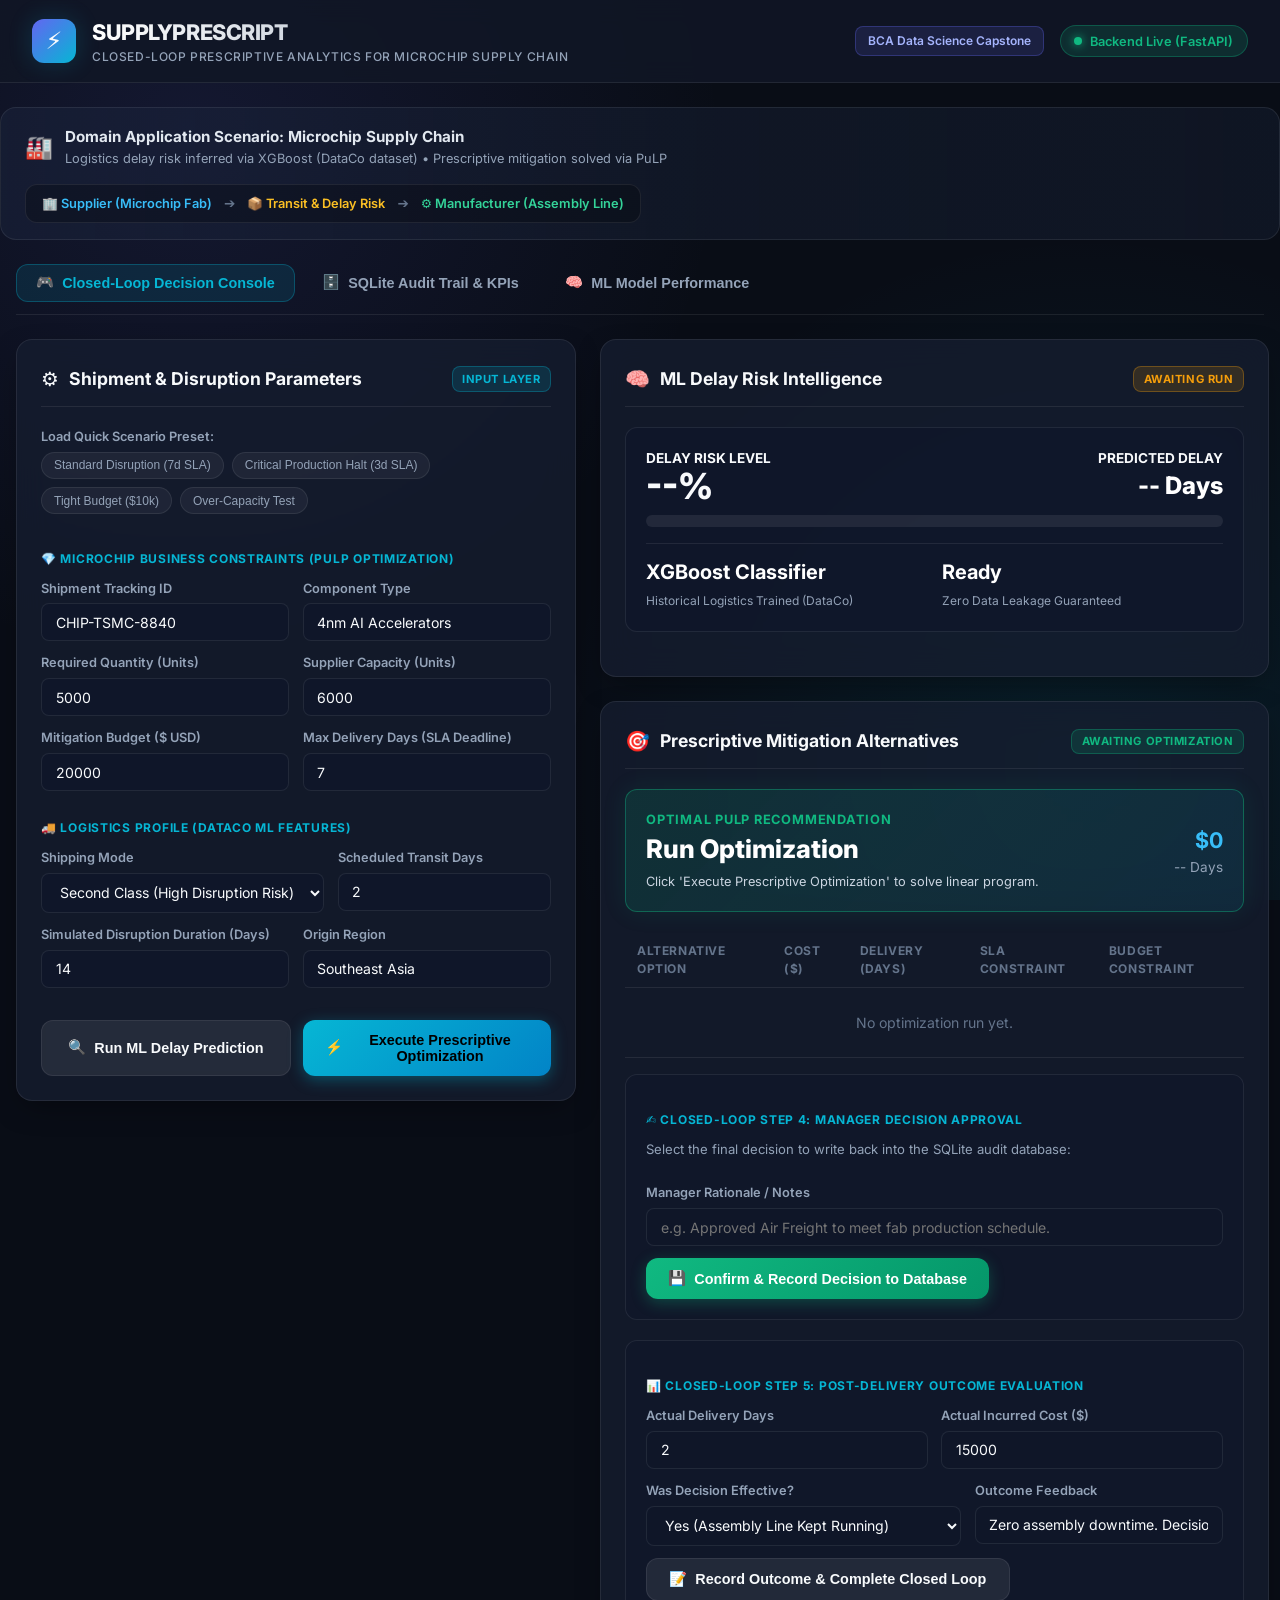
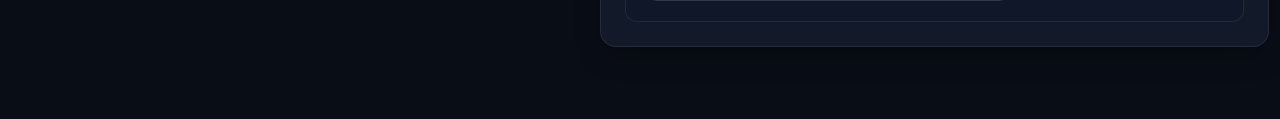
==== frontend/index.html @ 386b3d27 "feat: complete closed-loop prescriptive analytics engine and verified frontend dashboard - ML pipeli" ====
<!DOCTYPE html>
<html lang="en">
<head>
  <meta charset="UTF-8">
  <meta name="viewport" content="width=device-width, initial-scale=1.0">
  <title>SupplyPrescript | Closed-Loop Prescriptive Analytics for Supply Chain</title>
  <meta name="description" content="Closed-Loop Prescriptive Analytics for Microchip Supply Chain Decision Support. Combines XGBoost delay prediction with PuLP linear programming optimization.">
  <link rel="preconnect" href="https://fonts.googleapis.com">
  <link rel="preconnect" href="https://fonts.gstatic.com" crossorigin>
  <link href="https://fonts.googleapis.com/css2?family=Inter:wght@300;400;500;600;700;800&display=swap" rel="stylesheet">
  <link rel="stylesheet" href="style.css">
</head>
<body>

  <!-- Top Navigation Bar -->
  <header class="navbar">
    <div class="brand-wrapper">
      <div class="brand-icon">⚡</div>
      <div class="brand-info">
        <h1>SUPPLYPRESCRIPT</h1>
        <div class="brand-subtitle">Closed-Loop Prescriptive Analytics for Microchip Supply Chain</div>
      </div>
    </div>
    <div class="nav-actions">
      <span class="tag-badge">BCA Data Science Capstone</span>
      <div id="backendStatusBadge" class="status-badge">
        <span class="status-dot"></span>
        <span id="backendStatusText">Connecting...</span>
      </div>
    </div>
  </header>

  <!-- Business Context Flow Banner -->
  <section class="scenario-banner">
    <div class="scenario-title-area">
      <div class="scenario-icon">🏭</div>
      <div class="scenario-text">
        <strong>Domain Application Scenario: Microchip Supply Chain</strong>
        <p>Logistics delay risk inferred via XGBoost (DataCo dataset) &bull; Prescriptive mitigation solved via PuLP</p>
      </div>
    </div>
    <div class="scenario-chain">
      <div class="chain-node supplier">🏢 Supplier (Microchip Fab)</div>
      <div class="chain-arrow">➔</div>
      <div class="chain-node cargo">📦 Transit &amp; Delay Risk</div>
      <div class="chain-arrow">➔</div>
      <div class="chain-node manufacturer">⚙️ Manufacturer (Assembly Line)</div>
    </div>
  </section>

  <!-- Main Workspace -->
  <main class="main-container">
    
    <!-- Tab Navigation -->
    <nav class="tabs-nav" aria-label="Dashboard Views">
      <button class="tab-btn active" data-tab="tab-console" id="tabConsoleBtn">
        <span>🎮</span> Closed-Loop Decision Console
      </button>
      <button class="tab-btn" data-tab="tab-audit" id="tabAuditBtn">
        <span>🗄️</span> SQLite Audit Trail &amp; KPIs
      </button>
      <button class="tab-btn" data-tab="tab-ml" id="tabMlBtn">
        <span>🧠</span> ML Model Performance
      </button>
    </nav>

    <!-- ======================================================================
         TAB 1: CLOSED-LOOP DECISION CONSOLE
         ====================================================================== -->
    <div id="tab-console" class="tab-content">
      <div class="dashboard-grid">
        
        <!-- Left Column: Input Controls & Presets -->
        <div class="col-inputs">
          <div class="card">
            <div class="card-header">
              <div class="card-title-group">
                <span class="card-icon">⚙️</span>
                <h2 class="card-title">Shipment &amp; Disruption Parameters</h2>
              </div>
              <span class="card-badge cyan">Input Layer</span>
            </div>

            <!-- Preset Scenarios -->
            <div class="form-group">
              <label class="form-label">Load Quick Scenario Preset:</label>
              <div class="preset-bar">
                <button type="button" class="preset-chip" id="presetStandard">Standard Disruption (7d SLA)</button>
                <button type="button" class="preset-chip" id="presetCritical">Critical Production Halt (3d SLA)</button>
                <button type="button" class="preset-chip" id="presetBudget">Tight Budget ($10k)</button>
                <button type="button" class="preset-chip" id="presetInfeasible">Over-Capacity Test</button>
              </div>
            </div>

            <form id="prescriptionForm">
              <!-- Microchip Business Constraints -->
              <div class="section-label">💎 Microchip Business Constraints (PuLP Optimization)</div>
              
              <div class="form-grid-2">
                <div class="form-group">
                  <label class="form-label" for="shipmentId">Shipment Tracking ID</label>
                  <input type="text" id="shipmentId" class="form-input" value="CHIP-TSMC-8840" required>
                </div>
                <div class="form-group">
                  <label class="form-label" for="componentName">Component Type</label>
                  <input type="text" id="componentName" class="form-input" value="4nm AI Accelerators" required>
                </div>
              </div>

              <div class="form-grid-2">
                <div class="form-group">
                  <label class="form-label" for="requiredQuantity">Required Quantity (Units)</label>
                  <input type="number" id="requiredQuantity" class="form-input" value="5000" min="1" required>
                </div>
                <div class="form-group">
                  <label class="form-label" for="supplierCapacity">Supplier Capacity (Units)</label>
                  <input type="number" id="supplierCapacity" class="form-input" value="6000" min="1" required>
                </div>
              </div>

              <div class="form-grid-2">
                <div class="form-group">
                  <label class="form-label" for="budgetInput">Mitigation Budget ($ USD)</label>
                  <input type="number" id="budgetInput" class="form-input" value="20000" min="0" required>
                </div>
                <div class="form-group">
                  <label class="form-label" for="maxDeliveryDays">Max Delivery Days (SLA Deadline)</label>
                  <input type="number" id="maxDeliveryDays" class="form-input" value="7" min="1" required>
                </div>
              </div>

              <!-- Logistics Profile (DataCo Features for ML) -->
              <div class="section-label">🚚 Logistics Profile (DataCo ML Features)</div>
              
              <div class="form-grid-2">
                <div class="form-group">
                  <label class="form-label" for="shippingMode">Shipping Mode</label>
                  <select id="shippingMode" class="form-select">
                    <option value="Second Class" selected>Second Class (High Disruption Risk)</option>
                    <option value="First Class">First Class (Critical Schedule)</option>
                    <option value="Standard Class">Standard Class (Normal Route)</option>
                    <option value="Same Day">Same Day (Priority Courier)</option>
                  </select>
                </div>
                <div class="form-group">
                  <label class="form-label" for="scheduledDays">Scheduled Transit Days</label>
                  <input type="number" id="scheduledDays" class="form-input" value="2" min="0" max="10" required>
                </div>
              </div>

              <div class="form-grid-2">
                <div class="form-group">
                  <label class="form-label" for="simulatedDelay">Simulated Disruption Duration (Days)</label>
                  <input type="number" id="simulatedDelay" class="form-input" value="14" min="0" required>
                </div>
                <div class="form-group">
                  <label class="form-label" for="orderRegion">Origin Region</label>
                  <input type="text" id="orderRegion" class="form-input" value="Southeast Asia">
                </div>
              </div>

              <div class="btn-group">
                <button type="button" class="btn btn-secondary" id="btnRunPrediction">
                  <span>🔍</span> Run ML Delay Prediction
                </button>
                <button type="submit" class="btn btn-primary" id="btnRunPrescription">
                  <span>⚡</span> Execute Prescriptive Optimization
                </button>
              </div>
            </form>
          </div>
        </div>

        <!-- Right Column: Intelligence & Prescriptive Solution -->
        <div class="col-results">
          
          <!-- Step 2: ML Prediction Result -->
          <div class="card" id="predictionCard">
            <div class="card-header">
              <div class="card-title-group">
                <span class="card-icon">🧠</span>
                <h3 class="card-title">ML Delay Risk Intelligence</h3>
              </div>
              <span class="card-badge amber" id="mlStatusBadge">Awaiting Run</span>
            </div>

            <div class="risk-meter-wrapper">
              <div class="risk-header">
                <div>
                  <div class="risk-label" id="riskLevelLabel">Delay Risk Level</div>
                  <div class="risk-score" id="riskScoreText">--%</div>
                </div>
                <div style="text-align: right;">
                  <div class="risk-label">Predicted Delay</div>
                  <div style="font-size: 1.5rem; font-weight: 800; color: #fff;" id="predictedDelayText">-- Days</div>
                </div>
              </div>
              <div class="meter-track">
                <div class="meter-fill" id="meterFill" style="width: 0%;"></div>
              </div>
              <div class="risk-meta-grid">
                <div class="meta-item">
                  <strong id="metaModelName">XGBoost Classifier</strong>
                  <span>Historical Logistics Trained (DataCo)</span>
                </div>
                <div class="meta-item">
                  <strong id="metaStatus">Ready</strong>
                  <span>Zero Data Leakage Guaranteed</span>
                </div>
              </div>
            </div>
          </div>

          <!-- Step 3: Prescriptive Optimization Result -->
          <div class="card" id="optimizationCard">
            <div class="card-header">
              <div class="card-title-group">
                <span class="card-icon">🎯</span>
                <h3 class="card-title">Prescriptive Mitigation Alternatives</h3>
              </div>
              <span class="card-badge emerald" id="optStatusBadge">Awaiting Optimization</span>
            </div>

            <!-- Recommended Action Hero Banner -->
            <div class="recommendation-banner" id="recommendationBanner">
              <div class="recommendation-info">
                <h4>Optimal PuLP Recommendation</h4>
                <div class="recommendation-action" id="recommendedActionName">Run Optimization</div>
                <p id="recommendationStatusMsg" style="font-size: 0.8rem; color: #cbd5e1; margin-top: 0.25rem;">
                  Click 'Execute Prescriptive Optimization' to solve linear program.
                </p>
              </div>
              <div class="recommendation-stats">
                <div class="rec-stat-cost" id="recCostValue">$0</div>
                <div class="rec-stat-days" id="recDaysValue">-- Days</div>
              </div>
            </div>

            <!-- Alternatives Trade-Off Table -->
            <table class="options-table">
              <thead>
                <tr>
                  <th>Alternative Option</th>
                  <th>Cost ($)</th>
                  <th>Delivery (Days)</th>
                  <th>SLA Constraint</th>
                  <th>Budget Constraint</th>
                </tr>
              </thead>
              <tbody id="optionsTableBody">
                <tr>
                  <td colspan="5" style="text-align: center; color: var(--text-muted); padding: 1.5rem;">
                    No optimization run yet.
                  </td>
                </tr>
              </tbody>
            </table>

            <!-- Step 4: Manager Decision Recording -->
            <div class="closed-loop-box" id="managerDecisionBox">
              <div class="section-label">✍️ Closed-Loop Step 4: Manager Decision Approval</div>
              <p style="font-size: 0.82rem; color: var(--text-secondary); margin-bottom: 0.5rem;">
                Select the final decision to write back into the SQLite audit database:
              </p>
              
              <div class="radio-pill-group" id="decisionPillGroup">
                <!-- Dynamically populated options -->
              </div>

              <div class="form-group">
                <label class="form-label" for="managerNotes">Manager Rationale / Notes</label>
                <input type="text" id="managerNotes" class="form-input" placeholder="e.g. Approved Air Freight to meet fab production schedule.">
              </div>

              <button type="button" class="btn btn-success" id="btnRecordDecision">
                <span>💾</span> Confirm &amp; Record Decision to Database
              </button>
            </div>

            <!-- Step 5: Post-Shipment Outcome Tracking -->
            <div class="closed-loop-box" id="outcomeTrackingBox" style="margin-top: 1.25rem;">
              <div class="section-label">📊 Closed-Loop Step 5: Post-Delivery Outcome Evaluation</div>
              <div class="form-grid-2">
                <div class="form-group">
                  <label class="form-label" for="actualDays">Actual Delivery Days</label>
                  <input type="number" id="actualDays" class="form-input" value="2" min="1">
                </div>
                <div class="form-group">
                  <label class="form-label" for="actualCost">Actual Incurred Cost ($)</label>
                  <input type="number" id="actualCost" class="form-input" value="15000" min="0">
                </div>
              </div>
              <div class="form-grid-2">
                <div class="form-group">
                  <label class="form-label" for="decisionEffective">Was Decision Effective?</label>
                  <select id="decisionEffective" class="form-select">
                    <option value="1">Yes (Assembly Line Kept Running)</option>
                    <option value="0">No (Production Stoppage / Excess Cost)</option>
                  </select>
                </div>
                <div class="form-group">
                  <label class="form-label" for="feedbackNotes">Outcome Feedback</label>
                  <input type="text" id="feedbackNotes" class="form-input" value="Zero assembly downtime. Decision satisfied SLA.">
                </div>
              </div>
              <button type="button" class="btn btn-secondary" id="btnRecordOutcome">
                <span>📝</span> Record Outcome &amp; Complete Closed Loop
              </button>
            </div>

          </div>
        </div>
      </div>
    </div>

    <!-- ======================================================================
         TAB 2: SQLITE AUDIT TRAIL & KPIS
         ====================================================================== -->
    <div id="tab-audit" class="tab-content hidden">
      
      <!-- KPI Metric Cards -->
      <div class="kpi-grid">
        <div class="kpi-card">
          <div class="kpi-icon">📦</div>
          <div>
            <div class="kpi-value" id="kpiTotalShipments">0</div>
            <div class="kpi-title">Shipments Tracked</div>
          </div>
        </div>
        <div class="kpi-card">
          <div class="kpi-icon">⚠️</div>
          <div>
            <div class="kpi-value" id="kpiAvgRisk">0%</div>
            <div class="kpi-title">Avg Delay Probability</div>
          </div>
        </div>
        <div class="kpi-card">
          <div class="kpi-icon">🎯</div>
          <div>
            <div class="kpi-value" id="kpiOptimalCount">0</div>
            <div class="kpi-title">Optimal Solutions Solved</div>
          </div>
        </div>
        <div class="kpi-card">
          <div class="kpi-icon">✅</div>
          <div>
            <div class="kpi-value" id="kpiEffectiveness">100%</div>
            <div class="kpi-title">Decision Effectiveness</div>
          </div>
        </div>
      </div>

      <!-- Live Database Records -->
      <div class="card">
        <div class="card-header">
          <div class="card-title-group">
            <span class="card-icon">🗃️</span>
            <h3 class="card-title">Recent Prescriptive Decisions (SQLite Write-Back)</h3>
          </div>
          <button type="button" class="btn btn-secondary" id="btnRefreshAudit" style="padding: 0.4rem 0.9rem; font-size: 0.8rem;">
            <span>🔄</span> Refresh Database Records
          </button>
        </div>

        <div class="data-table-wrapper">
          <table class="data-table">
            <thead>
              <tr>
                <th>Shipment ID</th>
                <th>Required Qty</th>
                <th>Budget</th>
                <th>SLA Days</th>
                <th>PuLP Recommended</th>
                <th>Manager Decision</th>
                <th>Status</th>
                <th>Timestamp</th>
              </tr>
            </thead>
            <tbody id="decisionsTableBody">
              <tr>
                <td colspan="8" style="text-align: center; color: var(--text-muted); padding: 1.5rem;">
                  Loading SQLite records...
                </td>
              </tr>
            </tbody>
          </table>
        </div>
      </div>

      <!-- Outcomes Evaluation Table -->
      <div class="card">
        <div class="card-header">
          <div class="card-title-group">
            <span class="card-icon">📈</span>
            <h3 class="card-title">Closed-Loop Outcome Performance Evaluations</h3>
          </div>
        </div>

        <div class="data-table-wrapper">
          <table class="data-table">
            <thead>
              <tr>
                <th>Shipment ID</th>
                <th>Actual Days</th>
                <th>Actual Cost ($)</th>
                <th>Delay Occurred</th>
                <th>Effective?</th>
                <th>Feedback Notes</th>
                <th>Recorded At</th>
              </tr>
            </thead>
            <tbody id="outcomesTableBody">
              <tr>
                <td colspan="7" style="text-align: center; color: var(--text-muted); padding: 1.5rem;">
                  No outcomes logged yet.
                </td>
              </tr>
            </tbody>
          </table>
        </div>
      </div>

    </div>

    <!-- ======================================================================
         TAB 3: ML MODEL PERFORMANCE
         ====================================================================== -->
    <div id="tab-ml" class="tab-content hidden">
      <div class="dashboard-grid">
        <div class="card">
          <div class="card-header">
            <div class="card-title-group">
              <span class="card-icon">📊</span>
              <h3 class="card-title">XGBoost Delay Classifier Metrics</h3>
            </div>
            <span class="card-badge cyan">Evaluation Metrics</span>
          </div>

          <div class="risk-meta-grid" style="grid-template-columns: repeat(2, 1fr); margin-top: 0;">
            <div class="meta-item">
              <strong id="mlMetricAcc">69.80%</strong>
              <span>Overall Accuracy</span>
            </div>
            <div class="meta-item">
              <strong id="mlMetricPrec">84.31%</strong>
              <span>Delay Precision (Late Risk = 1)</span>
            </div>
            <div class="meta-item">
              <strong id="mlMetricF1">0.6670</strong>
              <span>F1 Score</span>
            </div>
            <div class="meta-item">
              <strong id="mlMetricAuc">0.7370</strong>
              <span>ROC-AUC Score</span>
            </div>
          </div>

          <div class="section-label" style="margin-top: 1.5rem;">Confusion Matrix (Test Set: 36,104 Samples)</div>
          <table class="options-table">
            <thead>
              <tr>
                <th>True \ Predicted</th>
                <th>Predicted On-Time (0)</th>
                <th>Predicted Delayed (1)</th>
              </tr>
            </thead>
            <tbody>
              <tr>
                <td><strong>Actual On-Time (0)</strong></td>
                <td style="color: var(--emerald);">14,276 (True Negative)</td>
                <td style="color: var(--rose);">2,032 (False Positive)</td>
              </tr>
              <tr>
                <td><strong>Actual Delayed (1)</strong></td>
                <td style="color: var(--rose);">8,873 (False Negative)</td>
                <td style="color: var(--cyan);">10,923 (True Positive)</td>
              </tr>
            </tbody>
          </table>
        </div>

        <div class="card">
          <div class="card-header">
            <div class="card-title-group">
              <span class="card-icon">🛡️</span>
              <h3 class="card-title">Data Leakage &amp; Domain Separation</h3>
            </div>
          </div>
          
          <div style="font-size: 0.88rem; color: var(--text-secondary); line-height: 1.6;">
            <p style="margin-bottom: 0.75rem;">
              <strong style="color: #fff;">Dataset Integrity:</strong> We utilize the DataCo Supply Chain dataset (180,519 rows) strictly as historical logistics training data for delay probability estimation. It is not labeled as microchip data.
            </p>
            <p style="margin-bottom: 0.75rem;">
              <strong style="color: #fff;">Data Leakage Prevention:</strong> The following post-transit attributes are strictly prohibited from model features:
            </p>
            <ul style="margin-left: 1.5rem; margin-bottom: 1rem; color: var(--rose);">
              <li><code>Days for shipping (real)</code></li>
              <li><code>Delivery Status</code></li>
              <li><code>shipping date (DateOrders)</code></li>
            </ul>
            <p>
              <strong style="color: #fff;">Prescriptive Decoupling:</strong> The microchip supply chain parameters (4nm chips, wafer fab capacity, assembly line budget, SLA delivery deadline) form the operational business layer fed into PuLP MILP optimization.
            </p>
          </div>
        </div>
      </div>
    </div>

  </main>

  <!-- Toast Notification Container -->
  <div id="toastContainer" class="toast-container"></div>

  <script src="app.js"></script>
</body>
</html>
---- frontend/style.css ----
/* ==========================================================================
   SupplyPrescript - Modern Decision Support Dashboard Design System
   Aesthetic: Sleek Dark Mode, Precision Typography, Cyan/Emerald Glass Accents
   ========================================================================== */

:root {
  --bg-dark: #090d16;
  --bg-surface: #111726;
  --bg-card: rgba(22, 30, 49, 0.75);
  --bg-card-hover: rgba(30, 41, 67, 0.9);
  --border-subtle: rgba(255, 255, 255, 0.08);
  --border-focus: #06b6d4;

  --primary: #6366f1;
  --primary-hover: #4f46e5;
  --cyan: #06b6d4;
  --emerald: #10b981;
  --amber: #f59e0b;
  --rose: #f43f5e;
  --blue: #3b82f6;

  --text-primary: #f8fafc;
  --text-secondary: #94a3b8;
  --text-muted: #64748b;

  --radius-sm: 8px;
  --radius-md: 12px;
  --radius-lg: 16px;
  --radius-xl: 20px;

  --shadow-card: 0 10px 30px -10px rgba(0, 0, 0, 0.5);
  --shadow-glow: 0 0 25px rgba(6, 182, 212, 0.2);
  --transition: all 0.2s cubic-bezier(0.4, 0, 0.2, 1);
}

* {
  box-sizing: border-box;
  margin: 0;
  padding: 0;
}

body {
  background-color: var(--bg-dark);
  color: var(--text-primary);
  font-family: 'Inter', system-ui, -apple-system, sans-serif;
  line-height: 1.5;
  min-height: 100vh;
  background-image:
    radial-gradient(circle at 15% 15%, rgba(99, 102, 241, 0.12) 0%, transparent 40%),
    radial-gradient(circle at 85% 85%, rgba(6, 182, 212, 0.10) 0%, transparent 40%);
  background-attachment: fixed;
}

/* ==========================================================================
   Header & Brand Navigation
   ========================================================================== */
.navbar {
  display: flex;
  justify-content: space-between;
  align-items: center;
  padding: 1rem 2rem;
  background: rgba(17, 23, 38, 0.85);
  backdrop-filter: blur(12px);
  border-bottom: 1px solid var(--border-subtle);
  position: sticky;
  top: 0;
  z-index: 100;
}

.brand-wrapper {
  display: flex;
  align-items: center;
  gap: 1rem;
}

.brand-icon {
  width: 44px;
  height: 44px;
  border-radius: var(--radius-md);
  background: linear-gradient(135deg, var(--primary), var(--cyan));
  display: flex;
  align-items: center;
  justify-content: center;
  font-size: 1.5rem;
  box-shadow: var(--shadow-glow);
}

.brand-info h1 {
  font-size: 1.35rem;
  font-weight: 800;
  letter-spacing: -0.02em;
  background: linear-gradient(90deg, #fff, #94a3b8);
  -webkit-background-clip: text;
  -webkit-text-fill-color: transparent;
}

.brand-subtitle {
  font-size: 0.75rem;
  color: var(--text-secondary);
  font-weight: 500;
  text-transform: uppercase;
  letter-spacing: 0.05em;
}

.nav-actions {
  display: flex;
  align-items: center;
  gap: 1rem;
}

.status-badge {
  display: flex;
  align-items: center;
  gap: 0.5rem;
  font-size: 0.8rem;
  padding: 0.35rem 0.85rem;
  background: rgba(16, 185, 129, 0.12);
  color: var(--emerald);
  border: 1px solid rgba(16, 185, 129, 0.3);
  border-radius: 9999px;
  font-weight: 600;
}

.status-dot {
  width: 8px;
  height: 8px;
  border-radius: 50%;
  background-color: var(--emerald);
  box-shadow: 0 0 10px var(--emerald);
  animation: pulse 2s infinite;
}

@keyframes pulse {

  0%,
  100% {
    opacity: 1;
    transform: scale(1);
  }

  50% {
    opacity: 0.4;
    transform: scale(0.85);
  }
}

.tag-badge {
  font-size: 0.75rem;
  padding: 0.3rem 0.75rem;
  background: rgba(99, 102, 241, 0.15);
  color: #a5b4fc;
  border: 1px solid rgba(99, 102, 241, 0.3);
  border-radius: var(--radius-sm);
  font-weight: 600;
}

/* ==========================================================================
   Scenario Flow Banner
   ========================================================================== */
.scenario-banner {
  max-width: 1400px;
  margin: 1.5rem auto 0;
  padding: 1rem 1.5rem;
  background: linear-gradient(90deg, rgba(30, 41, 67, 0.4) 0%, rgba(17, 24, 39, 0.8) 100%);
  border: 1px solid var(--border-subtle);
  border-radius: var(--radius-lg);
  display: flex;
  justify-content: space-between;
  align-items: center;
  flex-wrap: wrap;
  gap: 1rem;
}

.scenario-title-area {
  display: flex;
  align-items: center;
  gap: 0.75rem;
}

.scenario-icon {
  font-size: 1.4rem;
}

.scenario-text strong {
  color: #e2e8f0;
  font-size: 0.95rem;
}

.scenario-text p {
  color: var(--text-secondary);
  font-size: 0.8rem;
}

.scenario-chain {
  display: flex;
  align-items: center;
  gap: 0.75rem;
  background: rgba(0, 0, 0, 0.25);
  padding: 0.5rem 1rem;
  border-radius: var(--radius-md);
  border: 1px solid var(--border-subtle);
}

.chain-node {
  font-size: 0.8rem;
  font-weight: 600;
  display: flex;
  align-items: center;
  gap: 0.4rem;
}

.chain-node.supplier {
  color: #38bdf8;
}

.chain-node.cargo {
  color: #fbbf24;
}

.chain-node.manufacturer {
  color: #34d399;
}

.chain-arrow {
  color: var(--text-muted);
  font-size: 0.85rem;
}

/* ==========================================================================
   Tab Navigation & Container
   ========================================================================== */
.main-container {
  max-width: 1400px;
  margin: 1.5rem auto 3rem;
  padding: 0 1rem;
}

.tabs-nav {
  display: flex;
  gap: 0.5rem;
  margin-bottom: 1.5rem;
  border-bottom: 1px solid var(--border-subtle);
  padding-bottom: 0.75rem;
}

.tab-btn {
  background: transparent;
  border: none;
  color: var(--text-secondary);
  font-size: 0.9rem;
  font-weight: 600;
  padding: 0.6rem 1.2rem;
  border-radius: var(--radius-md);
  cursor: pointer;
  transition: var(--transition);
  display: flex;
  align-items: center;
  gap: 0.5rem;
}

.tab-btn:hover {
  color: var(--text-primary);
  background: rgba(255, 255, 255, 0.05);
}

.tab-btn.active {
  color: var(--cyan);
  background: rgba(6, 182, 212, 0.12);
  border: 1px solid rgba(6, 182, 212, 0.3);
}

/* ==========================================================================
   Dashboard Grid Layout
   ========================================================================== */
.dashboard-grid {
  display: grid;
  grid-template-columns: 1fr 1.3fr;
  gap: 1.5rem;
  align-items: start;
}

@media (max-width: 1024px) {
  .dashboard-grid {
    grid-template-columns: 1fr;
  }
}

/* Card System */
.card {
  background: var(--bg-card);
  backdrop-filter: blur(16px);
  border: 1px solid var(--border-subtle);
  border-radius: var(--radius-lg);
  padding: 1.5rem;
  box-shadow: var(--shadow-card);
  margin-bottom: 1.5rem;
  transition: var(--transition);
}

.card:hover {
  border-color: rgba(255, 255, 255, 0.14);
}

.card-header {
  display: flex;
  justify-content: space-between;
  align-items: center;
  margin-bottom: 1.25rem;
  padding-bottom: 0.75rem;
  border-bottom: 1px solid var(--border-subtle);
}

.card-title-group {
  display: flex;
  align-items: center;
  gap: 0.65rem;
}

.card-icon {
  font-size: 1.25rem;
}

.card-title {
  font-size: 1.1rem;
  font-weight: 700;
  color: var(--text-primary);
}

.card-badge {
  font-size: 0.7rem;
  font-weight: 700;
  text-transform: uppercase;
  letter-spacing: 0.05em;
  padding: 0.2rem 0.6rem;
  border-radius: var(--radius-sm);
}

.card-badge.cyan {
  background: rgba(6, 182, 212, 0.15);
  color: var(--cyan);
  border: 1px solid rgba(6, 182, 212, 0.3);
}

.card-badge.amber {
  background: rgba(245, 158, 11, 0.15);
  color: var(--amber);
  border: 1px solid rgba(245, 158, 11, 0.3);
}

.card-badge.emerald {
  background: rgba(16, 185, 129, 0.15);
  color: var(--emerald);
  border: 1px solid rgba(16, 185, 129, 0.3);
}

/* ==========================================================================
   Form Controls & Inputs
   ========================================================================== */
.preset-bar {
  display: flex;
  gap: 0.5rem;
  margin-bottom: 1.25rem;
  flex-wrap: wrap;
}

.preset-chip {
  background: rgba(255, 255, 255, 0.05);
  border: 1px solid var(--border-subtle);
  color: var(--text-secondary);
  font-size: 0.75rem;
  padding: 0.35rem 0.75rem;
  border-radius: 9999px;
  cursor: pointer;
  transition: var(--transition);
  font-weight: 500;
}

.preset-chip:hover {
  background: rgba(99, 102, 241, 0.2);
  color: #fff;
  border-color: var(--primary);
}

.section-label {
  font-size: 0.75rem;
  text-transform: uppercase;
  letter-spacing: 0.06em;
  color: var(--cyan);
  font-weight: 700;
  margin-top: 1rem;
  margin-bottom: 0.65rem;
  display: flex;
  align-items: center;
  gap: 0.4rem;
}

.form-grid-2 {
  display: grid;
  grid-template-columns: 1fr 1fr;
  gap: 0.85rem;
}

@media (max-width: 600px) {
  .form-grid-2 {
    grid-template-columns: 1fr;
  }
}

.form-group {
  display: flex;
  flex-direction: column;
  gap: 0.35rem;
  margin-bottom: 0.75rem;
}

.form-label {
  font-size: 0.8rem;
  font-weight: 600;
  color: var(--text-secondary);
}

.form-input,
.form-select,
.form-textarea {
  background: rgba(15, 23, 42, 0.8);
  border: 1px solid var(--border-subtle);
  border-radius: var(--radius-sm);
  color: var(--text-primary);
  padding: 0.6rem 0.85rem;
  font-size: 0.88rem;
  font-family: inherit;
  transition: var(--transition);
  outline: none;
}

.form-input:focus,
.form-select:focus,
.form-textarea:focus {
  border-color: var(--border-focus);
  box-shadow: 0 0 0 2px rgba(6, 182, 212, 0.2);
}

.btn-group {
  display: flex;
  gap: 0.75rem;
  margin-top: 1.25rem;
  flex-wrap: wrap;
}

.btn {
  display: inline-flex;
  align-items: center;
  justify-content: center;
  gap: 0.5rem;
  padding: 0.75rem 1.4rem;
  font-size: 0.9rem;
  font-weight: 600;
  border-radius: var(--radius-md);
  border: none;
  cursor: pointer;
  transition: var(--transition);
  flex: 1;
}

.btn-primary {
  background: linear-gradient(135deg, var(--cyan), #0284c7);
  color: #000;
  box-shadow: 0 4px 15px rgba(6, 182, 212, 0.35);
}

.btn-primary:hover {
  transform: translateY(-1px);
  box-shadow: 0 6px 20px rgba(6, 182, 212, 0.5);
}

.btn-secondary {
  background: rgba(255, 255, 255, 0.08);
  color: var(--text-primary);
  border: 1px solid var(--border-subtle);
}

.btn-secondary:hover {
  background: rgba(255, 255, 255, 0.14);
}

.btn-success {
  background: linear-gradient(135deg, var(--emerald), #059669);
  color: #fff;
  box-shadow: 0 4px 15px rgba(16, 185, 129, 0.3);
}

/* ==========================================================================
   Results & Intelligence Panels
   ========================================================================== */
.risk-meter-wrapper {
  background: rgba(15, 23, 42, 0.6);
  border: 1px solid var(--border-subtle);
  border-radius: var(--radius-md);
  padding: 1.25rem;
  margin-bottom: 1.25rem;
}

.risk-header {
  display: flex;
  justify-content: space-between;
  align-items: flex-end;
  margin-bottom: 0.65rem;
}

.risk-score {
  font-size: 2.25rem;
  font-weight: 800;
  line-height: 1;
}

.risk-score.high {
  color: var(--rose);
}

.risk-score.medium {
  color: var(--amber);
}

.risk-score.low {
  color: var(--emerald);
}

.risk-label {
  font-size: 0.85rem;
  font-weight: 700;
  text-transform: uppercase;
}

.meter-track {
  height: 12px;
  background: rgba(255, 255, 255, 0.08);
  border-radius: 9999px;
  overflow: hidden;
  position: relative;
}

.meter-fill {
  height: 100%;
  border-radius: 9999px;
  transition: width 1s cubic-bezier(0.4, 0, 0.2, 1);
}

.meter-fill.high {
  background: linear-gradient(90deg, var(--amber), var(--rose));
}

.meter-fill.medium {
  background: linear-gradient(90deg, var(--cyan), var(--amber));
}

.meter-fill.low {
  background: linear-gradient(90deg, var(--cyan), var(--emerald));
}

.risk-meta-grid {
  display: grid;
  grid-template-columns: 1fr 1fr;
  gap: 1rem;
  margin-top: 1rem;
  padding-top: 0.85rem;
  border-top: 1px solid var(--border-subtle);
}

.meta-item strong {
  display: block;
  font-size: 1.25rem;
  color: #fff;
}

.meta-item span {
  font-size: 0.75rem;
  color: var(--text-secondary);
}

/* Recommended Action Box */
.recommendation-banner {
  background: linear-gradient(135deg, rgba(16, 185, 129, 0.15) 0%, rgba(6, 182, 212, 0.1) 100%);
  border: 1px solid rgba(16, 185, 129, 0.4);
  border-radius: var(--radius-md);
  padding: 1.25rem;
  margin-bottom: 1.25rem;
  display: flex;
  justify-content: space-between;
  align-items: center;
  box-shadow: 0 0 25px rgba(16, 185, 129, 0.1);
}

.recommendation-info h4 {
  font-size: 0.8rem;
  text-transform: uppercase;
  color: var(--emerald);
  letter-spacing: 0.06em;
}

.recommendation-action {
  font-size: 1.6rem;
  font-weight: 800;
  color: #fff;
}

.recommendation-stats {
  text-align: right;
}

.rec-stat-cost {
  font-size: 1.35rem;
  font-weight: 700;
  color: #38bdf8;
}

.rec-stat-days {
  font-size: 0.85rem;
  color: var(--text-secondary);
}

/* Alternatives Table */
.options-table {
  width: 100%;
  border-collapse: collapse;
  margin-top: 0.75rem;
}

.options-table th {
  text-align: left;
  font-size: 0.75rem;
  color: var(--text-muted);
  text-transform: uppercase;
  letter-spacing: 0.05em;
  padding: 0.6rem 0.75rem;
  border-bottom: 1px solid var(--border-subtle);
}

.options-table td {
  padding: 0.75rem;
  font-size: 0.88rem;
  border-bottom: 1px solid var(--border-subtle);
}

.options-table tr.selected-row {
  background: rgba(16, 185, 129, 0.08);
  font-weight: 600;
}

.options-table tr:hover:not(.selected-row) {
  background: rgba(255, 255, 255, 0.02);
}

.tag-sla-pass {
  color: var(--emerald);
  font-weight: 600;
  font-size: 0.78rem;
  display: inline-flex;
  align-items: center;
  gap: 0.25rem;
}

.tag-sla-fail {
  color: var(--rose);
  font-weight: 600;
  font-size: 0.78rem;
  display: inline-flex;
  align-items: center;
  gap: 0.25rem;
}

/* ==========================================================================
   Manager Decision & Outcome Verification Form
   ========================================================================== */
.closed-loop-box {
  background: rgba(15, 23, 42, 0.5);
  border: 1px solid var(--border-subtle);
  border-radius: var(--radius-md);
  padding: 1.25rem;
  margin-top: 1rem;
}

.radio-pill-group {
  display: flex;
  gap: 0.5rem;
  margin: 0.5rem 0 1rem;
  flex-wrap: wrap;
}

.radio-pill-label {
  flex: 1;
  text-align: center;
  padding: 0.5rem 0.75rem;
  background: rgba(255, 255, 255, 0.05);
  border: 1px solid var(--border-subtle);
  border-radius: var(--radius-sm);
  font-size: 0.82rem;
  cursor: pointer;
  transition: var(--transition);
  font-weight: 600;
}

.radio-pill-label:hover {
  background: rgba(255, 255, 255, 0.1);
}

.radio-pill-input {
  display: none;
}

.radio-pill-input:checked+.radio-pill-label {
  background: rgba(99, 102, 241, 0.25);
  border-color: var(--primary);
  color: #c7d2fe;
}

/* ==========================================================================
   Audit Trail & Analytics
   ========================================================================== */
.kpi-grid {
  display: grid;
  grid-template-columns: repeat(auto-fit, minmax(220px, 1fr));
  gap: 1rem;
  margin-bottom: 1.5rem;
}

.kpi-card {
  background: var(--bg-card);
  border: 1px solid var(--border-subtle);
  border-radius: var(--radius-md);
  padding: 1.25rem;
  display: flex;
  align-items: center;
  gap: 1rem;
}

.kpi-icon {
  width: 48px;
  height: 48px;
  border-radius: var(--radius-md);
  background: rgba(6, 182, 212, 0.12);
  color: var(--cyan);
  display: flex;
  align-items: center;
  justify-content: center;
  font-size: 1.4rem;
}

.kpi-value {
  font-size: 1.6rem;
  font-weight: 800;
  color: #fff;
  line-height: 1.1;
}

.kpi-title {
  font-size: 0.78rem;
  color: var(--text-secondary);
  font-weight: 500;
}

.data-table-wrapper {
  overflow-x: auto;
  border-radius: var(--radius-md);
  border: 1px solid var(--border-subtle);
}

.data-table {
  width: 100%;
  border-collapse: collapse;
  font-size: 0.85rem;
}

.data-table th {
  background: rgba(15, 23, 42, 0.9);
  padding: 0.75rem 1rem;
  text-align: left;
  font-size: 0.75rem;
  text-transform: uppercase;
  color: var(--text-muted);
  letter-spacing: 0.05em;
  border-bottom: 1px solid var(--border-subtle);
}

.data-table td {
  padding: 0.75rem 1rem;
  border-bottom: 1px solid var(--border-subtle);
  color: var(--text-secondary);
}

.data-table tr:hover {
  background: rgba(255, 255, 255, 0.02);
}

.data-table tr td:first-child {
  color: #fff;
  font-weight: 600;
}

/* Toast Notifications */
.toast-container {
  position: fixed;
  bottom: 2rem;
  right: 2rem;
  z-index: 999;
  display: flex;
  flex-direction: column;
  gap: 0.75rem;
}

.toast {
  background: rgba(17, 24, 39, 0.95);
  backdrop-filter: blur(12px);
  border: 1px solid var(--border-subtle);
  border-radius: var(--radius-md);
  padding: 0.85rem 1.25rem;
  color: #fff;
  font-size: 0.88rem;
  box-shadow: var(--shadow-card);
  display: flex;
  align-items: center;
  gap: 0.75rem;
  animation: slideIn 0.3s ease;
}

.toast.success {
  border-left: 4px solid var(--emerald);
}

.toast.error {
  border-left: 4px solid var(--rose);
}

@keyframes slideIn {
  from {
    transform: translateX(100%);
    opacity: 0;
  }

  to {
    transform: translateX(0);
    opacity: 1;
  }
}

.hidden {
  display: none !important;
}
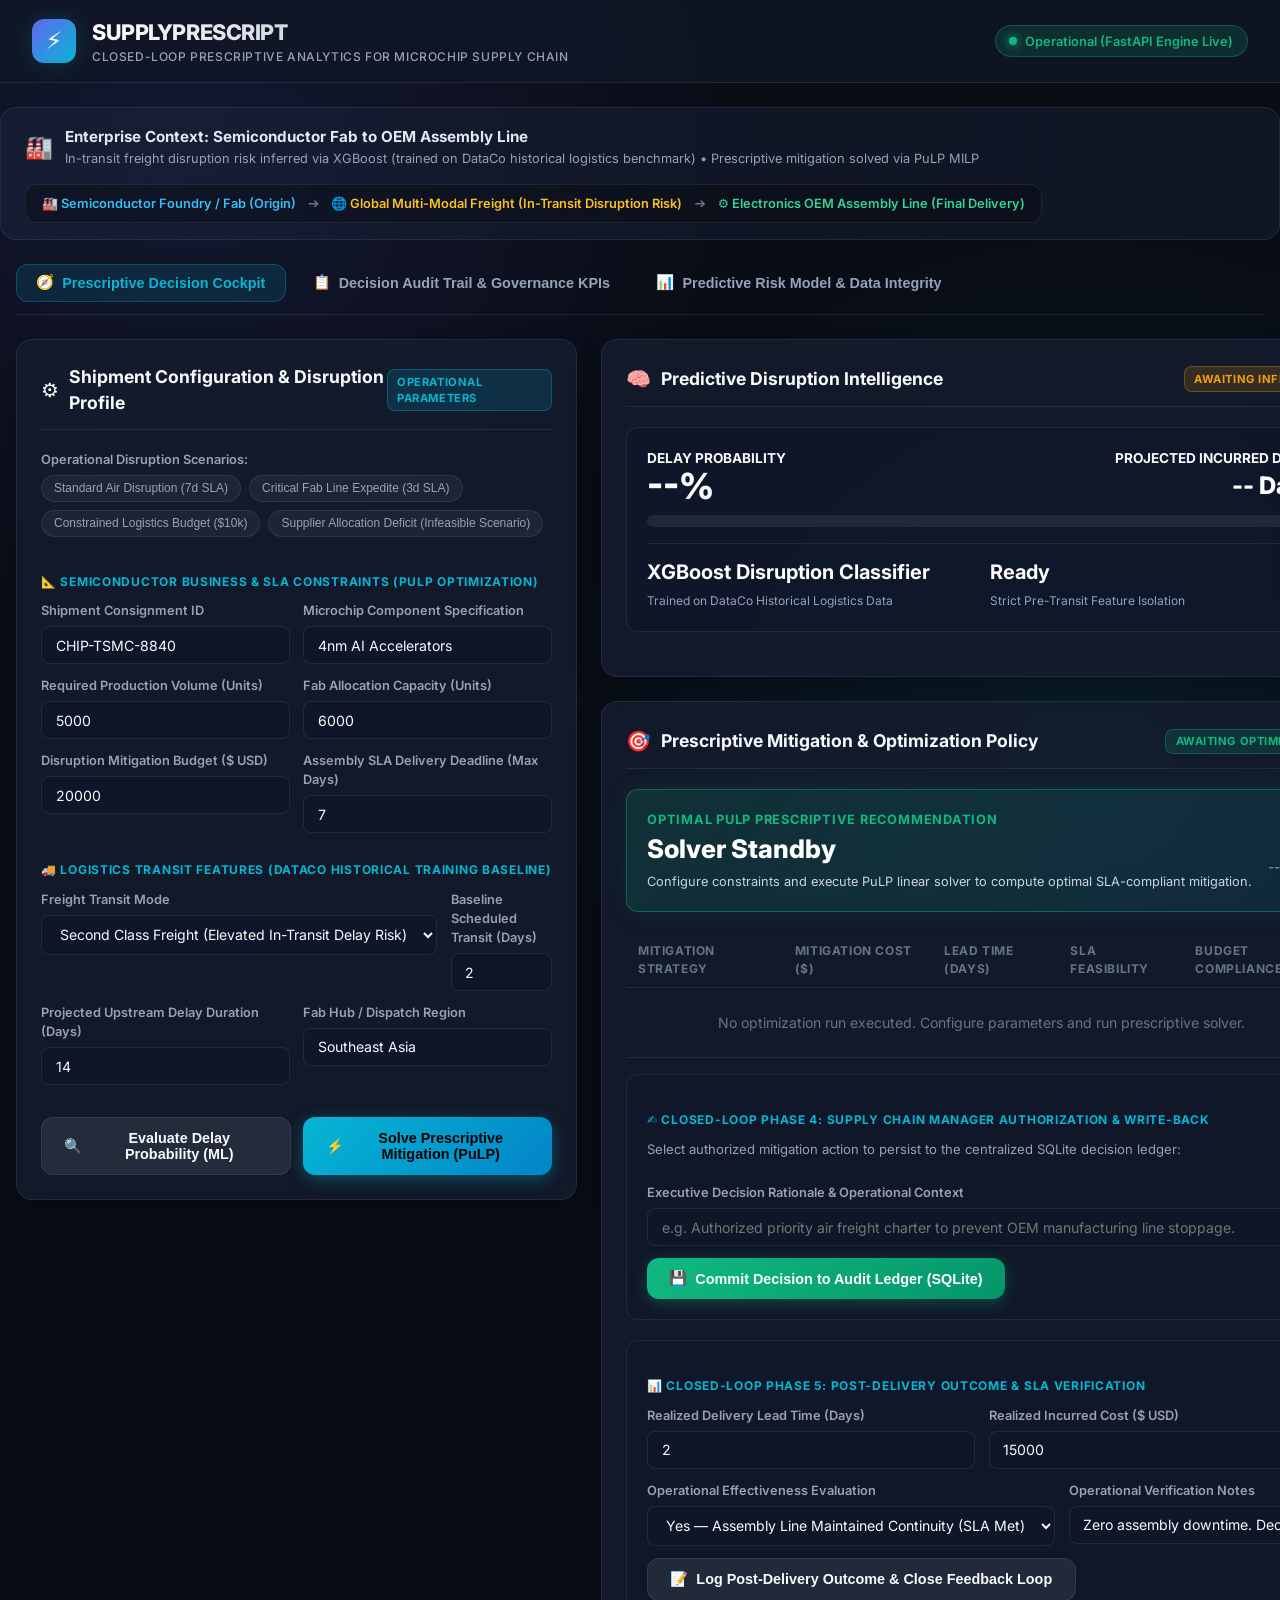
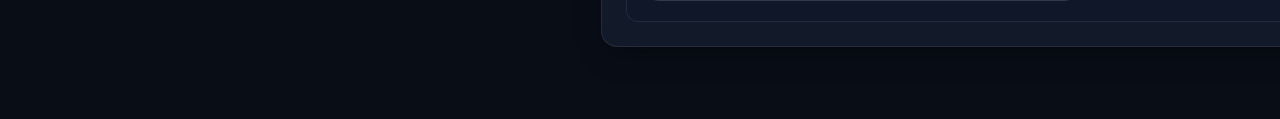
==== commit 4c59468b: "refactor(frontend): refine professional presentation and domain terminology" ====
--- a/frontend/index.html
+++ b/frontend/index.html
@@ -3,8 +3,8 @@
 <head>
   <meta charset="UTF-8">
   <meta name="viewport" content="width=device-width, initial-scale=1.0">
-  <title>SupplyPrescript | Closed-Loop Prescriptive Analytics for Supply Chain</title>
-  <meta name="description" content="Closed-Loop Prescriptive Analytics for Microchip Supply Chain Decision Support. Combines XGBoost delay prediction with PuLP linear programming optimization.">
+  <title>SUPPLYPRESCRIPT | Closed-Loop Prescriptive Analytics for Microchip Supply Chain</title>
+  <meta name="description" content="Closed-loop prescriptive analytics for microchip supply chain decision support. Combines XGBoost delay prediction trained on historical logistics data with PuLP linear programming optimization.">
   <link rel="preconnect" href="https://fonts.googleapis.com">
   <link rel="preconnect" href="https://fonts.gstatic.com" crossorigin>
   <link href="https://fonts.googleapis.com/css2?family=Inter:wght@300;400;500;600;700;800&display=swap" rel="stylesheet">
@@ -22,7 +22,6 @@
       </div>
     </div>
     <div class="nav-actions">
-      <span class="tag-badge">BCA Data Science Capstone</span>
       <div id="backendStatusBadge" class="status-badge">
         <span class="status-dot"></span>
         <span id="backendStatusText">Connecting...</span>
@@ -35,16 +34,16 @@
     <div class="scenario-title-area">
       <div class="scenario-icon">🏭</div>
       <div class="scenario-text">
-        <strong>Domain Application Scenario: Microchip Supply Chain</strong>
-        <p>Logistics delay risk inferred via XGBoost (DataCo dataset) &bull; Prescriptive mitigation solved via PuLP</p>
+        <strong>Enterprise Context: Semiconductor Fab to OEM Assembly Line</strong>
+        <p>In-transit freight disruption risk inferred via XGBoost (trained on DataCo historical logistics benchmark) &bull; Prescriptive mitigation solved via PuLP MILP</p>
       </div>
     </div>
     <div class="scenario-chain">
-      <div class="chain-node supplier">🏢 Supplier (Microchip Fab)</div>
+      <div class="chain-node supplier">🏭 Semiconductor Foundry / Fab (Origin)</div>
       <div class="chain-arrow">➔</div>
-      <div class="chain-node cargo">📦 Transit &amp; Delay Risk</div>
+      <div class="chain-node cargo">🌐 Global Multi-Modal Freight (In-Transit Disruption Risk)</div>
       <div class="chain-arrow">➔</div>
-      <div class="chain-node manufacturer">⚙️ Manufacturer (Assembly Line)</div>
+      <div class="chain-node manufacturer">⚙️ Electronics OEM Assembly Line (Final Delivery)</div>
     </div>
   </section>
 
@@ -54,13 +53,13 @@
     <!-- Tab Navigation -->
     <nav class="tabs-nav" aria-label="Dashboard Views">
       <button class="tab-btn active" data-tab="tab-console" id="tabConsoleBtn">
-        <span>🎮</span> Closed-Loop Decision Console
+        <span>🧭</span> Prescriptive Decision Cockpit
       </button>
       <button class="tab-btn" data-tab="tab-audit" id="tabAuditBtn">
-        <span>🗄️</span> SQLite Audit Trail &amp; KPIs
+        <span>📋</span> Decision Audit Trail &amp; Governance KPIs
       </button>
       <button class="tab-btn" data-tab="tab-ml" id="tabMlBtn">
-        <span>🧠</span> ML Model Performance
+        <span>📊</span> Predictive Risk Model &amp; Data Integrity
       </button>
     </nav>
 
@@ -76,95 +75,95 @@
             <div class="card-header">
               <div class="card-title-group">
                 <span class="card-icon">⚙️</span>
-                <h2 class="card-title">Shipment &amp; Disruption Parameters</h2>
-              </div>
-              <span class="card-badge cyan">Input Layer</span>
+                <h2 class="card-title">Shipment Configuration &amp; Disruption Profile</h2>
+              </div>
+              <span class="card-badge cyan">Operational Parameters</span>
             </div>
 
             <!-- Preset Scenarios -->
             <div class="form-group">
-              <label class="form-label">Load Quick Scenario Preset:</label>
+              <label class="form-label">Operational Disruption Scenarios:</label>
               <div class="preset-bar">
-                <button type="button" class="preset-chip" id="presetStandard">Standard Disruption (7d SLA)</button>
-                <button type="button" class="preset-chip" id="presetCritical">Critical Production Halt (3d SLA)</button>
-                <button type="button" class="preset-chip" id="presetBudget">Tight Budget ($10k)</button>
-                <button type="button" class="preset-chip" id="presetInfeasible">Over-Capacity Test</button>
+                <button type="button" class="preset-chip" id="presetStandard">Standard Air Disruption (7d SLA)</button>
+                <button type="button" class="preset-chip" id="presetCritical">Critical Fab Line Expedite (3d SLA)</button>
+                <button type="button" class="preset-chip" id="presetBudget">Constrained Logistics Budget ($10k)</button>
+                <button type="button" class="preset-chip" id="presetInfeasible">Supplier Allocation Deficit (Infeasible Scenario)</button>
               </div>
             </div>
 
             <form id="prescriptionForm">
               <!-- Microchip Business Constraints -->
-              <div class="section-label">💎 Microchip Business Constraints (PuLP Optimization)</div>
+              <div class="section-label">📐 Semiconductor Business &amp; SLA Constraints (PuLP Optimization)</div>
               
               <div class="form-grid-2">
                 <div class="form-group">
-                  <label class="form-label" for="shipmentId">Shipment Tracking ID</label>
+                  <label class="form-label" for="shipmentId">Shipment Consignment ID</label>
                   <input type="text" id="shipmentId" class="form-input" value="CHIP-TSMC-8840" required>
                 </div>
                 <div class="form-group">
-                  <label class="form-label" for="componentName">Component Type</label>
+                  <label class="form-label" for="componentName">Microchip Component Specification</label>
                   <input type="text" id="componentName" class="form-input" value="4nm AI Accelerators" required>
                 </div>
               </div>
 
               <div class="form-grid-2">
                 <div class="form-group">
-                  <label class="form-label" for="requiredQuantity">Required Quantity (Units)</label>
+                  <label class="form-label" for="requiredQuantity">Required Production Volume (Units)</label>
                   <input type="number" id="requiredQuantity" class="form-input" value="5000" min="1" required>
                 </div>
                 <div class="form-group">
-                  <label class="form-label" for="supplierCapacity">Supplier Capacity (Units)</label>
+                  <label class="form-label" for="supplierCapacity">Fab Allocation Capacity (Units)</label>
                   <input type="number" id="supplierCapacity" class="form-input" value="6000" min="1" required>
                 </div>
               </div>
 
               <div class="form-grid-2">
                 <div class="form-group">
-                  <label class="form-label" for="budgetInput">Mitigation Budget ($ USD)</label>
+                  <label class="form-label" for="budgetInput">Disruption Mitigation Budget ($ USD)</label>
                   <input type="number" id="budgetInput" class="form-input" value="20000" min="0" required>
                 </div>
                 <div class="form-group">
-                  <label class="form-label" for="maxDeliveryDays">Max Delivery Days (SLA Deadline)</label>
+                  <label class="form-label" for="maxDeliveryDays">Assembly SLA Delivery Deadline (Max Days)</label>
                   <input type="number" id="maxDeliveryDays" class="form-input" value="7" min="1" required>
                 </div>
               </div>
 
               <!-- Logistics Profile (DataCo Features for ML) -->
-              <div class="section-label">🚚 Logistics Profile (DataCo ML Features)</div>
+              <div class="section-label">🚚 Logistics Transit Features (DataCo Historical Training Baseline)</div>
               
               <div class="form-grid-2">
                 <div class="form-group">
-                  <label class="form-label" for="shippingMode">Shipping Mode</label>
+                  <label class="form-label" for="shippingMode">Freight Transit Mode</label>
                   <select id="shippingMode" class="form-select">
-                    <option value="Second Class" selected>Second Class (High Disruption Risk)</option>
-                    <option value="First Class">First Class (Critical Schedule)</option>
-                    <option value="Standard Class">Standard Class (Normal Route)</option>
-                    <option value="Same Day">Same Day (Priority Courier)</option>
+                    <option value="Second Class" selected>Second Class Freight (Elevated In-Transit Delay Risk)</option>
+                    <option value="First Class">First Class Air Courier (Expedited Transit)</option>
+                    <option value="Standard Class">Standard Freight (Consolidated Routing)</option>
+                    <option value="Same Day">Same-Day Dedicated Charter (Immediate Dispatch)</option>
                   </select>
                 </div>
                 <div class="form-group">
-                  <label class="form-label" for="scheduledDays">Scheduled Transit Days</label>
+                  <label class="form-label" for="scheduledDays">Baseline Scheduled Transit (Days)</label>
                   <input type="number" id="scheduledDays" class="form-input" value="2" min="0" max="10" required>
                 </div>
               </div>
 
               <div class="form-grid-2">
                 <div class="form-group">
-                  <label class="form-label" for="simulatedDelay">Simulated Disruption Duration (Days)</label>
+                  <label class="form-label" for="simulatedDelay">Projected Upstream Delay Duration (Days)</label>
                   <input type="number" id="simulatedDelay" class="form-input" value="14" min="0" required>
                 </div>
                 <div class="form-group">
-                  <label class="form-label" for="orderRegion">Origin Region</label>
+                  <label class="form-label" for="orderRegion">Fab Hub / Dispatch Region</label>
                   <input type="text" id="orderRegion" class="form-input" value="Southeast Asia">
                 </div>
               </div>
 
               <div class="btn-group">
                 <button type="button" class="btn btn-secondary" id="btnRunPrediction">
-                  <span>🔍</span> Run ML Delay Prediction
+                  <span>🔍</span> Evaluate Delay Probability (ML)
                 </button>
                 <button type="submit" class="btn btn-primary" id="btnRunPrescription">
-                  <span>⚡</span> Execute Prescriptive Optimization
+                  <span>⚡</span> Solve Prescriptive Mitigation (PuLP)
                 </button>
               </div>
             </form>
@@ -179,19 +178,19 @@
             <div class="card-header">
               <div class="card-title-group">
                 <span class="card-icon">🧠</span>
-                <h3 class="card-title">ML Delay Risk Intelligence</h3>
-              </div>
-              <span class="card-badge amber" id="mlStatusBadge">Awaiting Run</span>
+                <h3 class="card-title">Predictive Disruption Intelligence</h3>
+              </div>
+              <span class="card-badge amber" id="mlStatusBadge">Awaiting Inference</span>
             </div>
 
             <div class="risk-meter-wrapper">
               <div class="risk-header">
                 <div>
-                  <div class="risk-label" id="riskLevelLabel">Delay Risk Level</div>
+                  <div class="risk-label" id="riskLevelLabel">Delay Probability</div>
                   <div class="risk-score" id="riskScoreText">--%</div>
                 </div>
                 <div style="text-align: right;">
-                  <div class="risk-label">Predicted Delay</div>
+                  <div class="risk-label">Projected Incurred Delay</div>
                   <div style="font-size: 1.5rem; font-weight: 800; color: #fff;" id="predictedDelayText">-- Days</div>
                 </div>
               </div>
@@ -200,12 +199,12 @@
               </div>
               <div class="risk-meta-grid">
                 <div class="meta-item">
-                  <strong id="metaModelName">XGBoost Classifier</strong>
-                  <span>Historical Logistics Trained (DataCo)</span>
+                  <strong id="metaModelName">XGBoost Disruption Classifier</strong>
+                  <span>Trained on DataCo Historical Logistics Data</span>
                 </div>
                 <div class="meta-item">
                   <strong id="metaStatus">Ready</strong>
-                  <span>Zero Data Leakage Guaranteed</span>
+                  <span>Strict Pre-Transit Feature Isolation</span>
                 </div>
               </div>
             </div>
@@ -216,7 +215,7 @@
             <div class="card-header">
               <div class="card-title-group">
                 <span class="card-icon">🎯</span>
-                <h3 class="card-title">Prescriptive Mitigation Alternatives</h3>
+                <h3 class="card-title">Prescriptive Mitigation &amp; Optimization Policy</h3>
               </div>
               <span class="card-badge emerald" id="optStatusBadge">Awaiting Optimization</span>
             </div>
@@ -224,10 +223,10 @@
             <!-- Recommended Action Hero Banner -->
             <div class="recommendation-banner" id="recommendationBanner">
               <div class="recommendation-info">
-                <h4>Optimal PuLP Recommendation</h4>
-                <div class="recommendation-action" id="recommendedActionName">Run Optimization</div>
+                <h4>Optimal PuLP Prescriptive Recommendation</h4>
+                <div class="recommendation-action" id="recommendedActionName">Solver Standby</div>
                 <p id="recommendationStatusMsg" style="font-size: 0.8rem; color: #cbd5e1; margin-top: 0.25rem;">
-                  Click 'Execute Prescriptive Optimization' to solve linear program.
+                  Configure constraints and execute PuLP linear solver to compute optimal SLA-compliant mitigation.
                 </p>
               </div>
               <div class="recommendation-stats">
@@ -240,17 +239,17 @@
             <table class="options-table">
               <thead>
                 <tr>
-                  <th>Alternative Option</th>
-                  <th>Cost ($)</th>
-                  <th>Delivery (Days)</th>
-                  <th>SLA Constraint</th>
-                  <th>Budget Constraint</th>
+                  <th>Mitigation Strategy</th>
+                  <th>Mitigation Cost ($)</th>
+                  <th>Lead Time (Days)</th>
+                  <th>SLA Feasibility</th>
+                  <th>Budget Compliance</th>
                 </tr>
               </thead>
               <tbody id="optionsTableBody">
                 <tr>
                   <td colspan="5" style="text-align: center; color: var(--text-muted); padding: 1.5rem;">
-                    No optimization run yet.
+                    No optimization run executed. Configure parameters and run prescriptive solver.
                   </td>
                 </tr>
               </tbody>
@@ -258,9 +257,9 @@
 
             <!-- Step 4: Manager Decision Recording -->
             <div class="closed-loop-box" id="managerDecisionBox">
-              <div class="section-label">✍️ Closed-Loop Step 4: Manager Decision Approval</div>
+              <div class="section-label">✍️ Closed-Loop Phase 4: Supply Chain Manager Authorization &amp; Write-Back</div>
               <p style="font-size: 0.82rem; color: var(--text-secondary); margin-bottom: 0.5rem;">
-                Select the final decision to write back into the SQLite audit database:
+                Select authorized mitigation action to persist to the centralized SQLite decision ledger:
               </p>
               
               <div class="radio-pill-group" id="decisionPillGroup">
@@ -268,43 +267,43 @@
               </div>
 
               <div class="form-group">
-                <label class="form-label" for="managerNotes">Manager Rationale / Notes</label>
-                <input type="text" id="managerNotes" class="form-input" placeholder="e.g. Approved Air Freight to meet fab production schedule.">
+                <label class="form-label" for="managerNotes">Executive Decision Rationale &amp; Operational Context</label>
+                <input type="text" id="managerNotes" class="form-input" placeholder="e.g. Authorized priority air freight charter to prevent OEM manufacturing line stoppage.">
               </div>
 
               <button type="button" class="btn btn-success" id="btnRecordDecision">
-                <span>💾</span> Confirm &amp; Record Decision to Database
+                <span>💾</span> Commit Decision to Audit Ledger (SQLite)
               </button>
             </div>
 
             <!-- Step 5: Post-Shipment Outcome Tracking -->
             <div class="closed-loop-box" id="outcomeTrackingBox" style="margin-top: 1.25rem;">
-              <div class="section-label">📊 Closed-Loop Step 5: Post-Delivery Outcome Evaluation</div>
-              <div class="form-grid-2">
-                <div class="form-group">
-                  <label class="form-label" for="actualDays">Actual Delivery Days</label>
+              <div class="section-label">📊 Closed-Loop Phase 5: Post-Delivery Outcome &amp; SLA Verification</div>
+              <div class="form-grid-2">
+                <div class="form-group">
+                  <label class="form-label" for="actualDays">Realized Delivery Lead Time (Days)</label>
                   <input type="number" id="actualDays" class="form-input" value="2" min="1">
                 </div>
                 <div class="form-group">
-                  <label class="form-label" for="actualCost">Actual Incurred Cost ($)</label>
+                  <label class="form-label" for="actualCost">Realized Incurred Cost ($ USD)</label>
                   <input type="number" id="actualCost" class="form-input" value="15000" min="0">
                 </div>
               </div>
               <div class="form-grid-2">
                 <div class="form-group">
-                  <label class="form-label" for="decisionEffective">Was Decision Effective?</label>
+                  <label class="form-label" for="decisionEffective">Operational Effectiveness Evaluation</label>
                   <select id="decisionEffective" class="form-select">
-                    <option value="1">Yes (Assembly Line Kept Running)</option>
-                    <option value="0">No (Production Stoppage / Excess Cost)</option>
+                    <option value="1">Yes — Assembly Line Maintained Continuity (SLA Met)</option>
+                    <option value="0">No — Production Bottleneck or Budget Overrun</option>
                   </select>
                 </div>
                 <div class="form-group">
-                  <label class="form-label" for="feedbackNotes">Outcome Feedback</label>
+                  <label class="form-label" for="feedbackNotes">Operational Verification Notes</label>
                   <input type="text" id="feedbackNotes" class="form-input" value="Zero assembly downtime. Decision satisfied SLA.">
                 </div>
               </div>
               <button type="button" class="btn btn-secondary" id="btnRecordOutcome">
-                <span>📝</span> Record Outcome &amp; Complete Closed Loop
+                <span>📝</span> Log Post-Delivery Outcome &amp; Close Feedback Loop
               </button>
             </div>
 
@@ -324,28 +323,28 @@
           <div class="kpi-icon">📦</div>
           <div>
             <div class="kpi-value" id="kpiTotalShipments">0</div>
-            <div class="kpi-title">Shipments Tracked</div>
+            <div class="kpi-title">Consignments Monitored</div>
           </div>
         </div>
         <div class="kpi-card">
           <div class="kpi-icon">⚠️</div>
           <div>
             <div class="kpi-value" id="kpiAvgRisk">0%</div>
-            <div class="kpi-title">Avg Delay Probability</div>
+            <div class="kpi-title">Mean Predicted Disruption Probability</div>
           </div>
         </div>
         <div class="kpi-card">
           <div class="kpi-icon">🎯</div>
           <div>
             <div class="kpi-value" id="kpiOptimalCount">0</div>
-            <div class="kpi-title">Optimal Solutions Solved</div>
+            <div class="kpi-title">Optimal Prescriptions Synthesized</div>
           </div>
         </div>
         <div class="kpi-card">
           <div class="kpi-icon">✅</div>
           <div>
             <div class="kpi-value" id="kpiEffectiveness">100%</div>
-            <div class="kpi-title">Decision Effectiveness</div>
+            <div class="kpi-title">Realized Mitigation Effectiveness</div>
           </div>
         </div>
       </div>
@@ -355,10 +354,10 @@
         <div class="card-header">
           <div class="card-title-group">
             <span class="card-icon">🗃️</span>
-            <h3 class="card-title">Recent Prescriptive Decisions (SQLite Write-Back)</h3>
+            <h3 class="card-title">Persistent Prescriptive Decisions Ledger (SQLite Audit Trail)</h3>
           </div>
           <button type="button" class="btn btn-secondary" id="btnRefreshAudit" style="padding: 0.4rem 0.9rem; font-size: 0.8rem;">
-            <span>🔄</span> Refresh Database Records
+            <span>🔄</span> Refresh Audit Trail
           </button>
         </div>
 
@@ -366,14 +365,14 @@
           <table class="data-table">
             <thead>
               <tr>
-                <th>Shipment ID</th>
-                <th>Required Qty</th>
-                <th>Budget</th>
-                <th>SLA Days</th>
-                <th>PuLP Recommended</th>
+                <th>Consignment ID</th>
+                <th>Required Units</th>
+                <th>Budget ($)</th>
+                <th>SLA (Days)</th>
+                <th>Solver Recommendation</th>
                 <th>Manager Decision</th>
-                <th>Status</th>
-                <th>Timestamp</th>
+                <th>Solver Status</th>
+                <th>Logged Timestamp</th>
               </tr>
             </thead>
             <tbody id="decisionsTableBody">
@@ -392,7 +391,7 @@
         <div class="card-header">
           <div class="card-title-group">
             <span class="card-icon">📈</span>
-            <h3 class="card-title">Closed-Loop Outcome Performance Evaluations</h3>
+            <h3 class="card-title">Post-Delivery Realized Outcomes &amp; Feedback Verification</h3>
           </div>
         </div>
 
@@ -400,13 +399,13 @@
           <table class="data-table">
             <thead>
               <tr>
-                <th>Shipment ID</th>
-                <th>Actual Days</th>
-                <th>Actual Cost ($)</th>
-                <th>Delay Occurred</th>
-                <th>Effective?</th>
-                <th>Feedback Notes</th>
-                <th>Recorded At</th>
+                <th>Consignment ID</th>
+                <th>Realized Days</th>
+                <th>Realized Cost ($)</th>
+                <th>Delay Incurred</th>
+                <th>Decision Effective</th>
+                <th>Feedback &amp; Root Cause Notes</th>
+                <th>Verified Timestamp</th>
               </tr>
             </thead>
             <tbody id="outcomesTableBody">
@@ -431,7 +430,7 @@
           <div class="card-header">
             <div class="card-title-group">
               <span class="card-icon">📊</span>
-              <h3 class="card-title">XGBoost Delay Classifier Metrics</h3>
+              <h3 class="card-title">XGBoost Delay Risk Classifier — Validation Metrics</h3>
             </div>
             <span class="card-badge cyan">Evaluation Metrics</span>
           </div>
@@ -439,23 +438,23 @@
           <div class="risk-meta-grid" style="grid-template-columns: repeat(2, 1fr); margin-top: 0;">
             <div class="meta-item">
               <strong id="mlMetricAcc">69.80%</strong>
-              <span>Overall Accuracy</span>
+              <span>Overall Classification Accuracy</span>
             </div>
             <div class="meta-item">
               <strong id="mlMetricPrec">84.31%</strong>
-              <span>Delay Precision (Late Risk = 1)</span>
+              <span>Disruption Precision (Positive Class: Delay = 1)</span>
             </div>
             <div class="meta-item">
               <strong id="mlMetricF1">0.6670</strong>
-              <span>F1 Score</span>
+              <span>F1-Score (Harmonic Mean)</span>
             </div>
             <div class="meta-item">
               <strong id="mlMetricAuc">0.7370</strong>
-              <span>ROC-AUC Score</span>
-            </div>
-          </div>
-
-          <div class="section-label" style="margin-top: 1.5rem;">Confusion Matrix (Test Set: 36,104 Samples)</div>
+              <span>Area Under ROC Curve (ROC-AUC)</span>
+            </div>
+          </div>
+
+          <div class="section-label" style="margin-top: 1.5rem;">Held-Out Test Confusion Matrix (N = 36,104 Logistics Dispatches)</div>
           <table class="options-table">
             <thead>
               <tr>
@@ -483,24 +482,24 @@
           <div class="card-header">
             <div class="card-title-group">
               <span class="card-icon">🛡️</span>
-              <h3 class="card-title">Data Leakage &amp; Domain Separation</h3>
+              <h3 class="card-title">Data Governance &amp; Domain Decoupling Architecture</h3>
             </div>
           </div>
           
           <div style="font-size: 0.88rem; color: var(--text-secondary); line-height: 1.6;">
             <p style="margin-bottom: 0.75rem;">
-              <strong style="color: #fff;">Dataset Integrity:</strong> We utilize the DataCo Supply Chain dataset (180,519 rows) strictly as historical logistics training data for delay probability estimation. It is not labeled as microchip data.
+              <strong style="color: #fff;">Dataset Integrity &amp; Baseline Purpose:</strong> We utilize the DataCo Supply Chain dataset (180,519 multimodal logistics records) strictly as historical logistics training data for delay probability estimation. It is not labeled as a microchip dataset, but rather models historical freight courier transit times across geographic regions and transit modes.
             </p>
             <p style="margin-bottom: 0.75rem;">
-              <strong style="color: #fff;">Data Leakage Prevention:</strong> The following post-transit attributes are strictly prohibited from model features:
+              <strong style="color: #fff;">Zero Data Leakage Protocol:</strong> To prevent target contamination, post-transit tracking attributes are strictly excluded from predictive model training. Only pre-dispatch scheduling and transit configuration features are provided to the XGBoost inference pipeline:
             </p>
             <ul style="margin-left: 1.5rem; margin-bottom: 1rem; color: var(--rose);">
-              <li><code>Days for shipping (real)</code></li>
-              <li><code>Delivery Status</code></li>
-              <li><code>shipping date (DateOrders)</code></li>
+              <li><code>Days for shipping (real)</code> &mdash; Excluded (reveals actual arrival date)</li>
+              <li><code>Delivery Status</code> &mdash; Excluded (reveals late delivery label)</li>
+              <li><code>shipping date (DateOrders)</code> &mdash; Excluded (reveals exact transit duration)</li>
             </ul>
             <p>
-              <strong style="color: #fff;">Prescriptive Decoupling:</strong> The microchip supply chain parameters (4nm chips, wafer fab capacity, assembly line budget, SLA delivery deadline) form the operational business layer fed into PuLP MILP optimization.
+              <strong style="color: #fff;">Prescriptive Domain Decoupling:</strong> Domain-specific semiconductor operations&mdash;such as fab wafer allocation, high-priority assembly line deadlines, component BOM quantities, and expedite budgets&mdash;are isolated within the PuLP MILP optimization engine and persistent SQLite audit trail, connecting generalized logistics intelligence to microchip manufacturing decisions.
             </p>
           </div>
         </div>
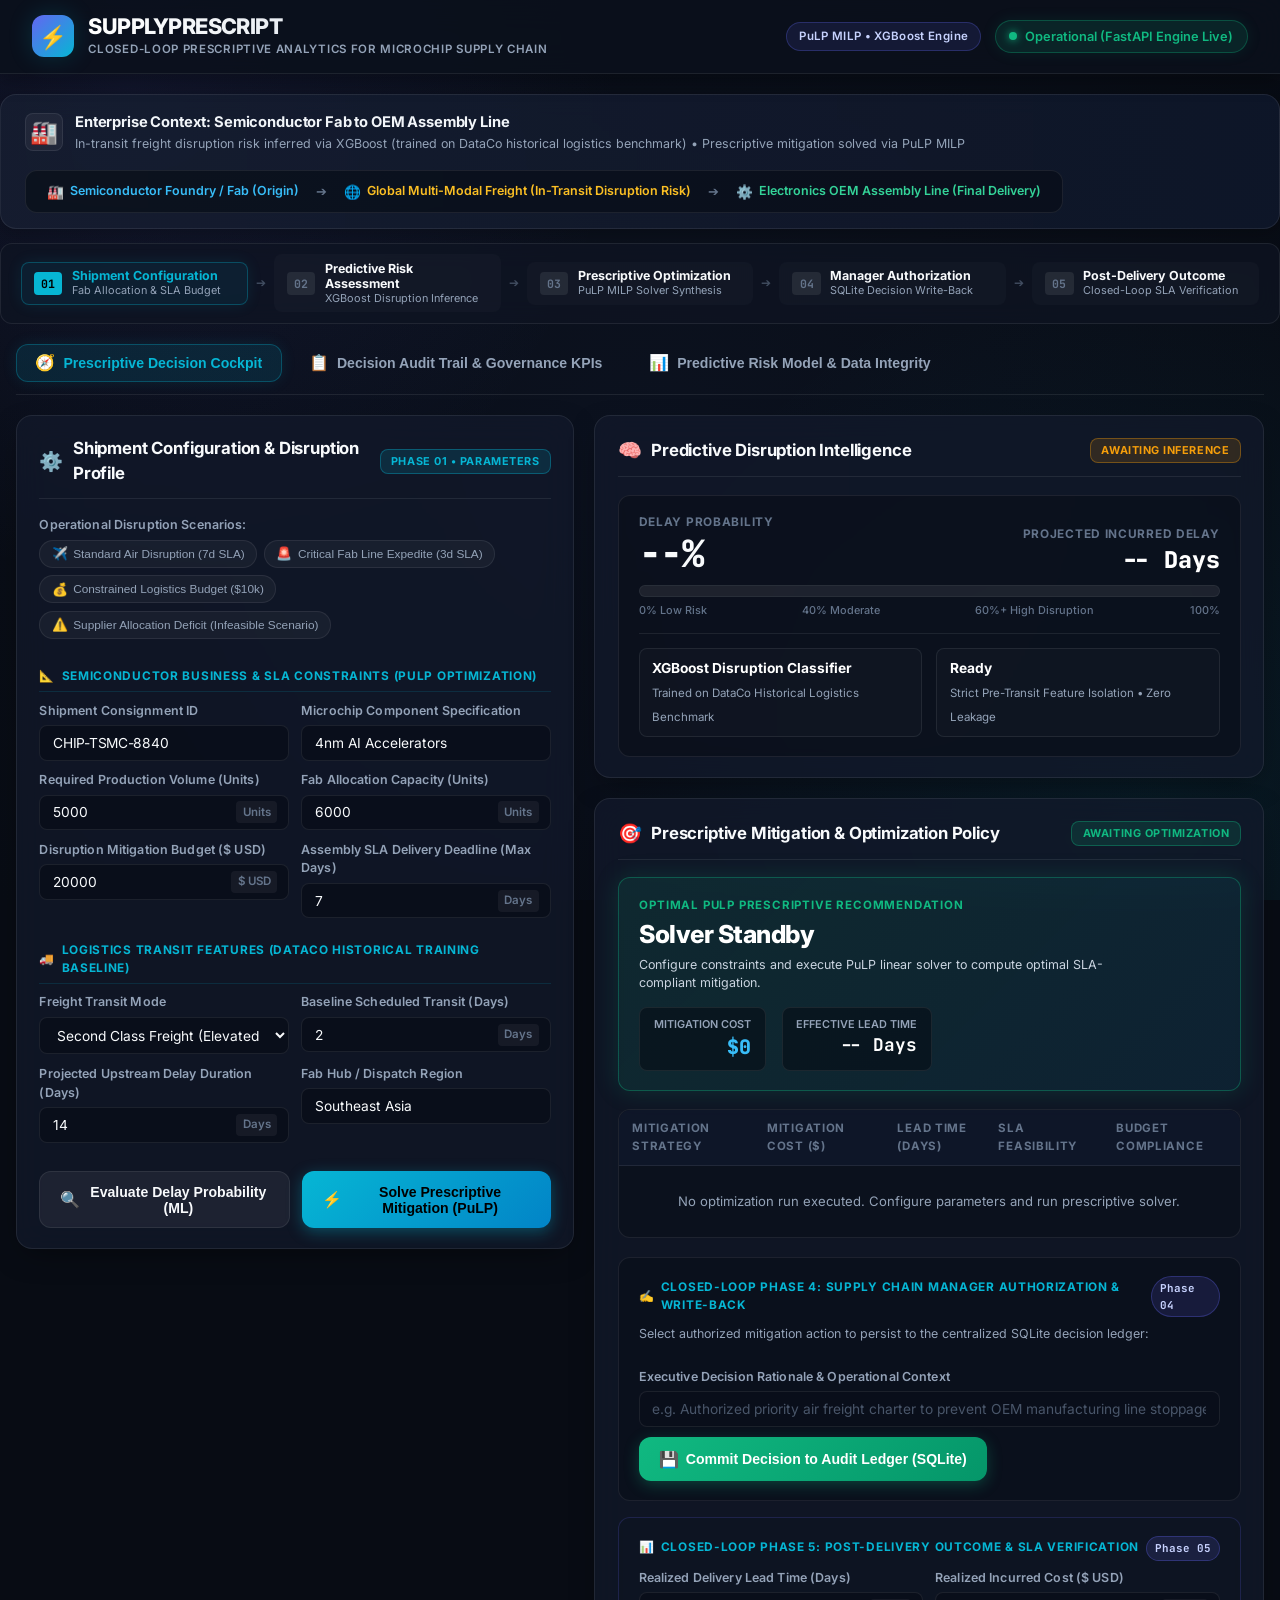
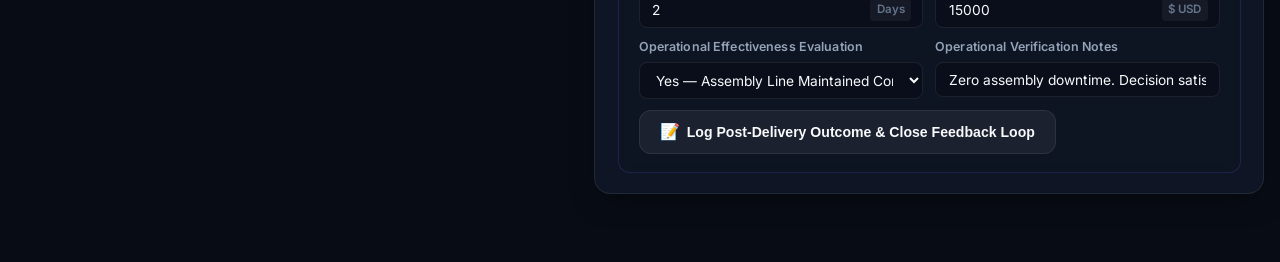
==== commit afe4f51f: "refactor(frontend): polish enterprise layout, visual hierarchy, and 5-stage closed loop" ====
--- a/frontend/index.html
+++ b/frontend/index.html
@@ -7,7 +7,7 @@
   <meta name="description" content="Closed-loop prescriptive analytics for microchip supply chain decision support. Combines XGBoost delay prediction trained on historical logistics data with PuLP linear programming optimization.">
   <link rel="preconnect" href="https://fonts.googleapis.com">
   <link rel="preconnect" href="https://fonts.gstatic.com" crossorigin>
-  <link href="https://fonts.googleapis.com/css2?family=Inter:wght@300;400;500;600;700;800&display=swap" rel="stylesheet">
+  <link href="https://fonts.googleapis.com/css2?family=Inter:wght@300;400;500;600;700;800&family=JetBrains+Mono:wght@400;500;600&display=swap" rel="stylesheet">
   <link rel="stylesheet" href="style.css">
 </head>
 <body>
@@ -22,6 +22,7 @@
       </div>
     </div>
     <div class="nav-actions">
+      <span class="tag-badge">PuLP MILP &bull; XGBoost Engine</span>
       <div id="backendStatusBadge" class="status-badge">
         <span class="status-dot"></span>
         <span id="backendStatusText">Connecting...</span>
@@ -30,7 +31,7 @@
   </header>
 
   <!-- Business Context Flow Banner -->
-  <section class="scenario-banner">
+  <section class="scenario-banner" aria-label="Semiconductor Supply Chain Architecture">
     <div class="scenario-title-area">
       <div class="scenario-icon">🏭</div>
       <div class="scenario-text">
@@ -39,11 +40,63 @@
       </div>
     </div>
     <div class="scenario-chain">
-      <div class="chain-node supplier">🏭 Semiconductor Foundry / Fab (Origin)</div>
+      <div class="chain-node supplier">
+        <span class="chain-badge-icon">🏭</span>
+        <span>Semiconductor Foundry / Fab (Origin)</span>
+      </div>
       <div class="chain-arrow">➔</div>
-      <div class="chain-node cargo">🌐 Global Multi-Modal Freight (In-Transit Disruption Risk)</div>
+      <div class="chain-node cargo">
+        <span class="chain-badge-icon">🌐</span>
+        <span>Global Multi-Modal Freight (In-Transit Disruption Risk)</span>
+      </div>
       <div class="chain-arrow">➔</div>
-      <div class="chain-node manufacturer">⚙️ Electronics OEM Assembly Line (Final Delivery)</div>
+      <div class="chain-node manufacturer">
+        <span class="chain-badge-icon">⚙️</span>
+        <span>Electronics OEM Assembly Line (Final Delivery)</span>
+      </div>
+    </div>
+  </section>
+
+  <!-- 5-Stage Closed-Loop Workflow Sequence -->
+  <section class="workflow-stepper" aria-label="Closed-Loop Decision Workflow Architecture">
+    <div class="stepper-step active" id="step1">
+      <div class="step-num">01</div>
+      <div class="step-content">
+        <span class="step-title">Shipment Configuration</span>
+        <span class="step-sub">Fab Allocation &amp; SLA Budget</span>
+      </div>
+    </div>
+    <div class="stepper-arrow">➔</div>
+    <div class="stepper-step" id="step2">
+      <div class="step-num">02</div>
+      <div class="step-content">
+        <span class="step-title">Predictive Risk Assessment</span>
+        <span class="step-sub">XGBoost Disruption Inference</span>
+      </div>
+    </div>
+    <div class="stepper-arrow">➔</div>
+    <div class="stepper-step" id="step3">
+      <div class="step-num">03</div>
+      <div class="step-content">
+        <span class="step-title">Prescriptive Optimization</span>
+        <span class="step-sub">PuLP MILP Solver Synthesis</span>
+      </div>
+    </div>
+    <div class="stepper-arrow">➔</div>
+    <div class="stepper-step" id="step4">
+      <div class="step-num">04</div>
+      <div class="step-content">
+        <span class="step-title">Manager Authorization</span>
+        <span class="step-sub">SQLite Decision Write-Back</span>
+      </div>
+    </div>
+    <div class="stepper-arrow">➔</div>
+    <div class="stepper-step" id="step5">
+      <div class="step-num">05</div>
+      <div class="step-content">
+        <span class="step-title">Post-Delivery Outcome</span>
+        <span class="step-sub">Closed-Loop SLA Verification</span>
+      </div>
     </div>
   </section>
 
@@ -53,13 +106,13 @@
     <!-- Tab Navigation -->
     <nav class="tabs-nav" aria-label="Dashboard Views">
       <button class="tab-btn active" data-tab="tab-console" id="tabConsoleBtn">
-        <span>🧭</span> Prescriptive Decision Cockpit
+        <span class="tab-icon">🧭</span> Prescriptive Decision Cockpit
       </button>
       <button class="tab-btn" data-tab="tab-audit" id="tabAuditBtn">
-        <span>📋</span> Decision Audit Trail &amp; Governance KPIs
+        <span class="tab-icon">📋</span> Decision Audit Trail &amp; Governance KPIs
       </button>
       <button class="tab-btn" data-tab="tab-ml" id="tabMlBtn">
-        <span>📊</span> Predictive Risk Model &amp; Data Integrity
+        <span class="tab-icon">📊</span> Predictive Risk Model &amp; Data Integrity
       </button>
     </nav>
 
@@ -77,59 +130,83 @@
                 <span class="card-icon">⚙️</span>
                 <h2 class="card-title">Shipment Configuration &amp; Disruption Profile</h2>
               </div>
-              <span class="card-badge cyan">Operational Parameters</span>
+              <span class="card-badge cyan">Phase 01 &bull; Parameters</span>
             </div>
 
             <!-- Preset Scenarios -->
             <div class="form-group">
               <label class="form-label">Operational Disruption Scenarios:</label>
               <div class="preset-bar">
-                <button type="button" class="preset-chip" id="presetStandard">Standard Air Disruption (7d SLA)</button>
-                <button type="button" class="preset-chip" id="presetCritical">Critical Fab Line Expedite (3d SLA)</button>
-                <button type="button" class="preset-chip" id="presetBudget">Constrained Logistics Budget ($10k)</button>
-                <button type="button" class="preset-chip" id="presetInfeasible">Supplier Allocation Deficit (Infeasible Scenario)</button>
+                <button type="button" class="preset-chip" id="presetStandard">
+                  <span class="preset-icon">✈️</span> Standard Air Disruption (7d SLA)
+                </button>
+                <button type="button" class="preset-chip" id="presetCritical">
+                  <span class="preset-icon">🚨</span> Critical Fab Line Expedite (3d SLA)
+                </button>
+                <button type="button" class="preset-chip" id="presetBudget">
+                  <span class="preset-icon">💰</span> Constrained Logistics Budget ($10k)
+                </button>
+                <button type="button" class="preset-chip" id="presetInfeasible">
+                  <span class="preset-icon">⚠️</span> Supplier Allocation Deficit (Infeasible Scenario)
+                </button>
               </div>
             </div>
 
             <form id="prescriptionForm">
               <!-- Microchip Business Constraints -->
-              <div class="section-label">📐 Semiconductor Business &amp; SLA Constraints (PuLP Optimization)</div>
+              <div class="section-label">
+                <span>📐</span> Semiconductor Business &amp; SLA Constraints (PuLP Optimization)
+              </div>
               
               <div class="form-grid-2">
                 <div class="form-group">
                   <label class="form-label" for="shipmentId">Shipment Consignment ID</label>
-                  <input type="text" id="shipmentId" class="form-input" value="CHIP-TSMC-8840" required>
+                  <input type="text" id="shipmentId" class="form-input mono" value="CHIP-TSMC-8840" required placeholder="e.g. CHIP-TSMC-8840">
                 </div>
                 <div class="form-group">
                   <label class="form-label" for="componentName">Microchip Component Specification</label>
-                  <input type="text" id="componentName" class="form-input" value="4nm AI Accelerators" required>
+                  <input type="text" id="componentName" class="form-input" value="4nm AI Accelerators" required placeholder="e.g. 4nm AI Accelerators">
                 </div>
               </div>
 
               <div class="form-grid-2">
                 <div class="form-group">
                   <label class="form-label" for="requiredQuantity">Required Production Volume (Units)</label>
-                  <input type="number" id="requiredQuantity" class="form-input" value="5000" min="1" required>
+                  <div class="input-with-unit">
+                    <input type="number" id="requiredQuantity" class="form-input" value="5000" min="1" required>
+                    <span class="input-unit">Units</span>
+                  </div>
                 </div>
                 <div class="form-group">
                   <label class="form-label" for="supplierCapacity">Fab Allocation Capacity (Units)</label>
-                  <input type="number" id="supplierCapacity" class="form-input" value="6000" min="1" required>
+                  <div class="input-with-unit">
+                    <input type="number" id="supplierCapacity" class="form-input" value="6000" min="1" required>
+                    <span class="input-unit">Units</span>
+                  </div>
                 </div>
               </div>
 
               <div class="form-grid-2">
                 <div class="form-group">
                   <label class="form-label" for="budgetInput">Disruption Mitigation Budget ($ USD)</label>
-                  <input type="number" id="budgetInput" class="form-input" value="20000" min="0" required>
+                  <div class="input-with-unit">
+                    <input type="number" id="budgetInput" class="form-input" value="20000" min="0" required>
+                    <span class="input-unit">$ USD</span>
+                  </div>
                 </div>
                 <div class="form-group">
                   <label class="form-label" for="maxDeliveryDays">Assembly SLA Delivery Deadline (Max Days)</label>
-                  <input type="number" id="maxDeliveryDays" class="form-input" value="7" min="1" required>
+                  <div class="input-with-unit">
+                    <input type="number" id="maxDeliveryDays" class="form-input" value="7" min="1" required>
+                    <span class="input-unit">Days</span>
+                  </div>
                 </div>
               </div>
 
               <!-- Logistics Profile (DataCo Features for ML) -->
-              <div class="section-label">🚚 Logistics Transit Features (DataCo Historical Training Baseline)</div>
+              <div class="section-label">
+                <span>🚚</span> Logistics Transit Features (DataCo Historical Training Baseline)
+              </div>
               
               <div class="form-grid-2">
                 <div class="form-group">
@@ -143,27 +220,33 @@
                 </div>
                 <div class="form-group">
                   <label class="form-label" for="scheduledDays">Baseline Scheduled Transit (Days)</label>
-                  <input type="number" id="scheduledDays" class="form-input" value="2" min="0" max="10" required>
+                  <div class="input-with-unit">
+                    <input type="number" id="scheduledDays" class="form-input" value="2" min="0" max="10" required>
+                    <span class="input-unit">Days</span>
+                  </div>
                 </div>
               </div>
 
               <div class="form-grid-2">
                 <div class="form-group">
                   <label class="form-label" for="simulatedDelay">Projected Upstream Delay Duration (Days)</label>
-                  <input type="number" id="simulatedDelay" class="form-input" value="14" min="0" required>
+                  <div class="input-with-unit">
+                    <input type="number" id="simulatedDelay" class="form-input" value="14" min="0" required>
+                    <span class="input-unit">Days</span>
+                  </div>
                 </div>
                 <div class="form-group">
                   <label class="form-label" for="orderRegion">Fab Hub / Dispatch Region</label>
-                  <input type="text" id="orderRegion" class="form-input" value="Southeast Asia">
+                  <input type="text" id="orderRegion" class="form-input" value="Southeast Asia" placeholder="e.g. Southeast Asia">
                 </div>
               </div>
 
               <div class="btn-group">
                 <button type="button" class="btn btn-secondary" id="btnRunPrediction">
-                  <span>🔍</span> Evaluate Delay Probability (ML)
+                  <span class="btn-icon">🔍</span> Evaluate Delay Probability (ML)
                 </button>
                 <button type="submit" class="btn btn-primary" id="btnRunPrescription">
-                  <span>⚡</span> Solve Prescriptive Mitigation (PuLP)
+                  <span class="btn-icon">⚡</span> Solve Prescriptive Mitigation (PuLP)
                 </button>
               </div>
             </form>
@@ -189,28 +272,34 @@
                   <div class="risk-label" id="riskLevelLabel">Delay Probability</div>
                   <div class="risk-score" id="riskScoreText">--%</div>
                 </div>
-                <div style="text-align: right;">
+                <div class="risk-projection-box">
                   <div class="risk-label">Projected Incurred Delay</div>
-                  <div style="font-size: 1.5rem; font-weight: 800; color: #fff;" id="predictedDelayText">-- Days</div>
+                  <div class="risk-delay-stat" id="predictedDelayText">-- Days</div>
                 </div>
               </div>
               <div class="meter-track">
                 <div class="meter-fill" id="meterFill" style="width: 0%;"></div>
+              </div>
+              <div class="risk-scale-labels">
+                <span>0% Low Risk</span>
+                <span>40% Moderate</span>
+                <span>60%+ High Disruption</span>
+                <span>100%</span>
               </div>
               <div class="risk-meta-grid">
                 <div class="meta-item">
                   <strong id="metaModelName">XGBoost Disruption Classifier</strong>
-                  <span>Trained on DataCo Historical Logistics Data</span>
+                  <span>Trained on DataCo Historical Logistics Benchmark</span>
                 </div>
                 <div class="meta-item">
                   <strong id="metaStatus">Ready</strong>
-                  <span>Strict Pre-Transit Feature Isolation</span>
-                </div>
-              </div>
-            </div>
-          </div>
-
-          <!-- Step 3: Prescriptive Optimization Result -->
+                  <span>Strict Pre-Transit Feature Isolation &bull; Zero Leakage</span>
+                </div>
+              </div>
+            </div>
+          </div>
+
+          <!-- Step 3, 4, 5: Prescriptive Optimization Result & Closed-Loop Actions -->
           <div class="card" id="optimizationCard">
             <div class="card-header">
               <div class="card-title-group">
@@ -223,42 +312,55 @@
             <!-- Recommended Action Hero Banner -->
             <div class="recommendation-banner" id="recommendationBanner">
               <div class="recommendation-info">
-                <h4>Optimal PuLP Prescriptive Recommendation</h4>
+                <div class="rec-eyebrow">Optimal PuLP Prescriptive Recommendation</div>
                 <div class="recommendation-action" id="recommendedActionName">Solver Standby</div>
-                <p id="recommendationStatusMsg" style="font-size: 0.8rem; color: #cbd5e1; margin-top: 0.25rem;">
+                <p id="recommendationStatusMsg" class="rec-status-msg">
                   Configure constraints and execute PuLP linear solver to compute optimal SLA-compliant mitigation.
                 </p>
               </div>
               <div class="recommendation-stats">
-                <div class="rec-stat-cost" id="recCostValue">$0</div>
-                <div class="rec-stat-days" id="recDaysValue">-- Days</div>
+                <div class="rec-stat-card">
+                  <span class="rec-stat-label">Mitigation Cost</span>
+                  <div class="rec-stat-cost" id="recCostValue">$0</div>
+                </div>
+                <div class="rec-stat-card">
+                  <span class="rec-stat-label">Effective Lead Time</span>
+                  <div class="rec-stat-days" id="recDaysValue">-- Days</div>
+                </div>
               </div>
             </div>
 
             <!-- Alternatives Trade-Off Table -->
-            <table class="options-table">
-              <thead>
-                <tr>
-                  <th>Mitigation Strategy</th>
-                  <th>Mitigation Cost ($)</th>
-                  <th>Lead Time (Days)</th>
-                  <th>SLA Feasibility</th>
-                  <th>Budget Compliance</th>
-                </tr>
-              </thead>
-              <tbody id="optionsTableBody">
-                <tr>
-                  <td colspan="5" style="text-align: center; color: var(--text-muted); padding: 1.5rem;">
-                    No optimization run executed. Configure parameters and run prescriptive solver.
-                  </td>
-                </tr>
-              </tbody>
-            </table>
+            <div class="table-container">
+              <table class="options-table">
+                <thead>
+                  <tr>
+                    <th>Mitigation Strategy</th>
+                    <th>Mitigation Cost ($)</th>
+                    <th>Lead Time (Days)</th>
+                    <th>SLA Feasibility</th>
+                    <th>Budget Compliance</th>
+                  </tr>
+                </thead>
+                <tbody id="optionsTableBody">
+                  <tr>
+                    <td colspan="5" class="table-empty-placeholder">
+                      No optimization run executed. Configure parameters and run prescriptive solver.
+                    </td>
+                  </tr>
+                </tbody>
+              </table>
+            </div>
 
             <!-- Step 4: Manager Decision Recording -->
             <div class="closed-loop-box" id="managerDecisionBox">
-              <div class="section-label">✍️ Closed-Loop Phase 4: Supply Chain Manager Authorization &amp; Write-Back</div>
-              <p style="font-size: 0.82rem; color: var(--text-secondary); margin-bottom: 0.5rem;">
+              <div class="box-header-row">
+                <div class="section-label">
+                  <span>✍️</span> Closed-Loop Phase 4: Supply Chain Manager Authorization &amp; Write-Back
+                </div>
+                <span class="stage-pill">Phase 04</span>
+              </div>
+              <p class="box-helper-text">
                 Select authorized mitigation action to persist to the centralized SQLite decision ledger:
               </p>
               
@@ -272,21 +374,32 @@
               </div>
 
               <button type="button" class="btn btn-success" id="btnRecordDecision">
-                <span>💾</span> Commit Decision to Audit Ledger (SQLite)
+                <span class="btn-icon">💾</span> Commit Decision to Audit Ledger (SQLite)
               </button>
             </div>
 
             <!-- Step 5: Post-Shipment Outcome Tracking -->
-            <div class="closed-loop-box" id="outcomeTrackingBox" style="margin-top: 1.25rem;">
-              <div class="section-label">📊 Closed-Loop Phase 5: Post-Delivery Outcome &amp; SLA Verification</div>
+            <div class="closed-loop-box outcome-box" id="outcomeTrackingBox">
+              <div class="box-header-row">
+                <div class="section-label">
+                  <span>📊</span> Closed-Loop Phase 5: Post-Delivery Outcome &amp; SLA Verification
+                </div>
+                <span class="stage-pill">Phase 05</span>
+              </div>
               <div class="form-grid-2">
                 <div class="form-group">
                   <label class="form-label" for="actualDays">Realized Delivery Lead Time (Days)</label>
-                  <input type="number" id="actualDays" class="form-input" value="2" min="1">
+                  <div class="input-with-unit">
+                    <input type="number" id="actualDays" class="form-input" value="2" min="1">
+                    <span class="input-unit">Days</span>
+                  </div>
                 </div>
                 <div class="form-group">
                   <label class="form-label" for="actualCost">Realized Incurred Cost ($ USD)</label>
-                  <input type="number" id="actualCost" class="form-input" value="15000" min="0">
+                  <div class="input-with-unit">
+                    <input type="number" id="actualCost" class="form-input" value="15000" min="0">
+                    <span class="input-unit">$ USD</span>
+                  </div>
                 </div>
               </div>
               <div class="form-grid-2">
@@ -299,11 +412,11 @@
                 </div>
                 <div class="form-group">
                   <label class="form-label" for="feedbackNotes">Operational Verification Notes</label>
-                  <input type="text" id="feedbackNotes" class="form-input" value="Zero assembly downtime. Decision satisfied SLA.">
+                  <input type="text" id="feedbackNotes" class="form-input" value="Zero assembly downtime. Decision satisfied SLA." placeholder="Verification notes">
                 </div>
               </div>
               <button type="button" class="btn btn-secondary" id="btnRecordOutcome">
-                <span>📝</span> Log Post-Delivery Outcome &amp; Close Feedback Loop
+                <span class="btn-icon">📝</span> Log Post-Delivery Outcome &amp; Close Feedback Loop
               </button>
             </div>
 
@@ -319,32 +432,36 @@
       
       <!-- KPI Metric Cards -->
       <div class="kpi-grid">
-        <div class="kpi-card">
+        <div class="kpi-card kpi-cyan">
           <div class="kpi-icon">📦</div>
-          <div>
+          <div class="kpi-body">
             <div class="kpi-value" id="kpiTotalShipments">0</div>
             <div class="kpi-title">Consignments Monitored</div>
-          </div>
-        </div>
-        <div class="kpi-card">
+            <div class="kpi-meta">Active Fab Logistics Pipelines</div>
+          </div>
+        </div>
+        <div class="kpi-card kpi-amber">
           <div class="kpi-icon">⚠️</div>
-          <div>
+          <div class="kpi-body">
             <div class="kpi-value" id="kpiAvgRisk">0%</div>
-            <div class="kpi-title">Mean Predicted Disruption Probability</div>
-          </div>
-        </div>
-        <div class="kpi-card">
+            <div class="kpi-title">Mean Disruption Probability</div>
+            <div class="kpi-meta">Pre-Transit ML Inference</div>
+          </div>
+        </div>
+        <div class="kpi-card kpi-indigo">
           <div class="kpi-icon">🎯</div>
-          <div>
+          <div class="kpi-body">
             <div class="kpi-value" id="kpiOptimalCount">0</div>
             <div class="kpi-title">Optimal Prescriptions Synthesized</div>
-          </div>
-        </div>
-        <div class="kpi-card">
+            <div class="kpi-meta">SLA Feasible via PuLP MILP</div>
+          </div>
+        </div>
+        <div class="kpi-card kpi-emerald">
           <div class="kpi-icon">✅</div>
-          <div>
+          <div class="kpi-body">
             <div class="kpi-value" id="kpiEffectiveness">100%</div>
-            <div class="kpi-title">Realized Mitigation Effectiveness</div>
+            <div class="kpi-title">Mitigation Effectiveness</div>
+            <div class="kpi-meta">Assembly Line SLA Compliance</div>
           </div>
         </div>
       </div>
@@ -356,8 +473,8 @@
             <span class="card-icon">🗃️</span>
             <h3 class="card-title">Persistent Prescriptive Decisions Ledger (SQLite Audit Trail)</h3>
           </div>
-          <button type="button" class="btn btn-secondary" id="btnRefreshAudit" style="padding: 0.4rem 0.9rem; font-size: 0.8rem;">
-            <span>🔄</span> Refresh Audit Trail
+          <button type="button" class="btn btn-secondary" id="btnRefreshAudit" style="padding: 0.45rem 1rem; font-size: 0.82rem;">
+            <span class="btn-icon">🔄</span> Refresh Audit Trail
           </button>
         </div>
 
@@ -377,7 +494,7 @@
             </thead>
             <tbody id="decisionsTableBody">
               <tr>
-                <td colspan="8" style="text-align: center; color: var(--text-muted); padding: 1.5rem;">
+                <td colspan="8" class="table-empty-placeholder">
                   Loading SQLite records...
                 </td>
               </tr>
@@ -410,7 +527,7 @@
             </thead>
             <tbody id="outcomesTableBody">
               <tr>
-                <td colspan="7" style="text-align: center; color: var(--text-muted); padding: 1.5rem;">
+                <td colspan="7" class="table-empty-placeholder">
                   No outcomes logged yet.
                 </td>
               </tr>
@@ -430,52 +547,58 @@
           <div class="card-header">
             <div class="card-title-group">
               <span class="card-icon">📊</span>
-              <h3 class="card-title">XGBoost Delay Risk Classifier — Validation Metrics</h3>
-            </div>
-            <span class="card-badge cyan">Evaluation Metrics</span>
-          </div>
-
-          <div class="risk-meta-grid" style="grid-template-columns: repeat(2, 1fr); margin-top: 0;">
-            <div class="meta-item">
-              <strong id="mlMetricAcc">69.80%</strong>
-              <span>Overall Classification Accuracy</span>
-            </div>
-            <div class="meta-item">
-              <strong id="mlMetricPrec">84.31%</strong>
-              <span>Disruption Precision (Positive Class: Delay = 1)</span>
-            </div>
-            <div class="meta-item">
-              <strong id="mlMetricF1">0.6670</strong>
-              <span>F1-Score (Harmonic Mean)</span>
-            </div>
-            <div class="meta-item">
-              <strong id="mlMetricAuc">0.7370</strong>
-              <span>Area Under ROC Curve (ROC-AUC)</span>
+              <h3 class="card-title">XGBoost Delay Risk Classifier &mdash; Validation Metrics</h3>
+            </div>
+            <span class="card-badge cyan">Held-Out Test Set</span>
+          </div>
+
+          <div class="kpi-mini-grid">
+            <div class="mini-kpi-card">
+              <div class="mini-kpi-val" id="mlMetricAcc">69.80%</div>
+              <div class="mini-kpi-label">Classification Accuracy</div>
+              <div class="mini-kpi-meta">Baseline Benchmark</div>
+            </div>
+            <div class="mini-kpi-card">
+              <div class="mini-kpi-val" id="mlMetricPrec">84.31%</div>
+              <div class="mini-kpi-label">Disruption Precision</div>
+              <div class="mini-kpi-meta">Positive Class (Delay = 1)</div>
+            </div>
+            <div class="mini-kpi-card">
+              <div class="mini-kpi-val" id="mlMetricF1">0.6670</div>
+              <div class="mini-kpi-label">F1-Score</div>
+              <div class="mini-kpi-meta">Harmonic Mean</div>
+            </div>
+            <div class="mini-kpi-card">
+              <div class="mini-kpi-val" id="mlMetricAuc">0.7370</div>
+              <div class="mini-kpi-label">ROC-AUC</div>
+              <div class="mini-kpi-meta">Area Under Curve</div>
             </div>
           </div>
 
           <div class="section-label" style="margin-top: 1.5rem;">Held-Out Test Confusion Matrix (N = 36,104 Logistics Dispatches)</div>
-          <table class="options-table">
-            <thead>
-              <tr>
-                <th>True \ Predicted</th>
-                <th>Predicted On-Time (0)</th>
-                <th>Predicted Delayed (1)</th>
-              </tr>
-            </thead>
-            <tbody>
-              <tr>
-                <td><strong>Actual On-Time (0)</strong></td>
-                <td style="color: var(--emerald);">14,276 (True Negative)</td>
-                <td style="color: var(--rose);">2,032 (False Positive)</td>
-              </tr>
-              <tr>
-                <td><strong>Actual Delayed (1)</strong></td>
-                <td style="color: var(--rose);">8,873 (False Negative)</td>
-                <td style="color: var(--cyan);">10,923 (True Positive)</td>
-              </tr>
-            </tbody>
-          </table>
+          <div class="table-container">
+            <table class="options-table matrix-table">
+              <thead>
+                <tr>
+                  <th>True \ Predicted</th>
+                  <th>Predicted On-Time (0)</th>
+                  <th>Predicted Delayed (1)</th>
+                </tr>
+              </thead>
+              <tbody>
+                <tr>
+                  <td><strong>Actual On-Time (0)</strong></td>
+                  <td class="matrix-cell-tn"><strong>14,276</strong> <span class="matrix-tag">True Negative (TN)</span></td>
+                  <td class="matrix-cell-fp"><strong>2,032</strong> <span class="matrix-tag">False Positive (FP)</span></td>
+                </tr>
+                <tr>
+                  <td><strong>Actual Delayed (1)</strong></td>
+                  <td class="matrix-cell-fn"><strong>8,873</strong> <span class="matrix-tag">False Negative (FN)</span></td>
+                  <td class="matrix-cell-tp"><strong>10,923</strong> <span class="matrix-tag">True Positive (TP)</span></td>
+                </tr>
+              </tbody>
+            </table>
+          </div>
         </div>
 
         <div class="card">
@@ -484,23 +607,53 @@
               <span class="card-icon">🛡️</span>
               <h3 class="card-title">Data Governance &amp; Domain Decoupling Architecture</h3>
             </div>
+            <span class="card-badge emerald">Zero Data Leakage</span>
           </div>
           
-          <div style="font-size: 0.88rem; color: var(--text-secondary); line-height: 1.6;">
-            <p style="margin-bottom: 0.75rem;">
-              <strong style="color: #fff;">Dataset Integrity &amp; Baseline Purpose:</strong> We utilize the DataCo Supply Chain dataset (180,519 multimodal logistics records) strictly as historical logistics training data for delay probability estimation. It is not labeled as a microchip dataset, but rather models historical freight courier transit times across geographic regions and transit modes.
-            </p>
-            <p style="margin-bottom: 0.75rem;">
-              <strong style="color: #fff;">Zero Data Leakage Protocol:</strong> To prevent target contamination, post-transit tracking attributes are strictly excluded from predictive model training. Only pre-dispatch scheduling and transit configuration features are provided to the XGBoost inference pipeline:
-            </p>
-            <ul style="margin-left: 1.5rem; margin-bottom: 1rem; color: var(--rose);">
-              <li><code>Days for shipping (real)</code> &mdash; Excluded (reveals actual arrival date)</li>
-              <li><code>Delivery Status</code> &mdash; Excluded (reveals late delivery label)</li>
-              <li><code>shipping date (DateOrders)</code> &mdash; Excluded (reveals exact transit duration)</li>
-            </ul>
-            <p>
-              <strong style="color: #fff;">Prescriptive Domain Decoupling:</strong> Domain-specific semiconductor operations&mdash;such as fab wafer allocation, high-priority assembly line deadlines, component BOM quantities, and expedite budgets&mdash;are isolated within the PuLP MILP optimization engine and persistent SQLite audit trail, connecting generalized logistics intelligence to microchip manufacturing decisions.
-            </p>
+          <div class="governance-content">
+            <div class="gov-callout info">
+              <div class="gov-callout-title">
+                <span>📌</span> Dataset Integrity &amp; Baseline Logistics Purpose
+              </div>
+              <p>
+                We utilize the <strong>DataCo Supply Chain dataset (180,519 multimodal logistics records)</strong> strictly as historical logistics training data for freight delay probability estimation. <em>It is not labeled or presented as a microchip dataset</em>, but rather models historical freight courier transit times across geographic regions, customer segments, and transit modes.
+              </p>
+            </div>
+
+            <div class="gov-callout alert">
+              <div class="gov-callout-title">
+                <span>🛡️</span> Zero Data Leakage Protocol
+              </div>
+              <p>
+                To strictly prevent target contamination, post-transit tracking attributes are completely excluded from predictive model training. Only pre-dispatch scheduling and transit configuration features are provided to the XGBoost inference pipeline:
+              </p>
+              <div class="leakage-list">
+                <div class="leakage-item">
+                  <span class="leakage-badge">EXCLUDED</span>
+                  <code>Days for shipping (real)</code>
+                  <span class="leakage-reason">&mdash; Reveals actual arrival date</span>
+                </div>
+                <div class="leakage-item">
+                  <span class="leakage-badge">EXCLUDED</span>
+                  <code>Delivery Status</code>
+                  <span class="leakage-reason">&mdash; Directly reveals late delivery label</span>
+                </div>
+                <div class="leakage-item">
+                  <span class="leakage-badge">EXCLUDED</span>
+                  <code>shipping date (DateOrders)</code>
+                  <span class="leakage-reason">&mdash; Reveals exact realized transit duration</span>
+                </div>
+              </div>
+            </div>
+
+            <div class="gov-callout success">
+              <div class="gov-callout-title">
+                <span>⚡</span> Prescriptive Domain Decoupling
+              </div>
+              <p>
+                Domain-specific semiconductor operations&mdash;such as fab wafer allocation, high-priority assembly line deadlines, component BOM quantities, and expedite budgets&mdash;are isolated within the <strong>PuLP MILP optimization engine and persistent SQLite audit trail</strong>, bridging generalized logistics intelligence to microchip manufacturing decisions without synthetic data contamination.
+              </p>
+            </div>
           </div>
         </div>
       </div>
--- a/frontend/style.css
+++ b/frontend/style.css
@@ -1,35 +1,42 @@
 /* ==========================================================================
-   SupplyPrescript - Modern Decision Support Dashboard Design System
-   Aesthetic: Sleek Dark Mode, Precision Typography, Cyan/Emerald Glass Accents
+   SupplyPrescript - Enterprise Decision Support Dashboard Design System
+   Aesthetic: Mission-Critical Dark Mode, Precision Typography, Cyan/Emerald Glass Accents
    ========================================================================== */
 
 :root {
-  --bg-dark: #090d16;
-  --bg-surface: #111726;
-  --bg-card: rgba(22, 30, 49, 0.75);
-  --bg-card-hover: rgba(30, 41, 67, 0.9);
+  --bg-dark: #080c14;
+  --bg-surface: #0f1523;
+  --bg-card: rgba(18, 26, 43, 0.72);
+  --bg-card-hover: rgba(25, 36, 60, 0.85);
+  --bg-elevated: rgba(30, 41, 67, 0.6);
   --border-subtle: rgba(255, 255, 255, 0.08);
+  --border-hover: rgba(255, 255, 255, 0.16);
   --border-focus: #06b6d4;
 
   --primary: #6366f1;
   --primary-hover: #4f46e5;
   --cyan: #06b6d4;
+  --cyan-hover: #0891b2;
   --emerald: #10b981;
+  --emerald-hover: #059669;
   --amber: #f59e0b;
   --rose: #f43f5e;
-  --blue: #3b82f6;
+  --blue: #38bdf8;
+  --indigo: #818cf8;
 
   --text-primary: #f8fafc;
   --text-secondary: #94a3b8;
   --text-muted: #64748b;
 
+  --radius-xs: 4px;
   --radius-sm: 8px;
   --radius-md: 12px;
   --radius-lg: 16px;
   --radius-xl: 20px;
 
   --shadow-card: 0 10px 30px -10px rgba(0, 0, 0, 0.5);
-  --shadow-glow: 0 0 25px rgba(6, 182, 212, 0.2);
+  --shadow-glow-cyan: 0 0 25px rgba(6, 182, 212, 0.18);
+  --shadow-glow-emerald: 0 0 25px rgba(16, 185, 129, 0.18);
   --transition: all 0.2s cubic-bezier(0.4, 0, 0.2, 1);
 }
 
@@ -42,13 +49,21 @@
 body {
   background-color: var(--bg-dark);
   color: var(--text-primary);
-  font-family: 'Inter', system-ui, -apple-system, sans-serif;
+  font-family: 'Inter', -apple-system, BlinkMacSystemFont, 'Segoe UI', Roboto, sans-serif;
   line-height: 1.5;
   min-height: 100vh;
   background-image:
-    radial-gradient(circle at 15% 15%, rgba(99, 102, 241, 0.12) 0%, transparent 40%),
-    radial-gradient(circle at 85% 85%, rgba(6, 182, 212, 0.10) 0%, transparent 40%);
+    radial-gradient(circle at 10% 10%, rgba(99, 102, 241, 0.10) 0%, transparent 35%),
+    radial-gradient(circle at 90% 90%, rgba(6, 182, 212, 0.08) 0%, transparent 40%),
+    radial-gradient(circle at 50% 50%, rgba(15, 23, 42, 0.5) 0%, transparent 100%);
   background-attachment: fixed;
+  -webkit-font-smoothing: antialiased;
+}
+
+/* Monospace Utilities */
+.mono {
+  font-family: 'JetBrains Mono', monospace, Consolas, 'Courier New';
+  letter-spacing: -0.02em;
 }
 
 /* ==========================================================================
@@ -58,54 +73,70 @@
   display: flex;
   justify-content: space-between;
   align-items: center;
-  padding: 1rem 2rem;
-  background: rgba(17, 23, 38, 0.85);
-  backdrop-filter: blur(12px);
+  padding: 0.9rem 2rem;
+  background: rgba(11, 16, 28, 0.88);
+  backdrop-filter: blur(16px);
+  -webkit-backdrop-filter: blur(16px);
   border-bottom: 1px solid var(--border-subtle);
   position: sticky;
   top: 0;
   z-index: 100;
+  box-shadow: 0 4px 20px rgba(0, 0, 0, 0.35);
 }
 
 .brand-wrapper {
   display: flex;
   align-items: center;
-  gap: 1rem;
+  gap: 0.9rem;
 }
 
 .brand-icon {
-  width: 44px;
-  height: 44px;
+  width: 42px;
+  height: 42px;
   border-radius: var(--radius-md);
   background: linear-gradient(135deg, var(--primary), var(--cyan));
   display: flex;
   align-items: center;
   justify-content: center;
-  font-size: 1.5rem;
-  box-shadow: var(--shadow-glow);
+  font-size: 1.4rem;
+  box-shadow: var(--shadow-glow-cyan);
+  flex-shrink: 0;
 }
 
 .brand-info h1 {
   font-size: 1.35rem;
   font-weight: 800;
-  letter-spacing: -0.02em;
-  background: linear-gradient(90deg, #fff, #94a3b8);
+  letter-spacing: -0.025em;
+  background: linear-gradient(90deg, #ffffff 0%, #cbd5e1 100%);
   -webkit-background-clip: text;
   -webkit-text-fill-color: transparent;
+  line-height: 1.2;
 }
 
 .brand-subtitle {
-  font-size: 0.75rem;
+  font-size: 0.72rem;
   color: var(--text-secondary);
-  font-weight: 500;
+  font-weight: 600;
   text-transform: uppercase;
-  letter-spacing: 0.05em;
+  letter-spacing: 0.06em;
+  margin-top: 1px;
 }
 
 .nav-actions {
   display: flex;
   align-items: center;
-  gap: 1rem;
+  gap: 0.85rem;
+}
+
+.tag-badge {
+  font-size: 0.72rem;
+  padding: 0.3rem 0.75rem;
+  background: rgba(99, 102, 241, 0.12);
+  color: #c7d2fe;
+  border: 1px solid rgba(99, 102, 241, 0.28);
+  border-radius: 9999px;
+  font-weight: 600;
+  letter-spacing: 0.03em;
 }
 
 .status-badge {
@@ -119,6 +150,8 @@
   border: 1px solid rgba(16, 185, 129, 0.3);
   border-radius: 9999px;
   font-weight: 600;
+  box-shadow: 0 0 15px rgba(16, 185, 129, 0.1);
+  transition: var(--transition);
 }
 
 .status-dot {
@@ -126,42 +159,32 @@
   height: 8px;
   border-radius: 50%;
   background-color: var(--emerald);
-  box-shadow: 0 0 10px var(--emerald);
+  box-shadow: 0 0 8px var(--emerald);
   animation: pulse 2s infinite;
+  flex-shrink: 0;
 }
 
 @keyframes pulse {
-
-  0%,
-  100% {
+  0%, 100% {
     opacity: 1;
     transform: scale(1);
   }
-
   50% {
-    opacity: 0.4;
+    opacity: 0.35;
     transform: scale(0.85);
   }
 }
 
-.tag-badge {
-  font-size: 0.75rem;
-  padding: 0.3rem 0.75rem;
-  background: rgba(99, 102, 241, 0.15);
-  color: #a5b4fc;
-  border: 1px solid rgba(99, 102, 241, 0.3);
-  border-radius: var(--radius-sm);
-  font-weight: 600;
-}
-
 /* ==========================================================================
-   Scenario Flow Banner
+   Enterprise Context Flow Banner
    ========================================================================== */
 .scenario-banner {
   max-width: 1400px;
-  margin: 1.5rem auto 0;
-  padding: 1rem 1.5rem;
-  background: linear-gradient(90deg, rgba(30, 41, 67, 0.4) 0%, rgba(17, 24, 39, 0.8) 100%);
+  margin: 1.25rem auto 0;
+  padding: 0.9rem 1.5rem;
+  background: linear-gradient(90deg, rgba(22, 30, 49, 0.85) 0%, rgba(15, 23, 42, 0.9) 100%);
+  backdrop-filter: blur(12px);
+  -webkit-backdrop-filter: blur(12px);
   border: 1px solid var(--border-subtle);
   border-radius: var(--radius-lg);
   display: flex;
@@ -169,6 +192,7 @@
   align-items: center;
   flex-wrap: wrap;
   gap: 1rem;
+  box-shadow: 0 4px 20px rgba(0, 0, 0, 0.25);
 }
 
 .scenario-title-area {
@@ -179,34 +203,51 @@
 
 .scenario-icon {
   font-size: 1.4rem;
+  background: rgba(255, 255, 255, 0.05);
+  width: 38px;
+  height: 38px;
+  border-radius: var(--radius-sm);
+  display: flex;
+  align-items: center;
+  justify-content: center;
+  border: 1px solid var(--border-subtle);
 }
 
 .scenario-text strong {
-  color: #e2e8f0;
-  font-size: 0.95rem;
+  color: #f1f5f9;
+  font-size: 0.92rem;
+  font-weight: 700;
+  letter-spacing: -0.01em;
 }
 
 .scenario-text p {
   color: var(--text-secondary);
-  font-size: 0.8rem;
+  font-size: 0.78rem;
+  margin-top: 2px;
 }
 
 .scenario-chain {
   display: flex;
   align-items: center;
-  gap: 0.75rem;
-  background: rgba(0, 0, 0, 0.25);
-  padding: 0.5rem 1rem;
+  gap: 0.65rem;
+  background: rgba(8, 12, 20, 0.6);
+  padding: 0.45rem 0.9rem;
   border-radius: var(--radius-md);
   border: 1px solid var(--border-subtle);
+  flex-wrap: wrap;
 }
 
 .chain-node {
-  font-size: 0.8rem;
+  font-size: 0.78rem;
   font-weight: 600;
   display: flex;
   align-items: center;
   gap: 0.4rem;
+  padding: 0.2rem 0.4rem;
+}
+
+.chain-badge-icon {
+  font-size: 0.85rem;
 }
 
 .chain-node.supplier {
@@ -223,50 +264,139 @@
 
 .chain-arrow {
   color: var(--text-muted);
-  font-size: 0.85rem;
+  font-size: 0.8rem;
+  user-select: none;
 }
 
 /* ==========================================================================
-   Tab Navigation & Container
+   5-Stage Closed-Loop Workflow Sequence
+   ========================================================================== */
+.workflow-stepper {
+  max-width: 1400px;
+  margin: 0.9rem auto 0;
+  padding: 0.65rem 1.25rem;
+  background: rgba(15, 21, 35, 0.7);
+  backdrop-filter: blur(12px);
+  -webkit-backdrop-filter: blur(12px);
+  border: 1px solid var(--border-subtle);
+  border-radius: var(--radius-md);
+  display: flex;
+  align-items: center;
+  justify-content: space-between;
+  gap: 0.5rem;
+  overflow-x: auto;
+}
+
+.stepper-step {
+  display: flex;
+  align-items: center;
+  gap: 0.6rem;
+  padding: 0.4rem 0.75rem;
+  border-radius: var(--radius-sm);
+  background: rgba(255, 255, 255, 0.02);
+  border: 1px solid transparent;
+  transition: var(--transition);
+  flex: 1;
+  min-width: 175px;
+}
+
+.stepper-step.active {
+  background: rgba(6, 182, 212, 0.08);
+  border-color: rgba(6, 182, 212, 0.3);
+  box-shadow: 0 0 15px rgba(6, 182, 212, 0.1);
+}
+
+.step-num {
+  font-family: 'JetBrains Mono', monospace;
+  font-size: 0.72rem;
+  font-weight: 700;
+  padding: 0.2rem 0.45rem;
+  border-radius: var(--radius-xs);
+  background: rgba(255, 255, 255, 0.08);
+  color: var(--text-muted);
+}
+
+.stepper-step.active .step-num {
+  background: var(--cyan);
+  color: #000;
+}
+
+.step-content {
+  display: flex;
+  flex-direction: column;
+}
+
+.step-title {
+  font-size: 0.78rem;
+  font-weight: 700;
+  color: var(--text-primary);
+  line-height: 1.2;
+}
+
+.stepper-step.active .step-title {
+  color: var(--cyan);
+}
+
+.step-sub {
+  font-size: 0.68rem;
+  color: var(--text-secondary);
+  line-height: 1.2;
+}
+
+.stepper-arrow {
+  color: var(--text-muted);
+  font-size: 0.75rem;
+  flex-shrink: 0;
+  opacity: 0.6;
+}
+
+/* ==========================================================================
+   Tab Navigation & Workspace Container
    ========================================================================== */
 .main-container {
   max-width: 1400px;
-  margin: 1.5rem auto 3rem;
+  margin: 1.25rem auto 3rem;
   padding: 0 1rem;
 }
 
 .tabs-nav {
   display: flex;
   gap: 0.5rem;
-  margin-bottom: 1.5rem;
+  margin-bottom: 1.25rem;
   border-bottom: 1px solid var(--border-subtle);
   padding-bottom: 0.75rem;
 }
 
 .tab-btn {
   background: transparent;
-  border: none;
+  border: 1px solid transparent;
   color: var(--text-secondary);
-  font-size: 0.9rem;
-  font-weight: 600;
-  padding: 0.6rem 1.2rem;
+  font-size: 0.88rem;
+  font-weight: 600;
+  padding: 0.55rem 1.15rem;
   border-radius: var(--radius-md);
   cursor: pointer;
   transition: var(--transition);
   display: flex;
   align-items: center;
   gap: 0.5rem;
+  outline: none;
 }
 
 .tab-btn:hover {
   color: var(--text-primary);
-  background: rgba(255, 255, 255, 0.05);
+  background: rgba(255, 255, 255, 0.04);
 }
 
 .tab-btn.active {
   color: var(--cyan);
   background: rgba(6, 182, 212, 0.12);
-  border: 1px solid rgba(6, 182, 212, 0.3);
+  border-color: rgba(6, 182, 212, 0.3);
+  box-shadow: 0 0 15px rgba(6, 182, 212, 0.1);
+}
+
+.tab-icon {
+  font-size: 1rem;
 }
 
 /* ==========================================================================
@@ -274,12 +404,12 @@
    ========================================================================== */
 .dashboard-grid {
   display: grid;
-  grid-template-columns: 1fr 1.3fr;
-  gap: 1.5rem;
+  grid-template-columns: minmax(440px, 1fr) minmax(520px, 1.2fr);
+  gap: 1.25rem;
   align-items: start;
 }
 
-@media (max-width: 1024px) {
+@media (max-width: 1080px) {
   .dashboard-grid {
     grid-template-columns: 1fr;
   }
@@ -289,115 +419,133 @@
 .card {
   background: var(--bg-card);
   backdrop-filter: blur(16px);
+  -webkit-backdrop-filter: blur(16px);
   border: 1px solid var(--border-subtle);
   border-radius: var(--radius-lg);
-  padding: 1.5rem;
+  padding: 1.25rem 1.4rem;
   box-shadow: var(--shadow-card);
-  margin-bottom: 1.5rem;
+  margin-bottom: 1.25rem;
   transition: var(--transition);
 }
 
 .card:hover {
-  border-color: rgba(255, 255, 255, 0.14);
+  border-color: var(--border-hover);
 }
 
 .card-header {
   display: flex;
   justify-content: space-between;
   align-items: center;
-  margin-bottom: 1.25rem;
-  padding-bottom: 0.75rem;
+  margin-bottom: 1.1rem;
+  padding-bottom: 0.7rem;
   border-bottom: 1px solid var(--border-subtle);
 }
 
 .card-title-group {
   display: flex;
   align-items: center;
-  gap: 0.65rem;
+  gap: 0.6rem;
 }
 
 .card-icon {
-  font-size: 1.25rem;
+  font-size: 1.2rem;
 }
 
 .card-title {
-  font-size: 1.1rem;
+  font-size: 1.05rem;
   font-weight: 700;
   color: var(--text-primary);
+  letter-spacing: -0.01em;
 }
 
 .card-badge {
-  font-size: 0.7rem;
+  font-size: 0.68rem;
   font-weight: 700;
   text-transform: uppercase;
   letter-spacing: 0.05em;
-  padding: 0.2rem 0.6rem;
+  padding: 0.22rem 0.65rem;
   border-radius: var(--radius-sm);
+  white-space: nowrap;
 }
 
 .card-badge.cyan {
-  background: rgba(6, 182, 212, 0.15);
+  background: rgba(6, 182, 212, 0.14);
   color: var(--cyan);
-  border: 1px solid rgba(6, 182, 212, 0.3);
+  border: 1px solid rgba(6, 182, 212, 0.35);
 }
 
 .card-badge.amber {
-  background: rgba(245, 158, 11, 0.15);
+  background: rgba(245, 158, 11, 0.14);
   color: var(--amber);
-  border: 1px solid rgba(245, 158, 11, 0.3);
+  border: 1px solid rgba(245, 158, 11, 0.35);
 }
 
 .card-badge.emerald {
-  background: rgba(16, 185, 129, 0.15);
+  background: rgba(16, 185, 129, 0.14);
   color: var(--emerald);
-  border: 1px solid rgba(16, 185, 129, 0.3);
+  border: 1px solid rgba(16, 185, 129, 0.35);
 }
 
 /* ==========================================================================
-   Form Controls & Inputs
+   Form Controls & Preset Buttons
    ========================================================================== */
 .preset-bar {
   display: flex;
-  gap: 0.5rem;
-  margin-bottom: 1.25rem;
+  gap: 0.45rem;
+  margin-bottom: 1rem;
   flex-wrap: wrap;
 }
 
 .preset-chip {
-  background: rgba(255, 255, 255, 0.05);
+  background: rgba(255, 255, 255, 0.04);
   border: 1px solid var(--border-subtle);
   color: var(--text-secondary);
-  font-size: 0.75rem;
-  padding: 0.35rem 0.75rem;
+  font-size: 0.74rem;
+  padding: 0.35rem 0.7rem;
   border-radius: 9999px;
   cursor: pointer;
   transition: var(--transition);
   font-weight: 500;
+  display: inline-flex;
+  align-items: center;
+  gap: 0.35rem;
+  outline: none;
 }
 
 .preset-chip:hover {
-  background: rgba(99, 102, 241, 0.2);
+  background: rgba(99, 102, 241, 0.18);
   color: #fff;
-  border-color: var(--primary);
+  border-color: rgba(99, 102, 241, 0.5);
+  transform: translateY(-1px);
+}
+
+.preset-chip:active {
+  transform: translateY(0);
+}
+
+.preset-icon {
+  font-size: 0.8rem;
 }
 
 .section-label {
-  font-size: 0.75rem;
+  font-size: 0.74rem;
   text-transform: uppercase;
   letter-spacing: 0.06em;
   color: var(--cyan);
   font-weight: 700;
-  margin-top: 1rem;
-  margin-bottom: 0.65rem;
+  margin-top: 0.85rem;
+  margin-bottom: 0.6rem;
   display: flex;
   align-items: center;
   gap: 0.4rem;
+  padding-bottom: 0.3rem;
+  border-bottom: 1px solid rgba(6, 182, 212, 0.15);
 }
 
 .form-grid-2 {
   display: grid;
   grid-template-columns: 1fr 1fr;
-  gap: 0.85rem;
+  gap: 0.75rem;
 }
 
 @media (max-width: 600px) {
@@ -409,41 +557,70 @@
 .form-group {
   display: flex;
   flex-direction: column;
-  gap: 0.35rem;
-  margin-bottom: 0.75rem;
+  gap: 0.3rem;
+  margin-bottom: 0.65rem;
 }
 
 .form-label {
-  font-size: 0.8rem;
+  font-size: 0.78rem;
   font-weight: 600;
   color: var(--text-secondary);
+  letter-spacing: 0.01em;
+}
+
+.input-with-unit {
+  position: relative;
+  display: flex;
+  align-items: center;
+}
+
+.input-with-unit .form-input {
+  width: 100%;
+  padding-right: 3.5rem;
+}
+
+.input-unit {
+  position: absolute;
+  right: 0.75rem;
+  font-size: 0.72rem;
+  font-weight: 600;
+  color: var(--text-muted);
+  pointer-events: none;
+  background: rgba(255, 255, 255, 0.05);
+  padding: 0.15rem 0.4rem;
+  border-radius: var(--radius-xs);
 }
 
 .form-input,
-.form-select,
-.form-textarea {
-  background: rgba(15, 23, 42, 0.8);
+.form-select {
+  background: rgba(10, 15, 26, 0.85);
   border: 1px solid var(--border-subtle);
   border-radius: var(--radius-sm);
   color: var(--text-primary);
-  padding: 0.6rem 0.85rem;
-  font-size: 0.88rem;
+  padding: 0.55rem 0.8rem;
+  font-size: 0.86rem;
   font-family: inherit;
   transition: var(--transition);
   outline: none;
+  width: 100%;
 }
 
 .form-input:focus,
-.form-select:focus,
-.form-textarea:focus {
+.form-select:focus {
   border-color: var(--border-focus);
+  background: rgba(14, 21, 37, 0.95);
   box-shadow: 0 0 0 2px rgba(6, 182, 212, 0.2);
 }
 
+.form-input::placeholder {
+  color: var(--text-muted);
+  opacity: 0.7;
+}
+
 .btn-group {
   display: flex;
   gap: 0.75rem;
-  margin-top: 1.25rem;
+  margin-top: 1.15rem;
   flex-wrap: wrap;
 }
 
@@ -451,84 +628,124 @@
   display: inline-flex;
   align-items: center;
   justify-content: center;
-  gap: 0.5rem;
-  padding: 0.75rem 1.4rem;
-  font-size: 0.9rem;
+  gap: 0.45rem;
+  padding: 0.7rem 1.25rem;
+  font-size: 0.88rem;
   font-weight: 600;
   border-radius: var(--radius-md);
   border: none;
   cursor: pointer;
   transition: var(--transition);
   flex: 1;
+  min-height: 44px;
+  outline: none;
+  text-decoration: none;
+}
+
+.btn-icon {
+  font-size: 1rem;
 }
 
 .btn-primary {
-  background: linear-gradient(135deg, var(--cyan), #0284c7);
+  background: linear-gradient(135deg, var(--cyan) 0%, #0284c7 100%);
   color: #000;
+  font-weight: 700;
   box-shadow: 0 4px 15px rgba(6, 182, 212, 0.35);
 }
 
 .btn-primary:hover {
   transform: translateY(-1px);
   box-shadow: 0 6px 20px rgba(6, 182, 212, 0.5);
+  background: linear-gradient(135deg, #22d3ee 0%, #0369a1 100%);
+}
+
+.btn-primary:active {
+  transform: translateY(0);
 }
 
 .btn-secondary {
-  background: rgba(255, 255, 255, 0.08);
+  background: rgba(255, 255, 255, 0.06);
   color: var(--text-primary);
   border: 1px solid var(--border-subtle);
 }
 
 .btn-secondary:hover {
-  background: rgba(255, 255, 255, 0.14);
+  background: rgba(255, 255, 255, 0.12);
+  border-color: rgba(255, 255, 255, 0.2);
 }
 
 .btn-success {
-  background: linear-gradient(135deg, var(--emerald), #059669);
+  background: linear-gradient(135deg, var(--emerald) 0%, #059669 100%);
   color: #fff;
+  font-weight: 700;
   box-shadow: 0 4px 15px rgba(16, 185, 129, 0.3);
 }
 
+.btn-success:hover {
+  transform: translateY(-1px);
+  box-shadow: 0 6px 20px rgba(16, 185, 129, 0.45);
+}
+
 /* ==========================================================================
-   Results & Intelligence Panels
+   Predictive Disruption Intelligence Card
    ========================================================================== */
 .risk-meter-wrapper {
-  background: rgba(15, 23, 42, 0.6);
+  background: rgba(10, 15, 26, 0.65);
   border: 1px solid var(--border-subtle);
   border-radius: var(--radius-md);
-  padding: 1.25rem;
-  margin-bottom: 1.25rem;
+  padding: 1.15rem 1.25rem;
 }
 
 .risk-header {
   display: flex;
   justify-content: space-between;
   align-items: flex-end;
-  margin-bottom: 0.65rem;
+  margin-bottom: 0.75rem;
 }
 
 .risk-score {
-  font-size: 2.25rem;
+  font-family: 'JetBrains Mono', monospace;
+  font-size: 2.35rem;
   font-weight: 800;
   line-height: 1;
+  color: var(--text-primary);
+  letter-spacing: -0.03em;
 }
 
 .risk-score.high {
   color: var(--rose);
+  text-shadow: 0 0 20px rgba(244, 63, 94, 0.35);
 }
 
 .risk-score.medium {
   color: var(--amber);
+  text-shadow: 0 0 20px rgba(245, 158, 11, 0.35);
 }
 
 .risk-score.low {
   color: var(--emerald);
+  text-shadow: 0 0 20px rgba(16, 185, 129, 0.35);
+}
+
+.risk-projection-box {
+  text-align: right;
+}
+
+.risk-delay-stat {
+  font-family: 'JetBrains Mono', monospace;
+  font-size: 1.45rem;
+  font-weight: 800;
+  color: #fff;
+  line-height: 1.1;
 }
 
 .risk-label {
-  font-size: 0.85rem;
+  font-size: 0.74rem;
   font-weight: 700;
   text-transform: uppercase;
+  letter-spacing: 0.06em;
+  color: var(--text-muted);
+  margin-bottom: 0.2rem;
 }
 
 .meter-track {
@@ -537,248 +754,420 @@
   border-radius: 9999px;
   overflow: hidden;
   position: relative;
+  border: 1px solid rgba(255, 255, 255, 0.05);
 }
 
 .meter-fill {
   height: 100%;
   border-radius: 9999px;
-  transition: width 1s cubic-bezier(0.4, 0, 0.2, 1);
+  transition: width 0.9s cubic-bezier(0.4, 0, 0.2, 1);
 }
 
 .meter-fill.high {
   background: linear-gradient(90deg, var(--amber), var(--rose));
+  box-shadow: 0 0 15px rgba(244, 63, 94, 0.5);
 }
 
 .meter-fill.medium {
   background: linear-gradient(90deg, var(--cyan), var(--amber));
+  box-shadow: 0 0 15px rgba(245, 158, 11, 0.5);
 }
 
 .meter-fill.low {
   background: linear-gradient(90deg, var(--cyan), var(--emerald));
+  box-shadow: 0 0 15px rgba(16, 185, 129, 0.5);
+}
+
+.risk-scale-labels {
+  display: flex;
+  justify-content: space-between;
+  font-size: 0.68rem;
+  color: var(--text-muted);
+  margin-top: 0.35rem;
+  font-weight: 500;
 }
 
 .risk-meta-grid {
   display: grid;
   grid-template-columns: 1fr 1fr;
-  gap: 1rem;
-  margin-top: 1rem;
+  gap: 0.85rem;
+  margin-top: 0.9rem;
   padding-top: 0.85rem;
   border-top: 1px solid var(--border-subtle);
 }
 
+.meta-item {
+  background: rgba(255, 255, 255, 0.02);
+  padding: 0.6rem 0.8rem;
+  border-radius: var(--radius-sm);
+  border: 1px solid var(--border-subtle);
+}
+
 .meta-item strong {
   display: block;
-  font-size: 1.25rem;
+  font-size: 0.86rem;
   color: #fff;
+  font-weight: 700;
 }
 
 .meta-item span {
-  font-size: 0.75rem;
+  font-size: 0.72rem;
   color: var(--text-secondary);
 }
 
-/* Recommended Action Box */
+/* ==========================================================================
+   Prescriptive Optimization Result Panel
+   ========================================================================== */
 .recommendation-banner {
-  background: linear-gradient(135deg, rgba(16, 185, 129, 0.15) 0%, rgba(6, 182, 212, 0.1) 100%);
-  border: 1px solid rgba(16, 185, 129, 0.4);
+  background: linear-gradient(135deg, rgba(16, 185, 129, 0.12) 0%, rgba(6, 182, 212, 0.08) 100%);
+  border: 1px solid rgba(16, 185, 129, 0.35);
   border-radius: var(--radius-md);
-  padding: 1.25rem;
-  margin-bottom: 1.25rem;
+  padding: 1.15rem 1.3rem;
+  margin-bottom: 1.15rem;
   display: flex;
   justify-content: space-between;
   align-items: center;
-  box-shadow: 0 0 25px rgba(16, 185, 129, 0.1);
-}
-
-.recommendation-info h4 {
-  font-size: 0.8rem;
+  flex-wrap: wrap;
+  gap: 1rem;
+  box-shadow: var(--shadow-glow-emerald);
+}
+
+.rec-eyebrow {
+  font-size: 0.72rem;
   text-transform: uppercase;
   color: var(--emerald);
-  letter-spacing: 0.06em;
+  font-weight: 700;
+  letter-spacing: 0.07em;
 }
 
 .recommendation-action {
-  font-size: 1.6rem;
+  font-size: 1.55rem;
   font-weight: 800;
   color: #fff;
+  letter-spacing: -0.02em;
+  margin: 0.15rem 0;
+}
+
+.rec-status-msg {
+  font-size: 0.78rem;
+  color: #cbd5e1;
+  max-width: 500px;
+  line-height: 1.4;
 }
 
 .recommendation-stats {
+  display: flex;
+  gap: 1rem;
+}
+
+.rec-stat-card {
+  background: rgba(8, 12, 20, 0.6);
+  padding: 0.5rem 0.85rem;
+  border-radius: var(--radius-sm);
+  border: 1px solid var(--border-subtle);
   text-align: right;
 }
 
+.rec-stat-label {
+  font-size: 0.68rem;
+  color: var(--text-secondary);
+  text-transform: uppercase;
+  font-weight: 600;
+  display: block;
+}
+
 .rec-stat-cost {
-  font-size: 1.35rem;
-  font-weight: 700;
+  font-family: 'JetBrains Mono', monospace;
+  font-size: 1.25rem;
+  font-weight: 800;
   color: #38bdf8;
 }
 
 .rec-stat-days {
-  font-size: 0.85rem;
-  color: var(--text-secondary);
+  font-family: 'JetBrains Mono', monospace;
+  font-size: 1.1rem;
+  font-weight: 700;
+  color: #fff;
 }
 
 /* Alternatives Table */
+.table-container {
+  overflow-x: auto;
+  border-radius: var(--radius-md);
+  border: 1px solid var(--border-subtle);
+  background: rgba(10, 15, 26, 0.6);
+  margin-bottom: 1.15rem;
+}
+
 .options-table {
   width: 100%;
   border-collapse: collapse;
-  margin-top: 0.75rem;
+  font-size: 0.84rem;
 }
 
 .options-table th {
   text-align: left;
-  font-size: 0.75rem;
+  font-size: 0.72rem;
   color: var(--text-muted);
   text-transform: uppercase;
-  letter-spacing: 0.05em;
-  padding: 0.6rem 0.75rem;
+  letter-spacing: 0.06em;
+  padding: 0.65rem 0.85rem;
+  background: rgba(15, 23, 42, 0.9);
   border-bottom: 1px solid var(--border-subtle);
+  font-weight: 700;
 }
 
 .options-table td {
-  padding: 0.75rem;
-  font-size: 0.88rem;
+  padding: 0.7rem 0.85rem;
   border-bottom: 1px solid var(--border-subtle);
+  color: var(--text-secondary);
+}
+
+.options-table tr:last-child td {
+  border-bottom: none;
 }
 
 .options-table tr.selected-row {
-  background: rgba(16, 185, 129, 0.08);
-  font-weight: 600;
+  background: rgba(16, 185, 129, 0.1);
+  font-weight: 600;
+  border-left: 3px solid var(--emerald);
+}
+
+.options-table tr.selected-row td:first-child {
+  color: #fff;
 }
 
 .options-table tr:hover:not(.selected-row) {
   background: rgba(255, 255, 255, 0.02);
 }
 
+.table-empty-placeholder {
+  text-align: center;
+  color: var(--text-muted);
+  padding: 1.6rem !important;
+  font-size: 0.82rem;
+}
+
 .tag-sla-pass {
   color: var(--emerald);
   font-weight: 600;
-  font-size: 0.78rem;
+  font-size: 0.76rem;
   display: inline-flex;
   align-items: center;
   gap: 0.25rem;
+  background: rgba(16, 185, 129, 0.1);
+  padding: 0.15rem 0.45rem;
+  border-radius: var(--radius-xs);
+  border: 1px solid rgba(16, 185, 129, 0.25);
 }
 
 .tag-sla-fail {
   color: var(--rose);
   font-weight: 600;
-  font-size: 0.78rem;
+  font-size: 0.76rem;
   display: inline-flex;
   align-items: center;
   gap: 0.25rem;
+  background: rgba(244, 63, 94, 0.1);
+  padding: 0.15rem 0.45rem;
+  border-radius: var(--radius-xs);
+  border: 1px solid rgba(244, 63, 94, 0.25);
 }
 
 /* ==========================================================================
-   Manager Decision & Outcome Verification Form
+   Closed-Loop Phase Boxes (Manager Authorization & Outcome)
    ========================================================================== */
 .closed-loop-box {
-  background: rgba(15, 23, 42, 0.5);
+  background: rgba(10, 15, 26, 0.7);
   border: 1px solid var(--border-subtle);
   border-radius: var(--radius-md);
-  padding: 1.25rem;
+  padding: 1.15rem 1.25rem;
   margin-top: 1rem;
 }
 
+.closed-loop-box.outcome-box {
+  background: rgba(14, 20, 34, 0.65);
+  border-color: rgba(99, 102, 241, 0.2);
+}
+
+.box-header-row {
+  display: flex;
+  justify-content: space-between;
+  align-items: center;
+  margin-bottom: 0.5rem;
+}
+
+.box-header-row .section-label {
+  margin: 0;
+  border-bottom: none;
+  padding: 0;
+}
+
+.stage-pill {
+  font-family: 'JetBrains Mono', monospace;
+  font-size: 0.68rem;
+  font-weight: 700;
+  padding: 0.2rem 0.5rem;
+  background: rgba(99, 102, 241, 0.15);
+  color: #c7d2fe;
+  border: 1px solid rgba(99, 102, 241, 0.3);
+  border-radius: 9999px;
+}
+
+.box-helper-text {
+  font-size: 0.78rem;
+  color: var(--text-secondary);
+  margin-bottom: 0.65rem;
+}
+
 .radio-pill-group {
   display: flex;
   gap: 0.5rem;
-  margin: 0.5rem 0 1rem;
+  margin: 0.5rem 0 0.85rem;
   flex-wrap: wrap;
 }
 
 .radio-pill-label {
   flex: 1;
+  min-width: 130px;
   text-align: center;
-  padding: 0.5rem 0.75rem;
-  background: rgba(255, 255, 255, 0.05);
+  padding: 0.55rem 0.8rem;
+  background: rgba(255, 255, 255, 0.04);
   border: 1px solid var(--border-subtle);
   border-radius: var(--radius-sm);
-  font-size: 0.82rem;
+  font-size: 0.8rem;
   cursor: pointer;
   transition: var(--transition);
   font-weight: 600;
+  color: var(--text-secondary);
 }
 
 .radio-pill-label:hover {
-  background: rgba(255, 255, 255, 0.1);
+  background: rgba(255, 255, 255, 0.09);
+  color: #fff;
+  border-color: var(--border-hover);
 }
 
 .radio-pill-input {
   display: none;
 }
 
-.radio-pill-input:checked+.radio-pill-label {
-  background: rgba(99, 102, 241, 0.25);
+.radio-pill-input:checked + .radio-pill-label {
+  background: rgba(99, 102, 241, 0.22);
   border-color: var(--primary);
   color: #c7d2fe;
+  box-shadow: 0 0 12px rgba(99, 102, 241, 0.3);
 }
 
 /* ==========================================================================
-   Audit Trail & Analytics
+   Tab 2: Audit Trail & Governance KPIs
    ========================================================================== */
 .kpi-grid {
   display: grid;
-  grid-template-columns: repeat(auto-fit, minmax(220px, 1fr));
-  gap: 1rem;
-  margin-bottom: 1.5rem;
+  grid-template-columns: repeat(auto-fit, minmax(240px, 1fr));
+  gap: 1.1rem;
+  margin-bottom: 1.4rem;
 }
 
 .kpi-card {
   background: var(--bg-card);
   border: 1px solid var(--border-subtle);
   border-radius: var(--radius-md);
-  padding: 1.25rem;
+  padding: 1.25rem 1.3rem;
   display: flex;
   align-items: center;
   gap: 1rem;
-}
+  box-shadow: var(--shadow-card);
+  position: relative;
+  overflow: hidden;
+  transition: var(--transition);
+}
+
+.kpi-card:hover {
+  transform: translateY(-2px);
+  border-color: var(--border-hover);
+}
+
+.kpi-card::before {
+  content: '';
+  position: absolute;
+  top: 0;
+  left: 0;
+  right: 0;
+  height: 3px;
+}
+
+.kpi-card.kpi-cyan::before { background: var(--cyan); }
+.kpi-card.kpi-amber::before { background: var(--amber); }
+.kpi-card.kpi-indigo::before { background: var(--indigo); }
+.kpi-card.kpi-emerald::before { background: var(--emerald); }
 
 .kpi-icon {
   width: 48px;
   height: 48px;
   border-radius: var(--radius-md);
-  background: rgba(6, 182, 212, 0.12);
-  color: var(--cyan);
   display: flex;
   align-items: center;
   justify-content: center;
   font-size: 1.4rem;
+  flex-shrink: 0;
+}
+
+.kpi-cyan .kpi-icon { background: rgba(6, 182, 212, 0.12); color: var(--cyan); }
+.kpi-amber .kpi-icon { background: rgba(245, 158, 11, 0.12); color: var(--amber); }
+.kpi-indigo .kpi-icon { background: rgba(99, 102, 241, 0.12); color: var(--indigo); }
+.kpi-emerald .kpi-icon { background: rgba(16, 185, 129, 0.12); color: var(--emerald); }
+
+.kpi-body {
+  display: flex;
+  flex-direction: column;
 }
 
 .kpi-value {
-  font-size: 1.6rem;
+  font-family: 'JetBrains Mono', monospace;
+  font-size: 1.65rem;
   font-weight: 800;
   color: #fff;
   line-height: 1.1;
+  letter-spacing: -0.02em;
 }
 
 .kpi-title {
   font-size: 0.78rem;
-  color: var(--text-secondary);
-  font-weight: 500;
-}
-
+  color: var(--text-primary);
+  font-weight: 600;
+  margin-top: 0.15rem;
+}
+
+.kpi-meta {
+  font-size: 0.7rem;
+  color: var(--text-muted);
+}
+
+/* Data Tables */
 .data-table-wrapper {
   overflow-x: auto;
   border-radius: var(--radius-md);
   border: 1px solid var(--border-subtle);
+  background: rgba(10, 15, 26, 0.6);
 }
 
 .data-table {
   width: 100%;
   border-collapse: collapse;
-  font-size: 0.85rem;
+  font-size: 0.84rem;
 }
 
 .data-table th {
-  background: rgba(15, 23, 42, 0.9);
+  background: rgba(15, 23, 42, 0.95);
   padding: 0.75rem 1rem;
   text-align: left;
-  font-size: 0.75rem;
+  font-size: 0.72rem;
   text-transform: uppercase;
   color: var(--text-muted);
   letter-spacing: 0.05em;
   border-bottom: 1px solid var(--border-subtle);
+  font-weight: 700;
 }
 
 .data-table td {
@@ -794,9 +1183,194 @@
 .data-table tr td:first-child {
   color: #fff;
   font-weight: 600;
-}
-
-/* Toast Notifications */
+  font-family: 'JetBrains Mono', monospace;
+  font-size: 0.8rem;
+}
+
+/* ==========================================================================
+   Tab 3: ML Model Performance & Data Governance
+   ========================================================================== */
+.kpi-mini-grid {
+  display: grid;
+  grid-template-columns: repeat(4, 1fr);
+  gap: 0.75rem;
+  margin-bottom: 1.1rem;
+}
+
+@media (max-width: 800px) {
+  .kpi-mini-grid {
+    grid-template-columns: repeat(2, 1fr);
+  }
+}
+
+.mini-kpi-card {
+  background: rgba(10, 15, 26, 0.7);
+  border: 1px solid var(--border-subtle);
+  border-radius: var(--radius-sm);
+  padding: 0.85rem 1rem;
+  text-align: center;
+}
+
+.mini-kpi-val {
+  font-family: 'JetBrains Mono', monospace;
+  font-size: 1.4rem;
+  font-weight: 800;
+  color: #fff;
+  line-height: 1.1;
+}
+
+.mini-kpi-label {
+  font-size: 0.72rem;
+  color: var(--text-secondary);
+  font-weight: 600;
+  margin-top: 0.25rem;
+}
+
+.mini-kpi-meta {
+  font-size: 0.66rem;
+  color: var(--text-muted);
+}
+
+/* Confusion Matrix Diagnostic Table */
+.matrix-table td {
+  padding: 0.9rem 1rem;
+}
+
+.matrix-cell-tn {
+  background: rgba(16, 185, 129, 0.08);
+  border-left: 3px solid var(--emerald);
+}
+
+.matrix-cell-tn strong {
+  color: var(--emerald);
+  font-size: 1.05rem;
+  font-family: 'JetBrains Mono', monospace;
+}
+
+.matrix-cell-fp {
+  background: rgba(244, 63, 94, 0.08);
+  border-left: 3px solid var(--rose);
+}
+
+.matrix-cell-fp strong {
+  color: var(--rose);
+  font-size: 1.05rem;
+  font-family: 'JetBrains Mono', monospace;
+}
+
+.matrix-cell-fn {
+  background: rgba(245, 158, 11, 0.08);
+  border-left: 3px solid var(--amber);
+}
+
+.matrix-cell-fn strong {
+  color: var(--amber);
+  font-size: 1.05rem;
+  font-family: 'JetBrains Mono', monospace;
+}
+
+.matrix-cell-tp {
+  background: rgba(6, 182, 212, 0.08);
+  border-left: 3px solid var(--cyan);
+}
+
+.matrix-cell-tp strong {
+  color: var(--cyan);
+  font-size: 1.05rem;
+  font-family: 'JetBrains Mono', monospace;
+}
+
+.matrix-tag {
+  display: block;
+  font-size: 0.7rem;
+  color: var(--text-muted);
+  margin-top: 0.2rem;
+}
+
+/* Governance Callouts */
+.governance-content {
+  display: flex;
+  flex-direction: column;
+  gap: 0.9rem;
+}
+
+.gov-callout {
+  padding: 1rem 1.15rem;
+  border-radius: var(--radius-md);
+  border: 1px solid var(--border-subtle);
+  background: rgba(10, 15, 26, 0.6);
+  font-size: 0.85rem;
+  line-height: 1.6;
+  color: var(--text-secondary);
+}
+
+.gov-callout.info {
+  border-left: 4px solid var(--cyan);
+  background: linear-gradient(90deg, rgba(6, 182, 212, 0.08) 0%, rgba(10, 15, 26, 0.6) 100%);
+}
+
+.gov-callout.alert {
+  border-left: 4px solid var(--amber);
+  background: linear-gradient(90deg, rgba(245, 158, 11, 0.08) 0%, rgba(10, 15, 26, 0.6) 100%);
+}
+
+.gov-callout.success {
+  border-left: 4px solid var(--emerald);
+  background: linear-gradient(90deg, rgba(16, 185, 129, 0.08) 0%, rgba(10, 15, 26, 0.6) 100%);
+}
+
+.gov-callout-title {
+  display: flex;
+  align-items: center;
+  gap: 0.45rem;
+  font-size: 0.88rem;
+  font-weight: 700;
+  color: #fff;
+  margin-bottom: 0.4rem;
+}
+
+.leakage-list {
+  display: flex;
+  flex-direction: column;
+  gap: 0.45rem;
+  margin-top: 0.65rem;
+}
+
+.leakage-item {
+  display: flex;
+  align-items: center;
+  gap: 0.6rem;
+  background: rgba(0, 0, 0, 0.3);
+  padding: 0.4rem 0.75rem;
+  border-radius: var(--radius-sm);
+  border: 1px solid rgba(244, 63, 94, 0.2);
+  font-size: 0.8rem;
+  flex-wrap: wrap;
+}
+
+.leakage-badge {
+  font-size: 0.65rem;
+  font-weight: 700;
+  padding: 0.15rem 0.45rem;
+  background: rgba(244, 63, 94, 0.2);
+  color: var(--rose);
+  border-radius: var(--radius-xs);
+  letter-spacing: 0.04em;
+}
+
+.leakage-item code {
+  font-family: 'JetBrains Mono', monospace;
+  color: #fca5a5;
+}
+
+.leakage-reason {
+  color: var(--text-muted);
+  font-size: 0.74rem;
+}
+
+/* ==========================================================================
+   Toast Notifications
+   ========================================================================== */
 .toast-container {
   position: fixed;
   bottom: 2rem;
@@ -805,21 +1379,26 @@
   display: flex;
   flex-direction: column;
   gap: 0.75rem;
+  pointer-events: none;
 }
 
 .toast {
-  background: rgba(17, 24, 39, 0.95);
-  backdrop-filter: blur(12px);
+  background: rgba(14, 20, 34, 0.96);
+  backdrop-filter: blur(16px);
+  -webkit-backdrop-filter: blur(16px);
   border: 1px solid var(--border-subtle);
   border-radius: var(--radius-md);
   padding: 0.85rem 1.25rem;
   color: #fff;
-  font-size: 0.88rem;
-  box-shadow: var(--shadow-card);
+  font-size: 0.86rem;
+  box-shadow: 0 10px 30px rgba(0, 0, 0, 0.5);
   display: flex;
   align-items: center;
   gap: 0.75rem;
-  animation: slideIn 0.3s ease;
+  animation: slideIn 0.3s cubic-bezier(0.4, 0, 0.2, 1);
+  transition: opacity 0.3s ease, transform 0.3s ease;
+  pointer-events: auto;
+  max-width: 420px;
 }
 
 .toast.success {
@@ -835,13 +1414,34 @@
     transform: translateX(100%);
     opacity: 0;
   }
-
   to {
     transform: translateX(0);
     opacity: 1;
   }
 }
 
+/* ==========================================================================
+   Utility Classes & Custom Scrollbar
+   ========================================================================== */
 .hidden {
   display: none !important;
+}
+
+/* Sleek WebKit Scrollbar */
+::-webkit-scrollbar {
+  width: 6px;
+  height: 6px;
+}
+
+::-webkit-scrollbar-track {
+  background: rgba(8, 12, 20, 0.5);
+}
+
+::-webkit-scrollbar-thumb {
+  background: rgba(255, 255, 255, 0.15);
+  border-radius: 9999px;
+}
+
+::-webkit-scrollbar-thumb:hover {
+  background: rgba(255, 255, 255, 0.25);
 }
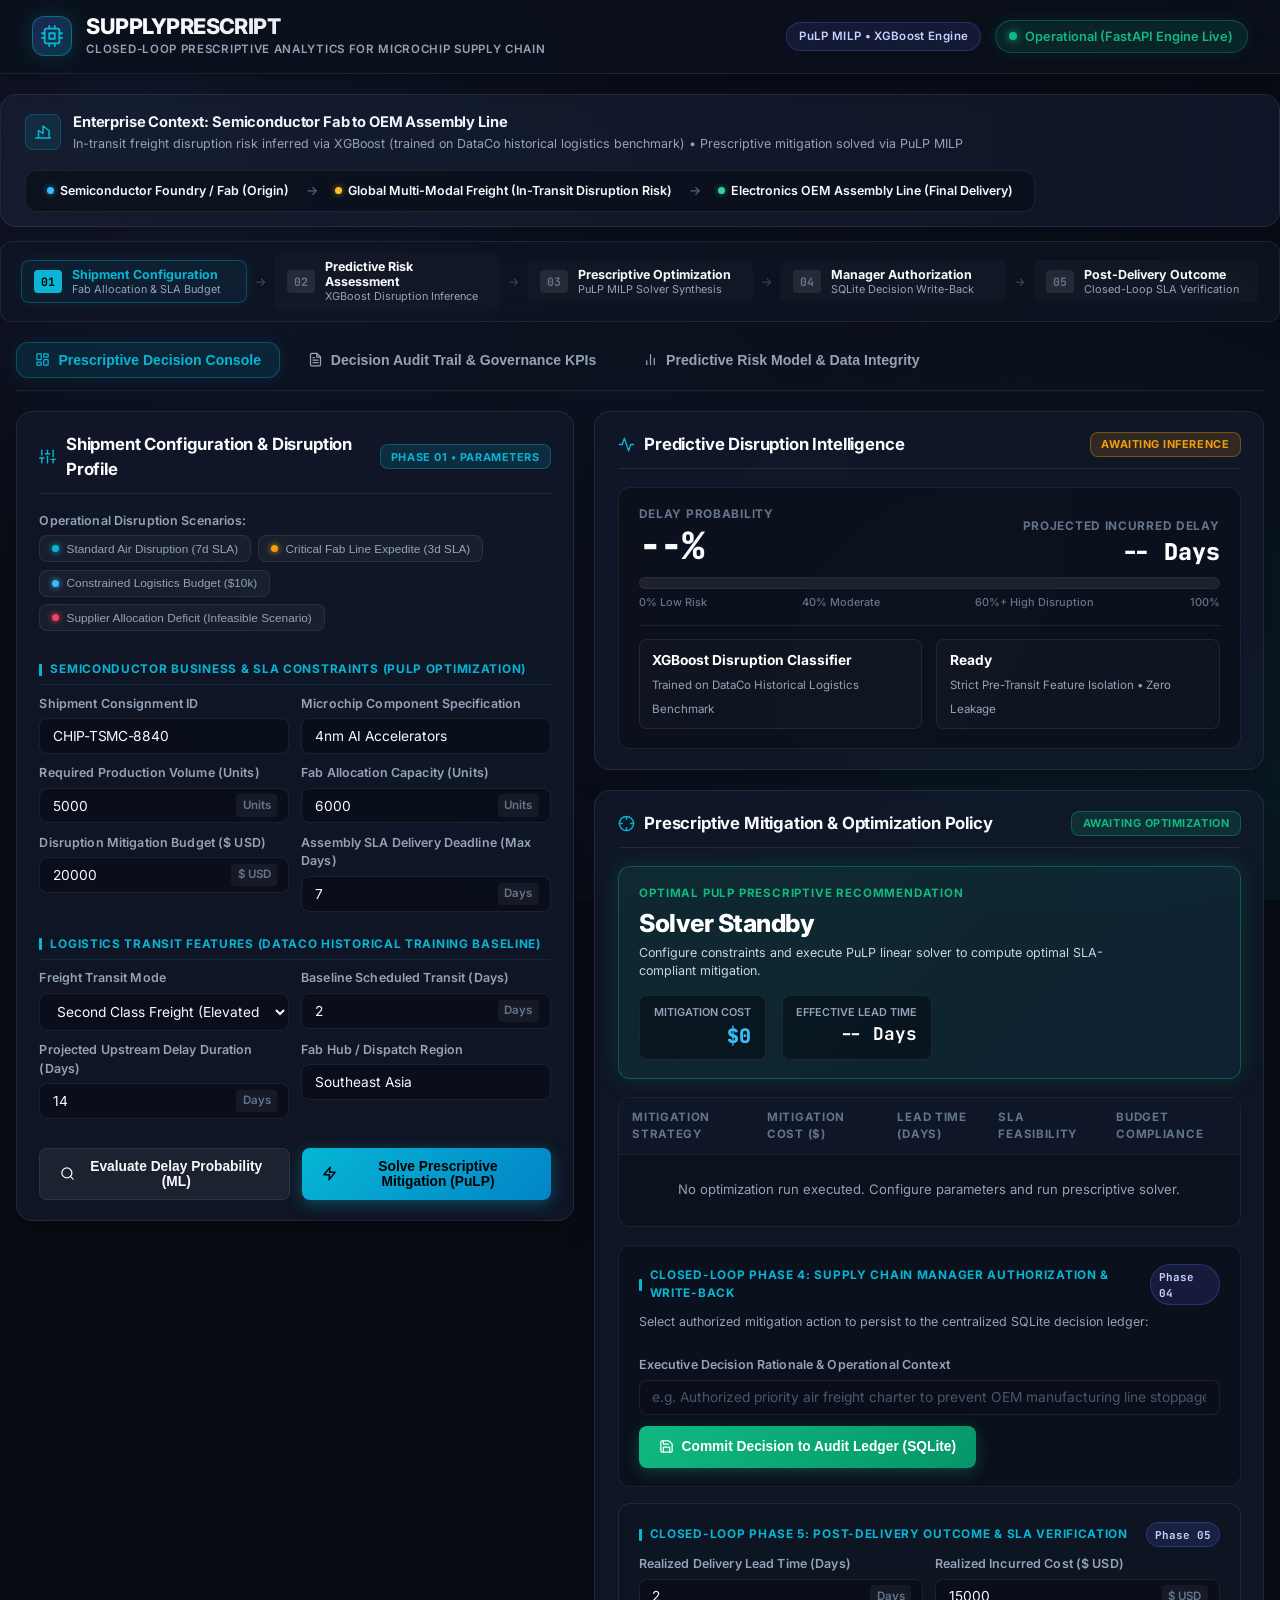
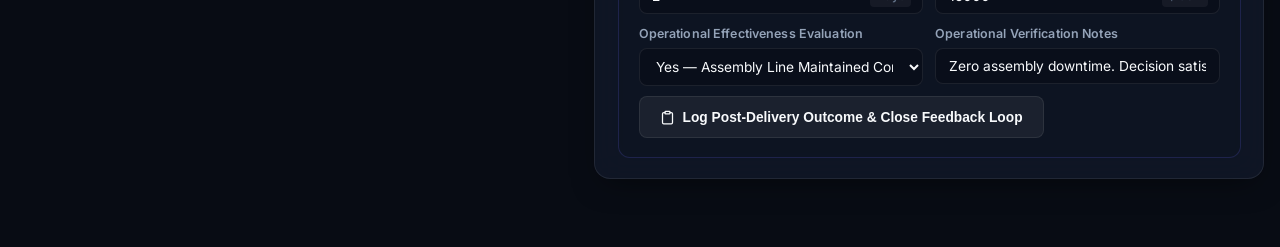
==== commit 61ffd2aa: "refactor(frontend): enterprise UI cleanup, remove decorative emojis, and enhance decision-support pr" ====
--- a/frontend/index.html
+++ b/frontend/index.html
@@ -15,7 +15,13 @@
   <!-- Top Navigation Bar -->
   <header class="navbar">
     <div class="brand-wrapper">
-      <div class="brand-icon">⚡</div>
+      <div class="brand-icon" aria-hidden="true">
+        <svg width="22" height="22" viewBox="0 0 24 24" fill="none" stroke="currentColor" stroke-width="2" stroke-linecap="round" stroke-linejoin="round">
+          <rect x="4" y="4" width="16" height="16" rx="2"></rect>
+          <rect x="9" y="9" width="6" height="6"></rect>
+          <path d="M9 1v3M15 1v3M9 20v3M15 20v3M20 9h3M20 14h3M1 9h3M1 14h3"></path>
+        </svg>
+      </div>
       <div class="brand-info">
         <h1>SUPPLYPRESCRIPT</h1>
         <div class="brand-subtitle">Closed-Loop Prescriptive Analytics for Microchip Supply Chain</div>
@@ -33,7 +39,11 @@
   <!-- Business Context Flow Banner -->
   <section class="scenario-banner" aria-label="Semiconductor Supply Chain Architecture">
     <div class="scenario-title-area">
-      <div class="scenario-icon">🏭</div>
+      <div class="scenario-icon" aria-hidden="true">
+        <svg width="18" height="18" viewBox="0 0 24 24" fill="none" stroke="currentColor" stroke-width="2" stroke-linecap="round" stroke-linejoin="round">
+          <path d="M2 20h20M6 20V10l6 4V4l8 6v10H6z"/>
+        </svg>
+      </div>
       <div class="scenario-text">
         <strong>Enterprise Context: Semiconductor Fab to OEM Assembly Line</strong>
         <p>In-transit freight disruption risk inferred via XGBoost (trained on DataCo historical logistics benchmark) &bull; Prescriptive mitigation solved via PuLP MILP</p>
@@ -41,17 +51,17 @@
     </div>
     <div class="scenario-chain">
       <div class="chain-node supplier">
-        <span class="chain-badge-icon">🏭</span>
+        <span class="chain-dot"></span>
         <span>Semiconductor Foundry / Fab (Origin)</span>
       </div>
-      <div class="chain-arrow">➔</div>
+      <div class="chain-arrow">&rarr;</div>
       <div class="chain-node cargo">
-        <span class="chain-badge-icon">🌐</span>
+        <span class="chain-dot"></span>
         <span>Global Multi-Modal Freight (In-Transit Disruption Risk)</span>
       </div>
-      <div class="chain-arrow">➔</div>
+      <div class="chain-arrow">&rarr;</div>
       <div class="chain-node manufacturer">
-        <span class="chain-badge-icon">⚙️</span>
+        <span class="chain-dot"></span>
         <span>Electronics OEM Assembly Line (Final Delivery)</span>
       </div>
     </div>
@@ -66,7 +76,7 @@
         <span class="step-sub">Fab Allocation &amp; SLA Budget</span>
       </div>
     </div>
-    <div class="stepper-arrow">➔</div>
+    <div class="stepper-arrow">&rarr;</div>
     <div class="stepper-step" id="step2">
       <div class="step-num">02</div>
       <div class="step-content">
@@ -74,7 +84,7 @@
         <span class="step-sub">XGBoost Disruption Inference</span>
       </div>
     </div>
-    <div class="stepper-arrow">➔</div>
+    <div class="stepper-arrow">&rarr;</div>
     <div class="stepper-step" id="step3">
       <div class="step-num">03</div>
       <div class="step-content">
@@ -82,7 +92,7 @@
         <span class="step-sub">PuLP MILP Solver Synthesis</span>
       </div>
     </div>
-    <div class="stepper-arrow">➔</div>
+    <div class="stepper-arrow">&rarr;</div>
     <div class="stepper-step" id="step4">
       <div class="step-num">04</div>
       <div class="step-content">
@@ -90,7 +100,7 @@
         <span class="step-sub">SQLite Decision Write-Back</span>
       </div>
     </div>
-    <div class="stepper-arrow">➔</div>
+    <div class="stepper-arrow">&rarr;</div>
     <div class="stepper-step" id="step5">
       <div class="step-num">05</div>
       <div class="step-content">
@@ -106,13 +116,37 @@
     <!-- Tab Navigation -->
     <nav class="tabs-nav" aria-label="Dashboard Views">
       <button class="tab-btn active" data-tab="tab-console" id="tabConsoleBtn">
-        <span class="tab-icon">🧭</span> Prescriptive Decision Cockpit
+        <span class="tab-icon" aria-hidden="true">
+          <svg width="15" height="15" viewBox="0 0 24 24" fill="none" stroke="currentColor" stroke-width="2" stroke-linecap="round" stroke-linejoin="round">
+            <rect x="3" y="3" width="7" height="9" rx="1"></rect>
+            <rect x="14" y="3" width="7" height="5" rx="1"></rect>
+            <rect x="14" y="12" width="7" height="9" rx="1"></rect>
+            <rect x="3" y="16" width="7" height="5" rx="1"></rect>
+          </svg>
+        </span>
+        <span>Prescriptive Decision Console</span>
       </button>
       <button class="tab-btn" data-tab="tab-audit" id="tabAuditBtn">
-        <span class="tab-icon">📋</span> Decision Audit Trail &amp; Governance KPIs
+        <span class="tab-icon" aria-hidden="true">
+          <svg width="15" height="15" viewBox="0 0 24 24" fill="none" stroke="currentColor" stroke-width="2" stroke-linecap="round" stroke-linejoin="round">
+            <path d="M14 2H6a2 2 0 0 0-2 2v16a2 2 0 0 0 2 2h12a2 2 0 0 0 2-2V8z"></path>
+            <polyline points="14 2 14 8 20 8"></polyline>
+            <line x1="16" y1="13" x2="8" y2="13"></line>
+            <line x1="16" y1="17" x2="8" y2="17"></line>
+            <polyline points="10 9 9 9 8 9"></polyline>
+          </svg>
+        </span>
+        <span>Decision Audit Trail &amp; Governance KPIs</span>
       </button>
       <button class="tab-btn" data-tab="tab-ml" id="tabMlBtn">
-        <span class="tab-icon">📊</span> Predictive Risk Model &amp; Data Integrity
+        <span class="tab-icon" aria-hidden="true">
+          <svg width="15" height="15" viewBox="0 0 24 24" fill="none" stroke="currentColor" stroke-width="2" stroke-linecap="round" stroke-linejoin="round">
+            <line x1="18" y1="20" x2="18" y2="10"></line>
+            <line x1="12" y1="20" x2="12" y2="4"></line>
+            <line x1="6" y1="20" x2="6" y2="14"></line>
+          </svg>
+        </span>
+        <span>Predictive Risk Model &amp; Data Integrity</span>
       </button>
     </nav>
 
@@ -127,7 +161,19 @@
           <div class="card">
             <div class="card-header">
               <div class="card-title-group">
-                <span class="card-icon">⚙️</span>
+                <span class="card-icon" aria-hidden="true">
+                  <svg width="16" height="16" viewBox="0 0 24 24" fill="none" stroke="currentColor" stroke-width="2" stroke-linecap="round" stroke-linejoin="round">
+                    <line x1="4" y1="21" x2="4" y2="14"></line>
+                    <line x1="4" y1="10" x2="4" y2="3"></line>
+                    <line x1="12" y1="21" x2="12" y2="12"></line>
+                    <line x1="12" y1="8" x2="12" y2="3"></line>
+                    <line x1="20" y1="21" x2="20" y2="16"></line>
+                    <line x1="20" y1="12" x2="20" y2="3"></line>
+                    <line x1="1" y1="14" x2="7" y2="14"></line>
+                    <line x1="9" y1="8" x2="15" y2="8"></line>
+                    <line x1="17" y1="16" x2="23" y2="16"></line>
+                  </svg>
+                </span>
                 <h2 class="card-title">Shipment Configuration &amp; Disruption Profile</h2>
               </div>
               <span class="card-badge cyan">Phase 01 &bull; Parameters</span>
@@ -138,16 +184,20 @@
               <label class="form-label">Operational Disruption Scenarios:</label>
               <div class="preset-bar">
                 <button type="button" class="preset-chip" id="presetStandard">
-                  <span class="preset-icon">✈️</span> Standard Air Disruption (7d SLA)
+                  <span class="preset-dot dot-standard"></span>
+                  <span>Standard Air Disruption (7d SLA)</span>
                 </button>
                 <button type="button" class="preset-chip" id="presetCritical">
-                  <span class="preset-icon">🚨</span> Critical Fab Line Expedite (3d SLA)
+                  <span class="preset-dot dot-critical"></span>
+                  <span>Critical Fab Line Expedite (3d SLA)</span>
                 </button>
                 <button type="button" class="preset-chip" id="presetBudget">
-                  <span class="preset-icon">💰</span> Constrained Logistics Budget ($10k)
+                  <span class="preset-dot dot-budget"></span>
+                  <span>Constrained Logistics Budget ($10k)</span>
                 </button>
                 <button type="button" class="preset-chip" id="presetInfeasible">
-                  <span class="preset-icon">⚠️</span> Supplier Allocation Deficit (Infeasible Scenario)
+                  <span class="preset-dot dot-infeasible"></span>
+                  <span>Supplier Allocation Deficit (Infeasible Scenario)</span>
                 </button>
               </div>
             </div>
@@ -155,7 +205,8 @@
             <form id="prescriptionForm">
               <!-- Microchip Business Constraints -->
               <div class="section-label">
-                <span>📐</span> Semiconductor Business &amp; SLA Constraints (PuLP Optimization)
+                <span class="section-indicator"></span>
+                <span>Semiconductor Business &amp; SLA Constraints (PuLP Optimization)</span>
               </div>
               
               <div class="form-grid-2">
@@ -205,7 +256,8 @@
 
               <!-- Logistics Profile (DataCo Features for ML) -->
               <div class="section-label">
-                <span>🚚</span> Logistics Transit Features (DataCo Historical Training Baseline)
+                <span class="section-indicator"></span>
+                <span>Logistics Transit Features (DataCo Historical Training Baseline)</span>
               </div>
               
               <div class="form-grid-2">
@@ -243,10 +295,21 @@
 
               <div class="btn-group">
                 <button type="button" class="btn btn-secondary" id="btnRunPrediction">
-                  <span class="btn-icon">🔍</span> Evaluate Delay Probability (ML)
+                  <span class="btn-icon" aria-hidden="true">
+                    <svg width="15" height="15" viewBox="0 0 24 24" fill="none" stroke="currentColor" stroke-width="2" stroke-linecap="round" stroke-linejoin="round">
+                      <circle cx="11" cy="11" r="8"></circle>
+                      <line x1="21" y1="21" x2="16.65" y2="16.65"></line>
+                    </svg>
+                  </span>
+                  <span>Evaluate Delay Probability (ML)</span>
                 </button>
                 <button type="submit" class="btn btn-primary" id="btnRunPrescription">
-                  <span class="btn-icon">⚡</span> Solve Prescriptive Mitigation (PuLP)
+                  <span class="btn-icon" aria-hidden="true">
+                    <svg width="15" height="15" viewBox="0 0 24 24" fill="none" stroke="currentColor" stroke-width="2.2" stroke-linecap="round" stroke-linejoin="round">
+                      <polygon points="13 2 3 14 12 14 11 22 21 10 12 10 13 2"></polygon>
+                    </svg>
+                  </span>
+                  <span>Solve Prescriptive Mitigation (PuLP)</span>
                 </button>
               </div>
             </form>
@@ -260,7 +323,11 @@
           <div class="card" id="predictionCard">
             <div class="card-header">
               <div class="card-title-group">
-                <span class="card-icon">🧠</span>
+                <span class="card-icon" aria-hidden="true">
+                  <svg width="16" height="16" viewBox="0 0 24 24" fill="none" stroke="currentColor" stroke-width="2" stroke-linecap="round" stroke-linejoin="round">
+                    <polyline points="22 12 18 12 15 21 9 3 6 12 2 12"></polyline>
+                  </svg>
+                </span>
                 <h3 class="card-title">Predictive Disruption Intelligence</h3>
               </div>
               <span class="card-badge amber" id="mlStatusBadge">Awaiting Inference</span>
@@ -303,7 +370,15 @@
           <div class="card" id="optimizationCard">
             <div class="card-header">
               <div class="card-title-group">
-                <span class="card-icon">🎯</span>
+                <span class="card-icon" aria-hidden="true">
+                  <svg width="16" height="16" viewBox="0 0 24 24" fill="none" stroke="currentColor" stroke-width="2" stroke-linecap="round" stroke-linejoin="round">
+                    <circle cx="12" cy="12" r="10"></circle>
+                    <line x1="22" y1="12" x2="18" y2="12"></line>
+                    <line x1="6" y1="12" x2="2" y2="12"></line>
+                    <line x1="12" y1="6" x2="12" y2="2"></line>
+                    <line x1="12" y1="22" x2="12" y2="18"></line>
+                  </svg>
+                </span>
                 <h3 class="card-title">Prescriptive Mitigation &amp; Optimization Policy</h3>
               </div>
               <span class="card-badge emerald" id="optStatusBadge">Awaiting Optimization</span>
@@ -356,7 +431,8 @@
             <div class="closed-loop-box" id="managerDecisionBox">
               <div class="box-header-row">
                 <div class="section-label">
-                  <span>✍️</span> Closed-Loop Phase 4: Supply Chain Manager Authorization &amp; Write-Back
+                  <span class="section-indicator"></span>
+                  <span>Closed-Loop Phase 4: Supply Chain Manager Authorization &amp; Write-Back</span>
                 </div>
                 <span class="stage-pill">Phase 04</span>
               </div>
@@ -374,7 +450,14 @@
               </div>
 
               <button type="button" class="btn btn-success" id="btnRecordDecision">
-                <span class="btn-icon">💾</span> Commit Decision to Audit Ledger (SQLite)
+                <span class="btn-icon" aria-hidden="true">
+                  <svg width="15" height="15" viewBox="0 0 24 24" fill="none" stroke="currentColor" stroke-width="2" stroke-linecap="round" stroke-linejoin="round">
+                    <path d="M19 21H5a2 2 0 0 1-2-2V5a2 2 0 0 1 2-2h11l5 5v11a2 2 0 0 1-2 2z"></path>
+                    <polyline points="17 21 17 13 7 13 7 21"></polyline>
+                    <polyline points="7 3 7 8 15 8"></polyline>
+                  </svg>
+                </span>
+                <span>Commit Decision to Audit Ledger (SQLite)</span>
               </button>
             </div>
 
@@ -382,7 +465,8 @@
             <div class="closed-loop-box outcome-box" id="outcomeTrackingBox">
               <div class="box-header-row">
                 <div class="section-label">
-                  <span>📊</span> Closed-Loop Phase 5: Post-Delivery Outcome &amp; SLA Verification
+                  <span class="section-indicator"></span>
+                  <span>Closed-Loop Phase 5: Post-Delivery Outcome &amp; SLA Verification</span>
                 </div>
                 <span class="stage-pill">Phase 05</span>
               </div>
@@ -406,8 +490,8 @@
                 <div class="form-group">
                   <label class="form-label" for="decisionEffective">Operational Effectiveness Evaluation</label>
                   <select id="decisionEffective" class="form-select">
-                    <option value="1">Yes — Assembly Line Maintained Continuity (SLA Met)</option>
-                    <option value="0">No — Production Bottleneck or Budget Overrun</option>
+                    <option value="1">Yes &mdash; Assembly Line Maintained Continuity (SLA Met)</option>
+                    <option value="0">No &mdash; Production Bottleneck or Budget Overrun</option>
                   </select>
                 </div>
                 <div class="form-group">
@@ -416,7 +500,13 @@
                 </div>
               </div>
               <button type="button" class="btn btn-secondary" id="btnRecordOutcome">
-                <span class="btn-icon">📝</span> Log Post-Delivery Outcome &amp; Close Feedback Loop
+                <span class="btn-icon" aria-hidden="true">
+                  <svg width="15" height="15" viewBox="0 0 24 24" fill="none" stroke="currentColor" stroke-width="2" stroke-linecap="round" stroke-linejoin="round">
+                    <path d="M16 4h2a2 2 0 0 1 2 2v14a2 2 0 0 1-2 2H6a2 2 0 0 1-2-2V6a2 2 0 0 1 2-2h2"></path>
+                    <rect x="8" y="2" width="8" height="4" rx="1" ry="1"></rect>
+                  </svg>
+                </span>
+                <span>Log Post-Delivery Outcome &amp; Close Feedback Loop</span>
               </button>
             </div>
 
@@ -433,7 +523,13 @@
       <!-- KPI Metric Cards -->
       <div class="kpi-grid">
         <div class="kpi-card kpi-cyan">
-          <div class="kpi-icon">📦</div>
+          <div class="kpi-icon" aria-hidden="true">
+            <svg width="22" height="22" viewBox="0 0 24 24" fill="none" stroke="currentColor" stroke-width="2" stroke-linecap="round" stroke-linejoin="round">
+              <path d="M21 16V8a2 2 0 0 0-1-1.73l-7-4a2 2 0 0 0-2 0l-7 4A2 2 0 0 0 3 8v8a2 2 0 0 0 1 1.73l7 4a2 2 0 0 0 2 0l7-4A2 2 0 0 0 21 16z"></path>
+              <polyline points="3.27 6.96 12 12.01 20.73 6.96"></polyline>
+              <line x1="12" y1="22.08" x2="12" y2="12"></line>
+            </svg>
+          </div>
           <div class="kpi-body">
             <div class="kpi-value" id="kpiTotalShipments">0</div>
             <div class="kpi-title">Consignments Monitored</div>
@@ -441,7 +537,13 @@
           </div>
         </div>
         <div class="kpi-card kpi-amber">
-          <div class="kpi-icon">⚠️</div>
+          <div class="kpi-icon" aria-hidden="true">
+            <svg width="22" height="22" viewBox="0 0 24 24" fill="none" stroke="currentColor" stroke-width="2" stroke-linecap="round" stroke-linejoin="round">
+              <path d="M10.29 3.86L1.82 18a2 2 0 0 0 1.71 3h16.94a2 2 0 0 0 1.71-3L13.71 3.86a2 2 0 0 0-3.42 0z"></path>
+              <line x1="12" y1="9" x2="12" y2="13"></line>
+              <line x1="12" y1="17" x2="12.01" y2="17"></line>
+            </svg>
+          </div>
           <div class="kpi-body">
             <div class="kpi-value" id="kpiAvgRisk">0%</div>
             <div class="kpi-title">Mean Disruption Probability</div>
@@ -449,7 +551,12 @@
           </div>
         </div>
         <div class="kpi-card kpi-indigo">
-          <div class="kpi-icon">🎯</div>
+          <div class="kpi-icon" aria-hidden="true">
+            <svg width="22" height="22" viewBox="0 0 24 24" fill="none" stroke="currentColor" stroke-width="2" stroke-linecap="round" stroke-linejoin="round">
+              <circle cx="12" cy="12" r="10"></circle>
+              <polyline points="12 6 12 12 16 14"></polyline>
+            </svg>
+          </div>
           <div class="kpi-body">
             <div class="kpi-value" id="kpiOptimalCount">0</div>
             <div class="kpi-title">Optimal Prescriptions Synthesized</div>
@@ -457,7 +564,12 @@
           </div>
         </div>
         <div class="kpi-card kpi-emerald">
-          <div class="kpi-icon">✅</div>
+          <div class="kpi-icon" aria-hidden="true">
+            <svg width="22" height="22" viewBox="0 0 24 24" fill="none" stroke="currentColor" stroke-width="2" stroke-linecap="round" stroke-linejoin="round">
+              <path d="M22 11.08V12a10 10 0 1 1-5.93-9.14"></path>
+              <polyline points="22 4 12 14.01 9 11.01"></polyline>
+            </svg>
+          </div>
           <div class="kpi-body">
             <div class="kpi-value" id="kpiEffectiveness">100%</div>
             <div class="kpi-title">Mitigation Effectiveness</div>
@@ -470,11 +582,24 @@
       <div class="card">
         <div class="card-header">
           <div class="card-title-group">
-            <span class="card-icon">🗃️</span>
+            <span class="card-icon" aria-hidden="true">
+              <svg width="16" height="16" viewBox="0 0 24 24" fill="none" stroke="currentColor" stroke-width="2" stroke-linecap="round" stroke-linejoin="round">
+                <ellipse cx="12" cy="5" rx="9" ry="3"></ellipse>
+                <path d="M21 12c0 1.66-4 3-9 3s-9-1.34-9-3"></path>
+                <path d="M3 5v14c0 1.66 4 3 9 3s9-1.34 9-3V5"></path>
+              </svg>
+            </span>
             <h3 class="card-title">Persistent Prescriptive Decisions Ledger (SQLite Audit Trail)</h3>
           </div>
           <button type="button" class="btn btn-secondary" id="btnRefreshAudit" style="padding: 0.45rem 1rem; font-size: 0.82rem;">
-            <span class="btn-icon">🔄</span> Refresh Audit Trail
+            <span class="btn-icon" aria-hidden="true">
+              <svg width="14" height="14" viewBox="0 0 24 24" fill="none" stroke="currentColor" stroke-width="2" stroke-linecap="round" stroke-linejoin="round">
+                <polyline points="23 4 23 10 17 10"></polyline>
+                <polyline points="1 20 1 14 7 14"></polyline>
+                <path d="M3.51 9a9 9 0 0 1 14.85-3.36L23 10M1 14l4.64 4.36A9 9 0 0 0 20.49 15"></path>
+              </svg>
+            </span>
+            <span>Refresh Audit Trail</span>
           </button>
         </div>
 
@@ -507,7 +632,12 @@
       <div class="card">
         <div class="card-header">
           <div class="card-title-group">
-            <span class="card-icon">📈</span>
+            <span class="card-icon" aria-hidden="true">
+              <svg width="16" height="16" viewBox="0 0 24 24" fill="none" stroke="currentColor" stroke-width="2" stroke-linecap="round" stroke-linejoin="round">
+                <polyline points="23 6 13.5 15.5 8.5 10.5 1 18"></polyline>
+                <polyline points="17 6 23 6 23 12"></polyline>
+              </svg>
+            </span>
             <h3 class="card-title">Post-Delivery Realized Outcomes &amp; Feedback Verification</h3>
           </div>
         </div>
@@ -546,7 +676,13 @@
         <div class="card">
           <div class="card-header">
             <div class="card-title-group">
-              <span class="card-icon">📊</span>
+              <span class="card-icon" aria-hidden="true">
+                <svg width="16" height="16" viewBox="0 0 24 24" fill="none" stroke="currentColor" stroke-width="2" stroke-linecap="round" stroke-linejoin="round">
+                  <line x1="18" y1="20" x2="18" y2="10"></line>
+                  <line x1="12" y1="20" x2="12" y2="4"></line>
+                  <line x1="6" y1="20" x2="6" y2="14"></line>
+                </svg>
+              </span>
               <h3 class="card-title">XGBoost Delay Risk Classifier &mdash; Validation Metrics</h3>
             </div>
             <span class="card-badge cyan">Held-Out Test Set</span>
@@ -575,7 +711,10 @@
             </div>
           </div>
 
-          <div class="section-label" style="margin-top: 1.5rem;">Held-Out Test Confusion Matrix (N = 36,104 Logistics Dispatches)</div>
+          <div class="section-label" style="margin-top: 1.5rem;">
+            <span class="section-indicator"></span>
+            <span>Held-Out Test Confusion Matrix (N = 36,104 Logistics Dispatches)</span>
+          </div>
           <div class="table-container">
             <table class="options-table matrix-table">
               <thead>
@@ -604,7 +743,11 @@
         <div class="card">
           <div class="card-header">
             <div class="card-title-group">
-              <span class="card-icon">🛡️</span>
+              <span class="card-icon" aria-hidden="true">
+                <svg width="16" height="16" viewBox="0 0 24 24" fill="none" stroke="currentColor" stroke-width="2" stroke-linecap="round" stroke-linejoin="round">
+                  <path d="M12 22s8-4 8-10V5l-8-3-8 3v7c0 6 8 10 8 10z"></path>
+                </svg>
+              </span>
               <h3 class="card-title">Data Governance &amp; Domain Decoupling Architecture</h3>
             </div>
             <span class="card-badge emerald">Zero Data Leakage</span>
@@ -613,7 +756,8 @@
           <div class="governance-content">
             <div class="gov-callout info">
               <div class="gov-callout-title">
-                <span>📌</span> Dataset Integrity &amp; Baseline Logistics Purpose
+                <span class="callout-indicator cyan"></span>
+                <span>Dataset Integrity &amp; Baseline Logistics Purpose</span>
               </div>
               <p>
                 We utilize the <strong>DataCo Supply Chain dataset (180,519 multimodal logistics records)</strong> strictly as historical logistics training data for freight delay probability estimation. <em>It is not labeled or presented as a microchip dataset</em>, but rather models historical freight courier transit times across geographic regions, customer segments, and transit modes.
@@ -622,7 +766,8 @@
 
             <div class="gov-callout alert">
               <div class="gov-callout-title">
-                <span>🛡️</span> Zero Data Leakage Protocol
+                <span class="callout-indicator amber"></span>
+                <span>Zero Data Leakage Protocol</span>
               </div>
               <p>
                 To strictly prevent target contamination, post-transit tracking attributes are completely excluded from predictive model training. Only pre-dispatch scheduling and transit configuration features are provided to the XGBoost inference pipeline:
@@ -648,7 +793,8 @@
 
             <div class="gov-callout success">
               <div class="gov-callout-title">
-                <span>⚡</span> Prescriptive Domain Decoupling
+                <span class="callout-indicator emerald"></span>
+                <span>Prescriptive Domain Decoupling</span>
               </div>
               <p>
                 Domain-specific semiconductor operations&mdash;such as fab wafer allocation, high-priority assembly line deadlines, component BOM quantities, and expedite budgets&mdash;are isolated within the <strong>PuLP MILP optimization engine and persistent SQLite audit trail</strong>, bridging generalized logistics intelligence to microchip manufacturing decisions without synthetic data contamination.
--- a/frontend/style.css
+++ b/frontend/style.css
@@ -91,16 +91,22 @@
 }
 
 .brand-icon {
-  width: 42px;
-  height: 42px;
+  width: 40px;
+  height: 40px;
   border-radius: var(--radius-md);
-  background: linear-gradient(135deg, var(--primary), var(--cyan));
+  background: linear-gradient(135deg, rgba(99, 102, 241, 0.25) 0%, rgba(6, 182, 212, 0.25) 100%);
+  border: 1px solid rgba(6, 182, 212, 0.45);
   display: flex;
   align-items: center;
   justify-content: center;
-  font-size: 1.4rem;
+  color: var(--cyan);
   box-shadow: var(--shadow-glow-cyan);
   flex-shrink: 0;
+}
+
+.brand-icon svg {
+  width: 22px;
+  height: 22px;
 }
 
 .brand-info h1 {
@@ -202,15 +208,21 @@
 }
 
 .scenario-icon {
-  font-size: 1.4rem;
-  background: rgba(255, 255, 255, 0.05);
-  width: 38px;
-  height: 38px;
+  background: rgba(6, 182, 212, 0.1);
+  width: 36px;
+  height: 36px;
   border-radius: var(--radius-sm);
   display: flex;
   align-items: center;
   justify-content: center;
-  border: 1px solid var(--border-subtle);
+  border: 1px solid rgba(6, 182, 212, 0.25);
+  color: var(--cyan);
+  flex-shrink: 0;
+}
+
+.scenario-icon svg {
+  width: 18px;
+  height: 18px;
 }
 
 .scenario-text strong {
@@ -246,21 +258,17 @@
   padding: 0.2rem 0.4rem;
 }
 
-.chain-badge-icon {
-  font-size: 0.85rem;
-}
-
-.chain-node.supplier {
-  color: #38bdf8;
-}
-
-.chain-node.cargo {
-  color: #fbbf24;
-}
-
-.chain-node.manufacturer {
-  color: #34d399;
-}
+.chain-dot {
+  width: 7px;
+  height: 7px;
+  border-radius: 50%;
+  display: inline-block;
+  flex-shrink: 0;
+}
+
+.chain-node.supplier .chain-dot { background: #38bdf8; box-shadow: 0 0 6px rgba(56, 189, 248, 0.6); }
+.chain-node.cargo .chain-dot { background: #fbbf24; box-shadow: 0 0 6px rgba(251, 191, 36, 0.6); }
+.chain-node.manufacturer .chain-dot { background: #34d399; box-shadow: 0 0 6px rgba(52, 211, 153, 0.6); }
 
 .chain-arrow {
   color: var(--text-muted);
@@ -396,7 +404,16 @@
 }
 
 .tab-icon {
-  font-size: 1rem;
+  display: inline-flex;
+  align-items: center;
+  justify-content: center;
+  color: inherit;
+  flex-shrink: 0;
+}
+
+.tab-icon svg {
+  width: 15px;
+  height: 15px;
 }
 
 /* ==========================================================================
@@ -448,7 +465,16 @@
 }
 
 .card-icon {
-  font-size: 1.2rem;
+  display: inline-flex;
+  align-items: center;
+  justify-content: center;
+  color: var(--cyan);
+  flex-shrink: 0;
+}
+
+.card-icon svg {
+  width: 17px;
+  height: 17px;
 }
 
 .card-title {
@@ -501,21 +527,21 @@
   border: 1px solid var(--border-subtle);
   color: var(--text-secondary);
   font-size: 0.74rem;
-  padding: 0.35rem 0.7rem;
-  border-radius: 9999px;
+  padding: 0.35rem 0.75rem;
+  border-radius: var(--radius-sm);
   cursor: pointer;
   transition: var(--transition);
   font-weight: 500;
   display: inline-flex;
   align-items: center;
-  gap: 0.35rem;
+  gap: 0.45rem;
   outline: none;
 }
 
 .preset-chip:hover {
-  background: rgba(99, 102, 241, 0.18);
+  background: rgba(99, 102, 241, 0.15);
   color: #fff;
-  border-color: rgba(99, 102, 241, 0.5);
+  border-color: rgba(99, 102, 241, 0.4);
   transform: translateY(-1px);
 }
 
@@ -523,9 +549,18 @@
   transform: translateY(0);
 }
 
-.preset-icon {
-  font-size: 0.8rem;
-}
+.preset-dot {
+  width: 7px;
+  height: 7px;
+  border-radius: 50%;
+  display: inline-block;
+  flex-shrink: 0;
+}
+
+.preset-dot.dot-standard { background: var(--cyan); box-shadow: 0 0 6px var(--cyan); }
+.preset-dot.dot-critical { background: var(--amber); box-shadow: 0 0 6px var(--amber); }
+.preset-dot.dot-budget { background: var(--blue); box-shadow: 0 0 6px var(--blue); }
+.preset-dot.dot-infeasible { background: var(--rose); box-shadow: 0 0 6px var(--rose); }
 
 .section-label {
   font-size: 0.74rem;
@@ -537,9 +572,18 @@
   margin-bottom: 0.6rem;
   display: flex;
   align-items: center;
-  gap: 0.4rem;
-  padding-bottom: 0.3rem;
+  gap: 0.5rem;
+  padding-bottom: 0.35rem;
   border-bottom: 1px solid rgba(6, 182, 212, 0.15);
+}
+
+.section-indicator {
+  width: 3px;
+  height: 12px;
+  background: var(--cyan);
+  border-radius: 1px;
+  display: inline-block;
+  flex-shrink: 0;
 }
 
 .form-grid-2 {
@@ -628,22 +672,51 @@
   display: inline-flex;
   align-items: center;
   justify-content: center;
-  gap: 0.45rem;
-  padding: 0.7rem 1.25rem;
-  font-size: 0.88rem;
-  font-weight: 600;
-  border-radius: var(--radius-md);
+  gap: 0.5rem;
+  padding: 0.65rem 1.25rem;
+  font-size: 0.86rem;
+  font-weight: 600;
+  border-radius: var(--radius-sm);
   border: none;
   cursor: pointer;
   transition: var(--transition);
   flex: 1;
-  min-height: 44px;
+  min-height: 42px;
   outline: none;
   text-decoration: none;
 }
 
 .btn-icon {
-  font-size: 1rem;
+  display: inline-flex;
+  align-items: center;
+  justify-content: center;
+  color: inherit;
+  flex-shrink: 0;
+}
+
+.btn-icon svg {
+  width: 15px;
+  height: 15px;
+}
+
+.btn-spinner {
+  width: 14px;
+  height: 14px;
+  border: 2px solid rgba(255, 255, 255, 0.25);
+  border-radius: 50%;
+  border-top-color: currentColor;
+  animation: spin 0.8s linear infinite;
+  display: inline-block;
+  flex-shrink: 0;
+}
+
+.btn-primary .btn-spinner {
+  border: 2px solid rgba(0, 0, 0, 0.25);
+  border-top-color: #000;
+}
+
+@keyframes spin {
+  to { transform: rotate(360deg); }
 }
 
 .btn-primary {
@@ -1103,20 +1176,25 @@
 .kpi-card.kpi-emerald::before { background: var(--emerald); }
 
 .kpi-icon {
-  width: 48px;
-  height: 48px;
+  width: 46px;
+  height: 46px;
   border-radius: var(--radius-md);
   display: flex;
   align-items: center;
   justify-content: center;
-  font-size: 1.4rem;
   flex-shrink: 0;
-}
-
-.kpi-cyan .kpi-icon { background: rgba(6, 182, 212, 0.12); color: var(--cyan); }
-.kpi-amber .kpi-icon { background: rgba(245, 158, 11, 0.12); color: var(--amber); }
-.kpi-indigo .kpi-icon { background: rgba(99, 102, 241, 0.12); color: var(--indigo); }
-.kpi-emerald .kpi-icon { background: rgba(16, 185, 129, 0.12); color: var(--emerald); }
+  border: 1px solid var(--border-subtle);
+}
+
+.kpi-icon svg {
+  width: 22px;
+  height: 22px;
+}
+
+.kpi-cyan .kpi-icon { background: rgba(6, 182, 212, 0.12); color: var(--cyan); border-color: rgba(6, 182, 212, 0.3); }
+.kpi-amber .kpi-icon { background: rgba(245, 158, 11, 0.12); color: var(--amber); border-color: rgba(245, 158, 11, 0.3); }
+.kpi-indigo .kpi-icon { background: rgba(99, 102, 241, 0.12); color: var(--indigo); border-color: rgba(99, 102, 241, 0.3); }
+.kpi-emerald .kpi-icon { background: rgba(16, 185, 129, 0.12); color: var(--emerald); border-color: rgba(16, 185, 129, 0.3); }
 
 .kpi-body {
   display: flex;
@@ -1444,4 +1522,67 @@
 
 ::-webkit-scrollbar-thumb:hover {
   background: rgba(255, 255, 255, 0.25);
+}
+
+.callout-indicator {
+  width: 4px;
+  height: 14px;
+  border-radius: 2px;
+  display: inline-block;
+  flex-shrink: 0;
+}
+
+.callout-indicator.cyan { background: var(--cyan); box-shadow: 0 0 8px var(--cyan); }
+.callout-indicator.amber { background: var(--amber); box-shadow: 0 0 8px var(--amber); }
+.callout-indicator.emerald { background: var(--emerald); box-shadow: 0 0 8px var(--emerald); }
+
+.tag-status-delayed {
+  color: var(--rose);
+  background: rgba(244, 63, 94, 0.12);
+  border: 1px solid rgba(244, 63, 94, 0.3);
+  padding: 0.15rem 0.5rem;
+  border-radius: var(--radius-xs);
+  font-size: 0.74rem;
+  font-weight: 600;
+  display: inline-block;
+}
+
+.tag-status-ontime {
+  color: var(--emerald);
+  background: rgba(16, 185, 129, 0.12);
+  border: 1px solid rgba(16, 185, 129, 0.3);
+  padding: 0.15rem 0.5rem;
+  border-radius: var(--radius-xs);
+  font-size: 0.74rem;
+  font-weight: 600;
+  display: inline-block;
+}
+
+.tag-status-effective {
+  color: var(--emerald);
+  font-weight: 600;
+  display: inline-block;
+}
+
+.tag-status-failed {
+  color: var(--rose);
+  font-weight: 600;
+  display: inline-block;
+}
+
+.toast-dot {
+  width: 8px;
+  height: 8px;
+  border-radius: 50%;
+  flex-shrink: 0;
+}
+
+.toast-dot.success {
+  background: var(--emerald);
+  box-shadow: 0 0 8px var(--emerald);
+}
+
+.toast-dot.error {
+  background: var(--rose);
+  box-shadow: 0 0 8px var(--rose);
 }
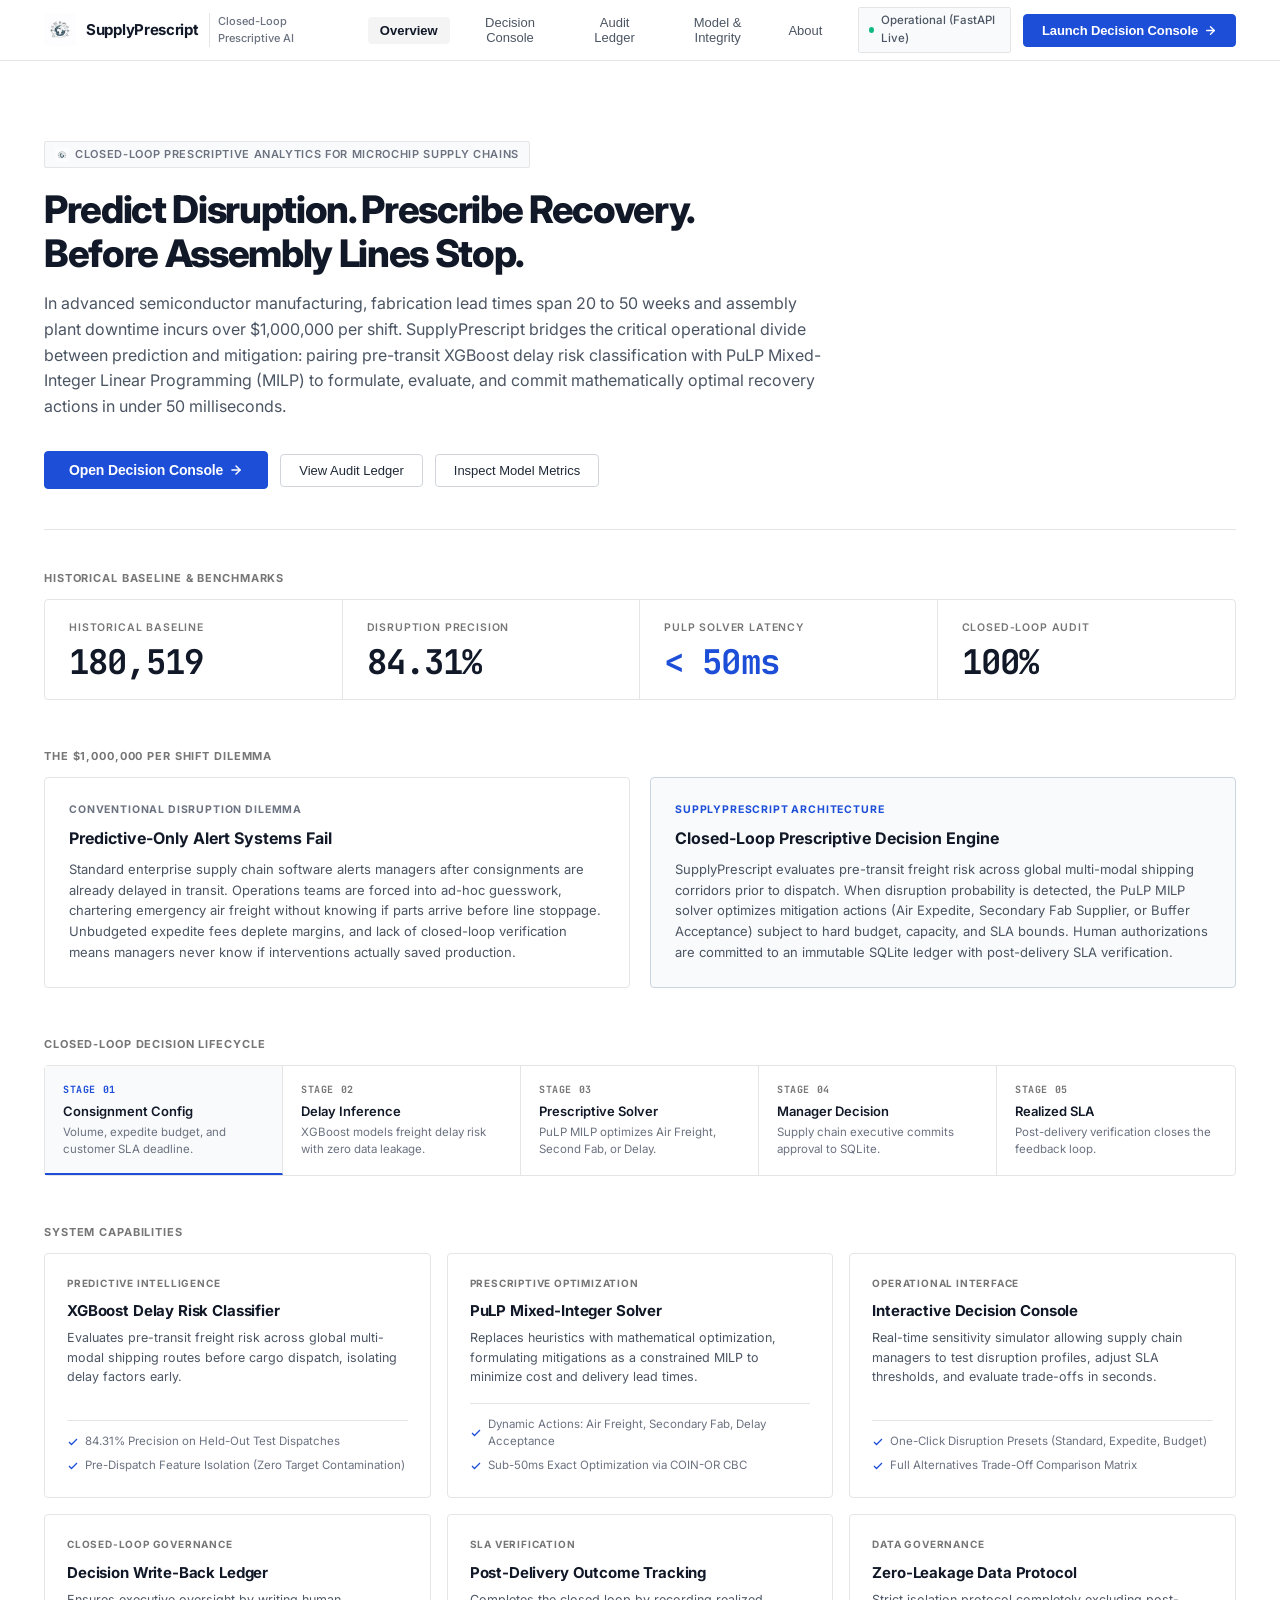
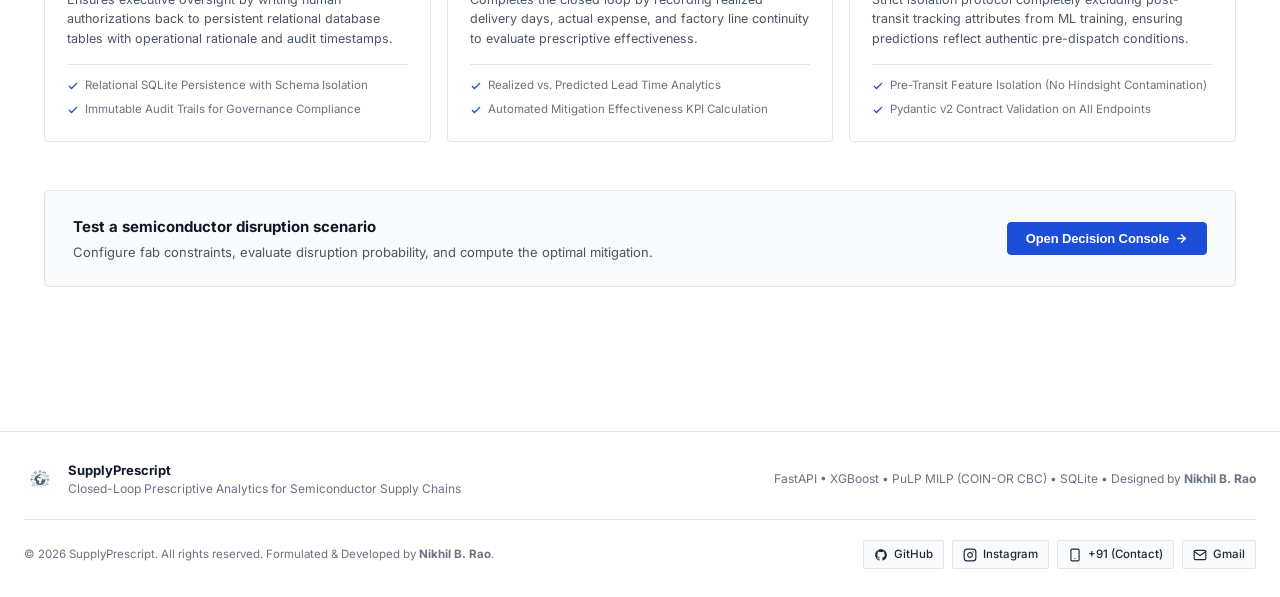
==== commit 4fcff3fa: "feat(frontend): deliver executive Swiss-minimalist website and balanced decision cockpit" ====
--- a/frontend/index.html
+++ b/frontend/index.html
@@ -3,647 +3,722 @@
 <head>
   <meta charset="UTF-8">
   <meta name="viewport" content="width=device-width, initial-scale=1.0">
-  <title>SUPPLYPRESCRIPT | Closed-Loop Prescriptive Analytics for Microchip Supply Chain</title>
-  <meta name="description" content="Closed-loop prescriptive analytics for microchip supply chain decision support. Combines XGBoost delay prediction trained on historical logistics data with PuLP linear programming optimization.">
+  <title>SupplyPrescript — Closed-Loop Prescriptive Analytics for Microchip Supply Chains</title>
+  <meta name="description" content="Swiss-minimalist supply chain decision support system pairing XGBoost pre-transit delay risk prediction with PuLP Mixed-Integer Linear Programming (MILP) prescriptive optimization.">
   <link rel="preconnect" href="https://fonts.googleapis.com">
   <link rel="preconnect" href="https://fonts.gstatic.com" crossorigin>
-  <link href="https://fonts.googleapis.com/css2?family=Inter:wght@300;400;500;600;700;800&family=JetBrains+Mono:wght@400;500;600&display=swap" rel="stylesheet">
+  <link href="https://fonts.googleapis.com/css2?family=Inter:wght@400;500;600;700;800&family=JetBrains+Mono:wght@400;500;600;700&display=swap" rel="stylesheet">
+  <link rel="icon" type="image/png" href="logo.png">
   <link rel="stylesheet" href="style.css">
 </head>
 <body>
 
-  <!-- Top Navigation Bar -->
-  <header class="navbar">
-    <div class="brand-wrapper">
-      <div class="brand-icon" aria-hidden="true">
-        <svg width="22" height="22" viewBox="0 0 24 24" fill="none" stroke="currentColor" stroke-width="2" stroke-linecap="round" stroke-linejoin="round">
-          <rect x="4" y="4" width="16" height="16" rx="2"></rect>
-          <rect x="9" y="9" width="6" height="6"></rect>
-          <path d="M9 1v3M15 1v3M9 20v3M15 20v3M20 9h3M20 14h3M1 9h3M1 14h3"></path>
-        </svg>
-      </div>
-      <div class="brand-info">
-        <h1>SUPPLYPRESCRIPT</h1>
-        <div class="brand-subtitle">Closed-Loop Prescriptive Analytics for Microchip Supply Chain</div>
-      </div>
-    </div>
-    <div class="nav-actions">
-      <span class="tag-badge">PuLP MILP &bull; XGBoost Engine</span>
-      <div id="backendStatusBadge" class="status-badge">
-        <span class="status-dot"></span>
-        <span id="backendStatusText">Connecting...</span>
-      </div>
+  <!-- ======================================================================
+       STICKY TOP NAVIGATION BAR (Full-Width Executive Website Standard)
+       ====================================================================== -->
+  <header class="site-header" role="banner">
+    <div class="header-container">
+      
+      <!-- Brand Anchor -->
+      <a href="#" class="brand-anchor" id="brandHomeLink" title="SupplyPrescript — Homepage">
+        <img src="logo.png" alt="SupplyPrescript Logo" class="brand-logo-img">
+        <div class="brand-title">SupplyPrescript</div>
+        <span class="brand-tag">Closed-Loop Prescriptive AI</span>
+      </a>
+
+      <!-- Primary Navigation Links -->
+      <nav class="main-nav" aria-label="Main Navigation">
+        <button type="button" class="nav-item active tab-btn" data-tab="tab-home" id="tabHomeBtn">
+          <span>Overview</span>
+        </button>
+        <button type="button" class="nav-item tab-btn" data-tab="tab-console" id="tabConsoleBtn">
+          <span>Decision Console</span>
+        </button>
+        <button type="button" class="nav-item tab-btn" data-tab="tab-audit" id="tabAuditBtn">
+          <span>Audit Ledger</span>
+        </button>
+        <button type="button" class="nav-item tab-btn" data-tab="tab-ml" id="tabMlBtn">
+          <span>Model &amp; Integrity</span>
+        </button>
+        <button type="button" class="nav-item tab-btn" data-tab="tab-about" id="tabAboutBtn">
+          <span>About</span>
+        </button>
+      </nav>
+
+      <!-- Right Header Actions -->
+      <div class="header-actions">
+        <!-- Live System Status -->
+        <div id="backendStatusBadge" class="status-indicator" title="FastAPI Engine &amp; SQLite Health">
+          <span class="status-dot"></span>
+          <span id="backendStatusText">Operational</span>
+        </div>
+
+        <!-- THE KEY BUTTON (Royal Cobalt Blue Accent) -->
+        <button type="button" class="btn-key" id="navLaunchConsoleBtn">
+          <span>Launch Decision Console</span>
+          <svg width="13" height="13" viewBox="0 0 24 24" fill="none" stroke="currentColor" stroke-width="2.5" stroke-linecap="round" stroke-linejoin="round">
+            <line x1="5" y1="12" x2="19" y2="12"></line>
+            <polyline points="12 5 19 12 12 19"></polyline>
+          </svg>
+        </button>
+      </div>
+
     </div>
   </header>
 
-  <!-- Business Context Flow Banner -->
-  <section class="scenario-banner" aria-label="Semiconductor Supply Chain Architecture">
-    <div class="scenario-title-area">
-      <div class="scenario-icon" aria-hidden="true">
-        <svg width="18" height="18" viewBox="0 0 24 24" fill="none" stroke="currentColor" stroke-width="2" stroke-linecap="round" stroke-linejoin="round">
-          <path d="M2 20h20M6 20V10l6 4V4l8 6v10H6z"/>
-        </svg>
-      </div>
-      <div class="scenario-text">
-        <strong>Enterprise Context: Semiconductor Fab to OEM Assembly Line</strong>
-        <p>In-transit freight disruption risk inferred via XGBoost (trained on DataCo historical logistics benchmark) &bull; Prescriptive mitigation solved via PuLP MILP</p>
-      </div>
-    </div>
-    <div class="scenario-chain">
-      <div class="chain-node supplier">
-        <span class="chain-dot"></span>
-        <span>Semiconductor Foundry / Fab (Origin)</span>
-      </div>
-      <div class="chain-arrow">&rarr;</div>
-      <div class="chain-node cargo">
-        <span class="chain-dot"></span>
-        <span>Global Multi-Modal Freight (In-Transit Disruption Risk)</span>
-      </div>
-      <div class="chain-arrow">&rarr;</div>
-      <div class="chain-node manufacturer">
-        <span class="chain-dot"></span>
-        <span>Electronics OEM Assembly Line (Final Delivery)</span>
-      </div>
-    </div>
-  </section>
-
-  <!-- 5-Stage Closed-Loop Workflow Sequence -->
-  <section class="workflow-stepper" aria-label="Closed-Loop Decision Workflow Architecture">
-    <div class="stepper-step active" id="step1">
-      <div class="step-num">01</div>
-      <div class="step-content">
-        <span class="step-title">Shipment Configuration</span>
-        <span class="step-sub">Fab Allocation &amp; SLA Budget</span>
-      </div>
-    </div>
-    <div class="stepper-arrow">&rarr;</div>
-    <div class="stepper-step" id="step2">
-      <div class="step-num">02</div>
-      <div class="step-content">
-        <span class="step-title">Predictive Risk Assessment</span>
-        <span class="step-sub">XGBoost Disruption Inference</span>
-      </div>
-    </div>
-    <div class="stepper-arrow">&rarr;</div>
-    <div class="stepper-step" id="step3">
-      <div class="step-num">03</div>
-      <div class="step-content">
-        <span class="step-title">Prescriptive Optimization</span>
-        <span class="step-sub">PuLP MILP Solver Synthesis</span>
-      </div>
-    </div>
-    <div class="stepper-arrow">&rarr;</div>
-    <div class="stepper-step" id="step4">
-      <div class="step-num">04</div>
-      <div class="step-content">
-        <span class="step-title">Manager Authorization</span>
-        <span class="step-sub">SQLite Decision Write-Back</span>
-      </div>
-    </div>
-    <div class="stepper-arrow">&rarr;</div>
-    <div class="stepper-step" id="step5">
-      <div class="step-num">05</div>
-      <div class="step-content">
-        <span class="step-title">Post-Delivery Outcome</span>
-        <span class="step-sub">Closed-Loop SLA Verification</span>
-      </div>
-    </div>
-  </section>
-
-  <!-- Main Workspace -->
-  <main class="main-container">
-    
-    <!-- Tab Navigation -->
-    <nav class="tabs-nav" aria-label="Dashboard Views">
-      <button class="tab-btn active" data-tab="tab-console" id="tabConsoleBtn">
-        <span class="tab-icon" aria-hidden="true">
-          <svg width="15" height="15" viewBox="0 0 24 24" fill="none" stroke="currentColor" stroke-width="2" stroke-linecap="round" stroke-linejoin="round">
-            <rect x="3" y="3" width="7" height="9" rx="1"></rect>
-            <rect x="14" y="3" width="7" height="5" rx="1"></rect>
-            <rect x="14" y="12" width="7" height="9" rx="1"></rect>
-            <rect x="3" y="16" width="7" height="5" rx="1"></rect>
+  <!-- ======================================================================
+       MAIN CONTENT CONTAINER
+       ====================================================================== -->
+  <main class="site-main" id="mainContent">
+
+    <!-- ====================================================================
+         VIEW 1: EXECUTIVE WEBSITE HOMEPAGE (Presented First on Load)
+         ==================================================================== -->
+    <section id="tab-home" class="tab-content" aria-labelledby="homeHeadline">
+      
+      <!-- Executive Hero Section -->
+      <div class="hero-wrapper">
+        <div class="hero-pill-badge">
+          <img src="logo.png" alt="" class="hero-pill-logo">
+          <span>Closed-Loop Prescriptive Analytics for Microchip Supply Chains</span>
+        </div>
+
+        <h1 class="hero-headline" id="homeHeadline">
+          Predict Disruption. Prescribe Recovery.<br>Before Assembly Lines Stop.
+        </h1>
+
+        <p class="hero-subheadline">
+          In advanced semiconductor manufacturing, fabrication lead times span 20 to 50 weeks and assembly plant downtime incurs over $1,000,000 per shift. SupplyPrescript bridges the critical operational divide between prediction and mitigation: pairing pre-transit XGBoost delay risk classification with PuLP Mixed-Integer Linear Programming (MILP) to formulate, evaluate, and commit mathematically optimal recovery actions in under 50 milliseconds.
+        </p>
+
+        <!-- Hero Call to Action Strip -->
+        <div class="hero-cta-strip">
+          <!-- Primary CTA (Key Button) -->
+          <button type="button" class="btn-key btn-key-large" id="heroLaunchBtn">
+            <span>Open Decision Console</span>
+            <svg width="14" height="14" viewBox="0 0 24 24" fill="none" stroke="currentColor" stroke-width="2.5" stroke-linecap="round" stroke-linejoin="round">
+              <line x1="5" y1="12" x2="19" y2="12"></line>
+              <polyline points="12 5 19 12 12 19"></polyline>
+            </svg>
+          </button>
+          <button type="button" class="btn-secondary" id="heroAuditBtn">
+            <span>View Audit Ledger</span>
+          </button>
+          <button type="button" class="btn-secondary" id="heroMlBtn">
+            <span>Inspect Model Metrics</span>
+          </button>
+        </div>
+      </div>
+
+      <!-- Historical Baseline & Operational Benchmarks (Signature Segmented Bar) -->
+      <div class="metrics-section">
+        <span class="section-eyebrow">HISTORICAL BASELINE &amp; BENCHMARKS</span>
+        <div class="kpi-segmented-bar">
+          <div class="kpi-segment">
+            <span class="kpi-segment-label">HISTORICAL BASELINE</span>
+            <div class="kpi-segment-number mono">180,519</div>
+          </div>
+          <div class="kpi-segment">
+            <span class="kpi-segment-label">DISRUPTION PRECISION</span>
+            <div class="kpi-segment-number mono">84.31%</div>
+          </div>
+          <div class="kpi-segment">
+            <span class="kpi-segment-label">PULP SOLVER LATENCY</span>
+            <div class="kpi-segment-number mono accent">&lt; 50ms</div>
+          </div>
+          <div class="kpi-segment">
+            <span class="kpi-segment-label">CLOSED-LOOP AUDIT</span>
+            <div class="kpi-segment-number mono">100%</div>
+          </div>
+        </div>
+      </div>
+
+      <!-- Problem vs. Solution Executive Comparative Matrix -->
+      <div class="comparison-section">
+        <span class="section-eyebrow">THE $1,000,000 PER SHIFT DILEMMA</span>
+        <div class="comparison-grid">
+          
+          <!-- Problem Card -->
+          <div class="comparison-card">
+            <span class="comparison-card-tag">Conventional Disruption Dilemma</span>
+            <h2 class="comparison-card-title">Predictive-Only Alert Systems Fail</h2>
+            <p class="comparison-card-text">
+              Standard enterprise supply chain software alerts managers after consignments are already delayed in transit. Operations teams are forced into ad-hoc guesswork, chartering emergency air freight without knowing if parts arrive before line stoppage. Unbudgeted expedite fees deplete margins, and lack of closed-loop verification means managers never know if interventions actually saved production.
+            </p>
+          </div>
+
+          <!-- Solution Card (Highlight) -->
+          <div class="comparison-card highlight">
+            <span class="comparison-card-tag">SupplyPrescript Architecture</span>
+            <h2 class="comparison-card-title">Closed-Loop Prescriptive Decision Engine</h2>
+            <p class="comparison-card-text">
+              SupplyPrescript evaluates pre-transit freight risk across global multi-modal shipping corridors prior to dispatch. When disruption probability is detected, the PuLP MILP solver optimizes mitigation actions (Air Expedite, Secondary Fab Supplier, or Buffer Acceptance) subject to hard budget, capacity, and SLA bounds. Human authorizations are committed to an immutable SQLite ledger with post-delivery SLA verification.
+            </p>
+          </div>
+
+        </div>
+      </div>
+
+      <!-- 5-Stage Closed-Loop Decision Lifecycle -->
+      <div class="workflow-section">
+        <span class="section-eyebrow">CLOSED-LOOP DECISION LIFECYCLE</span>
+        <div class="stepper-connected-bar" id="workflowStepper">
+          <div class="stepper-connected-item active" id="step1">
+            <span class="stepper-tag mono">STAGE 01</span>
+            <div class="stepper-name">Consignment Config</div>
+            <div class="stepper-desc">Volume, expedite budget, and customer SLA deadline.</div>
+          </div>
+          <div class="stepper-connected-item" id="step2">
+            <span class="stepper-tag mono">STAGE 02</span>
+            <div class="stepper-name">Delay Inference</div>
+            <div class="stepper-desc">XGBoost models freight delay risk with zero data leakage.</div>
+          </div>
+          <div class="stepper-connected-item" id="step3">
+            <span class="stepper-tag mono">STAGE 03</span>
+            <div class="stepper-name">Prescriptive Solver</div>
+            <div class="stepper-desc">PuLP MILP optimizes Air Freight, Second Fab, or Delay.</div>
+          </div>
+          <div class="stepper-connected-item" id="step4">
+            <span class="stepper-tag mono">STAGE 04</span>
+            <div class="stepper-name">Manager Decision</div>
+            <div class="stepper-desc">Supply chain executive commits approval to SQLite.</div>
+          </div>
+          <div class="stepper-connected-item" id="step5">
+            <span class="stepper-tag mono">STAGE 05</span>
+            <div class="stepper-name">Realized SLA</div>
+            <div class="stepper-desc">Post-delivery verification closes the feedback loop.</div>
+          </div>
+        </div>
+      </div>
+
+      <!-- System Capabilities (3x2 Structured Grid) -->
+      <div class="capabilities-section" id="capabilitiesSection">
+        <span class="section-eyebrow">SYSTEM CAPABILITIES</span>
+        <div class="capabilities-grid">
+          
+          <!-- Capability 1 -->
+          <div class="capability-card">
+            <span class="capability-tag">Predictive Intelligence</span>
+            <h2 class="capability-title">XGBoost Delay Risk Classifier</h2>
+            <p class="capability-text">
+              Evaluates pre-transit freight risk across global multi-modal shipping routes before cargo dispatch, isolating delay factors early.
+            </p>
+            <ul class="capability-specs">
+              <li>
+                <svg width="12" height="12" viewBox="0 0 24 24" fill="none" stroke="currentColor" stroke-width="2.5"><polyline points="20 6 9 17 4 12"></polyline></svg>
+                <span>84.31% Precision on Held-Out Test Dispatches</span>
+              </li>
+              <li>
+                <svg width="12" height="12" viewBox="0 0 24 24" fill="none" stroke="currentColor" stroke-width="2.5"><polyline points="20 6 9 17 4 12"></polyline></svg>
+                <span>Pre-Dispatch Feature Isolation (Zero Target Contamination)</span>
+              </li>
+            </ul>
+          </div>
+
+          <!-- Capability 2 -->
+          <div class="capability-card">
+            <span class="capability-tag">Prescriptive Optimization</span>
+            <h2 class="capability-title">PuLP Mixed-Integer Solver</h2>
+            <p class="capability-text">
+              Replaces heuristics with mathematical optimization, formulating mitigations as a constrained MILP to minimize cost and delivery lead times.
+            </p>
+            <ul class="capability-specs">
+              <li>
+                <svg width="12" height="12" viewBox="0 0 24 24" fill="none" stroke="currentColor" stroke-width="2.5"><polyline points="20 6 9 17 4 12"></polyline></svg>
+                <span>Dynamic Actions: Air Freight, Secondary Fab, Delay Acceptance</span>
+              </li>
+              <li>
+                <svg width="12" height="12" viewBox="0 0 24 24" fill="none" stroke="currentColor" stroke-width="2.5"><polyline points="20 6 9 17 4 12"></polyline></svg>
+                <span>Sub-50ms Exact Optimization via COIN-OR CBC</span>
+              </li>
+            </ul>
+          </div>
+
+          <!-- Capability 3 -->
+          <div class="capability-card">
+            <span class="capability-tag">Operational Interface</span>
+            <h2 class="capability-title">Interactive Decision Console</h2>
+            <p class="capability-text">
+              Real-time sensitivity simulator allowing supply chain managers to test disruption profiles, adjust SLA thresholds, and evaluate trade-offs in seconds.
+            </p>
+            <ul class="capability-specs">
+              <li>
+                <svg width="12" height="12" viewBox="0 0 24 24" fill="none" stroke="currentColor" stroke-width="2.5"><polyline points="20 6 9 17 4 12"></polyline></svg>
+                <span>One-Click Disruption Presets (Standard, Expedite, Budget)</span>
+              </li>
+              <li>
+                <svg width="12" height="12" viewBox="0 0 24 24" fill="none" stroke="currentColor" stroke-width="2.5"><polyline points="20 6 9 17 4 12"></polyline></svg>
+                <span>Full Alternatives Trade-Off Comparison Matrix</span>
+              </li>
+            </ul>
+          </div>
+
+          <!-- Capability 4 -->
+          <div class="capability-card">
+            <span class="capability-tag">Closed-Loop Governance</span>
+            <h2 class="capability-title">Decision Write-Back Ledger</h2>
+            <p class="capability-text">
+              Ensures executive oversight by writing human authorizations back to persistent relational database tables with operational rationale and audit timestamps.
+            </p>
+            <ul class="capability-specs">
+              <li>
+                <svg width="12" height="12" viewBox="0 0 24 24" fill="none" stroke="currentColor" stroke-width="2.5"><polyline points="20 6 9 17 4 12"></polyline></svg>
+                <span>Relational SQLite Persistence with Schema Isolation</span>
+              </li>
+              <li>
+                <svg width="12" height="12" viewBox="0 0 24 24" fill="none" stroke="currentColor" stroke-width="2.5"><polyline points="20 6 9 17 4 12"></polyline></svg>
+                <span>Immutable Audit Trails for Governance Compliance</span>
+              </li>
+            </ul>
+          </div>
+
+          <!-- Capability 5 -->
+          <div class="capability-card">
+            <span class="capability-tag">SLA Verification</span>
+            <h2 class="capability-title">Post-Delivery Outcome Tracking</h2>
+            <p class="capability-text">
+              Completes the closed loop by recording realized delivery days, actual expense, and factory line continuity to evaluate prescriptive effectiveness.
+            </p>
+            <ul class="capability-specs">
+              <li>
+                <svg width="12" height="12" viewBox="0 0 24 24" fill="none" stroke="currentColor" stroke-width="2.5"><polyline points="20 6 9 17 4 12"></polyline></svg>
+                <span>Realized vs. Predicted Lead Time Analytics</span>
+              </li>
+              <li>
+                <svg width="12" height="12" viewBox="0 0 24 24" fill="none" stroke="currentColor" stroke-width="2.5"><polyline points="20 6 9 17 4 12"></polyline></svg>
+                <span>Automated Mitigation Effectiveness KPI Calculation</span>
+              </li>
+            </ul>
+          </div>
+
+          <!-- Capability 6 -->
+          <div class="capability-card">
+            <span class="capability-tag">Data Governance</span>
+            <h2 class="capability-title">Zero-Leakage Data Protocol</h2>
+            <p class="capability-text">
+              Strict isolation protocol completely excluding post-transit tracking attributes from ML training, ensuring predictions reflect authentic pre-dispatch conditions.
+            </p>
+            <ul class="capability-specs">
+              <li>
+                <svg width="12" height="12" viewBox="0 0 24 24" fill="none" stroke="currentColor" stroke-width="2.5"><polyline points="20 6 9 17 4 12"></polyline></svg>
+                <span>Pre-Transit Feature Isolation (No Hindsight Contamination)</span>
+              </li>
+              <li>
+                <svg width="12" height="12" viewBox="0 0 24 24" fill="none" stroke="currentColor" stroke-width="2.5"><polyline points="20 6 9 17 4 12"></polyline></svg>
+                <span>Pydantic v2 Contract Validation on All Endpoints</span>
+              </li>
+            </ul>
+          </div>
+
+        </div>
+      </div>
+
+      <!-- Action Callout Bar -->
+      <div class="action-callout-bar">
+        <div>
+          <h3>Test a semiconductor disruption scenario</h3>
+          <p>Configure fab constraints, evaluate disruption probability, and compute the optimal mitigation.</p>
+        </div>
+        <button type="button" class="btn-key" id="homeCalloutBtn">
+          <span>Open Decision Console</span>
+          <svg width="13" height="13" viewBox="0 0 24 24" fill="none" stroke="currentColor" stroke-width="2.5" stroke-linecap="round" stroke-linejoin="round">
+            <line x1="5" y1="12" x2="19" y2="12"></line>
+            <polyline points="12 5 19 12 12 19"></polyline>
           </svg>
-        </span>
-        <span>Prescriptive Decision Console</span>
-      </button>
-      <button class="tab-btn" data-tab="tab-audit" id="tabAuditBtn">
-        <span class="tab-icon" aria-hidden="true">
-          <svg width="15" height="15" viewBox="0 0 24 24" fill="none" stroke="currentColor" stroke-width="2" stroke-linecap="round" stroke-linejoin="round">
-            <path d="M14 2H6a2 2 0 0 0-2 2v16a2 2 0 0 0 2 2h12a2 2 0 0 0 2-2V8z"></path>
-            <polyline points="14 2 14 8 20 8"></polyline>
-            <line x1="16" y1="13" x2="8" y2="13"></line>
-            <line x1="16" y1="17" x2="8" y2="17"></line>
-            <polyline points="10 9 9 9 8 9"></polyline>
-          </svg>
-        </span>
-        <span>Decision Audit Trail &amp; Governance KPIs</span>
-      </button>
-      <button class="tab-btn" data-tab="tab-ml" id="tabMlBtn">
-        <span class="tab-icon" aria-hidden="true">
-          <svg width="15" height="15" viewBox="0 0 24 24" fill="none" stroke="currentColor" stroke-width="2" stroke-linecap="round" stroke-linejoin="round">
-            <line x1="18" y1="20" x2="18" y2="10"></line>
-            <line x1="12" y1="20" x2="12" y2="4"></line>
-            <line x1="6" y1="20" x2="6" y2="14"></line>
-          </svg>
-        </span>
-        <span>Predictive Risk Model &amp; Data Integrity</span>
-      </button>
-    </nav>
-
-    <!-- ======================================================================
-         TAB 1: CLOSED-LOOP DECISION CONSOLE
-         ====================================================================== -->
-    <div id="tab-console" class="tab-content">
-      <div class="dashboard-grid">
+        </button>
+      </div>
+
+    </section>
+
+    <!-- ====================================================================
+         VIEW 2: DECISION CONSOLE (Inside Operational Feature)
+         ==================================================================== -->
+    <section id="tab-console" class="tab-content hidden" aria-labelledby="consoleViewTitle">
+      
+      <!-- Breadcrumb Navigation -->
+      <div class="view-breadcrumb-row">
+        <div class="view-breadcrumb">
+          <button type="button" class="back-to-home">SupplyPrescript</button>
+          <span class="view-breadcrumb-sep">/</span>
+          <span class="view-breadcrumb-current" id="topbarCurrentView">Decision Console</span>
+        </div>
+        <button type="button" class="btn-secondary back-to-home" style="padding: 4px 10px; font-size: 11.5px;">
+          <span>&larr; Back to Overview</span>
+        </button>
+      </div>
+
+      <div class="page-header">
+        <h1 class="page-title" id="consoleViewTitle">Prescriptive decision console</h1>
+        <p class="page-subtitle">Configure semiconductor consignment parameters, evaluate pre-transit disruption risk, and solve optimal recovery.</p>
+      </div>
+
+      <!-- Scenario Presets Strip -->
+      <div class="presets-strip">
+        <span class="section-eyebrow" style="margin-bottom: 0; margin-right: 4px;">OPERATIONAL PRESETS:</span>
+        <button type="button" class="preset-chip" id="presetStandard">Standard Air Disruption (7d SLA)</button>
+        <button type="button" class="preset-chip" id="presetCritical">Critical Fab Expedite (3d SLA)</button>
+        <button type="button" class="preset-chip" id="presetBudget">Constrained Budget ($10k)</button>
+        <button type="button" class="preset-chip" id="presetInfeasible">Supplier Allocation Deficit (Infeasible)</button>
+      </div>
+
+      <!-- 2-Column Balanced Console Cockpit -->
+      <div class="console-split">
         
-        <!-- Left Column: Input Controls & Presets -->
-        <div class="col-inputs">
-          <div class="card">
-            <div class="card-header">
-              <div class="card-title-group">
-                <span class="card-icon" aria-hidden="true">
-                  <svg width="16" height="16" viewBox="0 0 24 24" fill="none" stroke="currentColor" stroke-width="2" stroke-linecap="round" stroke-linejoin="round">
-                    <line x1="4" y1="21" x2="4" y2="14"></line>
-                    <line x1="4" y1="10" x2="4" y2="3"></line>
-                    <line x1="12" y1="21" x2="12" y2="12"></line>
-                    <line x1="12" y1="8" x2="12" y2="3"></line>
-                    <line x1="20" y1="21" x2="20" y2="16"></line>
-                    <line x1="20" y1="12" x2="20" y2="3"></line>
-                    <line x1="1" y1="14" x2="7" y2="14"></line>
-                    <line x1="9" y1="8" x2="15" y2="8"></line>
-                    <line x1="17" y1="16" x2="23" y2="16"></line>
-                  </svg>
-                </span>
-                <h2 class="card-title">Shipment Configuration &amp; Disruption Profile</h2>
-              </div>
-              <span class="card-badge cyan">Phase 01 &bull; Parameters</span>
-            </div>
-
-            <!-- Preset Scenarios -->
-            <div class="form-group">
-              <label class="form-label">Operational Disruption Scenarios:</label>
-              <div class="preset-bar">
-                <button type="button" class="preset-chip" id="presetStandard">
-                  <span class="preset-dot dot-standard"></span>
-                  <span>Standard Air Disruption (7d SLA)</span>
-                </button>
-                <button type="button" class="preset-chip" id="presetCritical">
-                  <span class="preset-dot dot-critical"></span>
-                  <span>Critical Fab Line Expedite (3d SLA)</span>
-                </button>
-                <button type="button" class="preset-chip" id="presetBudget">
-                  <span class="preset-dot dot-budget"></span>
-                  <span>Constrained Logistics Budget ($10k)</span>
-                </button>
-                <button type="button" class="preset-chip" id="presetInfeasible">
-                  <span class="preset-dot dot-infeasible"></span>
-                  <span>Supplier Allocation Deficit (Infeasible Scenario)</span>
-                </button>
-              </div>
-            </div>
+        <!-- Left Column: Input Form & Governance Actions (Phase 01, 04, 05) -->
+        <div class="console-form-col">
+          
+          <!-- Phase 01: Consignment Specifications -->
+          <div class="swiss-card">
+            <div class="swiss-card-header">
+              <span class="swiss-card-title">Consignment Specifications</span>
+              <span class="swiss-badge">Phase 01</span>
+            </div>
+            <p class="console-card-hint">Define microchip production volume, fab allocation bounds, SLA deadline, and freight transit mode.</p>
 
             <form id="prescriptionForm">
-              <!-- Microchip Business Constraints -->
-              <div class="section-label">
-                <span class="section-indicator"></span>
-                <span>Semiconductor Business &amp; SLA Constraints (PuLP Optimization)</span>
-              </div>
               
-              <div class="form-grid-2">
-                <div class="form-group">
-                  <label class="form-label" for="shipmentId">Shipment Consignment ID</label>
-                  <input type="text" id="shipmentId" class="form-input mono" value="CHIP-TSMC-8840" required placeholder="e.g. CHIP-TSMC-8840">
-                </div>
-                <div class="form-group">
-                  <label class="form-label" for="componentName">Microchip Component Specification</label>
-                  <input type="text" id="componentName" class="form-input" value="4nm AI Accelerators" required placeholder="e.g. 4nm AI Accelerators">
-                </div>
-              </div>
-
-              <div class="form-grid-2">
-                <div class="form-group">
-                  <label class="form-label" for="requiredQuantity">Required Production Volume (Units)</label>
-                  <div class="input-with-unit">
-                    <input type="number" id="requiredQuantity" class="form-input" value="5000" min="1" required>
-                    <span class="input-unit">Units</span>
+              <div class="form-grid-2 form-field-group">
+                <div>
+                  <label class="micro-label" for="shipmentId">Consignment ID</label>
+                  <input type="text" id="shipmentId" class="swiss-input mono" value="CHIP-TSMC-8840" required placeholder="e.g. CHIP-TSMC-8840">
+                </div>
+                <div>
+                  <label class="micro-label" for="componentName">Microchip Component</label>
+                  <input type="text" id="componentName" class="swiss-input" value="4nm AI Accelerators" required placeholder="e.g. 4nm AI Accelerators">
+                </div>
+              </div>
+
+              <div class="form-grid-2 form-field-group">
+                <div>
+                  <label class="micro-label" for="requiredQuantity">Production Volume</label>
+                  <div class="input-with-unit-wrap">
+                    <input type="number" id="requiredQuantity" class="swiss-input mono" value="5000" min="1" required>
+                    <span class="input-unit-label">Units</span>
                   </div>
                 </div>
-                <div class="form-group">
-                  <label class="form-label" for="supplierCapacity">Fab Allocation Capacity (Units)</label>
-                  <div class="input-with-unit">
-                    <input type="number" id="supplierCapacity" class="form-input" value="6000" min="1" required>
-                    <span class="input-unit">Units</span>
+                <div>
+                  <label class="micro-label" for="supplierCapacity">Fab Allocation Capacity</label>
+                  <div class="input-with-unit-wrap">
+                    <input type="number" id="supplierCapacity" class="swiss-input mono" value="6000" min="1" required>
+                    <span class="input-unit-label">Units</span>
                   </div>
                 </div>
               </div>
 
-              <div class="form-grid-2">
-                <div class="form-group">
-                  <label class="form-label" for="budgetInput">Disruption Mitigation Budget ($ USD)</label>
-                  <div class="input-with-unit">
-                    <input type="number" id="budgetInput" class="form-input" value="20000" min="0" required>
-                    <span class="input-unit">$ USD</span>
+              <div class="form-grid-2 form-field-group">
+                <div>
+                  <label class="micro-label" for="budgetInput">Mitigation Budget</label>
+                  <div class="input-with-unit-wrap">
+                    <input type="number" id="budgetInput" class="swiss-input mono" value="20000" min="0" required>
+                    <span class="input-unit-label">$ USD</span>
                   </div>
                 </div>
-                <div class="form-group">
-                  <label class="form-label" for="maxDeliveryDays">Assembly SLA Delivery Deadline (Max Days)</label>
-                  <div class="input-with-unit">
-                    <input type="number" id="maxDeliveryDays" class="form-input" value="7" min="1" required>
-                    <span class="input-unit">Days</span>
+                <div>
+                  <label class="micro-label" for="maxDeliveryDays">Assembly SLA Deadline</label>
+                  <div class="input-with-unit-wrap">
+                    <input type="number" id="maxDeliveryDays" class="swiss-input mono" value="7" min="1" required>
+                    <span class="input-unit-label">Days</span>
                   </div>
                 </div>
               </div>
 
-              <!-- Logistics Profile (DataCo Features for ML) -->
-              <div class="section-label">
-                <span class="section-indicator"></span>
-                <span>Logistics Transit Features (DataCo Historical Training Baseline)</span>
-              </div>
-              
-              <div class="form-grid-2">
-                <div class="form-group">
-                  <label class="form-label" for="shippingMode">Freight Transit Mode</label>
-                  <select id="shippingMode" class="form-select">
-                    <option value="Second Class" selected>Second Class Freight (Elevated In-Transit Delay Risk)</option>
-                    <option value="First Class">First Class Air Courier (Expedited Transit)</option>
-                    <option value="Standard Class">Standard Freight (Consolidated Routing)</option>
-                    <option value="Same Day">Same-Day Dedicated Charter (Immediate Dispatch)</option>
+              <div class="form-grid-2 form-field-group">
+                <div>
+                  <label class="micro-label" for="shippingMode">Freight Transit Mode</label>
+                  <select id="shippingMode" class="swiss-select">
+                    <option value="Second Class" selected>Second Class Freight (Standard Risk)</option>
+                    <option value="First Class">First Class Air Courier (Expedited)</option>
+                    <option value="Standard Class">Standard Freight (Consolidated)</option>
+                    <option value="Same Day">Same-Day Dedicated Charter</option>
                   </select>
                 </div>
-                <div class="form-group">
-                  <label class="form-label" for="scheduledDays">Baseline Scheduled Transit (Days)</label>
-                  <div class="input-with-unit">
-                    <input type="number" id="scheduledDays" class="form-input" value="2" min="0" max="10" required>
-                    <span class="input-unit">Days</span>
+                <div>
+                  <label class="micro-label" for="scheduledDays">Scheduled Transit</label>
+                  <div class="input-with-unit-wrap">
+                    <input type="number" id="scheduledDays" class="swiss-input mono" value="2" min="0" max="10" required>
+                    <span class="input-unit-label">Days</span>
                   </div>
                 </div>
               </div>
 
-              <div class="form-grid-2">
-                <div class="form-group">
-                  <label class="form-label" for="simulatedDelay">Projected Upstream Delay Duration (Days)</label>
-                  <div class="input-with-unit">
-                    <input type="number" id="simulatedDelay" class="form-input" value="14" min="0" required>
-                    <span class="input-unit">Days</span>
+              <div class="form-grid-2 form-field-group">
+                <div>
+                  <label class="micro-label" for="simulatedDelay">Projected Delay Duration</label>
+                  <div class="input-with-unit-wrap">
+                    <input type="number" id="simulatedDelay" class="swiss-input mono" value="14" min="0" required>
+                    <span class="input-unit-label">Days</span>
                   </div>
                 </div>
-                <div class="form-group">
-                  <label class="form-label" for="orderRegion">Fab Hub / Dispatch Region</label>
-                  <input type="text" id="orderRegion" class="form-input" value="Southeast Asia" placeholder="e.g. Southeast Asia">
-                </div>
-              </div>
-
-              <div class="btn-group">
-                <button type="button" class="btn btn-secondary" id="btnRunPrediction">
-                  <span class="btn-icon" aria-hidden="true">
-                    <svg width="15" height="15" viewBox="0 0 24 24" fill="none" stroke="currentColor" stroke-width="2" stroke-linecap="round" stroke-linejoin="round">
-                      <circle cx="11" cy="11" r="8"></circle>
-                      <line x1="21" y1="21" x2="16.65" y2="16.65"></line>
-                    </svg>
-                  </span>
-                  <span>Evaluate Delay Probability (ML)</span>
-                </button>
-                <button type="submit" class="btn btn-primary" id="btnRunPrescription">
-                  <span class="btn-icon" aria-hidden="true">
-                    <svg width="15" height="15" viewBox="0 0 24 24" fill="none" stroke="currentColor" stroke-width="2.2" stroke-linecap="round" stroke-linejoin="round">
-                      <polygon points="13 2 3 14 12 14 11 22 21 10 12 10 13 2"></polygon>
-                    </svg>
-                  </span>
+                <div>
+                  <label class="micro-label" for="orderRegion">Origin Region</label>
+                  <input type="text" id="orderRegion" class="swiss-input" value="Southeast Asia" placeholder="e.g. Southeast Asia">
+                </div>
+              </div>
+
+              <!-- Actions in Form -->
+              <div class="console-action-row">
+                <!-- THE KEY ACTION BUTTON (Royal Cobalt Blue) -->
+                <button type="submit" class="btn-solve-primary" id="btnRunPrescription">
+                  <svg width="14" height="14" viewBox="0 0 24 24" fill="none" stroke="currentColor" stroke-width="2.5"><polygon points="13 2 3 14 12 14 11 22 21 10 12 10 13 2"></polygon></svg>
                   <span>Solve Prescriptive Mitigation (PuLP)</span>
                 </button>
-              </div>
+                <button type="button" class="btn-eval-secondary" id="btnRunPrediction">
+                  <svg width="14" height="14" viewBox="0 0 24 24" fill="none" stroke="currentColor" stroke-width="2"><circle cx="11" cy="11" r="8"></circle><line x1="21" y1="21" x2="16.65" y2="16.65"></line></svg>
+                  <span>Evaluate Risk (ML Only)</span>
+                </button>
+              </div>
+
             </form>
           </div>
-        </div>
-
-        <!-- Right Column: Intelligence & Prescriptive Solution -->
-        <div class="col-results">
+
+          <!-- Phase 04: Manager Decision Authorization & Write-Back -->
+          <div class="swiss-card" id="managerDecisionBox">
+            <div class="swiss-card-header">
+              <span class="swiss-card-title">Manager Authorization &amp; Write-Back</span>
+              <span class="swiss-badge">Phase 04</span>
+            </div>
+            <p class="console-card-hint">Select the authorized mitigation strategy and commit operational approval to the SQLite audit ledger.</p>
+
+            <div class="choice-pills-row" id="decisionPillGroup">
+              <!-- Populated dynamically upon prescription run -->
+            </div>
+
+            <div class="form-field-group">
+              <label class="micro-label" for="managerNotes">Executive Decision Rationale</label>
+              <input type="text" id="managerNotes" class="swiss-input" placeholder="e.g. Authorized priority air freight charter to prevent OEM assembly downtime.">
+            </div>
+
+            <button type="button" class="btn-dark" id="btnRecordDecision" style="width: 100%;">
+              <svg width="13" height="13" viewBox="0 0 24 24" fill="none" stroke="currentColor" stroke-width="2.5"><path d="M19 21H5a2 2 0 0 1-2-2V5a2 2 0 0 1 2-2h11l5 5v11a2 2 0 0 1-2 2z"></path><polyline points="17 21 17 13 7 13 7 21"></polyline></svg>
+              <span>Commit Decision to Audit Ledger (SQLite)</span>
+            </button>
+          </div>
+
+          <!-- Phase 05: Post-Delivery Outcome Verification -->
+          <div class="swiss-card" id="outcomeTrackingBox">
+            <div class="swiss-card-header">
+              <span class="swiss-card-title">Post-Delivery Outcome Verification</span>
+              <span class="swiss-badge">Phase 05</span>
+            </div>
+            <p class="console-card-hint">Record realized delivery duration and actual freight cost to evaluate prescriptive effectiveness.</p>
+
+            <div class="form-grid-2 form-field-group">
+              <div>
+                <label class="micro-label" for="actualDays">Realized Delivery Days</label>
+                <input type="number" id="actualDays" class="swiss-input mono" value="2" min="1">
+              </div>
+              <div>
+                <label class="micro-label" for="actualCost">Realized Cost ($ USD)</label>
+                <input type="number" id="actualCost" class="swiss-input mono" value="15000" min="0">
+              </div>
+            </div>
+
+            <div class="form-grid-2 form-field-group">
+              <div>
+                <label class="micro-label" for="decisionEffective">Operational Effectiveness</label>
+                <select id="decisionEffective" class="swiss-select">
+                  <option value="1">Effective — SLA Satisfied (Line Running)</option>
+                  <option value="0">Ineffective — Assembly Bottleneck Incurred</option>
+                </select>
+              </div>
+              <div>
+                <label class="micro-label" for="feedbackNotes">Verification Notes</label>
+                <input type="text" id="feedbackNotes" class="swiss-input" value="Zero factory downtime. Decision met SLA.">
+              </div>
+            </div>
+
+            <button type="button" class="btn-secondary" id="btnRecordOutcome" style="width: 100%;">
+              <span>Log Outcome &amp; Close Loop</span>
+            </button>
+          </div>
+
+        </div>
+
+        <!-- Right Column: Predictive Intelligence & Prescriptive Solver (Phase 02, 03) -->
+        <div class="console-results-col">
           
-          <!-- Step 2: ML Prediction Result -->
-          <div class="card" id="predictionCard">
-            <div class="card-header">
-              <div class="card-title-group">
-                <span class="card-icon" aria-hidden="true">
-                  <svg width="16" height="16" viewBox="0 0 24 24" fill="none" stroke="currentColor" stroke-width="2" stroke-linecap="round" stroke-linejoin="round">
-                    <polyline points="22 12 18 12 15 21 9 3 6 12 2 12"></polyline>
-                  </svg>
-                </span>
-                <h3 class="card-title">Predictive Disruption Intelligence</h3>
-              </div>
-              <span class="card-badge amber" id="mlStatusBadge">Awaiting Inference</span>
-            </div>
-
-            <div class="risk-meter-wrapper">
-              <div class="risk-header">
-                <div>
-                  <div class="risk-label" id="riskLevelLabel">Delay Probability</div>
-                  <div class="risk-score" id="riskScoreText">--%</div>
-                </div>
-                <div class="risk-projection-box">
-                  <div class="risk-label">Projected Incurred Delay</div>
-                  <div class="risk-delay-stat" id="predictedDelayText">-- Days</div>
-                </div>
-              </div>
-              <div class="meter-track">
-                <div class="meter-fill" id="meterFill" style="width: 0%;"></div>
-              </div>
-              <div class="risk-scale-labels">
-                <span>0% Low Risk</span>
+          <!-- Phase 02: Predictive Disruption Intelligence -->
+          <div class="swiss-card" id="predictionCard">
+            <div class="swiss-card-header">
+              <span class="swiss-card-title">Predictive Disruption Intelligence</span>
+              <span class="swiss-badge" id="mlStatusBadge">Awaiting Inference</span>
+            </div>
+            <p class="console-card-hint">Pre-dispatch XGBoost classification isolating freight delay risk from historical logistics corridors.</p>
+
+            <div class="risk-meter-layout">
+              <div class="risk-numbers-row">
+                <div>
+                  <span class="micro-label" id="riskLevelLabel">DELAY PROBABILITY</span>
+                  <div class="risk-display-score mono" id="riskScoreText">--%</div>
+                </div>
+                <div style="text-align: right;">
+                  <span class="micro-label">PROJECTED DELAY</span>
+                  <div class="risk-delay-val mono" id="predictedDelayText">-- Days</div>
+                </div>
+              </div>
+
+              <div class="swiss-meter-track">
+                <div class="swiss-meter-fill" id="meterFill"></div>
+              </div>
+
+              <div class="risk-scale-legend">
+                <span>0% Low</span>
                 <span>40% Moderate</span>
-                <span>60%+ High Disruption</span>
+                <span>60%+ Disruption</span>
                 <span>100%</span>
               </div>
-              <div class="risk-meta-grid">
-                <div class="meta-item">
-                  <strong id="metaModelName">XGBoost Disruption Classifier</strong>
-                  <span>Trained on DataCo Historical Logistics Benchmark</span>
-                </div>
-                <div class="meta-item">
-                  <strong id="metaStatus">Ready</strong>
-                  <span>Strict Pre-Transit Feature Isolation &bull; Zero Leakage</span>
-                </div>
-              </div>
-            </div>
-          </div>
-
-          <!-- Step 3, 4, 5: Prescriptive Optimization Result & Closed-Loop Actions -->
-          <div class="card" id="optimizationCard">
-            <div class="card-header">
-              <div class="card-title-group">
-                <span class="card-icon" aria-hidden="true">
-                  <svg width="16" height="16" viewBox="0 0 24 24" fill="none" stroke="currentColor" stroke-width="2" stroke-linecap="round" stroke-linejoin="round">
-                    <circle cx="12" cy="12" r="10"></circle>
-                    <line x1="22" y1="12" x2="18" y2="12"></line>
-                    <line x1="6" y1="12" x2="2" y2="12"></line>
-                    <line x1="12" y1="6" x2="12" y2="2"></line>
-                    <line x1="12" y1="22" x2="12" y2="18"></line>
-                  </svg>
-                </span>
-                <h3 class="card-title">Prescriptive Mitigation &amp; Optimization Policy</h3>
-              </div>
-              <span class="card-badge emerald" id="optStatusBadge">Awaiting Optimization</span>
-            </div>
-
-            <!-- Recommended Action Hero Banner -->
-            <div class="recommendation-banner" id="recommendationBanner">
-              <div class="recommendation-info">
-                <div class="rec-eyebrow">Optimal PuLP Prescriptive Recommendation</div>
-                <div class="recommendation-action" id="recommendedActionName">Solver Standby</div>
-                <p id="recommendationStatusMsg" class="rec-status-msg">
-                  Configure constraints and execute PuLP linear solver to compute optimal SLA-compliant mitigation.
-                </p>
-              </div>
-              <div class="recommendation-stats">
-                <div class="rec-stat-card">
-                  <span class="rec-stat-label">Mitigation Cost</span>
-                  <div class="rec-stat-cost" id="recCostValue">$0</div>
-                </div>
-                <div class="rec-stat-card">
-                  <span class="rec-stat-label">Effective Lead Time</span>
-                  <div class="rec-stat-days" id="recDaysValue">-- Days</div>
-                </div>
-              </div>
-            </div>
-
-            <!-- Alternatives Trade-Off Table -->
-            <div class="table-container">
-              <table class="options-table">
+
+              <div style="border-top: 1px solid var(--border-hairline); padding-top: 10px; display: flex; justify-content: space-between; font-size: 11.5px; color: var(--text-muted);">
+                <span id="metaModelName">XGBoost Disruption Classifier</span>
+                <span id="metaStatus">Ready</span>
+              </div>
+            </div>
+          </div>
+
+          <!-- Phase 03: Prescriptive Policy & Optimization Output -->
+          <div class="swiss-card" id="optimizationCard">
+            <div class="swiss-card-header">
+              <span class="swiss-card-title">Prescriptive Solver &amp; Alternatives Policy</span>
+              <span class="swiss-badge" id="optStatusBadge">Awaiting Optimization</span>
+            </div>
+            <p class="console-card-hint">PuLP Mixed-Integer Linear Program (MILP) minimizes cost while strictly satisfying SLA and capacity bounds.</p>
+
+            <!-- Recommendation Banner -->
+            <div class="rec-banner-box" id="recommendationBanner">
+              <div>
+                <span class="micro-label">SOLVER RECOMMENDATION</span>
+                <div class="rec-title-big" id="recommendedActionName">Solver Standby</div>
+                <div class="rec-desc-sub" id="recommendationStatusMsg">Configure constraints and run PuLP linear solver.</div>
+              </div>
+              <div class="rec-stat-cluster">
+                <div class="rec-metric-cell">
+                  <span class="micro-label">MITIGATION COST</span>
+                  <div class="rec-metric-val mono" id="recCostValue">$0</div>
+                </div>
+                <div class="rec-metric-cell">
+                  <span class="micro-label">LEAD TIME</span>
+                  <div class="rec-metric-val mono" id="recDaysValue">-- Days</div>
+                </div>
+              </div>
+            </div>
+
+            <!-- Alternatives Table -->
+            <div class="table-wrap">
+              <table class="swiss-table">
                 <thead>
                   <tr>
                     <th>Mitigation Strategy</th>
-                    <th>Mitigation Cost ($)</th>
-                    <th>Lead Time (Days)</th>
-                    <th>SLA Feasibility</th>
-                    <th>Budget Compliance</th>
+                    <th>Cost ($)</th>
+                    <th>Lead Time</th>
+                    <th>SLA Status</th>
+                    <th>Budget</th>
                   </tr>
                 </thead>
                 <tbody id="optionsTableBody">
                   <tr>
-                    <td colspan="5" class="table-empty-placeholder">
-                      No optimization run executed. Configure parameters and run prescriptive solver.
-                    </td>
+                    <td colspan="5" style="text-align: center; color: var(--text-muted); padding: 24px;">No optimization run executed.</td>
                   </tr>
                 </tbody>
               </table>
             </div>
 
-            <!-- Step 4: Manager Decision Recording -->
-            <div class="closed-loop-box" id="managerDecisionBox">
-              <div class="box-header-row">
-                <div class="section-label">
-                  <span class="section-indicator"></span>
-                  <span>Closed-Loop Phase 4: Supply Chain Manager Authorization &amp; Write-Back</span>
-                </div>
-                <span class="stage-pill">Phase 04</span>
-              </div>
-              <p class="box-helper-text">
-                Select authorized mitigation action to persist to the centralized SQLite decision ledger:
-              </p>
-              
-              <div class="radio-pill-group" id="decisionPillGroup">
-                <!-- Dynamically populated options -->
-              </div>
-
-              <div class="form-group">
-                <label class="form-label" for="managerNotes">Executive Decision Rationale &amp; Operational Context</label>
-                <input type="text" id="managerNotes" class="form-input" placeholder="e.g. Authorized priority air freight charter to prevent OEM manufacturing line stoppage.">
-              </div>
-
-              <button type="button" class="btn btn-success" id="btnRecordDecision">
-                <span class="btn-icon" aria-hidden="true">
-                  <svg width="15" height="15" viewBox="0 0 24 24" fill="none" stroke="currentColor" stroke-width="2" stroke-linecap="round" stroke-linejoin="round">
-                    <path d="M19 21H5a2 2 0 0 1-2-2V5a2 2 0 0 1 2-2h11l5 5v11a2 2 0 0 1-2 2z"></path>
-                    <polyline points="17 21 17 13 7 13 7 21"></polyline>
-                    <polyline points="7 3 7 8 15 8"></polyline>
-                  </svg>
-                </span>
-                <span>Commit Decision to Audit Ledger (SQLite)</span>
-              </button>
-            </div>
-
-            <!-- Step 5: Post-Shipment Outcome Tracking -->
-            <div class="closed-loop-box outcome-box" id="outcomeTrackingBox">
-              <div class="box-header-row">
-                <div class="section-label">
-                  <span class="section-indicator"></span>
-                  <span>Closed-Loop Phase 5: Post-Delivery Outcome &amp; SLA Verification</span>
-                </div>
-                <span class="stage-pill">Phase 05</span>
-              </div>
-              <div class="form-grid-2">
-                <div class="form-group">
-                  <label class="form-label" for="actualDays">Realized Delivery Lead Time (Days)</label>
-                  <div class="input-with-unit">
-                    <input type="number" id="actualDays" class="form-input" value="2" min="1">
-                    <span class="input-unit">Days</span>
-                  </div>
-                </div>
-                <div class="form-group">
-                  <label class="form-label" for="actualCost">Realized Incurred Cost ($ USD)</label>
-                  <div class="input-with-unit">
-                    <input type="number" id="actualCost" class="form-input" value="15000" min="0">
-                    <span class="input-unit">$ USD</span>
-                  </div>
-                </div>
-              </div>
-              <div class="form-grid-2">
-                <div class="form-group">
-                  <label class="form-label" for="decisionEffective">Operational Effectiveness Evaluation</label>
-                  <select id="decisionEffective" class="form-select">
-                    <option value="1">Yes &mdash; Assembly Line Maintained Continuity (SLA Met)</option>
-                    <option value="0">No &mdash; Production Bottleneck or Budget Overrun</option>
-                  </select>
-                </div>
-                <div class="form-group">
-                  <label class="form-label" for="feedbackNotes">Operational Verification Notes</label>
-                  <input type="text" id="feedbackNotes" class="form-input" value="Zero assembly downtime. Decision satisfied SLA." placeholder="Verification notes">
-                </div>
-              </div>
-              <button type="button" class="btn btn-secondary" id="btnRecordOutcome">
-                <span class="btn-icon" aria-hidden="true">
-                  <svg width="15" height="15" viewBox="0 0 24 24" fill="none" stroke="currentColor" stroke-width="2" stroke-linecap="round" stroke-linejoin="round">
-                    <path d="M16 4h2a2 2 0 0 1 2 2v14a2 2 0 0 1-2 2H6a2 2 0 0 1-2-2V6a2 2 0 0 1 2-2h2"></path>
-                    <rect x="8" y="2" width="8" height="4" rx="1" ry="1"></rect>
-                  </svg>
-                </span>
-                <span>Log Post-Delivery Outcome &amp; Close Feedback Loop</span>
-              </button>
-            </div>
-
-          </div>
-        </div>
-      </div>
-    </div>
-
-    <!-- ======================================================================
-         TAB 2: SQLITE AUDIT TRAIL & KPIS
-         ====================================================================== -->
-    <div id="tab-audit" class="tab-content hidden">
+            <div style="border-top: 1px solid var(--border-hairline); padding-top: 10px; font-size: 11.5px; color: var(--text-muted); display: flex; justify-content: space-between;">
+              <span>Engine: COIN-OR CBC (PuLP MILP)</span>
+              <span>Exact Mathematical Optimality</span>
+            </div>
+
+          </div>
+
+        </div>
+
+      </div>
+
+    </section>
+
+    <!-- ====================================================================
+         VIEW 3: AUDIT LEDGER (Inside Operational Feature)
+         ==================================================================== -->
+    <section id="tab-audit" class="tab-content hidden" aria-labelledby="auditViewTitle">
       
-      <!-- KPI Metric Cards -->
-      <div class="kpi-grid">
-        <div class="kpi-card kpi-cyan">
-          <div class="kpi-icon" aria-hidden="true">
-            <svg width="22" height="22" viewBox="0 0 24 24" fill="none" stroke="currentColor" stroke-width="2" stroke-linecap="round" stroke-linejoin="round">
-              <path d="M21 16V8a2 2 0 0 0-1-1.73l-7-4a2 2 0 0 0-2 0l-7 4A2 2 0 0 0 3 8v8a2 2 0 0 0 1 1.73l7 4a2 2 0 0 0 2 0l7-4A2 2 0 0 0 21 16z"></path>
-              <polyline points="3.27 6.96 12 12.01 20.73 6.96"></polyline>
-              <line x1="12" y1="22.08" x2="12" y2="12"></line>
-            </svg>
-          </div>
-          <div class="kpi-body">
-            <div class="kpi-value" id="kpiTotalShipments">0</div>
-            <div class="kpi-title">Consignments Monitored</div>
-            <div class="kpi-meta">Active Fab Logistics Pipelines</div>
-          </div>
-        </div>
-        <div class="kpi-card kpi-amber">
-          <div class="kpi-icon" aria-hidden="true">
-            <svg width="22" height="22" viewBox="0 0 24 24" fill="none" stroke="currentColor" stroke-width="2" stroke-linecap="round" stroke-linejoin="round">
-              <path d="M10.29 3.86L1.82 18a2 2 0 0 0 1.71 3h16.94a2 2 0 0 0 1.71-3L13.71 3.86a2 2 0 0 0-3.42 0z"></path>
-              <line x1="12" y1="9" x2="12" y2="13"></line>
-              <line x1="12" y1="17" x2="12.01" y2="17"></line>
-            </svg>
-          </div>
-          <div class="kpi-body">
-            <div class="kpi-value" id="kpiAvgRisk">0%</div>
-            <div class="kpi-title">Mean Disruption Probability</div>
-            <div class="kpi-meta">Pre-Transit ML Inference</div>
-          </div>
-        </div>
-        <div class="kpi-card kpi-indigo">
-          <div class="kpi-icon" aria-hidden="true">
-            <svg width="22" height="22" viewBox="0 0 24 24" fill="none" stroke="currentColor" stroke-width="2" stroke-linecap="round" stroke-linejoin="round">
-              <circle cx="12" cy="12" r="10"></circle>
-              <polyline points="12 6 12 12 16 14"></polyline>
-            </svg>
-          </div>
-          <div class="kpi-body">
-            <div class="kpi-value" id="kpiOptimalCount">0</div>
-            <div class="kpi-title">Optimal Prescriptions Synthesized</div>
-            <div class="kpi-meta">SLA Feasible via PuLP MILP</div>
-          </div>
-        </div>
-        <div class="kpi-card kpi-emerald">
-          <div class="kpi-icon" aria-hidden="true">
-            <svg width="22" height="22" viewBox="0 0 24 24" fill="none" stroke="currentColor" stroke-width="2" stroke-linecap="round" stroke-linejoin="round">
-              <path d="M22 11.08V12a10 10 0 1 1-5.93-9.14"></path>
-              <polyline points="22 4 12 14.01 9 11.01"></polyline>
-            </svg>
-          </div>
-          <div class="kpi-body">
-            <div class="kpi-value" id="kpiEffectiveness">100%</div>
-            <div class="kpi-title">Mitigation Effectiveness</div>
-            <div class="kpi-meta">Assembly Line SLA Compliance</div>
-          </div>
-        </div>
-      </div>
-
-      <!-- Live Database Records -->
-      <div class="card">
-        <div class="card-header">
-          <div class="card-title-group">
-            <span class="card-icon" aria-hidden="true">
-              <svg width="16" height="16" viewBox="0 0 24 24" fill="none" stroke="currentColor" stroke-width="2" stroke-linecap="round" stroke-linejoin="round">
-                <ellipse cx="12" cy="5" rx="9" ry="3"></ellipse>
-                <path d="M21 12c0 1.66-4 3-9 3s-9-1.34-9-3"></path>
-                <path d="M3 5v14c0 1.66 4 3 9 3s9-1.34 9-3V5"></path>
-              </svg>
-            </span>
-            <h3 class="card-title">Persistent Prescriptive Decisions Ledger (SQLite Audit Trail)</h3>
-          </div>
-          <button type="button" class="btn btn-secondary" id="btnRefreshAudit" style="padding: 0.45rem 1rem; font-size: 0.82rem;">
-            <span class="btn-icon" aria-hidden="true">
-              <svg width="14" height="14" viewBox="0 0 24 24" fill="none" stroke="currentColor" stroke-width="2" stroke-linecap="round" stroke-linejoin="round">
-                <polyline points="23 4 23 10 17 10"></polyline>
-                <polyline points="1 20 1 14 7 14"></polyline>
-                <path d="M3.51 9a9 9 0 0 1 14.85-3.36L23 10M1 14l4.64 4.36A9 9 0 0 0 20.49 15"></path>
-              </svg>
-            </span>
-            <span>Refresh Audit Trail</span>
+      <!-- Breadcrumb Navigation -->
+      <div class="view-breadcrumb-row">
+        <div class="view-breadcrumb">
+          <button type="button" class="back-to-home">SupplyPrescript</button>
+          <span class="view-breadcrumb-sep">/</span>
+          <span class="view-breadcrumb-current">Audit Ledger</span>
+        </div>
+        <button type="button" class="btn-secondary back-to-home" style="padding: 4px 10px; font-size: 11.5px;">
+          <span>&larr; Back to Overview</span>
+        </button>
+      </div>
+
+      <div class="page-header">
+        <h1 class="page-title" id="auditViewTitle">Audit ledger &amp; governance</h1>
+        <p class="page-subtitle">Immutable decision write-backs and post-delivery realized outcome verifications in relational SQLite storage.</p>
+      </div>
+
+      <!-- Connected 4-Column KPI Bar -->
+      <span class="section-eyebrow">GOVERNANCE KPIS</span>
+      <div class="kpi-segmented-bar">
+        <div class="kpi-segment">
+          <span class="kpi-segment-label">CONSIGNMENTS MONITORED</span>
+          <div class="kpi-segment-number mono" id="kpiTotalShipments">0</div>
+        </div>
+        <div class="kpi-segment">
+          <span class="kpi-segment-label">MEAN DISRUPTION RISK</span>
+          <div class="kpi-segment-number mono" id="kpiAvgRisk">0%</div>
+        </div>
+        <div class="kpi-segment">
+          <span class="kpi-segment-label">OPTIMAL PRESCRIPTIONS</span>
+          <div class="kpi-segment-number mono accent" id="kpiOptimalCount">0</div>
+        </div>
+        <div class="kpi-segment">
+          <span class="kpi-segment-label">DECISION EFFECTIVENESS</span>
+          <div class="kpi-segment-number mono" id="kpiEffectiveness">100%</div>
+        </div>
+      </div>
+
+      <!-- SQLite Decisions Ledger -->
+      <div class="swiss-card">
+        <div class="swiss-card-header">
+          <span class="swiss-card-title">Prescriptive Decisions Ledger (SQLite Audit Trail)</span>
+          <button type="button" class="btn-secondary" id="btnRefreshAudit">
+            <svg width="12" height="12" viewBox="0 0 24 24" fill="none" stroke="currentColor" stroke-width="2"><polyline points="23 4 23 10 17 10"></polyline><polyline points="1 20 1 14 7 14"></polyline><path d="M3.51 9a9 9 0 0 1 14.85-3.36L23 10M1 14l4.64 4.36A9 9 0 0 0 20.49 15"></path></svg>
+            <span>Refresh Ledger</span>
           </button>
         </div>
 
-        <div class="data-table-wrapper">
-          <table class="data-table">
+        <div class="table-wrap">
+          <table class="swiss-table">
             <thead>
               <tr>
                 <th>Consignment ID</th>
-                <th>Required Units</th>
+                <th>Units</th>
                 <th>Budget ($)</th>
                 <th>SLA (Days)</th>
-                <th>Solver Recommendation</th>
+                <th>Solver Action</th>
                 <th>Manager Decision</th>
-                <th>Solver Status</th>
+                <th>Status</th>
                 <th>Logged Timestamp</th>
               </tr>
             </thead>
             <tbody id="decisionsTableBody">
               <tr>
-                <td colspan="8" class="table-empty-placeholder">
-                  Loading SQLite records...
-                </td>
+                <td colspan="8" style="text-align: center; color: var(--text-muted); padding: 24px;">Loading SQLite records...</td>
               </tr>
             </tbody>
           </table>
         </div>
       </div>
 
-      <!-- Outcomes Evaluation Table -->
-      <div class="card">
-        <div class="card-header">
-          <div class="card-title-group">
-            <span class="card-icon" aria-hidden="true">
-              <svg width="16" height="16" viewBox="0 0 24 24" fill="none" stroke="currentColor" stroke-width="2" stroke-linecap="round" stroke-linejoin="round">
-                <polyline points="23 6 13.5 15.5 8.5 10.5 1 18"></polyline>
-                <polyline points="17 6 23 6 23 12"></polyline>
-              </svg>
-            </span>
-            <h3 class="card-title">Post-Delivery Realized Outcomes &amp; Feedback Verification</h3>
-          </div>
-        </div>
-
-        <div class="data-table-wrapper">
-          <table class="data-table">
+      <!-- Realized Outcomes Table -->
+      <div class="swiss-card">
+        <div class="swiss-card-header">
+          <span class="swiss-card-title">Post-Delivery Realized Outcomes</span>
+        </div>
+
+        <div class="table-wrap">
+          <table class="swiss-table">
             <thead>
               <tr>
                 <th>Consignment ID</th>
@@ -651,164 +726,263 @@
                 <th>Realized Cost ($)</th>
                 <th>Delay Incurred</th>
                 <th>Decision Effective</th>
-                <th>Feedback &amp; Root Cause Notes</th>
+                <th>Feedback Notes</th>
                 <th>Verified Timestamp</th>
               </tr>
             </thead>
             <tbody id="outcomesTableBody">
               <tr>
-                <td colspan="7" class="table-empty-placeholder">
-                  No outcomes logged yet.
-                </td>
+                <td colspan="7" style="text-align: center; color: var(--text-muted); padding: 24px;">No outcomes logged yet.</td>
               </tr>
             </tbody>
           </table>
         </div>
       </div>
 
-    </div>
-
-    <!-- ======================================================================
-         TAB 3: ML MODEL PERFORMANCE
-         ====================================================================== -->
-    <div id="tab-ml" class="tab-content hidden">
-      <div class="dashboard-grid">
-        <div class="card">
-          <div class="card-header">
-            <div class="card-title-group">
-              <span class="card-icon" aria-hidden="true">
-                <svg width="16" height="16" viewBox="0 0 24 24" fill="none" stroke="currentColor" stroke-width="2" stroke-linecap="round" stroke-linejoin="round">
-                  <line x1="18" y1="20" x2="18" y2="10"></line>
-                  <line x1="12" y1="20" x2="12" y2="4"></line>
-                  <line x1="6" y1="20" x2="6" y2="14"></line>
-                </svg>
-              </span>
-              <h3 class="card-title">XGBoost Delay Risk Classifier &mdash; Validation Metrics</h3>
-            </div>
-            <span class="card-badge cyan">Held-Out Test Set</span>
-          </div>
-
-          <div class="kpi-mini-grid">
-            <div class="mini-kpi-card">
-              <div class="mini-kpi-val" id="mlMetricAcc">69.80%</div>
-              <div class="mini-kpi-label">Classification Accuracy</div>
-              <div class="mini-kpi-meta">Baseline Benchmark</div>
-            </div>
-            <div class="mini-kpi-card">
-              <div class="mini-kpi-val" id="mlMetricPrec">84.31%</div>
-              <div class="mini-kpi-label">Disruption Precision</div>
-              <div class="mini-kpi-meta">Positive Class (Delay = 1)</div>
-            </div>
-            <div class="mini-kpi-card">
-              <div class="mini-kpi-val" id="mlMetricF1">0.6670</div>
-              <div class="mini-kpi-label">F1-Score</div>
-              <div class="mini-kpi-meta">Harmonic Mean</div>
-            </div>
-            <div class="mini-kpi-card">
-              <div class="mini-kpi-val" id="mlMetricAuc">0.7370</div>
-              <div class="mini-kpi-label">ROC-AUC</div>
-              <div class="mini-kpi-meta">Area Under Curve</div>
-            </div>
-          </div>
-
-          <div class="section-label" style="margin-top: 1.5rem;">
-            <span class="section-indicator"></span>
-            <span>Held-Out Test Confusion Matrix (N = 36,104 Logistics Dispatches)</span>
-          </div>
-          <div class="table-container">
-            <table class="options-table matrix-table">
+    </section>
+
+    <!-- ====================================================================
+         VIEW 4: MODEL & INTEGRITY (Inside Operational Feature)
+         ==================================================================== -->
+    <section id="tab-ml" class="tab-content hidden" aria-labelledby="mlViewTitle">
+      
+      <!-- Breadcrumb Navigation -->
+      <div class="view-breadcrumb-row">
+        <div class="view-breadcrumb">
+          <button type="button" class="back-to-home">SupplyPrescript</button>
+          <span class="view-breadcrumb-sep">/</span>
+          <span class="view-breadcrumb-current">Model &amp; Integrity</span>
+        </div>
+        <button type="button" class="btn-secondary back-to-home" style="padding: 4px 10px; font-size: 11.5px;">
+          <span>&larr; Back to Overview</span>
+        </button>
+      </div>
+
+      <div class="page-header">
+        <h1 class="page-title" id="mlViewTitle">Predictive model &amp; data governance</h1>
+        <p class="page-subtitle">XGBoost classifier held-out validation metrics and pre-dispatch feature isolation protocol.</p>
+      </div>
+
+      <!-- Validation Metrics (Connected 4-Column Bar) -->
+      <span class="section-eyebrow">HELD-OUT TEST SET METRICS</span>
+      <div class="kpi-segmented-bar">
+        <div class="kpi-segment">
+          <span class="kpi-segment-label">ACCURACY</span>
+          <div class="kpi-segment-number mono" id="mlMetricAcc">69.80%</div>
+        </div>
+        <div class="kpi-segment">
+          <span class="kpi-segment-label">DISRUPTION PRECISION</span>
+          <div class="kpi-segment-number mono accent" id="mlMetricPrec">84.31%</div>
+        </div>
+        <div class="kpi-segment">
+          <span class="kpi-segment-label">F1-SCORE</span>
+          <div class="kpi-segment-number mono" id="mlMetricF1">0.6670</div>
+        </div>
+        <div class="kpi-segment">
+          <span class="kpi-segment-label">ROC-AUC</span>
+          <div class="kpi-segment-number mono" id="mlMetricAuc">0.7370</div>
+        </div>
+      </div>
+
+      <div style="display: grid; grid-template-columns: 1fr 1fr; gap: 20px;">
+        
+        <!-- Confusion Matrix -->
+        <div class="swiss-card">
+          <div class="swiss-card-header">
+            <span class="swiss-card-title">Test Confusion Matrix (N = 36,104)</span>
+          </div>
+          <div class="table-wrap">
+            <table class="swiss-table mono">
               <thead>
                 <tr>
-                  <th>True \ Predicted</th>
-                  <th>Predicted On-Time (0)</th>
-                  <th>Predicted Delayed (1)</th>
+                  <th>Actual \ Predicted</th>
+                  <th>Pred On-Time (0)</th>
+                  <th>Pred Delayed (1)</th>
                 </tr>
               </thead>
               <tbody>
                 <tr>
                   <td><strong>Actual On-Time (0)</strong></td>
-                  <td class="matrix-cell-tn"><strong>14,276</strong> <span class="matrix-tag">True Negative (TN)</span></td>
-                  <td class="matrix-cell-fp"><strong>2,032</strong> <span class="matrix-tag">False Positive (FP)</span></td>
+                  <td><strong>14,276</strong> <span style="font-size: 10px; color: var(--text-muted); display: block;">TN</span></td>
+                  <td><strong>2,032</strong> <span style="font-size: 10px; color: var(--text-muted); display: block;">FP</span></td>
                 </tr>
                 <tr>
                   <td><strong>Actual Delayed (1)</strong></td>
-                  <td class="matrix-cell-fn"><strong>8,873</strong> <span class="matrix-tag">False Negative (FN)</span></td>
-                  <td class="matrix-cell-tp"><strong>10,923</strong> <span class="matrix-tag">True Positive (TP)</span></td>
+                  <td><strong>8,873</strong> <span style="font-size: 10px; color: var(--text-muted); display: block;">FN</span></td>
+                  <td><strong>10,923</strong> <span style="font-size: 10px; color: var(--text-muted); display: block;">TP</span></td>
                 </tr>
               </tbody>
             </table>
           </div>
         </div>
 
-        <div class="card">
-          <div class="card-header">
-            <div class="card-title-group">
-              <span class="card-icon" aria-hidden="true">
-                <svg width="16" height="16" viewBox="0 0 24 24" fill="none" stroke="currentColor" stroke-width="2" stroke-linecap="round" stroke-linejoin="round">
-                  <path d="M12 22s8-4 8-10V5l-8-3-8 3v7c0 6 8 10 8 10z"></path>
-                </svg>
-              </span>
-              <h3 class="card-title">Data Governance &amp; Domain Decoupling Architecture</h3>
-            </div>
-            <span class="card-badge emerald">Zero Data Leakage</span>
-          </div>
+        <!-- Zero Data Leakage Protocol -->
+        <div class="swiss-card">
+          <div class="swiss-card-header">
+            <span class="swiss-card-title">Zero Data Leakage Protocol</span>
+            <span class="swiss-badge">Enforced</span>
+          </div>
+          <p style="font-size: 12.5px; color: var(--text-body); margin-bottom: 12px;">
+            To strictly eliminate target contamination, all post-transit tracking attributes are excluded from ML training. Only pre-dispatch scheduling and transit configuration features are ingested:
+          </p>
+          <div style="display: flex; flex-direction: column; gap: 6px;">
+            <div style="font-size: 11.5px; padding: 6px 10px; background: var(--bg-surface-subtle); border: 1px solid var(--border-hairline); border-radius: 2px;">
+              <strong class="mono" style="color: #991b1b;">EXCLUDED:</strong> <code>Days for shipping (real)</code> &mdash; Reveals arrival date
+            </div>
+            <div style="font-size: 11.5px; padding: 6px 10px; background: var(--bg-surface-subtle); border: 1px solid var(--border-hairline); border-radius: 2px;">
+              <strong class="mono" style="color: #991b1b;">EXCLUDED:</strong> <code>Delivery Status</code> &mdash; Directly reveals late delivery label
+            </div>
+            <div style="font-size: 11.5px; padding: 6px 10px; background: var(--bg-surface-subtle); border: 1px solid var(--border-hairline); border-radius: 2px;">
+              <strong class="mono" style="color: #991b1b;">EXCLUDED:</strong> <code>shipping date (DateOrders)</code> &mdash; Reveals realized duration
+            </div>
+          </div>
+        </div>
+
+      </div>
+
+    </section>
+
+    <!-- ====================================================================
+         VIEW 5: ABOUT & THESIS (Inside Operational Feature)
+         ==================================================================== -->
+    <section id="tab-about" class="tab-content hidden" aria-labelledby="aboutViewTitle">
+      
+      <!-- Breadcrumb Navigation -->
+      <div class="view-breadcrumb-row">
+        <div class="view-breadcrumb">
+          <button type="button" class="back-to-home">SupplyPrescript</button>
+          <span class="view-breadcrumb-sep">/</span>
+          <span class="view-breadcrumb-current">About &amp; Research Thesis</span>
+        </div>
+        <button type="button" class="btn-secondary back-to-home" style="padding: 4px 10px; font-size: 11.5px;">
+          <span>&larr; Back to Overview</span>
+        </button>
+      </div>
+
+      <div class="page-header">
+        <h1 class="page-title" id="aboutViewTitle">About SupplyPrescript</h1>
+        <p class="page-subtitle">Closed-Loop Prescriptive Analytics for Microchip Supply Chain Decision Support.</p>
+      </div>
+
+      <div class="about-block">
+        <h2 class="about-block-title">The Semiconductor Supply Chain Problem</h2>
+        <p class="about-p">
+          Advanced semiconductor manufacturing exhibits extreme vulnerability to logistics disruption. Lead times at foundry fabs range from 20 to 50 weeks, and assembly plants run on lean Just-In-Time schedules. When in-transit microchip consignments encounter delay, downstream automotive and consumer electronics lines stop within days, incurring over $1,000,000 per shift in downtime losses.
+        </p>
+      </div>
+
+      <div class="about-block">
+        <h2 class="about-block-title">The Prescriptive Optimization Paradigm</h2>
+        <p class="about-p">
+          Traditional enterprise supply chain platforms only alert logistics managers after shipments are already delayed. SupplyPrescript closes this decision gap by integrating predictive risk inference with a mathematical optimization engine. When the XGBoost classifier estimates elevated delay risk, the PuLP Mixed-Integer Linear Programming (MILP) solver immediately computes optimal recovery alternatives (Priority Air Freight, Secondary Fab Supplier, or Delay Acceptance) satisfying hard budget, capacity, and SLA bounds.
+        </p>
+      </div>
+
+      <div class="about-block">
+        <h2 class="about-block-title">Project Development &amp; Architecture</h2>
+        <p class="about-p">
+          SupplyPrescript was independently designed, formulated, implemented, and tested by <strong>Nikhil B. Rao</strong> as an academic engineering project across all six core architectural layers:
+        </p>
+
+        <div class="author-card">
+          <div class="author-header" style="justify-content: space-between;">
+            <div style="display: flex; align-items: center; gap: 12px;">
+              <div class="author-badge">NR</div>
+              <div>
+                <div class="author-name">Nikhil B. Rao</div>
+                <div class="author-role">Sole Architect &amp; Developer</div>
+              </div>
+            </div>
+            <img src="logo.png" alt="SupplyPrescript Official Crest" style="width: 36px; height: 36px; object-fit: contain; opacity: 0.9;">
+          </div>
+          <div style="display: grid; grid-template-columns: 1fr 1fr; gap: 10px; font-size: 12px; color: var(--text-body);">
+            <div>&bull; <strong>Frontend Web Application:</strong> Swiss-minimalist executive website, decision console, and governance ledger.</div>
+            <div>&bull; <strong>FastAPI REST Service:</strong> Asynchronous microservice orchestrating ML and optimization.</div>
+            <div>&bull; <strong>XGBoost Pipeline:</strong> Pre-dispatch feature engineering, classification, and regression.</div>
+            <div>&bull; <strong>PuLP MILP Formulation:</strong> Mathematical programming balancing expedite cost vs. lead time.</div>
+            <div>&bull; <strong>SQLite Audit Trail:</strong> Relational schema supporting closed-loop write-back of decisions.</div>
+            <div>&bull; <strong>Verification Suites:</strong> 42-point end-to-end integration and boundary test suites.</div>
+          </div>
+        </div>
+      </div>
+
+    </section>
+
+  </main>
+
+  <!-- ======================================================================
+       EXECUTIVE SITE FOOTER
+       ====================================================================== -->
+  <footer class="site-footer" role="contentinfo">
+    <div class="footer-container">
+      
+      <!-- Top Row: Project Identity & Architectural Stack -->
+      <div class="footer-top-row">
+        <div class="footer-brand">
+          <div class="footer-brand-header">
+            <img src="logo.png" alt="SupplyPrescript Logo" class="footer-logo-img">
+            <div>
+              <h4>SupplyPrescript</h4>
+              <p>Closed-Loop Prescriptive Analytics for Semiconductor Supply Chains</p>
+            </div>
+          </div>
+        </div>
+        <div class="footer-meta">
+          FastAPI &bull; XGBoost &bull; PuLP MILP (COIN-OR CBC) &bull; SQLite &bull; Designed by <strong>Nikhil B. Rao</strong>
+        </div>
+      </div>
+
+      <!-- Bottom / Last Row: Direct Connect Links -->
+      <div class="footer-bottom-row">
+        <div class="footer-copyright">
+          &copy; 2026 SupplyPrescript. All rights reserved. Formulated &amp; Developed by <strong>Nikhil B. Rao</strong>.
+        </div>
+        <div class="footer-social-links" aria-label="Social and Contact Channels">
           
-          <div class="governance-content">
-            <div class="gov-callout info">
-              <div class="gov-callout-title">
-                <span class="callout-indicator cyan"></span>
-                <span>Dataset Integrity &amp; Baseline Logistics Purpose</span>
-              </div>
-              <p>
-                We utilize the <strong>DataCo Supply Chain dataset (180,519 multimodal logistics records)</strong> strictly as historical logistics training data for freight delay probability estimation. <em>It is not labeled or presented as a microchip dataset</em>, but rather models historical freight courier transit times across geographic regions, customer segments, and transit modes.
-              </p>
-            </div>
-
-            <div class="gov-callout alert">
-              <div class="gov-callout-title">
-                <span class="callout-indicator amber"></span>
-                <span>Zero Data Leakage Protocol</span>
-              </div>
-              <p>
-                To strictly prevent target contamination, post-transit tracking attributes are completely excluded from predictive model training. Only pre-dispatch scheduling and transit configuration features are provided to the XGBoost inference pipeline:
-              </p>
-              <div class="leakage-list">
-                <div class="leakage-item">
-                  <span class="leakage-badge">EXCLUDED</span>
-                  <code>Days for shipping (real)</code>
-                  <span class="leakage-reason">&mdash; Reveals actual arrival date</span>
-                </div>
-                <div class="leakage-item">
-                  <span class="leakage-badge">EXCLUDED</span>
-                  <code>Delivery Status</code>
-                  <span class="leakage-reason">&mdash; Directly reveals late delivery label</span>
-                </div>
-                <div class="leakage-item">
-                  <span class="leakage-badge">EXCLUDED</span>
-                  <code>shipping date (DateOrders)</code>
-                  <span class="leakage-reason">&mdash; Reveals exact realized transit duration</span>
-                </div>
-              </div>
-            </div>
-
-            <div class="gov-callout success">
-              <div class="gov-callout-title">
-                <span class="callout-indicator emerald"></span>
-                <span>Prescriptive Domain Decoupling</span>
-              </div>
-              <p>
-                Domain-specific semiconductor operations&mdash;such as fab wafer allocation, high-priority assembly line deadlines, component BOM quantities, and expedite budgets&mdash;are isolated within the <strong>PuLP MILP optimization engine and persistent SQLite audit trail</strong>, bridging generalized logistics intelligence to microchip manufacturing decisions without synthetic data contamination.
-              </p>
-            </div>
-          </div>
-        </div>
-      </div>
+          <!-- GitHub Logo Link -->
+          <a href="https://github.com/Nikki-16-coder" target="_blank" rel="noopener noreferrer" class="social-link" title="GitHub Repository &amp; Source Code">
+            <svg width="14" height="14" viewBox="0 0 24 24" fill="currentColor" aria-hidden="true">
+              <path fill-rule="evenodd" clip-rule="evenodd" d="M12 2C6.477 2 2 6.484 2 12.017c0 4.425 2.865 8.18 6.839 9.504.5.092.682-.217.682-.483 0-.237-.008-.868-.013-1.703-2.782.605-3.369-1.343-3.369-1.343-.454-1.158-1.11-1.466-1.11-1.466-.908-.62.069-.608.069-.608 1.003.07 1.53 1.032 1.53 1.032.892 1.53 2.341 1.088 2.91.832.092-.647.35-1.088.636-1.338-2.22-.253-4.555-1.113-4.555-4.951 0-1.093.39-1.988 1.029-2.688-.103-.253-.446-1.272.098-2.65 0 0 .84-.27 2.75 1.026A9.564 9.564 0 0112 6.844c.85.004 1.705.115 2.504.337 1.909-1.296 2.747-1.027 2.747-1.027.546 1.379.202 2.398.1 2.651.64.7 1.028 1.595 1.028 2.688 0 3.848-2.339 4.695-4.566 4.943.359.309.678.92.678 1.855 0 1.338-.012 2.419-.012 2.747 0 .268.18.58.688.482A10.019 10.019 0 0022 12.017C22 6.484 17.522 2 12 2z"/>
+            </svg>
+            <span>GitHub</span>
+          </a>
+
+          <!-- Instagram Logo Link -->
+          <a href="https://instagram.com" target="_blank" rel="noopener noreferrer" class="social-link" title="Instagram">
+            <svg width="14" height="14" viewBox="0 0 24 24" fill="none" stroke="currentColor" stroke-width="2" stroke-linecap="round" stroke-linejoin="round" aria-hidden="true">
+              <rect x="2" y="2" width="20" height="20" rx="5" ry="5"></rect>
+              <path d="M16 11.37A4 4 0 1 1 12.63 8 4 4 0 0 1 16 11.37z"></path>
+              <line x1="17.5" y1="6.5" x2="17.51" y2="6.5"></line>
+            </svg>
+            <span>Instagram</span>
+          </a>
+
+          <!-- Contact Mobile Number Icon & Link -->
+          <a href="tel:+919876543210" class="social-link" title="Contact Mobile Number: +91 98765 43210">
+            <svg width="14" height="14" viewBox="0 0 24 24" fill="none" stroke="currentColor" stroke-width="2" stroke-linecap="round" stroke-linejoin="round" aria-hidden="true">
+              <rect x="5" y="2" width="14" height="20" rx="2" ry="2"></rect>
+              <line x1="12" y1="18" x2="12.01" y2="18"></line>
+            </svg>
+            <span>+91 (Contact)</span>
+          </a>
+
+          <!-- Gmail Icon & Link -->
+          <a href="mailto:nikhilbrao04@gmail.com" class="social-link" title="Direct Email via Gmail: nikhilbrao04@gmail.com">
+            <svg width="14" height="14" viewBox="0 0 24 24" fill="none" stroke="currentColor" stroke-width="2" stroke-linecap="round" stroke-linejoin="round" aria-hidden="true">
+              <path d="M4 4h16c1.1 0 2 .9 2 2v12c0 1.1-.9 2-2 2H4c-1.1 0-2-.9-2-2V6c0-1.1.9-2 2-2z"></path>
+              <polyline points="22,6 12,13 2,6"></polyline>
+            </svg>
+            <span>Gmail</span>
+          </a>
+
+        </div>
+      </div>
+
     </div>
-
-  </main>
+  </footer>
 
   <!-- Toast Notification Container -->
-  <div id="toastContainer" class="toast-container"></div>
+  <div id="toastContainer" class="toast-container" aria-live="polite"></div>
 
   <script src="app.js"></script>
 </body>
--- a/frontend/style.css
+++ b/frontend/style.css
@@ -1,1588 +1,1336 @@
 /* ==========================================================================
-   SupplyPrescript - Enterprise Decision Support Dashboard Design System
-   Aesthetic: Mission-Critical Dark Mode, Precision Typography, Cyan/Emerald Glass Accents
+   SupplyPrescript — Flagship Executive Design System
+   Aesthetic: Swiss International Typographic Style (Basel Ink / Dieter Rams)
+   Theme: Pure Crisp Light Theme, Architectural Hairlines, Single Cobalt Accent
+   ZERO Gradients, ZERO Neon, ZERO Glassmorphism, ZERO AI Slop
    ========================================================================== */
 
 :root {
-  --bg-dark: #080c14;
-  --bg-surface: #0f1523;
-  --bg-card: rgba(18, 26, 43, 0.72);
-  --bg-card-hover: rgba(25, 36, 60, 0.85);
-  --bg-elevated: rgba(30, 41, 67, 0.6);
-  --border-subtle: rgba(255, 255, 255, 0.08);
-  --border-hover: rgba(255, 255, 255, 0.16);
-  --border-focus: #06b6d4;
-
-  --primary: #6366f1;
-  --primary-hover: #4f46e5;
-  --cyan: #06b6d4;
-  --cyan-hover: #0891b2;
-  --emerald: #10b981;
-  --emerald-hover: #059669;
-  --amber: #f59e0b;
-  --rose: #f43f5e;
-  --blue: #38bdf8;
-  --indigo: #818cf8;
-
-  --text-primary: #f8fafc;
-  --text-secondary: #94a3b8;
-  --text-muted: #64748b;
-
-  --radius-xs: 4px;
-  --radius-sm: 8px;
-  --radius-md: 12px;
-  --radius-lg: 16px;
-  --radius-xl: 20px;
-
-  --shadow-card: 0 10px 30px -10px rgba(0, 0, 0, 0.5);
-  --shadow-glow-cyan: 0 0 25px rgba(6, 182, 212, 0.18);
-  --shadow-glow-emerald: 0 0 25px rgba(16, 185, 129, 0.18);
-  --transition: all 0.2s cubic-bezier(0.4, 0, 0.2, 1);
-}
-
+  /* Color Palette — Swiss Pure Light */
+  --bg-app: #ffffff;
+  --bg-surface: #ffffff;
+  --bg-surface-subtle: #f9fafb;
+  --bg-surface-elevated: #f3f4f6;
+  --bg-surface-muted: #f4f4f5;
+
+  /* Hairline Borders */
+  --border-hairline: #e5e5e5;
+  --border-medium: #d1d5db;
+  --border-strong: #9ca3af;
+  --border-focus: #1d4ed8;
+
+  /* Typography */
+  --text-black: #111827;
+  --text-dark: #1f2937;
+  --text-body: #4b5563;
+  --text-muted: #6b7280;
+  --text-micro: #767676;
+  --text-white: #ffffff;
+
+  /* Accent Color (Strictly Singular: Royal Cobalt Blue) */
+  --color-accent: #1d4ed8;
+  --color-accent-hover: #1e40af;
+  --color-accent-active: #1e3a8a;
+  --color-accent-subtle: #eff6ff;
+  --color-accent-border: #bfdbfe;
+
+  /* Structural Radii — Crisp, Architectural (Never rounded-everything) */
+  --radius-xs: 2px;
+  --radius-sm: 4px;
+  --radius-md: 6px;
+
+  /* Restrained Shadows */
+  --shadow-subtle: 0 1px 2px rgba(0, 0, 0, 0.04);
+  --shadow-dropdown: 0 4px 12px rgba(0, 0, 0, 0.08);
+
+  /* Transitions */
+  --ease: cubic-bezier(0.16, 1, 0.3, 1);
+  --transition: all 0.15s var(--ease);
+}
+
+/* ==========================================================================
+   Base Reset & Typographic Foundation
+   ========================================================================== */
 * {
   box-sizing: border-box;
   margin: 0;
   padding: 0;
 }
 
+html {
+  background-color: var(--bg-app);
+  color: var(--text-black);
+  scroll-behavior: smooth;
+}
+
 body {
-  background-color: var(--bg-dark);
-  color: var(--text-primary);
-  font-family: 'Inter', -apple-system, BlinkMacSystemFont, 'Segoe UI', Roboto, sans-serif;
-  line-height: 1.5;
+  background-color: var(--bg-app);
+  background-image: none !important;
+  color: var(--text-black);
+  font-family: 'Inter', -apple-system, BlinkMacSystemFont, 'Segoe UI', Roboto, Helvetica, Arial, sans-serif;
+  font-size: 14px;
+  line-height: 1.55;
   min-height: 100vh;
-  background-image:
-    radial-gradient(circle at 10% 10%, rgba(99, 102, 241, 0.10) 0%, transparent 35%),
-    radial-gradient(circle at 90% 90%, rgba(6, 182, 212, 0.08) 0%, transparent 40%),
-    radial-gradient(circle at 50% 50%, rgba(15, 23, 42, 0.5) 0%, transparent 100%);
-  background-attachment: fixed;
   -webkit-font-smoothing: antialiased;
-}
-
-/* Monospace Utilities */
+  -moz-osx-font-smoothing: grayscale;
+}
+
 .mono {
-  font-family: 'JetBrains Mono', monospace, Consolas, 'Courier New';
-  letter-spacing: -0.02em;
+  font-family: 'JetBrains Mono', Consolas, Menlo, Monaco, monospace;
+  font-feature-settings: 'zero' 1;
 }
 
 /* ==========================================================================
-   Header & Brand Navigation
+   Global Sticky Header Navigation (Flagship Website Standard)
    ========================================================================== */
-.navbar {
-  display: flex;
-  justify-content: space-between;
-  align-items: center;
-  padding: 0.9rem 2rem;
-  background: rgba(11, 16, 28, 0.88);
-  backdrop-filter: blur(16px);
-  -webkit-backdrop-filter: blur(16px);
-  border-bottom: 1px solid var(--border-subtle);
+.site-header {
   position: sticky;
   top: 0;
   z-index: 100;
-  box-shadow: 0 4px 20px rgba(0, 0, 0, 0.35);
-}
-
-.brand-wrapper {
-  display: flex;
-  align-items: center;
-  gap: 0.9rem;
-}
-
-.brand-icon {
-  width: 40px;
-  height: 40px;
-  border-radius: var(--radius-md);
-  background: linear-gradient(135deg, rgba(99, 102, 241, 0.25) 0%, rgba(6, 182, 212, 0.25) 100%);
-  border: 1px solid rgba(6, 182, 212, 0.45);
+  background: rgba(255, 255, 255, 0.96);
+  backdrop-filter: blur(10px);
+  -webkit-backdrop-filter: blur(10px);
+  border-bottom: 1px solid var(--border-hairline);
+  transition: var(--transition);
+}
+
+.header-container {
+  max-width: 1240px;
+  margin: 0 auto;
+  padding: 0 24px;
+  height: 60px;
+  display: flex;
+  align-items: center;
+  justify-content: space-between;
+  gap: 24px;
+}
+
+/* Brand Identity */
+.brand-anchor {
+  display: flex;
+  align-items: center;
+  gap: 10px;
+  text-decoration: none;
+  color: inherit;
+  cursor: pointer;
+}
+
+.brand-logo-img {
+  width: 32px;
+  height: 32px;
+  object-fit: contain;
+  border-radius: var(--radius-xs);
+  flex-shrink: 0;
+}
+
+.brand-badge {
+  width: 26px;
+  height: 26px;
+  background: var(--color-accent);
+  color: #ffffff;
+  border-radius: var(--radius-xs);
   display: flex;
   align-items: center;
   justify-content: center;
-  color: var(--cyan);
-  box-shadow: var(--shadow-glow-cyan);
+  font-weight: 800;
+  font-size: 14px;
+  letter-spacing: -0.02em;
   flex-shrink: 0;
 }
 
-.brand-icon svg {
-  width: 22px;
-  height: 22px;
-}
-
-.brand-info h1 {
-  font-size: 1.35rem;
-  font-weight: 800;
-  letter-spacing: -0.025em;
-  background: linear-gradient(90deg, #ffffff 0%, #cbd5e1 100%);
-  -webkit-background-clip: text;
-  -webkit-text-fill-color: transparent;
-  line-height: 1.2;
-}
-
-.brand-subtitle {
-  font-size: 0.72rem;
-  color: var(--text-secondary);
-  font-weight: 600;
-  text-transform: uppercase;
-  letter-spacing: 0.06em;
-  margin-top: 1px;
-}
-
-.nav-actions {
-  display: flex;
-  align-items: center;
-  gap: 0.85rem;
-}
-
-.tag-badge {
-  font-size: 0.72rem;
-  padding: 0.3rem 0.75rem;
-  background: rgba(99, 102, 241, 0.12);
-  color: #c7d2fe;
-  border: 1px solid rgba(99, 102, 241, 0.28);
-  border-radius: 9999px;
-  font-weight: 600;
-  letter-spacing: 0.03em;
-}
-
-.status-badge {
-  display: flex;
-  align-items: center;
-  gap: 0.5rem;
-  font-size: 0.8rem;
-  padding: 0.35rem 0.85rem;
-  background: rgba(16, 185, 129, 0.12);
-  color: var(--emerald);
-  border: 1px solid rgba(16, 185, 129, 0.3);
-  border-radius: 9999px;
-  font-weight: 600;
-  box-shadow: 0 0 15px rgba(16, 185, 129, 0.1);
-  transition: var(--transition);
-}
-
-.status-dot {
-  width: 8px;
-  height: 8px;
-  border-radius: 50%;
-  background-color: var(--emerald);
-  box-shadow: 0 0 8px var(--emerald);
-  animation: pulse 2s infinite;
-  flex-shrink: 0;
-}
-
-@keyframes pulse {
-  0%, 100% {
-    opacity: 1;
-    transform: scale(1);
-  }
-  50% {
-    opacity: 0.35;
-    transform: scale(0.85);
-  }
-}
-
-/* ==========================================================================
-   Enterprise Context Flow Banner
-   ========================================================================== */
-.scenario-banner {
-  max-width: 1400px;
-  margin: 1.25rem auto 0;
-  padding: 0.9rem 1.5rem;
-  background: linear-gradient(90deg, rgba(22, 30, 49, 0.85) 0%, rgba(15, 23, 42, 0.9) 100%);
-  backdrop-filter: blur(12px);
-  -webkit-backdrop-filter: blur(12px);
-  border: 1px solid var(--border-subtle);
-  border-radius: var(--radius-lg);
-  display: flex;
-  justify-content: space-between;
-  align-items: center;
-  flex-wrap: wrap;
-  gap: 1rem;
-  box-shadow: 0 4px 20px rgba(0, 0, 0, 0.25);
-}
-
-.scenario-title-area {
-  display: flex;
-  align-items: center;
-  gap: 0.75rem;
-}
-
-.scenario-icon {
-  background: rgba(6, 182, 212, 0.1);
-  width: 36px;
-  height: 36px;
-  border-radius: var(--radius-sm);
-  display: flex;
-  align-items: center;
-  justify-content: center;
-  border: 1px solid rgba(6, 182, 212, 0.25);
-  color: var(--cyan);
-  flex-shrink: 0;
-}
-
-.scenario-icon svg {
-  width: 18px;
-  height: 18px;
-}
-
-.scenario-text strong {
-  color: #f1f5f9;
-  font-size: 0.92rem;
-  font-weight: 700;
-  letter-spacing: -0.01em;
-}
-
-.scenario-text p {
-  color: var(--text-secondary);
-  font-size: 0.78rem;
-  margin-top: 2px;
-}
-
-.scenario-chain {
-  display: flex;
-  align-items: center;
-  gap: 0.65rem;
-  background: rgba(8, 12, 20, 0.6);
-  padding: 0.45rem 0.9rem;
-  border-radius: var(--radius-md);
-  border: 1px solid var(--border-subtle);
-  flex-wrap: wrap;
-}
-
-.chain-node {
-  font-size: 0.78rem;
-  font-weight: 600;
-  display: flex;
-  align-items: center;
-  gap: 0.4rem;
-  padding: 0.2rem 0.4rem;
-}
-
-.chain-dot {
-  width: 7px;
-  height: 7px;
-  border-radius: 50%;
-  display: inline-block;
-  flex-shrink: 0;
-}
-
-.chain-node.supplier .chain-dot { background: #38bdf8; box-shadow: 0 0 6px rgba(56, 189, 248, 0.6); }
-.chain-node.cargo .chain-dot { background: #fbbf24; box-shadow: 0 0 6px rgba(251, 191, 36, 0.6); }
-.chain-node.manufacturer .chain-dot { background: #34d399; box-shadow: 0 0 6px rgba(52, 211, 153, 0.6); }
-
-.chain-arrow {
+.brand-title {
+  font-size: 15px;
+  font-weight: 700;
+  letter-spacing: -0.02em;
+  color: var(--text-black);
+}
+
+.brand-tag {
+  font-size: 11px;
   color: var(--text-muted);
-  font-size: 0.8rem;
-  user-select: none;
-}
-
-/* ==========================================================================
-   5-Stage Closed-Loop Workflow Sequence
-   ========================================================================== */
-.workflow-stepper {
-  max-width: 1400px;
-  margin: 0.9rem auto 0;
-  padding: 0.65rem 1.25rem;
-  background: rgba(15, 21, 35, 0.7);
-  backdrop-filter: blur(12px);
-  -webkit-backdrop-filter: blur(12px);
-  border: 1px solid var(--border-subtle);
-  border-radius: var(--radius-md);
-  display: flex;
-  align-items: center;
-  justify-content: space-between;
-  gap: 0.5rem;
-  overflow-x: auto;
-}
-
-.stepper-step {
-  display: flex;
-  align-items: center;
-  gap: 0.6rem;
-  padding: 0.4rem 0.75rem;
-  border-radius: var(--radius-sm);
-  background: rgba(255, 255, 255, 0.02);
-  border: 1px solid transparent;
-  transition: var(--transition);
-  flex: 1;
-  min-width: 175px;
-}
-
-.stepper-step.active {
-  background: rgba(6, 182, 212, 0.08);
-  border-color: rgba(6, 182, 212, 0.3);
-  box-shadow: 0 0 15px rgba(6, 182, 212, 0.1);
-}
-
-.step-num {
-  font-family: 'JetBrains Mono', monospace;
-  font-size: 0.72rem;
-  font-weight: 700;
-  padding: 0.2rem 0.45rem;
-  border-radius: var(--radius-xs);
-  background: rgba(255, 255, 255, 0.08);
-  color: var(--text-muted);
-}
-
-.stepper-step.active .step-num {
-  background: var(--cyan);
-  color: #000;
-}
-
-.step-content {
-  display: flex;
-  flex-direction: column;
-}
-
-.step-title {
-  font-size: 0.78rem;
-  font-weight: 700;
-  color: var(--text-primary);
-  line-height: 1.2;
-}
-
-.stepper-step.active .step-title {
-  color: var(--cyan);
-}
-
-.step-sub {
-  font-size: 0.68rem;
-  color: var(--text-secondary);
-  line-height: 1.2;
-}
-
-.stepper-arrow {
-  color: var(--text-muted);
-  font-size: 0.75rem;
-  flex-shrink: 0;
-  opacity: 0.6;
-}
-
-/* ==========================================================================
-   Tab Navigation & Workspace Container
-   ========================================================================== */
-.main-container {
-  max-width: 1400px;
-  margin: 1.25rem auto 3rem;
-  padding: 0 1rem;
-}
-
-.tabs-nav {
-  display: flex;
-  gap: 0.5rem;
-  margin-bottom: 1.25rem;
-  border-bottom: 1px solid var(--border-subtle);
-  padding-bottom: 0.75rem;
-}
-
-.tab-btn {
+  font-weight: 500;
+  padding-left: 8px;
+  border-left: 1px solid var(--border-hairline);
+}
+
+.brand-text-col {
+  display: flex;
+  align-items: baseline;
+  gap: 8px;
+}
+
+/* Main Navigation Menu */
+.main-nav {
+  display: flex;
+  align-items: center;
+  gap: 4px;
+}
+
+.nav-item {
+  display: inline-flex;
+  align-items: center;
+  gap: 6px;
+  padding: 6px 12px;
+  font-size: 13px;
+  font-weight: 500;
+  color: var(--text-body);
+  text-decoration: none;
+  border: none;
   background: transparent;
-  border: 1px solid transparent;
-  color: var(--text-secondary);
-  font-size: 0.88rem;
-  font-weight: 600;
-  padding: 0.55rem 1.15rem;
-  border-radius: var(--radius-md);
-  cursor: pointer;
-  transition: var(--transition);
-  display: flex;
-  align-items: center;
-  gap: 0.5rem;
-  outline: none;
-}
-
-.tab-btn:hover {
-  color: var(--text-primary);
-  background: rgba(255, 255, 255, 0.04);
-}
-
-.tab-btn.active {
-  color: var(--cyan);
-  background: rgba(6, 182, 212, 0.12);
-  border-color: rgba(6, 182, 212, 0.3);
-  box-shadow: 0 0 15px rgba(6, 182, 212, 0.1);
-}
-
-.tab-icon {
-  display: inline-flex;
-  align-items: center;
-  justify-content: center;
-  color: inherit;
-  flex-shrink: 0;
-}
-
-.tab-icon svg {
-  width: 15px;
-  height: 15px;
-}
-
-/* ==========================================================================
-   Dashboard Grid Layout
-   ========================================================================== */
-.dashboard-grid {
-  display: grid;
-  grid-template-columns: minmax(440px, 1fr) minmax(520px, 1.2fr);
-  gap: 1.25rem;
-  align-items: start;
-}
-
-@media (max-width: 1080px) {
-  .dashboard-grid {
-    grid-template-columns: 1fr;
-  }
-}
-
-/* Card System */
-.card {
-  background: var(--bg-card);
-  backdrop-filter: blur(16px);
-  -webkit-backdrop-filter: blur(16px);
-  border: 1px solid var(--border-subtle);
-  border-radius: var(--radius-lg);
-  padding: 1.25rem 1.4rem;
-  box-shadow: var(--shadow-card);
-  margin-bottom: 1.25rem;
-  transition: var(--transition);
-}
-
-.card:hover {
-  border-color: var(--border-hover);
-}
-
-.card-header {
-  display: flex;
-  justify-content: space-between;
-  align-items: center;
-  margin-bottom: 1.1rem;
-  padding-bottom: 0.7rem;
-  border-bottom: 1px solid var(--border-subtle);
-}
-
-.card-title-group {
-  display: flex;
-  align-items: center;
-  gap: 0.6rem;
-}
-
-.card-icon {
-  display: inline-flex;
-  align-items: center;
-  justify-content: center;
-  color: var(--cyan);
-  flex-shrink: 0;
-}
-
-.card-icon svg {
-  width: 17px;
-  height: 17px;
-}
-
-.card-title {
-  font-size: 1.05rem;
-  font-weight: 700;
-  color: var(--text-primary);
-  letter-spacing: -0.01em;
-}
-
-.card-badge {
-  font-size: 0.68rem;
-  font-weight: 700;
-  text-transform: uppercase;
-  letter-spacing: 0.05em;
-  padding: 0.22rem 0.65rem;
-  border-radius: var(--radius-sm);
-  white-space: nowrap;
-}
-
-.card-badge.cyan {
-  background: rgba(6, 182, 212, 0.14);
-  color: var(--cyan);
-  border: 1px solid rgba(6, 182, 212, 0.35);
-}
-
-.card-badge.amber {
-  background: rgba(245, 158, 11, 0.14);
-  color: var(--amber);
-  border: 1px solid rgba(245, 158, 11, 0.35);
-}
-
-.card-badge.emerald {
-  background: rgba(16, 185, 129, 0.14);
-  color: var(--emerald);
-  border: 1px solid rgba(16, 185, 129, 0.35);
-}
-
-/* ==========================================================================
-   Form Controls & Preset Buttons
-   ========================================================================== */
-.preset-bar {
-  display: flex;
-  gap: 0.45rem;
-  margin-bottom: 1rem;
-  flex-wrap: wrap;
-}
-
-.preset-chip {
-  background: rgba(255, 255, 255, 0.04);
-  border: 1px solid var(--border-subtle);
-  color: var(--text-secondary);
-  font-size: 0.74rem;
-  padding: 0.35rem 0.75rem;
   border-radius: var(--radius-sm);
   cursor: pointer;
   transition: var(--transition);
+}
+
+.nav-item:hover {
+  background: var(--bg-surface-subtle);
+  color: var(--text-black);
+}
+
+.nav-item.active {
+  background: var(--bg-surface-muted);
+  color: var(--text-black);
+  font-weight: 600;
+}
+
+/* Header Right Actions */
+.header-actions {
+  display: flex;
+  align-items: center;
+  gap: 12px;
+}
+
+.status-indicator {
+  display: inline-flex;
+  align-items: center;
+  gap: 7px;
+  font-size: 11.5px;
   font-weight: 500;
+  color: var(--text-body);
+  padding: 4px 10px;
+  border: 1px solid var(--border-hairline);
+  border-radius: var(--radius-xs);
+  background: var(--bg-surface-subtle);
+}
+
+.status-dot {
+  width: 6px;
+  height: 6px;
+  border-radius: 50%;
+  background: #10b981;
+}
+
+.status-dot.offline {
+  background: #ef4444;
+}
+
+/* ==========================================================================
+   THE KEY BUTTON (High Contrast Royal Cobalt Blue)
+   ========================================================================== */
+.btn-key {
   display: inline-flex;
   align-items: center;
-  gap: 0.45rem;
-  outline: none;
+  justify-content: center;
+  gap: 6px;
+  padding: 8px 18px;
+  font-size: 13px;
+  font-weight: 600;
+  letter-spacing: -0.01em;
+  color: #ffffff;
+  background: var(--color-accent);
+  border: 1px solid var(--color-accent);
+  border-radius: var(--radius-sm);
+  cursor: pointer;
+  text-decoration: none;
+  transition: var(--transition);
+  white-space: nowrap;
+}
+
+.btn-key:hover {
+  background: var(--color-accent-hover);
+  border-color: var(--color-accent-hover);
+}
+
+.btn-key:active {
+  background: var(--color-accent-active);
+}
+
+.btn-key-large {
+  padding: 10px 24px;
+  font-size: 14px;
+}
+
+/* Secondary Button */
+.btn-secondary {
+  display: inline-flex;
+  align-items: center;
+  justify-content: center;
+  gap: 6px;
+  padding: 8px 18px;
+  font-size: 13px;
+  font-weight: 500;
+  color: var(--text-dark);
+  background: #ffffff;
+  border: 1px solid var(--border-medium);
+  border-radius: var(--radius-sm);
+  cursor: pointer;
+  text-decoration: none;
+  transition: var(--transition);
+  white-space: nowrap;
+}
+
+.btn-secondary:hover:not(:disabled) {
+  background: var(--bg-surface-subtle);
+  border-color: var(--border-strong);
+  color: var(--text-black);
+}
+
+.btn-secondary:disabled {
+  opacity: 0.5;
+  cursor: not-allowed;
+}
+
+.btn-dark {
+  display: inline-flex;
+  align-items: center;
+  justify-content: center;
+  gap: 6px;
+  padding: 8px 16px;
+  font-size: 13px;
+  font-weight: 600;
+  color: #ffffff;
+  background: #111827;
+  border: 1px solid #111827;
+  border-radius: var(--radius-sm);
+  cursor: pointer;
+  text-decoration: none;
+  transition: var(--transition);
+}
+
+.btn-dark:hover {
+  background: #000000;
+  border-color: #000000;
+}
+
+.btn-spinner {
+  width: 13px;
+  height: 13px;
+  border: 2px solid rgba(255, 255, 255, 0.35);
+  border-top-color: #ffffff;
+  border-radius: 50%;
+  animation: spin 0.65s linear infinite;
+}
+
+@keyframes spin {
+  to { transform: rotate(360deg); }
+}
+
+/* ==========================================================================
+   Main Application Wrapper & Views
+   ========================================================================== */
+.site-main {
+  max-width: 1240px;
+  margin: 0 auto;
+  padding: 32px 24px 80px;
+}
+
+.tab-content {
+  display: block;
+  animation: fadeIn 0.16s var(--ease);
+}
+
+.tab-content.hidden {
+  display: none;
+}
+
+@keyframes fadeIn {
+  from { opacity: 0; transform: translateY(3px); }
+  to { opacity: 1; transform: translateY(0); }
+}
+
+/* ==========================================================================
+   WEBSITE VIEW: FLAGSHIP HOMEPAGE (Clear, Executive, 10/10 Standard)
+   ========================================================================== */
+.hero-wrapper {
+  padding: 48px 0 40px;
+  text-align: left;
+  border-bottom: 1px solid var(--border-hairline);
+  margin-bottom: 40px;
+}
+
+.hero-pill-badge {
+  display: inline-flex;
+  align-items: center;
+  gap: 6px;
+  padding: 4px 10px;
+  background: var(--bg-surface-subtle);
+  border: 1px solid var(--border-hairline);
+  border-radius: var(--radius-xs);
+  font-size: 11px;
+  font-weight: 600;
+  letter-spacing: 0.06em;
+  text-transform: uppercase;
+  color: var(--text-muted);
+  margin-bottom: 20px;
+}
+
+.hero-pill-dot {
+  width: 5px;
+  height: 5px;
+  border-radius: 50%;
+  background: var(--color-accent);
+}
+
+.hero-pill-logo {
+  width: 14px;
+  height: 14px;
+  object-fit: contain;
+  flex-shrink: 0;
+}
+
+.hero-headline {
+  font-size: 38px;
+  font-weight: 800;
+  letter-spacing: -0.035em;
+  line-height: 1.15;
+  color: var(--text-black);
+  margin-bottom: 16px;
+  max-width: 900px;
+}
+
+.hero-subheadline {
+  font-size: 16px;
+  color: var(--text-body);
+  line-height: 1.6;
+  max-width: 780px;
+  margin-bottom: 32px;
+  font-weight: 400;
+}
+
+.hero-cta-strip {
+  display: flex;
+  align-items: center;
+  gap: 12px;
+  flex-wrap: wrap;
+}
+
+/* Architecture Metrics Bar (Signature Segmented Grid) */
+.metrics-section {
+  margin-bottom: 48px;
+}
+
+.section-eyebrow {
+  font-size: 11px;
+  font-weight: 700;
+  letter-spacing: 0.08em;
+  text-transform: uppercase;
+  color: var(--text-micro);
+  margin-bottom: 12px;
+  display: block;
+}
+
+.kpi-segmented-bar {
+  border: 1px solid var(--border-hairline);
+  border-radius: var(--radius-sm);
+  background: #ffffff;
+  display: grid;
+  grid-template-columns: repeat(4, 1fr);
+  margin-bottom: 32px;
+}
+
+.kpi-segment {
+  padding: 20px 24px;
+  border-right: 1px solid var(--border-hairline);
+}
+
+.kpi-segment:last-child {
+  border-right: none;
+}
+
+.kpi-segment-label {
+  font-size: 10.5px;
+  font-weight: 600;
+  letter-spacing: 0.08em;
+  text-transform: uppercase;
+  color: var(--text-micro);
+  margin-bottom: 8px;
+  display: block;
+}
+
+.kpi-segment-number {
+  font-size: 34px;
+  font-weight: 700;
+  letter-spacing: -0.025em;
+  color: var(--text-black);
+  line-height: 1;
+}
+
+.kpi-segment-number.accent {
+  color: var(--color-accent);
+}
+
+/* Executive Problem vs Solution Grid */
+.comparison-section {
+  margin-bottom: 48px;
+}
+
+.comparison-grid {
+  display: grid;
+  grid-template-columns: 1fr 1fr;
+  gap: 20px;
+}
+
+.comparison-card {
+  border: 1px solid var(--border-hairline);
+  border-radius: var(--radius-sm);
+  padding: 24px;
+  background: #ffffff;
+}
+
+.comparison-card.highlight {
+  background: var(--bg-surface-subtle);
+  border-color: #cbd5e1;
+}
+
+.comparison-card-tag {
+  font-size: 10.5px;
+  font-weight: 700;
+  letter-spacing: 0.08em;
+  text-transform: uppercase;
+  color: var(--text-muted);
+  margin-bottom: 8px;
+  display: block;
+}
+
+.comparison-card.highlight .comparison-card-tag {
+  color: var(--color-accent);
+}
+
+.comparison-card-title {
+  font-size: 16px;
+  font-weight: 700;
+  color: var(--text-black);
+  margin-bottom: 8px;
+}
+
+.comparison-card-text {
+  font-size: 13px;
+  color: var(--text-body);
+  line-height: 1.6;
+}
+
+/* 5-Stage Stepper Track (Connected Bar) */
+.stepper-connected-bar {
+  border: 1px solid var(--border-hairline);
+  border-radius: var(--radius-sm);
+  background: #ffffff;
+  display: grid;
+  grid-template-columns: repeat(5, 1fr);
+  margin-bottom: 48px;
+}
+
+.stepper-connected-item {
+  padding: 16px 18px;
+  border-right: 1px solid var(--border-hairline);
+  transition: var(--transition);
+}
+
+.stepper-connected-item:last-child {
+  border-right: none;
+}
+
+.stepper-connected-item.active {
+  background: var(--bg-surface-subtle);
+  border-bottom: 2px solid var(--color-accent);
+}
+
+.stepper-tag {
+  font-size: 10px;
+  font-weight: 700;
+  color: var(--text-micro);
+  margin-bottom: 4px;
+  display: block;
+  letter-spacing: 0.06em;
+}
+
+.stepper-connected-item.active .stepper-tag {
+  color: var(--color-accent);
+}
+
+.stepper-name {
+  font-size: 13px;
+  font-weight: 600;
+  color: var(--text-black);
+  margin-bottom: 3px;
+}
+
+.stepper-desc {
+  font-size: 11.5px;
+  color: var(--text-muted);
+  line-height: 1.4;
+}
+
+/* Structured Capabilities Grid (3x2) */
+.capabilities-grid {
+  display: grid;
+  grid-template-columns: repeat(3, 1fr);
+  gap: 16px;
+  margin-bottom: 48px;
+}
+
+.capability-card {
+  border: 1px solid var(--border-hairline);
+  border-radius: var(--radius-sm);
+  background: #ffffff;
+  padding: 22px;
+  display: flex;
+  flex-direction: column;
+  transition: var(--transition);
+}
+
+.capability-card:hover {
+  border-color: #cbd5e1;
+}
+
+.capability-tag {
+  font-size: 10px;
+  font-weight: 700;
+  letter-spacing: 0.08em;
+  text-transform: uppercase;
+  color: var(--text-micro);
+  margin-bottom: 8px;
+}
+
+.capability-title {
+  font-size: 15px;
+  font-weight: 700;
+  letter-spacing: -0.01em;
+  color: var(--text-black);
+  margin-bottom: 6px;
+}
+
+.capability-text {
+  font-size: 12.5px;
+  color: var(--text-body);
+  line-height: 1.55;
+  margin-bottom: 16px;
+  flex-grow: 1;
+}
+
+.capability-specs {
+  list-style: none;
+  border-top: 1px solid var(--border-hairline);
+  padding-top: 12px;
+  display: flex;
+  flex-direction: column;
+  gap: 6px;
+}
+
+.capability-specs li {
+  font-size: 11.5px;
+  color: var(--text-muted);
+  display: flex;
+  align-items: center;
+  gap: 6px;
+}
+
+.capability-specs li svg {
+  color: var(--color-accent);
+  flex-shrink: 0;
+}
+
+/* Callout Bar */
+.action-callout-bar {
+  border: 1px solid var(--border-hairline);
+  border-radius: var(--radius-sm);
+  background: var(--bg-surface-subtle);
+  padding: 24px 28px;
+  display: flex;
+  align-items: center;
+  justify-content: space-between;
+  gap: 24px;
+}
+
+.action-callout-bar h3 {
+  font-size: 15px;
+  font-weight: 700;
+  color: var(--text-black);
+  margin-bottom: 4px;
+}
+
+.action-callout-bar p {
+  font-size: 13px;
+  color: var(--text-body);
+}
+
+/* ==========================================================================
+   DECISION CONSOLE VIEW (Operational Workspace)
+   ========================================================================== */
+/* Breadcrumb and Back Navigation for Operational Views */
+.view-breadcrumb-row {
+  display: flex;
+  align-items: center;
+  justify-content: space-between;
+  margin-bottom: 12px;
+}
+
+.view-breadcrumb {
+  display: inline-flex;
+  align-items: center;
+  gap: 8px;
+  font-size: 11px;
+  font-weight: 600;
+  letter-spacing: 0.06em;
+  text-transform: uppercase;
+  color: var(--text-micro);
+}
+
+.view-breadcrumb button,
+.view-breadcrumb a {
+  background: none;
+  border: none;
+  padding: 0;
+  font-size: 11px;
+  font-weight: 600;
+  color: var(--text-muted);
+  cursor: pointer;
+  text-decoration: none;
+  letter-spacing: 0.06em;
+  text-transform: uppercase;
+  display: inline-flex;
+  align-items: center;
+  gap: 4px;
+  transition: var(--transition);
+}
+
+.view-breadcrumb button:hover,
+.view-breadcrumb a:hover {
+  color: var(--color-accent);
+}
+
+.view-breadcrumb-sep {
+  color: var(--border-medium);
+  font-weight: 400;
+}
+
+.view-breadcrumb-current {
+  color: var(--text-black);
+}
+
+.page-header {
+  margin-bottom: 24px;
+  padding-bottom: 16px;
+  border-bottom: 1px solid var(--border-hairline);
+}
+
+.page-title {
+  font-size: 26px;
+  font-weight: 700;
+  letter-spacing: -0.025em;
+  color: var(--text-black);
+  line-height: 1.2;
+  margin-bottom: 4px;
+}
+
+.page-subtitle {
+  font-size: 13.5px;
+  color: var(--text-body);
+  line-height: 1.5;
+}
+
+.presets-strip {
+  display: flex;
+  align-items: center;
+  gap: 8px;
+  margin-bottom: 24px;
+  padding: 10px 16px;
+  background: var(--bg-surface-subtle);
+  border: 1px solid var(--border-hairline);
+  border-radius: var(--radius-sm);
+  flex-wrap: wrap;
+}
+
+.preset-chip {
+  padding: 5px 12px;
+  font-size: 12px;
+  font-weight: 500;
+  color: var(--text-body);
+  background: #ffffff;
+  border: 1px solid var(--border-medium);
+  border-radius: var(--radius-xs);
+  cursor: pointer;
+  transition: var(--transition);
 }
 
 .preset-chip:hover {
-  background: rgba(99, 102, 241, 0.15);
-  color: #fff;
-  border-color: rgba(99, 102, 241, 0.4);
-  transform: translateY(-1px);
-}
-
-.preset-chip:active {
-  transform: translateY(0);
-}
-
-.preset-dot {
-  width: 7px;
-  height: 7px;
-  border-radius: 50%;
-  display: inline-block;
-  flex-shrink: 0;
-}
-
-.preset-dot.dot-standard { background: var(--cyan); box-shadow: 0 0 6px var(--cyan); }
-.preset-dot.dot-critical { background: var(--amber); box-shadow: 0 0 6px var(--amber); }
-.preset-dot.dot-budget { background: var(--blue); box-shadow: 0 0 6px var(--blue); }
-.preset-dot.dot-infeasible { background: var(--rose); box-shadow: 0 0 6px var(--rose); }
-
-.section-label {
-  font-size: 0.74rem;
-  text-transform: uppercase;
-  letter-spacing: 0.06em;
-  color: var(--cyan);
-  font-weight: 700;
-  margin-top: 0.85rem;
-  margin-bottom: 0.6rem;
-  display: flex;
-  align-items: center;
-  gap: 0.5rem;
-  padding-bottom: 0.35rem;
-  border-bottom: 1px solid rgba(6, 182, 212, 0.15);
-}
-
-.section-indicator {
-  width: 3px;
-  height: 12px;
-  background: var(--cyan);
-  border-radius: 1px;
-  display: inline-block;
-  flex-shrink: 0;
+  background: #ffffff;
+  border-color: var(--color-accent);
+  color: var(--color-accent);
+}
+
+/* Console 2-Column Grid — Symmetrical 50/50 Balance */
+.console-split {
+  display: grid;
+  grid-template-columns: 1fr 1fr;
+  gap: 24px;
+  align-items: start;
+}
+
+.console-card-hint {
+  font-size: 11.5px;
+  color: var(--text-muted);
+  margin-top: -8px;
+  margin-bottom: 14px;
+  line-height: 1.45;
+}
+
+.swiss-card {
+  border: 1px solid var(--border-hairline);
+  border-radius: var(--radius-sm);
+  background: #ffffff;
+  padding: 20px;
+  margin-bottom: 20px;
+}
+
+.swiss-card-header {
+  display: flex;
+  align-items: center;
+  justify-content: space-between;
+  padding-bottom: 12px;
+  margin-bottom: 16px;
+  border-bottom: 1px solid var(--border-hairline);
+}
+
+.swiss-card-title {
+  font-size: 13.5px;
+  font-weight: 700;
+  color: var(--text-black);
+}
+
+.swiss-badge {
+  font-size: 11px;
+  font-weight: 600;
+  padding: 2px 7px;
+  border-radius: var(--radius-xs);
+  background: var(--bg-surface-subtle);
+  border: 1px solid var(--border-hairline);
+  color: var(--text-muted);
+}
+
+/* Micro-Labels & Form Fields (Exact Reference Match) */
+.form-field-group {
+  margin-bottom: 12px;
 }
 
 .form-grid-2 {
   display: grid;
   grid-template-columns: 1fr 1fr;
-  gap: 0.75rem;
-}
-
-@media (max-width: 600px) {
-  .form-grid-2 {
-    grid-template-columns: 1fr;
-  }
-}
-
-.form-group {
+  gap: 12px;
+}
+
+.micro-label {
+  font-size: 10px;
+  font-weight: 700;
+  letter-spacing: 0.08em;
+  text-transform: uppercase;
+  color: var(--text-micro);
+  margin-bottom: 4px;
+  display: block;
+}
+
+.swiss-input,
+.swiss-select {
+  width: 100%;
+  padding: 7px 10px;
+  font-size: 13px;
+  color: var(--text-black);
+  background: #ffffff;
+  border: 1px solid var(--border-medium);
+  border-radius: var(--radius-xs);
+  outline: none;
+  transition: var(--transition);
+  font-family: inherit;
+}
+
+.swiss-input:focus,
+.swiss-select:focus {
+  border-color: var(--border-focus);
+}
+
+.input-with-unit-wrap {
+  position: relative;
+  display: flex;
+  align-items: center;
+}
+
+.input-with-unit-wrap .swiss-input {
+  padding-right: 52px;
+}
+
+.input-unit-label {
+  position: absolute;
+  right: 8px;
+  font-size: 11px;
+  color: var(--text-muted);
+  font-weight: 500;
+  pointer-events: none;
+}
+
+/* Console Buttons */
+.console-action-row {
   display: flex;
   flex-direction: column;
-  gap: 0.3rem;
-  margin-bottom: 0.65rem;
-}
-
-.form-label {
-  font-size: 0.78rem;
+  gap: 8px;
+  margin-top: 18px;
+}
+
+.btn-solve-primary {
+  width: 100%;
+  padding: 10px 16px;
+  font-size: 13.5px;
   font-weight: 600;
-  color: var(--text-secondary);
-  letter-spacing: 0.01em;
-}
-
-.input-with-unit {
-  position: relative;
-  display: flex;
-  align-items: center;
-}
-
-.input-with-unit .form-input {
+  color: #ffffff;
+  background: var(--color-accent);
+  border: 1px solid var(--color-accent);
+  border-radius: var(--radius-sm);
+  cursor: pointer;
+  display: flex;
+  align-items: center;
+  justify-content: center;
+  gap: 8px;
+  transition: var(--transition);
+}
+
+.btn-solve-primary:hover:not(:disabled) {
+  background: var(--color-accent-hover);
+}
+
+.btn-eval-secondary {
   width: 100%;
-  padding-right: 3.5rem;
-}
-
-.input-unit {
-  position: absolute;
-  right: 0.75rem;
-  font-size: 0.72rem;
-  font-weight: 600;
+  padding: 8px 16px;
+  font-size: 12.5px;
+  font-weight: 500;
+  color: var(--text-dark);
+  background: #ffffff;
+  border: 1px solid var(--border-medium);
+  border-radius: var(--radius-sm);
+  cursor: pointer;
+  display: flex;
+  align-items: center;
+  justify-content: center;
+  gap: 6px;
+  transition: var(--transition);
+}
+
+.btn-eval-secondary:hover:not(:disabled) {
+  background: var(--bg-surface-subtle);
+}
+
+/* Risk Meter & Results */
+.risk-meter-layout {
+  display: flex;
+  flex-direction: column;
+  gap: 12px;
+}
+
+.risk-numbers-row {
+  display: flex;
+  align-items: baseline;
+  justify-content: space-between;
+}
+
+.risk-display-score {
+  font-size: 32px;
+  font-weight: 700;
+  letter-spacing: -0.025em;
+  color: var(--text-black);
+  line-height: 1;
+}
+
+.risk-delay-val {
+  font-size: 20px;
+  font-weight: 700;
+  color: var(--text-black);
+}
+
+.swiss-meter-track {
+  width: 100%;
+  height: 6px;
+  background: #e5e5e5;
+  border-radius: 3px;
+  overflow: hidden;
+}
+
+.swiss-meter-fill {
+  height: 100%;
+  width: 0%;
+  background: var(--color-accent);
+  transition: width 0.3s var(--ease);
+}
+
+.risk-scale-legend {
+  display: flex;
+  justify-content: space-between;
+  font-size: 10px;
   color: var(--text-muted);
-  pointer-events: none;
-  background: rgba(255, 255, 255, 0.05);
-  padding: 0.15rem 0.4rem;
-  border-radius: var(--radius-xs);
-}
-
-.form-input,
-.form-select {
-  background: rgba(10, 15, 26, 0.85);
-  border: 1px solid var(--border-subtle);
-  border-radius: var(--radius-sm);
-  color: var(--text-primary);
-  padding: 0.55rem 0.8rem;
-  font-size: 0.86rem;
-  font-family: inherit;
-  transition: var(--transition);
-  outline: none;
-  width: 100%;
-}
-
-.form-input:focus,
-.form-select:focus {
-  border-color: var(--border-focus);
-  background: rgba(14, 21, 37, 0.95);
-  box-shadow: 0 0 0 2px rgba(6, 182, 212, 0.2);
-}
-
-.form-input::placeholder {
-  color: var(--text-muted);
-  opacity: 0.7;
-}
-
-.btn-group {
-  display: flex;
-  gap: 0.75rem;
-  margin-top: 1.15rem;
-  flex-wrap: wrap;
-}
-
-.btn {
-  display: inline-flex;
-  align-items: center;
-  justify-content: center;
-  gap: 0.5rem;
-  padding: 0.65rem 1.25rem;
-  font-size: 0.86rem;
-  font-weight: 600;
-  border-radius: var(--radius-sm);
-  border: none;
-  cursor: pointer;
-  transition: var(--transition);
-  flex: 1;
-  min-height: 42px;
-  outline: none;
-  text-decoration: none;
-}
-
-.btn-icon {
-  display: inline-flex;
-  align-items: center;
-  justify-content: center;
-  color: inherit;
-  flex-shrink: 0;
-}
-
-.btn-icon svg {
-  width: 15px;
-  height: 15px;
-}
-
-.btn-spinner {
-  width: 14px;
-  height: 14px;
-  border: 2px solid rgba(255, 255, 255, 0.25);
-  border-radius: 50%;
-  border-top-color: currentColor;
-  animation: spin 0.8s linear infinite;
-  display: inline-block;
-  flex-shrink: 0;
-}
-
-.btn-primary .btn-spinner {
-  border: 2px solid rgba(0, 0, 0, 0.25);
-  border-top-color: #000;
-}
-
-@keyframes spin {
-  to { transform: rotate(360deg); }
-}
-
-.btn-primary {
-  background: linear-gradient(135deg, var(--cyan) 0%, #0284c7 100%);
-  color: #000;
-  font-weight: 700;
-  box-shadow: 0 4px 15px rgba(6, 182, 212, 0.35);
-}
-
-.btn-primary:hover {
-  transform: translateY(-1px);
-  box-shadow: 0 6px 20px rgba(6, 182, 212, 0.5);
-  background: linear-gradient(135deg, #22d3ee 0%, #0369a1 100%);
-}
-
-.btn-primary:active {
-  transform: translateY(0);
-}
-
-.btn-secondary {
-  background: rgba(255, 255, 255, 0.06);
-  color: var(--text-primary);
-  border: 1px solid var(--border-subtle);
-}
-
-.btn-secondary:hover {
-  background: rgba(255, 255, 255, 0.12);
-  border-color: rgba(255, 255, 255, 0.2);
-}
-
-.btn-success {
-  background: linear-gradient(135deg, var(--emerald) 0%, #059669 100%);
-  color: #fff;
-  font-weight: 700;
-  box-shadow: 0 4px 15px rgba(16, 185, 129, 0.3);
-}
-
-.btn-success:hover {
-  transform: translateY(-1px);
-  box-shadow: 0 6px 20px rgba(16, 185, 129, 0.45);
-}
-
-/* ==========================================================================
-   Predictive Disruption Intelligence Card
-   ========================================================================== */
-.risk-meter-wrapper {
-  background: rgba(10, 15, 26, 0.65);
-  border: 1px solid var(--border-subtle);
-  border-radius: var(--radius-md);
-  padding: 1.15rem 1.25rem;
-}
-
-.risk-header {
-  display: flex;
+}
+
+/* Recommendation Banner */
+.rec-banner-box {
+  border: 1px solid var(--border-hairline);
+  background: var(--bg-surface-subtle);
+  border-radius: var(--radius-xs);
+  padding: 16px;
+  margin-bottom: 16px;
+  display: flex;
+  align-items: center;
   justify-content: space-between;
-  align-items: flex-end;
-  margin-bottom: 0.75rem;
-}
-
-.risk-score {
-  font-family: 'JetBrains Mono', monospace;
-  font-size: 2.35rem;
-  font-weight: 800;
-  line-height: 1;
-  color: var(--text-primary);
-  letter-spacing: -0.03em;
-}
-
-.risk-score.high {
-  color: var(--rose);
-  text-shadow: 0 0 20px rgba(244, 63, 94, 0.35);
-}
-
-.risk-score.medium {
-  color: var(--amber);
-  text-shadow: 0 0 20px rgba(245, 158, 11, 0.35);
-}
-
-.risk-score.low {
-  color: var(--emerald);
-  text-shadow: 0 0 20px rgba(16, 185, 129, 0.35);
-}
-
-.risk-projection-box {
+  gap: 16px;
+}
+
+.rec-title-big {
+  font-size: 17px;
+  font-weight: 700;
+  color: var(--text-black);
+  letter-spacing: -0.01em;
+  margin-bottom: 2px;
+}
+
+.rec-desc-sub {
+  font-size: 12px;
+  color: var(--text-body);
+  line-height: 1.4;
+}
+
+.rec-stat-cluster {
+  display: flex;
+  gap: 8px;
+}
+
+.rec-metric-cell {
+  background: #ffffff;
+  border: 1px solid var(--border-hairline);
+  border-radius: var(--radius-xs);
+  padding: 6px 12px;
   text-align: right;
-}
-
-.risk-delay-stat {
-  font-family: 'JetBrains Mono', monospace;
-  font-size: 1.45rem;
-  font-weight: 800;
-  color: #fff;
-  line-height: 1.1;
-}
-
-.risk-label {
-  font-size: 0.74rem;
-  font-weight: 700;
-  text-transform: uppercase;
-  letter-spacing: 0.06em;
-  color: var(--text-muted);
-  margin-bottom: 0.2rem;
-}
-
-.meter-track {
-  height: 12px;
-  background: rgba(255, 255, 255, 0.08);
-  border-radius: 9999px;
-  overflow: hidden;
-  position: relative;
-  border: 1px solid rgba(255, 255, 255, 0.05);
-}
-
-.meter-fill {
-  height: 100%;
-  border-radius: 9999px;
-  transition: width 0.9s cubic-bezier(0.4, 0, 0.2, 1);
-}
-
-.meter-fill.high {
-  background: linear-gradient(90deg, var(--amber), var(--rose));
-  box-shadow: 0 0 15px rgba(244, 63, 94, 0.5);
-}
-
-.meter-fill.medium {
-  background: linear-gradient(90deg, var(--cyan), var(--amber));
-  box-shadow: 0 0 15px rgba(245, 158, 11, 0.5);
-}
-
-.meter-fill.low {
-  background: linear-gradient(90deg, var(--cyan), var(--emerald));
-  box-shadow: 0 0 15px rgba(16, 185, 129, 0.5);
-}
-
-.risk-scale-labels {
-  display: flex;
-  justify-content: space-between;
-  font-size: 0.68rem;
-  color: var(--text-muted);
-  margin-top: 0.35rem;
-  font-weight: 500;
-}
-
-.risk-meta-grid {
-  display: grid;
-  grid-template-columns: 1fr 1fr;
-  gap: 0.85rem;
-  margin-top: 0.9rem;
-  padding-top: 0.85rem;
-  border-top: 1px solid var(--border-subtle);
-}
-
-.meta-item {
-  background: rgba(255, 255, 255, 0.02);
-  padding: 0.6rem 0.8rem;
-  border-radius: var(--radius-sm);
-  border: 1px solid var(--border-subtle);
-}
-
-.meta-item strong {
-  display: block;
-  font-size: 0.86rem;
-  color: #fff;
-  font-weight: 700;
-}
-
-.meta-item span {
-  font-size: 0.72rem;
-  color: var(--text-secondary);
-}
-
-/* ==========================================================================
-   Prescriptive Optimization Result Panel
-   ========================================================================== */
-.recommendation-banner {
-  background: linear-gradient(135deg, rgba(16, 185, 129, 0.12) 0%, rgba(6, 182, 212, 0.08) 100%);
-  border: 1px solid rgba(16, 185, 129, 0.35);
-  border-radius: var(--radius-md);
-  padding: 1.15rem 1.3rem;
-  margin-bottom: 1.15rem;
-  display: flex;
-  justify-content: space-between;
-  align-items: center;
-  flex-wrap: wrap;
-  gap: 1rem;
-  box-shadow: var(--shadow-glow-emerald);
-}
-
-.rec-eyebrow {
-  font-size: 0.72rem;
-  text-transform: uppercase;
-  color: var(--emerald);
-  font-weight: 700;
-  letter-spacing: 0.07em;
-}
-
-.recommendation-action {
-  font-size: 1.55rem;
-  font-weight: 800;
-  color: #fff;
-  letter-spacing: -0.02em;
-  margin: 0.15rem 0;
-}
-
-.rec-status-msg {
-  font-size: 0.78rem;
-  color: #cbd5e1;
-  max-width: 500px;
-  line-height: 1.4;
-}
-
-.recommendation-stats {
-  display: flex;
-  gap: 1rem;
-}
-
-.rec-stat-card {
-  background: rgba(8, 12, 20, 0.6);
-  padding: 0.5rem 0.85rem;
-  border-radius: var(--radius-sm);
-  border: 1px solid var(--border-subtle);
-  text-align: right;
-}
-
-.rec-stat-label {
-  font-size: 0.68rem;
-  color: var(--text-secondary);
-  text-transform: uppercase;
-  font-weight: 600;
-  display: block;
-}
-
-.rec-stat-cost {
-  font-family: 'JetBrains Mono', monospace;
-  font-size: 1.25rem;
-  font-weight: 800;
-  color: #38bdf8;
-}
-
-.rec-stat-days {
-  font-family: 'JetBrains Mono', monospace;
-  font-size: 1.1rem;
-  font-weight: 700;
-  color: #fff;
-}
-
-/* Alternatives Table */
-.table-container {
+  min-width: 90px;
+}
+
+.rec-metric-val {
+  font-size: 16px;
+  font-weight: 700;
+  color: var(--text-black);
+}
+
+/* Tables (Swiss Data Layout) */
+.table-wrap {
+  border: 1px solid var(--border-hairline);
+  border-radius: var(--radius-xs);
   overflow-x: auto;
-  border-radius: var(--radius-md);
-  border: 1px solid var(--border-subtle);
-  background: rgba(10, 15, 26, 0.6);
-  margin-bottom: 1.15rem;
-}
-
-.options-table {
+  margin-bottom: 16px;
+}
+
+.swiss-table {
   width: 100%;
   border-collapse: collapse;
-  font-size: 0.84rem;
-}
-
-.options-table th {
+  font-size: 12.5px;
   text-align: left;
-  font-size: 0.72rem;
-  color: var(--text-muted);
+}
+
+.swiss-table th {
+  background: #f9fafb;
+  padding: 8px 12px;
+  font-size: 10.5px;
+  font-weight: 700;
+  letter-spacing: 0.06em;
   text-transform: uppercase;
-  letter-spacing: 0.06em;
-  padding: 0.65rem 0.85rem;
-  background: rgba(15, 23, 42, 0.9);
-  border-bottom: 1px solid var(--border-subtle);
-  font-weight: 700;
-}
-
-.options-table td {
-  padding: 0.7rem 0.85rem;
-  border-bottom: 1px solid var(--border-subtle);
-  color: var(--text-secondary);
-}
-
-.options-table tr:last-child td {
+  color: var(--text-micro);
+  border-bottom: 1px solid var(--border-hairline);
+}
+
+.swiss-table td {
+  padding: 10px 12px;
+  border-bottom: 1px solid var(--border-hairline);
+  color: var(--text-dark);
+}
+
+.swiss-table tr:last-child td {
   border-bottom: none;
 }
 
-.options-table tr.selected-row {
-  background: rgba(16, 185, 129, 0.1);
+.swiss-table tr.selected-row {
+  background: #f3f4f6;
+}
+
+.swiss-table tr:hover td {
+  background: #f9fafb;
+}
+
+.tag-sla-pass {
+  font-size: 11px;
   font-weight: 600;
-  border-left: 3px solid var(--emerald);
-}
-
-.options-table tr.selected-row td:first-child {
-  color: #fff;
-}
-
-.options-table tr:hover:not(.selected-row) {
-  background: rgba(255, 255, 255, 0.02);
-}
-
-.table-empty-placeholder {
-  text-align: center;
-  color: var(--text-muted);
-  padding: 1.6rem !important;
-  font-size: 0.82rem;
-}
-
-.tag-sla-pass {
-  color: var(--emerald);
+  color: #065f46;
+  background: #d1fae5;
+  padding: 2px 6px;
+  border-radius: 2px;
+}
+
+.tag-sla-fail {
+  font-size: 11px;
   font-weight: 600;
-  font-size: 0.76rem;
-  display: inline-flex;
-  align-items: center;
-  gap: 0.25rem;
-  background: rgba(16, 185, 129, 0.1);
-  padding: 0.15rem 0.45rem;
-  border-radius: var(--radius-xs);
-  border: 1px solid rgba(16, 185, 129, 0.25);
-}
-
-.tag-sla-fail {
-  color: var(--rose);
-  font-weight: 600;
-  font-size: 0.76rem;
-  display: inline-flex;
-  align-items: center;
-  gap: 0.25rem;
-  background: rgba(244, 63, 94, 0.1);
-  padding: 0.15rem 0.45rem;
-  border-radius: var(--radius-xs);
-  border: 1px solid rgba(244, 63, 94, 0.25);
-}
-
-/* ==========================================================================
-   Closed-Loop Phase Boxes (Manager Authorization & Outcome)
-   ========================================================================== */
-.closed-loop-box {
-  background: rgba(10, 15, 26, 0.7);
-  border: 1px solid var(--border-subtle);
-  border-radius: var(--radius-md);
-  padding: 1.15rem 1.25rem;
-  margin-top: 1rem;
-}
-
-.closed-loop-box.outcome-box {
-  background: rgba(14, 20, 34, 0.65);
-  border-color: rgba(99, 102, 241, 0.2);
-}
-
-.box-header-row {
-  display: flex;
-  justify-content: space-between;
-  align-items: center;
-  margin-bottom: 0.5rem;
-}
-
-.box-header-row .section-label {
-  margin: 0;
-  border-bottom: none;
-  padding: 0;
-}
-
-.stage-pill {
-  font-family: 'JetBrains Mono', monospace;
-  font-size: 0.68rem;
-  font-weight: 700;
-  padding: 0.2rem 0.5rem;
-  background: rgba(99, 102, 241, 0.15);
-  color: #c7d2fe;
-  border: 1px solid rgba(99, 102, 241, 0.3);
-  border-radius: 9999px;
-}
-
-.box-helper-text {
-  font-size: 0.78rem;
-  color: var(--text-secondary);
-  margin-bottom: 0.65rem;
-}
-
-.radio-pill-group {
-  display: flex;
-  gap: 0.5rem;
-  margin: 0.5rem 0 0.85rem;
+  color: #991b1b;
+  background: #fee2e2;
+  padding: 2px 6px;
+  border-radius: 2px;
+}
+
+/* Manager Authorization Choice Pills */
+.choice-pills-row {
+  display: flex;
+  gap: 6px;
   flex-wrap: wrap;
-}
-
-.radio-pill-label {
-  flex: 1;
-  min-width: 130px;
-  text-align: center;
-  padding: 0.55rem 0.8rem;
-  background: rgba(255, 255, 255, 0.04);
-  border: 1px solid var(--border-subtle);
-  border-radius: var(--radius-sm);
-  font-size: 0.8rem;
-  cursor: pointer;
-  transition: var(--transition);
-  font-weight: 600;
-  color: var(--text-secondary);
-}
-
-.radio-pill-label:hover {
-  background: rgba(255, 255, 255, 0.09);
-  color: #fff;
-  border-color: var(--border-hover);
+  margin-bottom: 12px;
 }
 
 .radio-pill-input {
   display: none;
 }
 
+.radio-pill-label {
+  padding: 5px 12px;
+  font-size: 12px;
+  font-weight: 500;
+  color: var(--text-body);
+  background: #ffffff;
+  border: 1px solid var(--border-medium);
+  border-radius: var(--radius-xs);
+  cursor: pointer;
+  transition: var(--transition);
+}
+
 .radio-pill-input:checked + .radio-pill-label {
-  background: rgba(99, 102, 241, 0.22);
-  border-color: var(--primary);
-  color: #c7d2fe;
-  box-shadow: 0 0 12px rgba(99, 102, 241, 0.3);
+  background: #111827;
+  border-color: #111827;
+  color: #ffffff;
+  font-weight: 600;
 }
 
 /* ==========================================================================
-   Tab 2: Audit Trail & Governance KPIs
+   ABOUT / ATTRIBUTION VIEW
    ========================================================================== */
-.kpi-grid {
-  display: grid;
-  grid-template-columns: repeat(auto-fit, minmax(240px, 1fr));
-  gap: 1.1rem;
-  margin-bottom: 1.4rem;
-}
-
-.kpi-card {
-  background: var(--bg-card);
-  border: 1px solid var(--border-subtle);
-  border-radius: var(--radius-md);
-  padding: 1.25rem 1.3rem;
-  display: flex;
-  align-items: center;
-  gap: 1rem;
-  box-shadow: var(--shadow-card);
-  position: relative;
-  overflow: hidden;
-  transition: var(--transition);
-}
-
-.kpi-card:hover {
-  transform: translateY(-2px);
-  border-color: var(--border-hover);
-}
-
-.kpi-card::before {
-  content: '';
-  position: absolute;
-  top: 0;
-  left: 0;
-  right: 0;
-  height: 3px;
-}
-
-.kpi-card.kpi-cyan::before { background: var(--cyan); }
-.kpi-card.kpi-amber::before { background: var(--amber); }
-.kpi-card.kpi-indigo::before { background: var(--indigo); }
-.kpi-card.kpi-emerald::before { background: var(--emerald); }
-
-.kpi-icon {
-  width: 46px;
-  height: 46px;
-  border-radius: var(--radius-md);
+.about-block {
+  margin-bottom: 28px;
+}
+
+.about-block-title {
+  font-size: 15px;
+  font-weight: 700;
+  color: var(--text-black);
+  margin-bottom: 8px;
+}
+
+.about-p {
+  font-size: 13.5px;
+  color: var(--text-body);
+  line-height: 1.6;
+  margin-bottom: 12px;
+}
+
+.author-card {
+  border: 1px solid var(--border-hairline);
+  border-radius: var(--radius-sm);
+  background: var(--bg-surface-subtle);
+  padding: 20px;
+  margin-top: 12px;
+}
+
+.author-header {
+  display: flex;
+  align-items: center;
+  gap: 12px;
+  margin-bottom: 12px;
+}
+
+.author-badge {
+  width: 36px;
+  height: 36px;
+  border-radius: var(--radius-xs);
+  background: #111827;
+  color: #ffffff;
+  font-weight: 700;
   display: flex;
   align-items: center;
   justify-content: center;
+  font-size: 13px;
+}
+
+.author-name {
+  font-size: 14px;
+  font-weight: 700;
+  color: var(--text-black);
+}
+
+.author-role {
+  font-size: 12px;
+  color: var(--text-muted);
+}
+
+/* Site Footer */
+.site-footer {
+  border-top: 1px solid var(--border-hairline);
+  background: #ffffff;
+  padding: 28px 24px;
+  margin-top: 64px;
+}
+
+.footer-container {
+  max-width: 1240px;
+  margin: 0 auto;
+  display: flex;
+  flex-direction: column;
+  gap: 20px;
+}
+
+.footer-top-row {
+  display: flex;
+  align-items: center;
+  justify-content: space-between;
+  gap: 16px;
+  flex-wrap: wrap;
+  padding-bottom: 20px;
+  border-bottom: 1px solid var(--border-hairline);
+}
+
+.footer-brand-header {
+  display: flex;
+  align-items: center;
+  gap: 12px;
+}
+
+.footer-logo-img {
+  width: 32px;
+  height: 32px;
+  object-fit: contain;
+  border-radius: var(--radius-xs);
   flex-shrink: 0;
-  border: 1px solid var(--border-subtle);
-}
-
-.kpi-icon svg {
-  width: 22px;
-  height: 22px;
-}
-
-.kpi-cyan .kpi-icon { background: rgba(6, 182, 212, 0.12); color: var(--cyan); border-color: rgba(6, 182, 212, 0.3); }
-.kpi-amber .kpi-icon { background: rgba(245, 158, 11, 0.12); color: var(--amber); border-color: rgba(245, 158, 11, 0.3); }
-.kpi-indigo .kpi-icon { background: rgba(99, 102, 241, 0.12); color: var(--indigo); border-color: rgba(99, 102, 241, 0.3); }
-.kpi-emerald .kpi-icon { background: rgba(16, 185, 129, 0.12); color: var(--emerald); border-color: rgba(16, 185, 129, 0.3); }
-
-.kpi-body {
-  display: flex;
-  flex-direction: column;
-}
-
-.kpi-value {
-  font-family: 'JetBrains Mono', monospace;
-  font-size: 1.65rem;
-  font-weight: 800;
-  color: #fff;
-  line-height: 1.1;
-  letter-spacing: -0.02em;
-}
-
-.kpi-title {
-  font-size: 0.78rem;
-  color: var(--text-primary);
-  font-weight: 600;
-  margin-top: 0.15rem;
-}
-
-.kpi-meta {
-  font-size: 0.7rem;
+}
+
+.footer-brand h4 {
+  font-size: 13px;
+  font-weight: 700;
+  color: var(--text-black);
+}
+
+.footer-brand p {
+  font-size: 12px;
   color: var(--text-muted);
 }
 
-/* Data Tables */
-.data-table-wrapper {
-  overflow-x: auto;
-  border-radius: var(--radius-md);
-  border: 1px solid var(--border-subtle);
-  background: rgba(10, 15, 26, 0.6);
-}
-
-.data-table {
-  width: 100%;
-  border-collapse: collapse;
-  font-size: 0.84rem;
-}
-
-.data-table th {
-  background: rgba(15, 23, 42, 0.95);
-  padding: 0.75rem 1rem;
-  text-align: left;
-  font-size: 0.72rem;
-  text-transform: uppercase;
+.footer-meta {
+  font-size: 12px;
   color: var(--text-muted);
-  letter-spacing: 0.05em;
-  border-bottom: 1px solid var(--border-subtle);
-  font-weight: 700;
-}
-
-.data-table td {
-  padding: 0.75rem 1rem;
-  border-bottom: 1px solid var(--border-subtle);
-  color: var(--text-secondary);
-}
-
-.data-table tr:hover {
-  background: rgba(255, 255, 255, 0.02);
-}
-
-.data-table tr td:first-child {
-  color: #fff;
-  font-weight: 600;
-  font-family: 'JetBrains Mono', monospace;
-  font-size: 0.8rem;
-}
-
-/* ==========================================================================
-   Tab 3: ML Model Performance & Data Governance
-   ========================================================================== */
-.kpi-mini-grid {
-  display: grid;
-  grid-template-columns: repeat(4, 1fr);
-  gap: 0.75rem;
-  margin-bottom: 1.1rem;
-}
-
-@media (max-width: 800px) {
-  .kpi-mini-grid {
-    grid-template-columns: repeat(2, 1fr);
-  }
-}
-
-.mini-kpi-card {
-  background: rgba(10, 15, 26, 0.7);
-  border: 1px solid var(--border-subtle);
-  border-radius: var(--radius-sm);
-  padding: 0.85rem 1rem;
-  text-align: center;
-}
-
-.mini-kpi-val {
-  font-family: 'JetBrains Mono', monospace;
-  font-size: 1.4rem;
-  font-weight: 800;
-  color: #fff;
-  line-height: 1.1;
-}
-
-.mini-kpi-label {
-  font-size: 0.72rem;
-  color: var(--text-secondary);
-  font-weight: 600;
-  margin-top: 0.25rem;
-}
-
-.mini-kpi-meta {
-  font-size: 0.66rem;
+}
+
+.footer-bottom-row {
+  display: flex;
+  align-items: center;
+  justify-content: space-between;
+  gap: 16px;
+  flex-wrap: wrap;
+  font-size: 12px;
+}
+
+.footer-copyright {
   color: var(--text-muted);
-}
-
-/* Confusion Matrix Diagnostic Table */
-.matrix-table td {
-  padding: 0.9rem 1rem;
-}
-
-.matrix-cell-tn {
-  background: rgba(16, 185, 129, 0.08);
-  border-left: 3px solid var(--emerald);
-}
-
-.matrix-cell-tn strong {
-  color: var(--emerald);
-  font-size: 1.05rem;
-  font-family: 'JetBrains Mono', monospace;
-}
-
-.matrix-cell-fp {
-  background: rgba(244, 63, 94, 0.08);
-  border-left: 3px solid var(--rose);
-}
-
-.matrix-cell-fp strong {
-  color: var(--rose);
-  font-size: 1.05rem;
-  font-family: 'JetBrains Mono', monospace;
-}
-
-.matrix-cell-fn {
-  background: rgba(245, 158, 11, 0.08);
-  border-left: 3px solid var(--amber);
-}
-
-.matrix-cell-fn strong {
-  color: var(--amber);
-  font-size: 1.05rem;
-  font-family: 'JetBrains Mono', monospace;
-}
-
-.matrix-cell-tp {
-  background: rgba(6, 182, 212, 0.08);
-  border-left: 3px solid var(--cyan);
-}
-
-.matrix-cell-tp strong {
-  color: var(--cyan);
-  font-size: 1.05rem;
-  font-family: 'JetBrains Mono', monospace;
-}
-
-.matrix-tag {
-  display: block;
-  font-size: 0.7rem;
-  color: var(--text-muted);
-  margin-top: 0.2rem;
-}
-
-/* Governance Callouts */
-.governance-content {
-  display: flex;
-  flex-direction: column;
-  gap: 0.9rem;
-}
-
-.gov-callout {
-  padding: 1rem 1.15rem;
-  border-radius: var(--radius-md);
-  border: 1px solid var(--border-subtle);
-  background: rgba(10, 15, 26, 0.6);
-  font-size: 0.85rem;
-  line-height: 1.6;
-  color: var(--text-secondary);
-}
-
-.gov-callout.info {
-  border-left: 4px solid var(--cyan);
-  background: linear-gradient(90deg, rgba(6, 182, 212, 0.08) 0%, rgba(10, 15, 26, 0.6) 100%);
-}
-
-.gov-callout.alert {
-  border-left: 4px solid var(--amber);
-  background: linear-gradient(90deg, rgba(245, 158, 11, 0.08) 0%, rgba(10, 15, 26, 0.6) 100%);
-}
-
-.gov-callout.success {
-  border-left: 4px solid var(--emerald);
-  background: linear-gradient(90deg, rgba(16, 185, 129, 0.08) 0%, rgba(10, 15, 26, 0.6) 100%);
-}
-
-.gov-callout-title {
-  display: flex;
-  align-items: center;
-  gap: 0.45rem;
-  font-size: 0.88rem;
-  font-weight: 700;
-  color: #fff;
-  margin-bottom: 0.4rem;
-}
-
-.leakage-list {
-  display: flex;
-  flex-direction: column;
-  gap: 0.45rem;
-  margin-top: 0.65rem;
-}
-
-.leakage-item {
-  display: flex;
-  align-items: center;
-  gap: 0.6rem;
-  background: rgba(0, 0, 0, 0.3);
-  padding: 0.4rem 0.75rem;
-  border-radius: var(--radius-sm);
-  border: 1px solid rgba(244, 63, 94, 0.2);
-  font-size: 0.8rem;
+  font-size: 11.5px;
+}
+
+.footer-social-links {
+  display: flex;
+  align-items: center;
+  gap: 8px;
   flex-wrap: wrap;
 }
 
-.leakage-badge {
-  font-size: 0.65rem;
-  font-weight: 700;
-  padding: 0.15rem 0.45rem;
-  background: rgba(244, 63, 94, 0.2);
-  color: var(--rose);
-  border-radius: var(--radius-xs);
-  letter-spacing: 0.04em;
-}
-
-.leakage-item code {
-  font-family: 'JetBrains Mono', monospace;
-  color: #fca5a5;
-}
-
-.leakage-reason {
-  color: var(--text-muted);
-  font-size: 0.74rem;
-}
-
-/* ==========================================================================
-   Toast Notifications
-   ========================================================================== */
+.social-link {
+  display: inline-flex;
+  align-items: center;
+  gap: 6px;
+  padding: 5px 10px;
+  font-size: 11.5px;
+  font-weight: 500;
+  color: var(--text-dark);
+  background: var(--bg-surface-subtle);
+  border: 1px solid var(--border-hairline);
+  border-radius: var(--radius-xs);
+  text-decoration: none;
+  transition: var(--transition);
+}
+
+.social-link:hover {
+  background: #ffffff;
+  border-color: var(--border-strong);
+  color: var(--color-accent);
+}
+
+.social-link svg {
+  flex-shrink: 0;
+  color: inherit;
+}
+
+/* Toast Notifications */
 .toast-container {
   position: fixed;
-  bottom: 2rem;
-  right: 2rem;
-  z-index: 999;
+  bottom: 20px;
+  right: 20px;
+  z-index: 1000;
   display: flex;
   flex-direction: column;
-  gap: 0.75rem;
+  gap: 8px;
   pointer-events: none;
 }
 
 .toast {
-  background: rgba(14, 20, 34, 0.96);
-  backdrop-filter: blur(16px);
-  -webkit-backdrop-filter: blur(16px);
-  border: 1px solid var(--border-subtle);
-  border-radius: var(--radius-md);
-  padding: 0.85rem 1.25rem;
-  color: #fff;
-  font-size: 0.86rem;
-  box-shadow: 0 10px 30px rgba(0, 0, 0, 0.5);
-  display: flex;
-  align-items: center;
-  gap: 0.75rem;
-  animation: slideIn 0.3s cubic-bezier(0.4, 0, 0.2, 1);
-  transition: opacity 0.3s ease, transform 0.3s ease;
   pointer-events: auto;
-  max-width: 420px;
-}
-
-.toast.success {
-  border-left: 4px solid var(--emerald);
-}
-
-.toast.error {
-  border-left: 4px solid var(--rose);
-}
-
-@keyframes slideIn {
-  from {
-    transform: translateX(100%);
-    opacity: 0;
-  }
-  to {
-    transform: translateX(0);
-    opacity: 1;
-  }
-}
-
-/* ==========================================================================
-   Utility Classes & Custom Scrollbar
-   ========================================================================== */
-.hidden {
-  display: none !important;
-}
-
-/* Sleek WebKit Scrollbar */
-::-webkit-scrollbar {
+  background: #111827;
+  color: #ffffff;
+  padding: 8px 14px;
+  border-radius: var(--radius-xs);
+  font-size: 12.5px;
+  font-weight: 500;
+  display: flex;
+  align-items: center;
+  gap: 8px;
+  box-shadow: var(--shadow-dropdown);
+  transition: var(--transition);
+}
+
+.toast-dot {
   width: 6px;
   height: 6px;
-}
-
-::-webkit-scrollbar-track {
-  background: rgba(8, 12, 20, 0.5);
-}
-
-::-webkit-scrollbar-thumb {
-  background: rgba(255, 255, 255, 0.15);
-  border-radius: 9999px;
-}
-
-::-webkit-scrollbar-thumb:hover {
-  background: rgba(255, 255, 255, 0.25);
-}
-
-.callout-indicator {
-  width: 4px;
-  height: 14px;
-  border-radius: 2px;
-  display: inline-block;
-  flex-shrink: 0;
-}
-
-.callout-indicator.cyan { background: var(--cyan); box-shadow: 0 0 8px var(--cyan); }
-.callout-indicator.amber { background: var(--amber); box-shadow: 0 0 8px var(--amber); }
-.callout-indicator.emerald { background: var(--emerald); box-shadow: 0 0 8px var(--emerald); }
-
-.tag-status-delayed {
-  color: var(--rose);
-  background: rgba(244, 63, 94, 0.12);
-  border: 1px solid rgba(244, 63, 94, 0.3);
-  padding: 0.15rem 0.5rem;
-  border-radius: var(--radius-xs);
-  font-size: 0.74rem;
-  font-weight: 600;
-  display: inline-block;
-}
-
-.tag-status-ontime {
-  color: var(--emerald);
-  background: rgba(16, 185, 129, 0.12);
-  border: 1px solid rgba(16, 185, 129, 0.3);
-  padding: 0.15rem 0.5rem;
-  border-radius: var(--radius-xs);
-  font-size: 0.74rem;
-  font-weight: 600;
-  display: inline-block;
-}
-
-.tag-status-effective {
-  color: var(--emerald);
-  font-weight: 600;
-  display: inline-block;
-}
-
-.tag-status-failed {
-  color: var(--rose);
-  font-weight: 600;
-  display: inline-block;
-}
-
-.toast-dot {
-  width: 8px;
-  height: 8px;
   border-radius: 50%;
-  flex-shrink: 0;
-}
-
-.toast-dot.success {
-  background: var(--emerald);
-  box-shadow: 0 0 8px var(--emerald);
-}
-
-.toast-dot.error {
-  background: var(--rose);
-  box-shadow: 0 0 8px var(--rose);
+  background: #10b981;
+}
+
+/* Responsive Adaptations */
+@media (max-width: 1024px) {
+  .console-split { grid-template-columns: 1fr; }
+  .kpi-segmented-bar { grid-template-columns: repeat(2, 1fr); }
+  .kpi-segment:nth-child(2) { border-right: none; }
+  .kpi-segment:nth-child(1), .kpi-segment:nth-child(2) { border-bottom: 1px solid var(--border-hairline); }
+  .stepper-connected-bar { grid-template-columns: 1fr; }
+  .stepper-connected-item { border-right: none; border-bottom: 1px solid var(--border-hairline); }
+  .capabilities-grid { grid-template-columns: 1fr; }
+  .comparison-grid { grid-template-columns: 1fr; }
+}
+
+@media (max-width: 768px) {
+  .header-container { padding: 0 16px; }
+  .brand-tag { display: none; }
+  .main-nav { display: none; }
+  .site-main { padding: 20px 16px; }
+  .hero-headline { font-size: 28px; }
+  .kpi-segmented-bar { grid-template-columns: 1fr; }
+  .kpi-segment { border-right: none; border-bottom: 1px solid var(--border-hairline); }
+  .form-grid-2 { grid-template-columns: 1fr; }
 }
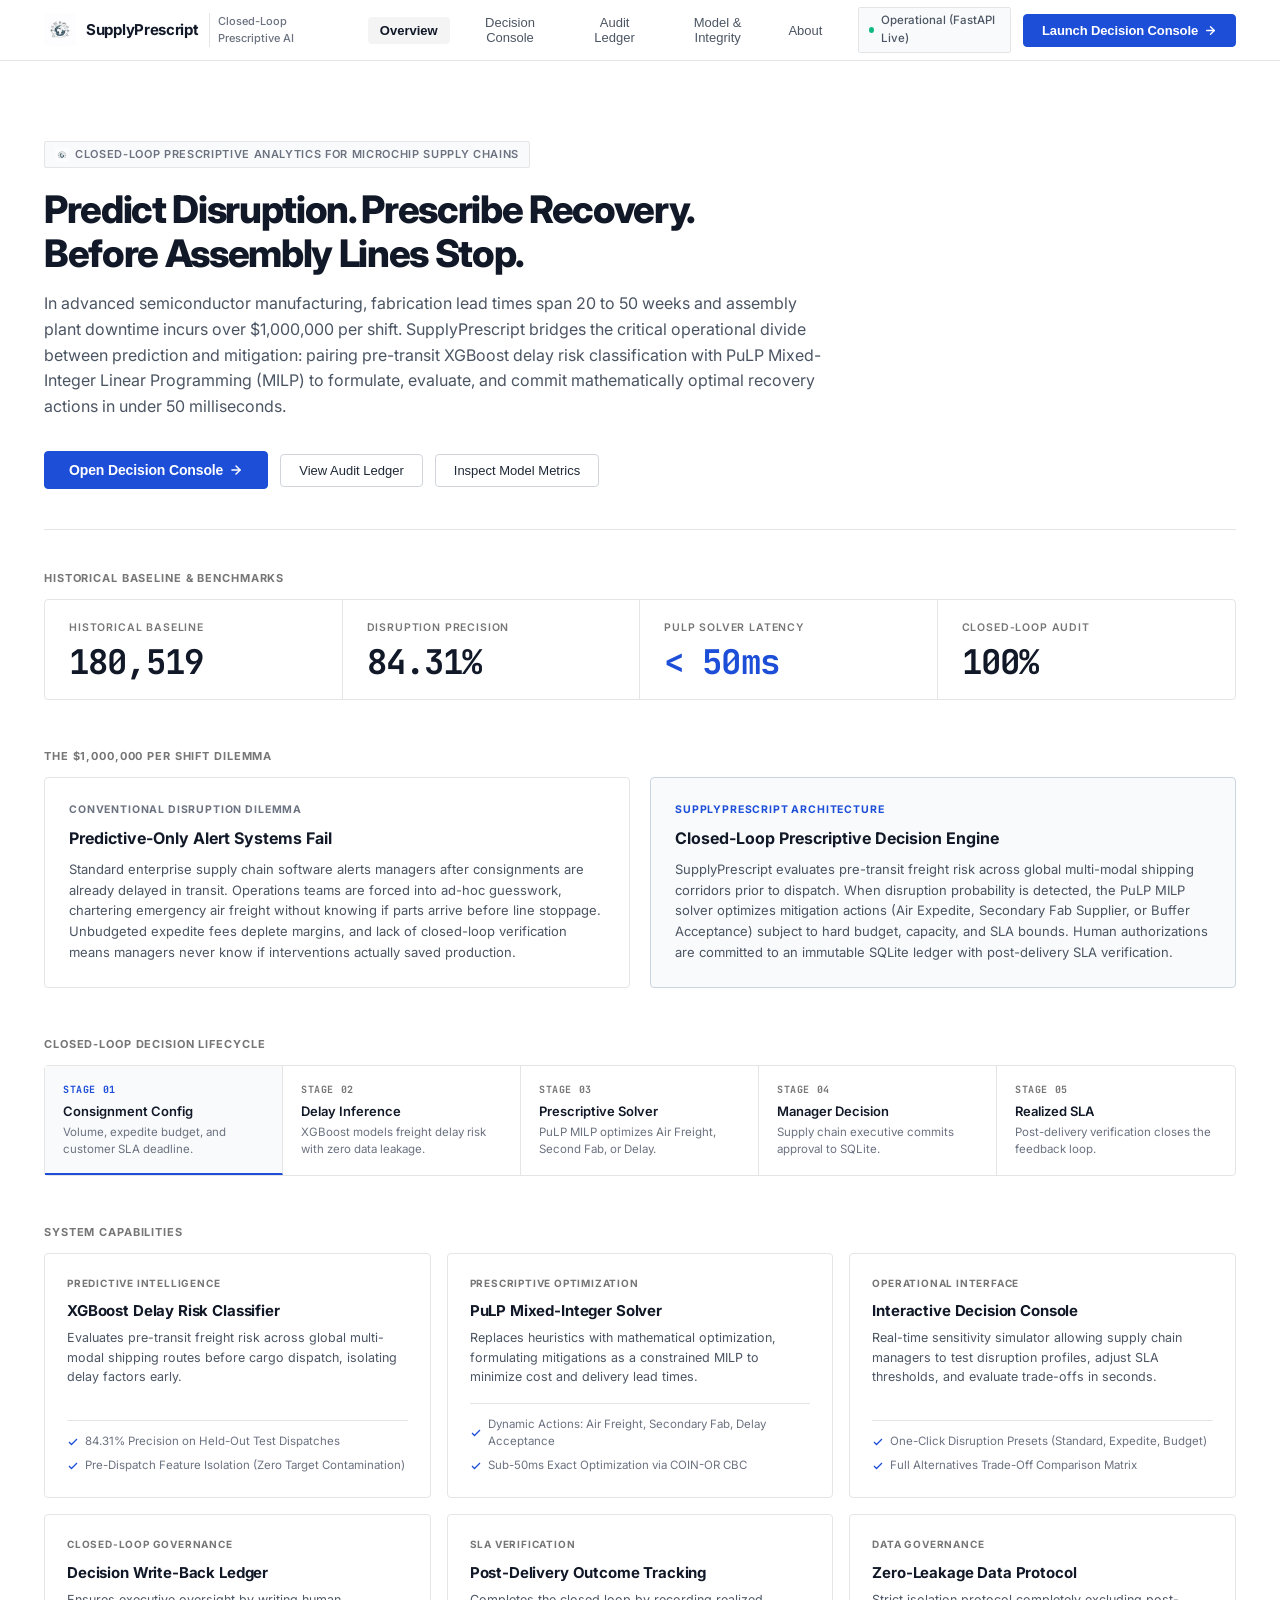
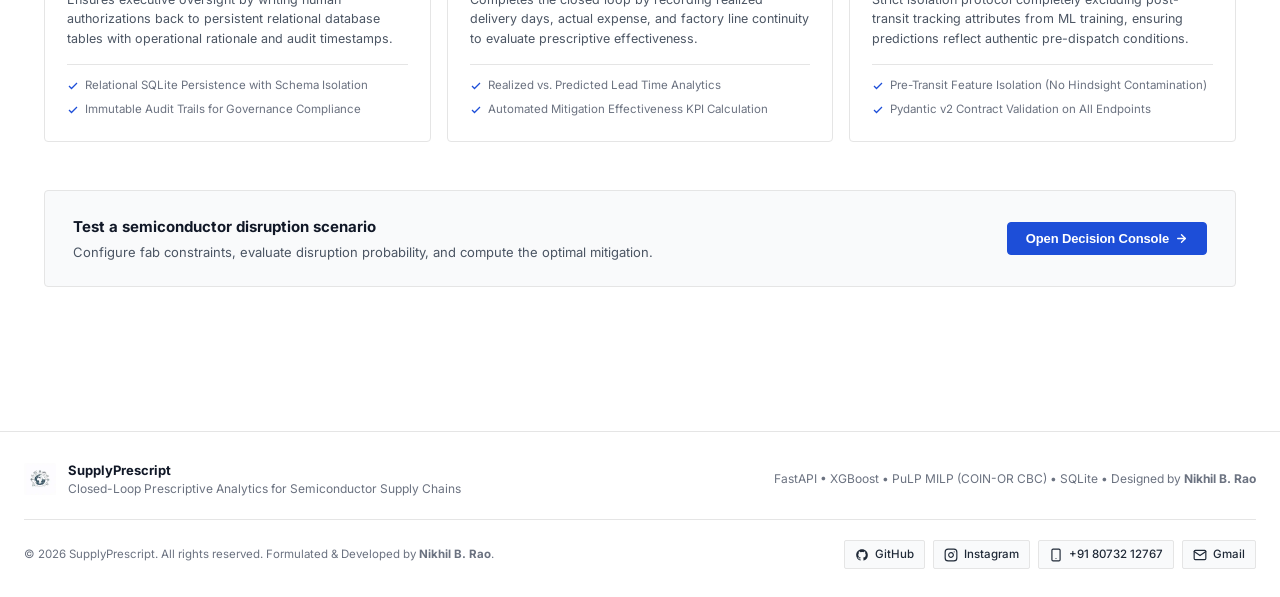
==== commit 33be56f8: "fix(frontend): update footer contact links" ====
--- a/frontend/index.html
+++ b/frontend/index.html
@@ -940,7 +940,7 @@
         <div class="footer-social-links" aria-label="Social and Contact Channels">
           
           <!-- GitHub Logo Link -->
-          <a href="https://github.com/Nikki-16-coder" target="_blank" rel="noopener noreferrer" class="social-link" title="GitHub Repository &amp; Source Code">
+          <a href="https://github.com/Nikki-16-coder" target="_blank" rel="noopener noreferrer" class="social-link" title="GitHub Profile: Nikki-16-coder">
             <svg width="14" height="14" viewBox="0 0 24 24" fill="currentColor" aria-hidden="true">
               <path fill-rule="evenodd" clip-rule="evenodd" d="M12 2C6.477 2 2 6.484 2 12.017c0 4.425 2.865 8.18 6.839 9.504.5.092.682-.217.682-.483 0-.237-.008-.868-.013-1.703-2.782.605-3.369-1.343-3.369-1.343-.454-1.158-1.11-1.466-1.11-1.466-.908-.62.069-.608.069-.608 1.003.07 1.53 1.032 1.53 1.032.892 1.53 2.341 1.088 2.91.832.092-.647.35-1.088.636-1.338-2.22-.253-4.555-1.113-4.555-4.951 0-1.093.39-1.988 1.029-2.688-.103-.253-.446-1.272.098-2.65 0 0 .84-.27 2.75 1.026A9.564 9.564 0 0112 6.844c.85.004 1.705.115 2.504.337 1.909-1.296 2.747-1.027 2.747-1.027.546 1.379.202 2.398.1 2.651.64.7 1.028 1.595 1.028 2.688 0 3.848-2.339 4.695-4.566 4.943.359.309.678.92.678 1.855 0 1.338-.012 2.419-.012 2.747 0 .268.18.58.688.482A10.019 10.019 0 0022 12.017C22 6.484 17.522 2 12 2z"/>
             </svg>
@@ -948,7 +948,7 @@
           </a>
 
           <!-- Instagram Logo Link -->
-          <a href="https://instagram.com" target="_blank" rel="noopener noreferrer" class="social-link" title="Instagram">
+          <a href="https://www.instagram.com/_nikhil_rao_16" target="_blank" rel="noopener noreferrer" class="social-link" title="Instagram Profile: @_nikhil_rao_16">
             <svg width="14" height="14" viewBox="0 0 24 24" fill="none" stroke="currentColor" stroke-width="2" stroke-linecap="round" stroke-linejoin="round" aria-hidden="true">
               <rect x="2" y="2" width="20" height="20" rx="5" ry="5"></rect>
               <path d="M16 11.37A4 4 0 1 1 12.63 8 4 4 0 0 1 16 11.37z"></path>
@@ -958,12 +958,12 @@
           </a>
 
           <!-- Contact Mobile Number Icon & Link -->
-          <a href="tel:+919876543210" class="social-link" title="Contact Mobile Number: +91 98765 43210">
+          <a href="tel:+918073212767" class="social-link" title="Contact Mobile: +91 80732 12767">
             <svg width="14" height="14" viewBox="0 0 24 24" fill="none" stroke="currentColor" stroke-width="2" stroke-linecap="round" stroke-linejoin="round" aria-hidden="true">
               <rect x="5" y="2" width="14" height="20" rx="2" ry="2"></rect>
               <line x1="12" y1="18" x2="12.01" y2="18"></line>
             </svg>
-            <span>+91 (Contact)</span>
+            <span>+91 80732 12767</span>
           </a>
 
           <!-- Gmail Icon & Link -->
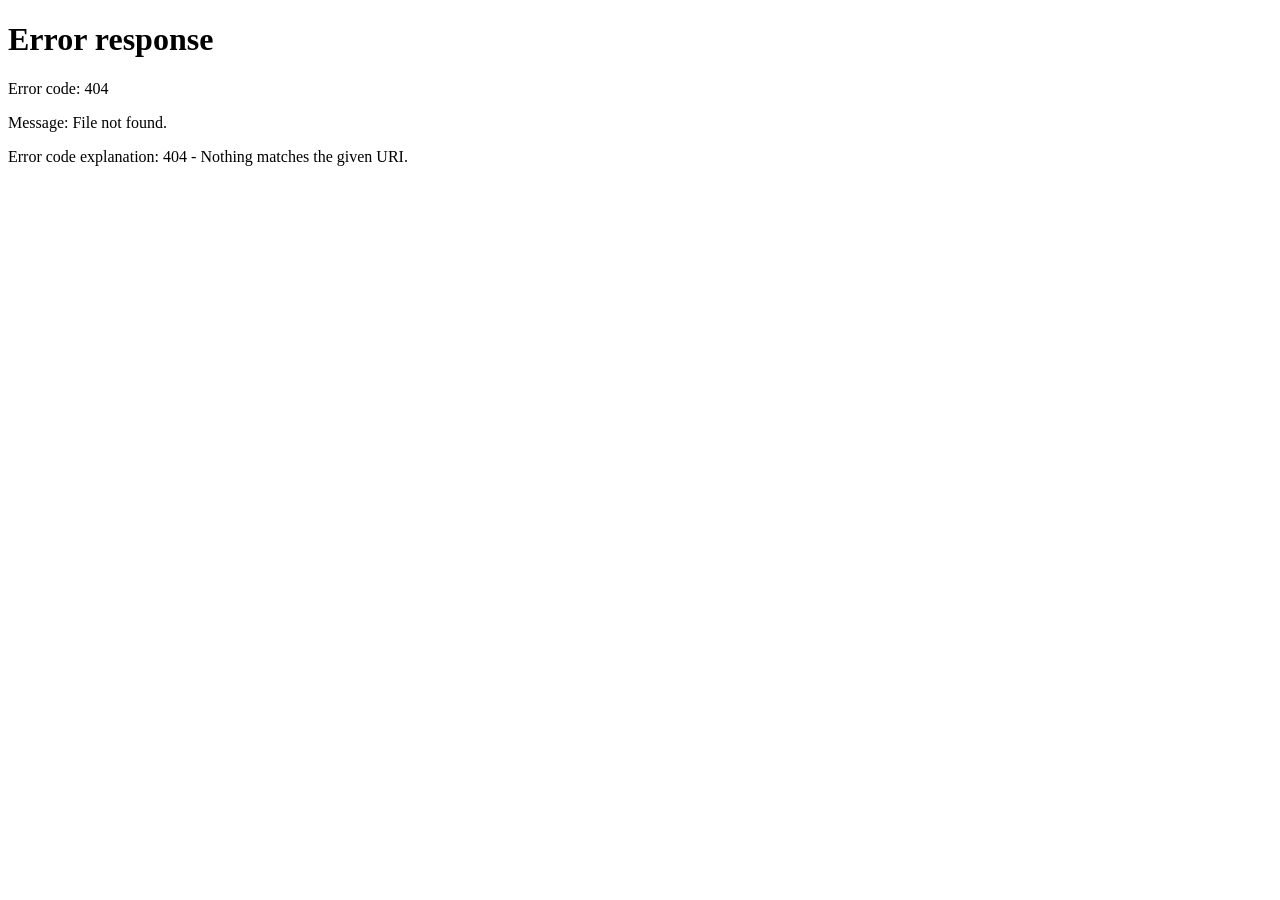
==== commit 0a4d61ea: "Update project implementation and frontend" ====
--- a/frontend/index.html
+++ b/frontend/index.html
@@ -43,6 +43,9 @@
         <button type="button" class="nav-item tab-btn" data-tab="tab-about" id="tabAboutBtn">
           <span>About</span>
         </button>
+        <a href="/admin" class="nav-item nav-admin-link hidden" id="navAdminPortalBtn" title="Executive Administrator Console">
+          <span>Admin Console</span>
+        </a>
       </nav>
 
       <!-- Right Header Actions -->
@@ -61,6 +64,25 @@
             <polyline points="12 5 19 12 12 19"></polyline>
           </svg>
         </button>
+
+        <!-- Authenticated User Profile & Sign Out -->
+        <div id="userHeaderProfile" class="user-header-profile">
+          <div class="user-identity">
+            <div id="userAvatarBadge" class="user-avatar-badge mono">--</div>
+            <div class="user-text-info">
+              <span id="userDisplayName" class="user-display-name">Loading...</span>
+              <span id="userRoleBadge" class="user-role-pill role-admin mono">ROLE</span>
+            </div>
+          </div>
+          <button type="button" id="btnHeaderSignOut" class="btn-signout" title="Sign out of SupplyPrescript">
+            <span>Sign Out</span>
+            <svg width="12" height="12" viewBox="0 0 24 24" fill="none" stroke="currentColor" stroke-width="2" stroke-linecap="round" stroke-linejoin="round">
+              <path d="M9 21H5a2 2 0 0 1-2-2V5a2 2 0 0 1 2-2h4"></path>
+              <polyline points="16 17 21 12 16 7"></polyline>
+              <line x1="21" y1="12" x2="9" y2="12"></line>
+            </svg>
+          </button>
+        </div>
       </div>
 
     </div>
--- a/frontend/style.css
+++ b/frontend/style.css
@@ -78,6 +78,11 @@
 .mono {
   font-family: 'JetBrains Mono', Consolas, Menlo, Monaco, monospace;
   font-feature-settings: 'zero' 1;
+}
+
+/* Strict element hiding utility */
+.hidden {
+  display: none !important;
 }
 
 /* ==========================================================================
@@ -1333,4 +1338,2422 @@
   .kpi-segmented-bar { grid-template-columns: 1fr; }
   .kpi-segment { border-right: none; border-bottom: 1px solid var(--border-hairline); }
   .form-grid-2 { grid-template-columns: 1fr; }
+}
+
+/* ==========================================================================
+   Enterprise Login Portal (Swiss International Typographic Style)
+   ========================================================================== */
+.login-body {
+  background-color: var(--bg-surface-subtle);
+  min-height: 100vh;
+  display: flex;
+  flex-direction: column;
+}
+
+.login-main {
+  flex: 1;
+  display: flex;
+  align-items: center;
+  justify-content: center;
+  padding: 40px 20px;
+}
+
+.login-card-container {
+  width: 100%;
+  max-width: 480px;
+  background: var(--bg-surface);
+  border: 1px solid var(--border-hairline);
+  border-radius: var(--radius-sm);
+  padding: 36px 36px 28px 36px;
+  box-shadow: var(--shadow-subtle);
+}
+
+.login-card-header {
+  margin-bottom: 24px;
+}
+
+.login-badge {
+  font-size: 10px;
+  font-weight: 700;
+  letter-spacing: 0.08em;
+  color: var(--color-accent);
+  background: var(--color-accent-subtle);
+  border: 1px solid var(--color-accent-border);
+  display: inline-block;
+  padding: 3px 8px;
+  border-radius: var(--radius-xs);
+  margin-bottom: 12px;
+}
+
+.login-headline {
+  font-size: 22px;
+  font-weight: 700;
+  letter-spacing: -0.02em;
+  color: var(--text-black);
+  line-height: 1.25;
+}
+
+.login-subheadline {
+  font-size: 13px;
+  color: var(--text-muted);
+  margin-top: 6px;
+  line-height: 1.5;
+}
+
+/* Alert Banner */
+.login-alert {
+  display: flex;
+  align-items: flex-start;
+  gap: 10px;
+  padding: 12px 14px;
+  background: #fef2f2;
+  border: 1px solid #fecaca;
+  border-radius: var(--radius-xs);
+  color: #991b1b;
+  font-size: 13px;
+  line-height: 1.45;
+  margin-bottom: 20px;
+  animation: fadeIn 0.15s ease-out;
+}
+
+.login-alert-icon {
+  flex-shrink: 0;
+  margin-top: 1px;
+}
+
+.login-alert-message {
+  flex: 1;
+}
+
+/* Form Layout */
+.login-form {
+  display: flex;
+  flex-direction: column;
+  gap: 18px;
+}
+
+.form-label-row {
+  display: flex;
+  align-items: center;
+  justify-content: space-between;
+  margin-bottom: 6px;
+}
+
+.form-label {
+  font-size: 12px;
+  font-weight: 600;
+  color: var(--text-dark);
+  display: block;
+}
+
+.req-star {
+  color: #dc2626;
+  margin-left: 2px;
+}
+
+.form-hint {
+  font-size: 10px;
+  color: var(--text-micro);
+  letter-spacing: 0.02em;
+}
+
+.password-input-wrapper {
+  position: relative;
+  display: flex;
+  align-items: center;
+}
+
+.password-input-wrapper .form-input {
+  padding-right: 42px;
+  width: 100%;
+}
+
+.password-toggle-btn {
+  position: absolute;
+  right: 8px;
+  background: transparent;
+  border: none;
+  color: var(--text-muted);
+  cursor: pointer;
+  padding: 6px;
+  display: flex;
+  align-items: center;
+  justify-content: center;
+  border-radius: var(--radius-xs);
+  transition: var(--transition);
+}
+
+.password-toggle-btn:hover {
+  color: var(--text-black);
+  background: var(--bg-surface-elevated);
+}
+
+.field-error {
+  display: block;
+  font-size: 11px;
+  color: #dc2626;
+  margin-top: 4px;
+  min-height: 14px;
+}
+
+.form-input.input-error {
+  border-color: #dc2626 !important;
+  background: #fffafa;
+}
+
+/* Meta Row */
+.login-meta-row {
+  display: flex;
+  align-items: center;
+  justify-content: space-between;
+  font-size: 12px;
+  color: var(--text-body);
+}
+
+.remember-label {
+  display: flex;
+  align-items: center;
+  gap: 8px;
+  cursor: pointer;
+  user-select: none;
+}
+
+.checkbox-input {
+  accent-color: var(--color-accent);
+  cursor: pointer;
+}
+
+.meta-tag {
+  font-size: 10px;
+  color: var(--text-micro);
+  background: var(--bg-surface-elevated);
+  padding: 2px 6px;
+  border-radius: var(--radius-xs);
+  border: 1px solid var(--border-hairline);
+}
+
+/* Submit Button & Spinner */
+.btn-login {
+  width: 100%;
+  height: 42px;
+  font-size: 14px;
+  font-weight: 600;
+  display: flex;
+  align-items: center;
+  justify-content: center;
+  gap: 8px;
+  cursor: pointer;
+  margin-top: 6px;
+}
+
+.spinner-inline {
+  width: 14px;
+  height: 14px;
+  border: 2px solid rgba(255, 255, 255, 0.35);
+  border-top-color: #ffffff;
+  border-radius: 50%;
+  animation: spin 0.6s linear infinite;
+}
+
+@keyframes spin {
+  to { transform: rotate(360deg); }
+}
+
+@keyframes fadeIn {
+  from { opacity: 0; transform: translateY(-4px); }
+  to { opacity: 1; transform: translateY(0); }
+}
+
+/* Demonstration Role Preset Badges */
+.demo-presets-section {
+  margin-top: 26px;
+  padding-top: 20px;
+  border-top: 1px solid var(--border-hairline);
+}
+
+.demo-presets-header {
+  display: flex;
+  align-items: center;
+  justify-content: space-between;
+  font-size: 10px;
+  font-weight: 700;
+  letter-spacing: 0.06em;
+  color: var(--text-micro);
+  margin-bottom: 12px;
+}
+
+.demo-click-hint {
+  font-size: 10px;
+  color: var(--color-accent);
+  font-weight: 500;
+  letter-spacing: normal;
+}
+
+.demo-presets-grid {
+  display: flex;
+  flex-direction: column;
+  gap: 8px;
+}
+
+.demo-preset-btn {
+  display: flex;
+  align-items: center;
+  justify-content: space-between;
+  gap: 12px;
+  padding: 8px 12px;
+  background: var(--bg-surface-subtle);
+  border: 1px solid var(--border-hairline);
+  border-radius: var(--radius-xs);
+  cursor: pointer;
+  text-align: left;
+  transition: var(--transition);
+  font-family: inherit;
+}
+
+.demo-preset-btn:hover {
+  background: var(--color-accent-subtle);
+  border-color: var(--color-accent-border);
+  transform: translateY(-1px);
+}
+
+.preset-role-tag {
+  font-size: 10px;
+  font-weight: 700;
+  padding: 2px 6px;
+  border-radius: var(--radius-xs);
+  flex-shrink: 0;
+  letter-spacing: 0.04em;
+}
+
+.role-admin {
+  background: #eff6ff;
+  color: #1d4ed8;
+  border: 1px solid #bfdbfe;
+}
+
+.role-manager {
+  background: #fefce8;
+  color: #854d0e;
+  border: 1px solid #fef08a;
+}
+
+.role-analyst {
+  background: #f0fdf4;
+  color: #166534;
+  border: 1px solid #bbf7d0;
+}
+
+.preset-details {
+  flex: 1;
+}
+
+.preset-name {
+  font-size: 12px;
+  font-weight: 600;
+  color: var(--text-black);
+}
+
+.preset-creds {
+  font-size: 11px;
+  color: var(--text-muted);
+}
+
+.preset-dest {
+  font-size: 10px;
+  color: var(--text-micro);
+  flex-shrink: 0;
+}
+
+/* Footer Guarantee */
+.login-card-footer {
+  margin-top: 22px;
+  padding-top: 16px;
+  border-top: 1px solid var(--border-hairline);
+  font-size: 10px;
+  color: var(--text-micro);
+  text-align: center;
+  line-height: 1.5;
+  letter-spacing: 0.02em;
+}
+
+.sub-footer-text {
+  margin-top: 3px;
+  color: #9ca3af;
+}
+
+/* ==========================================================================
+   Header User Profile Session & Sign Out Controls
+   ========================================================================== */
+.user-header-profile {
+  display: flex;
+  align-items: center;
+  gap: 10px;
+  padding-left: 12px;
+  border-left: 1px solid var(--border-hairline);
+}
+
+.user-identity {
+  display: flex;
+  align-items: center;
+  gap: 8px;
+}
+
+.user-avatar-badge {
+  width: 26px;
+  height: 26px;
+  background: var(--bg-surface-elevated);
+  border: 1px solid var(--border-hairline);
+  border-radius: var(--radius-xs);
+  display: flex;
+  align-items: center;
+  justify-content: center;
+  font-size: 11px;
+  font-weight: 700;
+  color: var(--text-dark);
+}
+
+.user-text-info {
+  display: flex;
+  flex-direction: column;
+  line-height: 1.15;
+}
+
+.user-display-name {
+  font-size: 12px;
+  font-weight: 600;
+  color: var(--text-black);
+}
+
+.user-role-pill {
+  font-size: 9px;
+  font-weight: 700;
+  letter-spacing: 0.04em;
+  padding: 1px 4px;
+  border-radius: var(--radius-xs);
+  display: inline-block;
+  margin-top: 2px;
+}
+
+.btn-signout {
+  background: transparent;
+  border: 1px solid var(--border-hairline);
+  border-radius: var(--radius-xs);
+  padding: 5px 9px;
+  font-size: 11px;
+  font-weight: 600;
+  color: var(--text-muted);
+  cursor: pointer;
+  display: flex;
+  align-items: center;
+  gap: 5px;
+  transition: var(--transition);
+  font-family: inherit;
+}
+
+.btn-signout:hover {
+  background: #fef2f2;
+  border-color: #fecaca;
+  color: #dc2626;
+}
+
+@media (max-width: 640px) {
+  .login-card-container {
+    padding: 24px 20px;
+    border: none;
+    box-shadow: none;
+    background: transparent;
+  }
+  .login-main {
+    padding: 16px;
+  }
+  .user-text-info {
+    display: none;
+  }
+}
+
+/* ==========================================================================
+   SPINNER & LOADING UTILITIES
+   ========================================================================== */
+@keyframes spin {
+  from { transform: rotate(0deg); }
+  to { transform: rotate(360deg); }
+}
+
+@keyframes pulseGlow {
+  0%, 100% { opacity: 1; transform: scale(1); }
+  50% { opacity: 0.55; transform: scale(1.15); }
+}
+
+.spinner-inline {
+  display: inline-block;
+  width: 16px;
+  height: 16px;
+  border: 2px solid rgba(255, 255, 255, 0.35);
+  border-top-color: #ffffff;
+  border-radius: 50%;
+  animation: spin 0.8s linear infinite;
+  vertical-align: middle;
+}
+
+/* ==========================================================================
+   MODERN SPLIT-SCREEN ENTERPRISE LOGIN PAGE
+   ========================================================================== */
+.split-login-body {
+  margin: 0;
+  padding: 0;
+  font-family: 'Inter', -apple-system, BlinkMacSystemFont, 'Segoe UI', Roboto, sans-serif;
+  background-color: #0b1120;
+  color: #1e293b;
+  min-height: 100vh;
+  overflow-x: hidden;
+}
+
+.split-login-container {
+  display: flex;
+  min-height: 100vh;
+  width: 100%;
+}
+
+/* --------------------------------------------------------------------------
+   LEFT PANEL: High-Tech Enterprise Branding & Mission
+   -------------------------------------------------------------------------- */
+.login-brand-panel {
+  position: relative;
+  flex: 1.1;
+  background: radial-gradient(circle at 15% 20%, rgba(99, 102, 241, 0.22) 0%, transparent 45%),
+              radial-gradient(circle at 85% 75%, rgba(37, 99, 235, 0.2) 0%, transparent 50%),
+              linear-gradient(145deg, #070d1d 0%, #0f172a 60%, #161938 100%);
+  color: #ffffff;
+  padding: 56px 64px;
+  display: flex;
+  flex-direction: column;
+  justify-content: space-between;
+  border-right: 1px solid rgba(255, 255, 255, 0.08);
+  overflow: hidden;
+}
+
+.brand-panel-glow {
+  position: absolute;
+  top: -150px;
+  left: -150px;
+  width: 500px;
+  height: 500px;
+  background: radial-gradient(circle, rgba(99, 102, 241, 0.15) 0%, transparent 70%);
+  pointer-events: none;
+}
+
+.brand-panel-inner {
+  position: relative;
+  z-index: 2;
+  display: flex;
+  flex-direction: column;
+  height: 100%;
+  max-width: 620px;
+  margin: 0 auto;
+}
+
+.brand-panel-header {
+  display: flex;
+  align-items: center;
+  justify-content: space-between;
+  margin-bottom: 48px;
+}
+
+.brand-badge-link {
+  display: flex;
+  align-items: center;
+  gap: 14px;
+  text-decoration: none;
+  color: inherit;
+}
+
+.brand-panel-logo {
+  width: 44px;
+  height: 44px;
+  object-fit: contain;
+  filter: drop-shadow(0 4px 12px rgba(37, 99, 235, 0.35));
+}
+
+.brand-text-group {
+  display: flex;
+  flex-direction: column;
+}
+
+.brand-panel-title {
+  font-size: 20px;
+  font-weight: 800;
+  letter-spacing: -0.02em;
+  color: #ffffff;
+}
+
+.brand-panel-tagline {
+  font-size: 11px;
+  font-weight: 600;
+  color: #93c5fd;
+  letter-spacing: 0.05em;
+  text-transform: uppercase;
+}
+
+.version-chip {
+  font-size: 11px;
+  font-weight: 600;
+  color: #a5b4fc;
+  background: rgba(99, 102, 241, 0.12);
+  border: 1px solid rgba(165, 180, 252, 0.25);
+  padding: 4px 10px;
+  border-radius: 999px;
+  letter-spacing: 0.04em;
+}
+
+/* Hero Content */
+.brand-hero-content {
+  margin-bottom: 36px;
+}
+
+.hero-eyebrow-pill {
+  display: inline-flex;
+  align-items: center;
+  gap: 8px;
+  padding: 5px 12px;
+  border-radius: 999px;
+  background: rgba(37, 99, 235, 0.16);
+  border: 1px solid rgba(96, 165, 250, 0.3);
+  font-size: 11px;
+  font-weight: 700;
+  color: #60a5fa;
+  letter-spacing: 0.06em;
+  margin-bottom: 18px;
+}
+
+.pulse-dot {
+  width: 7px;
+  height: 7px;
+  border-radius: 50%;
+  background-color: #3b82f6;
+  box-shadow: 0 0 10px #3b82f6;
+  animation: pulseGlow 2s infinite ease-in-out;
+}
+
+.brand-hero-heading {
+  font-size: 38px;
+  font-weight: 800;
+  line-height: 1.15;
+  letter-spacing: -0.03em;
+  color: #f8fafc;
+  margin-bottom: 16px;
+}
+
+.gradient-text {
+  background: linear-gradient(135deg, #60a5fa 0%, #a78bfa 100%);
+  -webkit-background-clip: text;
+  -webkit-text-fill-color: transparent;
+}
+
+.brand-hero-description {
+  font-size: 14.5px;
+  line-height: 1.65;
+  color: #94a3b8;
+  margin-bottom: 0;
+}
+
+/* Minimalist Brand Features */
+.brand-features-list {
+  display: flex;
+  flex-direction: column;
+  gap: 14px;
+  margin: 32px 0 28px;
+}
+
+.brand-feature-item {
+  display: flex;
+  align-items: center;
+  gap: 14px;
+  padding: 12px 16px;
+  background: rgba(255, 255, 255, 0.03);
+  border: 1px solid rgba(255, 255, 255, 0.07);
+  border-radius: 10px;
+  backdrop-filter: blur(8px);
+}
+
+.brand-feature-icon {
+  width: 32px;
+  height: 32px;
+  border-radius: 8px;
+  background: rgba(37, 99, 235, 0.15);
+  border: 1px solid rgba(96, 165, 250, 0.25);
+  color: #60a5fa;
+  display: flex;
+  align-items: center;
+  justify-content: center;
+  flex-shrink: 0;
+}
+
+.brand-feature-text {
+  font-size: 13.5px;
+  font-weight: 500;
+  color: #e2e8f0;
+}
+
+.brand-panel-minimal-footer {
+  font-size: 11px;
+  color: #64748b;
+  letter-spacing: 0.02em;
+  padding-top: 18px;
+  border-top: 1px solid rgba(255, 255, 255, 0.07);
+}
+
+/* --------------------------------------------------------------------------
+   RIGHT PANEL: Clean Enterprise Form Canvas
+   -------------------------------------------------------------------------- */
+.login-form-panel {
+  flex: 1;
+  background-color: #f8fafc;
+  display: flex;
+  flex-direction: column;
+  align-items: center;
+  justify-content: center;
+  padding: 48px 32px;
+  min-height: 100vh;
+  box-sizing: border-box;
+  overflow-y: auto;
+}
+
+.form-panel-inner {
+  width: 100%;
+  max-width: 440px;
+  margin: auto 0;
+  display: flex;
+  flex-direction: column;
+}
+
+/* Topbar in right panel */
+.form-panel-topbar {
+  display: flex;
+  align-items: center;
+  justify-content: space-between;
+  margin-bottom: 24px;
+}
+
+.system-status-chip {
+  display: inline-flex;
+  align-items: center;
+  gap: 7px;
+  background: #ffffff;
+  border: 1px solid #e2e8f0;
+  padding: 4px 10px;
+  border-radius: 999px;
+  font-size: 11px;
+  color: #334155;
+  box-shadow: 0 1px 2px rgba(0, 0, 0, 0.04);
+}
+
+.status-indicator-dot {
+  width: 7px;
+  height: 7px;
+  border-radius: 50%;
+  background: #10b981;
+  display: inline-block;
+}
+
+.status-indicator-dot.offline {
+  background: #ef4444;
+}
+
+.topbar-help-link {
+  font-size: 12px;
+  font-weight: 600;
+  color: #2563eb;
+  text-decoration: none;
+  transition: color 0.15s ease;
+}
+
+.topbar-help-link:hover {
+  color: #1d4ed8;
+  text-decoration: underline;
+}
+
+/* Main Card */
+.login-auth-card {
+  background: #ffffff;
+  border: 1px solid #e2e8f0;
+  border-radius: 20px;
+  padding: 36px 36px 32px;
+  box-shadow: 0 20px 45px -15px rgba(15, 23, 42, 0.07), 0 0 1px rgba(15, 23, 42, 0.05);
+}
+
+.auth-card-header {
+  margin-bottom: 24px;
+}
+
+.auth-header-tag {
+  font-size: 10.5px;
+  font-weight: 700;
+  color: #4f46e5;
+  background: #eef2ff;
+  border: 1px solid #e0e7ff;
+  padding: 3px 8px;
+  border-radius: 4px;
+  display: inline-block;
+  margin-bottom: 12px;
+  letter-spacing: 0.05em;
+}
+
+.auth-card-title {
+  font-size: 26px;
+  font-weight: 800;
+  letter-spacing: -0.025em;
+  color: #0f172a;
+  margin-bottom: 8px;
+}
+
+.auth-card-subtitle {
+  font-size: 13.5px;
+  color: #64748b;
+  line-height: 1.5;
+  margin: 0;
+}
+
+/* Alert Banner (Clear Red Box) */
+.auth-alert-banner {
+  display: flex;
+  align-items: flex-start;
+  gap: 12px;
+  background-color: #fef2f2;
+  border: 1px solid #fecaca;
+  border-radius: 10px;
+  padding: 12px 14px;
+  margin-bottom: 22px;
+  color: #991b1b;
+  animation: fadeIn 0.2s ease-in-out;
+}
+
+.auth-alert-banner.hidden {
+  display: none !important;
+}
+
+.alert-icon-box {
+  color: #dc2626;
+  flex-shrink: 0;
+  margin-top: 1px;
+}
+
+.alert-text-content {
+  flex: 1;
+  display: flex;
+  flex-direction: column;
+  gap: 2px;
+}
+
+.alert-title {
+  font-size: 12.5px;
+  font-weight: 700;
+  color: #991b1b;
+}
+
+.alert-message {
+  font-size: 12px;
+  line-height: 1.45;
+  color: #b91c1c;
+}
+
+.alert-close-btn {
+  background: transparent;
+  border: none;
+  font-size: 18px;
+  line-height: 1;
+  color: #991b1b;
+  cursor: pointer;
+  padding: 0 4px;
+}
+
+/* Form Fields */
+.auth-form {
+  display: flex;
+  flex-direction: column;
+  gap: 18px;
+  margin-bottom: 24px;
+}
+
+.form-field-group {
+  display: flex;
+  flex-direction: column;
+  gap: 6px;
+}
+
+.field-label-row {
+  display: flex;
+  justify-content: space-between;
+  align-items: center;
+}
+
+.field-label {
+  font-size: 12.5px;
+  font-weight: 600;
+  color: #334155;
+}
+
+.required-indicator {
+  color: #dc2626;
+  margin-left: 2px;
+}
+
+.field-annotation {
+  font-size: 10px;
+  font-weight: 600;
+  color: #64748b;
+  background: #f1f5f9;
+  padding: 1px 5px;
+  border-radius: 3px;
+}
+
+.field-input-box {
+  position: relative;
+  display: flex;
+  align-items: center;
+}
+
+.input-prefix-icon {
+  position: absolute;
+  left: 14px;
+  color: #94a3b8;
+  display: flex;
+  align-items: center;
+  pointer-events: none;
+}
+
+.field-input {
+  width: 100%;
+  height: 44px;
+  padding: 0 14px 0 42px;
+  background: #ffffff;
+  border: 1px solid #cbd5e1;
+  border-radius: 10px;
+  font-size: 13.5px;
+  color: #0f172a;
+  font-family: inherit;
+  transition: all 0.15s ease;
+}
+
+.field-input::placeholder {
+  color: #94a3b8;
+  font-size: 13px;
+}
+
+.field-input:focus {
+  outline: none;
+  border-color: #2563eb;
+  box-shadow: 0 0 0 3px rgba(37, 99, 235, 0.15);
+}
+
+.field-input.input-error {
+  border-color: #ef4444 !important;
+  background-color: #fffbfa;
+}
+
+.field-input.input-error:focus {
+  box-shadow: 0 0 0 3px rgba(239, 68, 68, 0.15) !important;
+}
+
+.field-input-password {
+  padding-right: 44px;
+}
+
+.field-toggle-btn {
+  position: absolute;
+  right: 12px;
+  background: transparent;
+  border: none;
+  color: #64748b;
+  cursor: pointer;
+  padding: 4px;
+  display: flex;
+  align-items: center;
+  justify-content: center;
+  border-radius: 6px;
+  transition: color 0.15s ease;
+}
+
+.field-toggle-btn:hover {
+  color: #0f172a;
+}
+
+.eye-icon.hidden,
+#eyeIconHide.hidden,
+#eyeIconShow.hidden {
+  display: none !important;
+}
+
+#loginSpinner.hidden,
+.spinner-inline.hidden {
+  display: none !important;
+}
+
+.field-validation-msg {
+  font-size: 11px;
+  font-weight: 500;
+  color: #dc2626;
+  min-height: 14px;
+}
+
+/* Remember Options */
+.auth-meta-options {
+  display: flex;
+  align-items: center;
+  justify-content: space-between;
+  margin-top: -4px;
+}
+
+.remember-checkbox-label {
+  display: flex;
+  align-items: center;
+  gap: 8px;
+  font-size: 12.5px;
+  color: #475569;
+  cursor: pointer;
+  user-select: none;
+}
+
+.custom-checkbox {
+  width: 15px;
+  height: 15px;
+  border-radius: 4px;
+  accent-color: #2563eb;
+  cursor: pointer;
+}
+
+.tls-security-tag {
+  font-size: 10px;
+  font-weight: 700;
+  color: #64748b;
+  letter-spacing: 0.04em;
+}
+
+/* Submit Button */
+.btn-auth-primary {
+  width: 100%;
+  height: 46px;
+  background: linear-gradient(135deg, #1e40af 0%, #2563eb 100%);
+  color: #ffffff;
+  border: 1px solid #1d4ed8;
+  border-radius: 10px;
+  font-size: 14px;
+  font-weight: 700;
+  font-family: inherit;
+  cursor: pointer;
+  display: flex;
+  align-items: center;
+  justify-content: center;
+  gap: 8px;
+  box-shadow: 0 4px 14px rgba(37, 99, 235, 0.35);
+  transition: all 0.2s ease;
+  margin-top: 6px;
+}
+
+.btn-auth-primary:hover:not(:disabled) {
+  background: linear-gradient(135deg, #1e3a8a 0%, #1d4ed8 100%);
+  box-shadow: 0 6px 20px rgba(37, 99, 235, 0.45);
+  transform: translateY(-1px);
+}
+
+.btn-auth-primary:active:not(:disabled) {
+  transform: translateY(0);
+}
+
+.btn-auth-primary:disabled {
+  opacity: 0.85;
+  cursor: not-allowed;
+  box-shadow: none;
+}
+
+.btn-auth-primary.btn-loading {
+  background: #3b82f6;
+}
+
+.btn-auth-primary.btn-success {
+  background: #059669;
+  border-color: #047857;
+}
+
+/* --------------------------------------------------------------------------
+   ENTERPRISE SSO SECTION (Disabled / Unavailable)
+/* --------------------------------------------------------------------------
+   ENTERPRISE SSO SECTION (Clean OAuth Buttons)
+   -------------------------------------------------------------------------- */
+.auth-sso-section {
+  margin-top: 20px;
+}
+
+.auth-sso-divider {
+  display: flex;
+  align-items: center;
+  margin: 16px 0;
+  color: #94a3b8;
+  font-size: 11px;
+  font-weight: 600;
+  text-transform: uppercase;
+  letter-spacing: 0.05em;
+}
+
+.auth-sso-divider::before,
+.auth-sso-divider::after {
+  content: "";
+  flex: 1;
+  border-bottom: 1px solid #e2e8f0;
+}
+
+.auth-sso-divider span {
+  padding: 0 12px;
+}
+
+.sso-buttons-row,
+.sso-buttons-stack {
+  display: grid;
+  grid-template-columns: 1fr 1fr;
+  gap: 12px;
+  width: 100%;
+}
+
+.btn-sso,
+.btn-oauth {
+  height: 42px;
+  background: #ffffff;
+  border: 1px solid #e2e8f0;
+  border-radius: 8px;
+  font-size: 13px;
+  font-weight: 600;
+  color: #1e293b;
+  display: inline-flex;
+  align-items: center;
+  justify-content: center;
+  gap: 8px;
+  cursor: pointer;
+  padding: 0 14px;
+  transition: all 0.15s ease-in-out;
+  box-shadow: 0 1px 2px rgba(0, 0, 0, 0.04);
+  font-family: inherit;
+  box-sizing: border-box;
+  text-decoration: none;
+  width: 100%;
+}
+
+.btn-sso:hover,
+.btn-oauth:hover {
+  background: #f8fafc;
+  border-color: #cbd5e1;
+  color: #0f172a;
+  box-shadow: 0 2px 5px rgba(0, 0, 0, 0.06);
+  transform: translateY(-1px);
+}
+
+.btn-sso:active,
+.btn-oauth:active {
+  transform: translateY(0);
+}
+
+.btn-sso svg,
+.btn-oauth svg {
+  width: 18px;
+  height: 18px;
+  flex-shrink: 0;
+  display: block;
+}
+
+/* Helper Row & Links */
+.auth-helper-row {
+  display: flex;
+  justify-content: flex-end;
+  margin-top: -2px;
+}
+
+.auth-text-link {
+  font-size: 12.5px;
+  font-weight: 600;
+  color: #2563eb;
+  text-decoration: none;
+  transition: color 0.15s ease;
+}
+
+.auth-text-link:hover {
+  color: #1d4ed8;
+  text-decoration: underline;
+}
+
+.back-to-login {
+  display: inline-flex;
+  align-items: center;
+  gap: 6px;
+  font-size: 13px;
+  font-weight: 600;
+  color: #64748b;
+  text-decoration: none;
+  margin-top: 14px;
+  transition: color 0.15s ease;
+}
+
+.back-to-login:hover {
+  color: #0f172a;
+}
+
+/* Minimal Panel Footer */
+.form-panel-minimal-footer {
+  margin-top: 24px;
+  text-align: center;
+  font-size: 11px;
+  color: #94a3b8;
+}
+
+/* ==========================================================================
+   ADMIN CONSOLE STYLES & LAYOUT
+   ========================================================================== */
+.admin-body {
+  margin: 0;
+  padding: 0;
+  font-family: 'Inter', -apple-system, BlinkMacSystemFont, 'Segoe UI', Roboto, sans-serif;
+  background-color: #f8fafc;
+  color: #0f172a;
+  min-height: 100vh;
+}
+
+.admin-app-layout {
+  display: flex;
+  min-height: 100vh;
+}
+
+/* --------------------------------------------------------------------------
+   Admin Sidebar Navigation
+   -------------------------------------------------------------------------- */
+.admin-sidebar {
+  width: 270px;
+  background: #090e1a;
+  color: #ffffff;
+  display: flex;
+  flex-direction: column;
+  position: fixed;
+  top: 0;
+  left: 0;
+  bottom: 0;
+  z-index: 100;
+  border-right: 1px solid rgba(255, 255, 255, 0.08);
+}
+
+.admin-sidebar-header {
+  padding: 24px 22px;
+  border-bottom: 1px solid rgba(255, 255, 255, 0.08);
+}
+
+.admin-brand-link {
+  display: flex;
+  align-items: center;
+  gap: 12px;
+  text-decoration: none;
+  color: inherit;
+}
+
+.admin-brand-logo {
+  width: 36px;
+  height: 36px;
+  object-fit: contain;
+}
+
+.admin-brand-text {
+  display: flex;
+  flex-direction: column;
+}
+
+.admin-brand-name {
+  font-size: 16px;
+  font-weight: 800;
+  color: #ffffff;
+  letter-spacing: -0.02em;
+}
+
+.admin-brand-badge {
+  font-size: 9.5px;
+  font-weight: 700;
+  color: #60a5fa;
+  letter-spacing: 0.06em;
+}
+
+.admin-nav-menu {
+  flex: 1;
+  padding: 20px 14px;
+  display: flex;
+  flex-direction: column;
+  gap: 4px;
+  overflow-y: auto;
+}
+
+.admin-nav-category {
+  font-size: 9.5px;
+  font-weight: 700;
+  color: #64748b;
+  letter-spacing: 0.08em;
+  padding: 12px 10px 6px;
+}
+
+.admin-nav-item {
+  display: flex;
+  align-items: center;
+  gap: 11px;
+  padding: 10px 12px;
+  border-radius: 8px;
+  font-size: 13px;
+  font-weight: 600;
+  color: #94a3b8;
+  background: transparent;
+  border: none;
+  cursor: pointer;
+  text-align: left;
+  transition: all 0.15s ease;
+  text-decoration: none;
+  width: 100%;
+  font-family: inherit;
+}
+
+.admin-nav-item:hover {
+  background: rgba(255, 255, 255, 0.05);
+  color: #ffffff;
+}
+
+.admin-nav-item.active {
+  background: #1e40af;
+  color: #ffffff;
+}
+
+.nav-count-badge {
+  margin-left: auto;
+  font-size: 10px;
+  font-weight: 700;
+  background: rgba(255, 255, 255, 0.15);
+  padding: 2px 6px;
+  border-radius: 999px;
+  color: #ffffff;
+}
+
+.admin-nav-item.external-jump {
+  color: #60a5fa;
+}
+
+.jump-arrow {
+  margin-left: auto;
+  font-size: 12px;
+}
+
+.admin-sidebar-footer {
+  padding: 16px 14px;
+  border-top: 1px solid rgba(255, 255, 255, 0.08);
+}
+
+.sidebar-user-card {
+  display: flex;
+  align-items: center;
+  gap: 10px;
+  background: rgba(255, 255, 255, 0.04);
+  border: 1px solid rgba(255, 255, 255, 0.06);
+  padding: 8px 10px;
+  border-radius: 10px;
+}
+
+.sidebar-user-avatar {
+  width: 32px;
+  height: 32px;
+  border-radius: 8px;
+  background: #1d4ed8;
+  color: #ffffff;
+  display: flex;
+  align-items: center;
+  justify-content: center;
+  font-size: 12px;
+  font-weight: 700;
+}
+
+.sidebar-user-meta {
+  flex: 1;
+  display: flex;
+  flex-direction: column;
+}
+
+.sidebar-user-name {
+  font-size: 12px;
+  font-weight: 600;
+  color: #f8fafc;
+}
+
+.sidebar-role-pill {
+  font-size: 9px;
+  font-weight: 700;
+  color: #93c5fd;
+  letter-spacing: 0.04em;
+}
+
+.sidebar-signout-btn {
+  background: transparent;
+  border: none;
+  color: #94a3b8;
+  cursor: pointer;
+  padding: 6px;
+  border-radius: 6px;
+  display: flex;
+  align-items: center;
+  transition: color 0.15s ease;
+}
+
+.sidebar-signout-btn:hover {
+  color: #ef4444;
+}
+
+/* --------------------------------------------------------------------------
+   Admin Main Wrapper & Sticky Topbar
+   -------------------------------------------------------------------------- */
+.admin-main-wrapper {
+  margin-left: 270px;
+  flex: 1;
+  display: flex;
+  flex-direction: column;
+  min-width: 0;
+}
+
+.admin-topbar {
+  height: 64px;
+  background: rgba(255, 255, 255, 0.95);
+  backdrop-filter: blur(8px);
+  border-bottom: 1px solid #e2e8f0;
+  padding: 0 36px;
+  display: flex;
+  align-items: center;
+  justify-content: space-between;
+  position: sticky;
+  top: 0;
+  z-index: 90;
+}
+
+.topbar-breadcrumb {
+  font-size: 12px;
+  font-weight: 600;
+  color: #64748b;
+  letter-spacing: 0.04em;
+}
+
+.topbar-breadcrumb .accent {
+  color: #1e40af;
+  font-weight: 700;
+}
+
+.topbar-right {
+  display: flex;
+  align-items: center;
+  gap: 12px;
+}
+
+.status-indicator-chip {
+  display: flex;
+  align-items: center;
+  gap: 6px;
+  background: #f1f5f9;
+  border: 1px solid #e2e8f0;
+  padding: 4px 10px;
+  border-radius: 999px;
+  font-size: 11px;
+  color: #334155;
+}
+
+.chip-status-dot {
+  width: 6px;
+  height: 6px;
+  border-radius: 50%;
+  background: #10b981;
+}
+
+.chip-status-dot.online {
+  background: #10b981;
+}
+
+.btn-topbar-action {
+  display: inline-flex;
+  align-items: center;
+  gap: 6px;
+  background: #eff6ff;
+  border: 1px solid #bfdbfe;
+  color: #1d4ed8;
+  padding: 6px 12px;
+  border-radius: 8px;
+  font-size: 12px;
+  font-weight: 600;
+  text-decoration: none;
+  transition: all 0.15s ease;
+}
+
+.btn-topbar-action:hover {
+  background: #dbeafe;
+}
+
+.btn-topbar-signout {
+  background: transparent;
+  border: 1px solid #e2e8f0;
+  border-radius: 8px;
+  padding: 6px 12px;
+  font-size: 12px;
+  font-weight: 600;
+  color: #64748b;
+  cursor: pointer;
+  transition: all 0.15s ease;
+}
+
+.btn-topbar-signout:hover {
+  background: #fef2f2;
+  border-color: #fecaca;
+  color: #dc2626;
+}
+
+/* --------------------------------------------------------------------------
+   Admin Content Views
+   -------------------------------------------------------------------------- */
+.admin-content-scrollable {
+  padding: 32px 36px 64px;
+}
+
+.admin-tab-view {
+  display: none;
+}
+
+.admin-tab-view.active {
+  display: block;
+  animation: fadeIn 0.2s ease-in-out;
+}
+
+@keyframes fadeIn {
+  from { opacity: 0; transform: translateY(4px); }
+  to { opacity: 1; transform: translateY(0); }
+}
+
+.view-header-strip {
+  display: flex;
+  align-items: flex-start;
+  justify-content: space-between;
+  margin-bottom: 28px;
+  gap: 20px;
+}
+
+.view-headline {
+  font-size: 24px;
+  font-weight: 800;
+  letter-spacing: -0.025em;
+  color: #0f172a;
+  margin-bottom: 4px;
+}
+
+.view-subheadline {
+  font-size: 13.5px;
+  color: #64748b;
+  margin: 0;
+}
+
+.header-action-buttons {
+  display: flex;
+  align-items: center;
+  gap: 10px;
+}
+
+.btn-primary-action {
+  display: inline-flex;
+  align-items: center;
+  gap: 8px;
+  background: #1e40af;
+  color: #ffffff;
+  border: 1px solid #1d4ed8;
+  border-radius: 8px;
+  padding: 8px 16px;
+  font-size: 13px;
+  font-weight: 600;
+  cursor: pointer;
+  box-shadow: 0 2px 6px rgba(30, 64, 175, 0.25);
+  transition: all 0.15s ease;
+}
+
+.btn-primary-action:hover {
+  background: #1e3a8a;
+  transform: translateY(-1px);
+}
+
+.btn-refresh-data {
+  display: inline-flex;
+  align-items: center;
+  gap: 7px;
+  background: #ffffff;
+  border: 1px solid #cbd5e1;
+  color: #334155;
+  padding: 8px 14px;
+  border-radius: 8px;
+  font-size: 13px;
+  font-weight: 600;
+  cursor: pointer;
+  transition: all 0.15s ease;
+}
+
+.btn-refresh-data:hover {
+  background: #f1f5f9;
+  border-color: #94a3b8;
+}
+
+/* --------------------------------------------------------------------------
+   Admin Metric Cards Grid
+   -------------------------------------------------------------------------- */
+.admin-metrics-grid {
+  display: grid;
+  grid-template-columns: repeat(auto-fill, minmax(280px, 1fr));
+  gap: 20px;
+  margin-bottom: 28px;
+}
+
+.admin-stat-card {
+  background: #ffffff;
+  border: 1px solid #e2e8f0;
+  border-radius: 16px;
+  padding: 20px 22px;
+  box-shadow: 0 2px 8px rgba(15, 23, 42, 0.03);
+  display: flex;
+  flex-direction: column;
+}
+
+.stat-card-top {
+  display: flex;
+  align-items: center;
+  justify-content: space-between;
+  margin-bottom: 12px;
+}
+
+.stat-label {
+  font-size: 11px;
+  font-weight: 700;
+  color: #64748b;
+  letter-spacing: 0.05em;
+}
+
+.stat-icon-pill {
+  width: 32px;
+  height: 32px;
+  border-radius: 8px;
+  display: flex;
+  align-items: center;
+  justify-content: center;
+}
+
+.stat-icon-pill.blue { background: #eff6ff; color: #2563eb; }
+.stat-icon-pill.purple { background: #f5f3ff; color: #7c3aed; }
+.stat-icon-pill.cyan { background: #ecfeff; color: #0891b2; }
+.stat-icon-pill.green { background: #ecfdf5; color: #059669; }
+.stat-icon-pill.amber { background: #fffbeb; color: #d97706; }
+
+.stat-number {
+  font-size: 28px;
+  font-weight: 800;
+  color: #0f172a;
+  letter-spacing: -0.02em;
+  margin-bottom: 6px;
+}
+
+.stat-subtext {
+  font-size: 12px;
+  color: #64748b;
+}
+
+/* Split Deck */
+.admin-split-deck {
+  display: grid;
+  grid-template-columns: 1fr 1fr;
+  gap: 24px;
+  margin-bottom: 28px;
+}
+
+.admin-deck-card {
+  background: #ffffff;
+  border: 1px solid #e2e8f0;
+  border-radius: 16px;
+  padding: 24px 26px;
+  box-shadow: 0 2px 8px rgba(15, 23, 42, 0.03);
+}
+
+.deck-card-header {
+  display: flex;
+  align-items: flex-start;
+  justify-content: space-between;
+  margin-bottom: 20px;
+}
+
+.deck-card-title {
+  font-size: 16px;
+  font-weight: 700;
+  color: #0f172a;
+  margin-bottom: 3px;
+}
+
+.deck-card-sub {
+  font-size: 12.5px;
+  color: #64748b;
+  margin: 0;
+}
+
+.posture-shield-badge {
+  font-size: 10px;
+  font-weight: 700;
+  background: #ecfdf5;
+  color: #047857;
+  border: 1px solid #a7f3d0;
+  padding: 3px 8px;
+  border-radius: 4px;
+}
+
+/* Distribution Bars */
+.action-distribution-list {
+  display: flex;
+  flex-direction: column;
+  gap: 14px;
+}
+
+.distribution-row {
+  display: flex;
+  flex-direction: column;
+  gap: 5px;
+}
+
+.dist-meta {
+  display: flex;
+  justify-content: space-between;
+  font-size: 12.5px;
+}
+
+.dist-name {
+  font-weight: 600;
+  color: #1e293b;
+}
+
+.dist-count {
+  color: #64748b;
+  font-weight: 600;
+}
+
+.dist-track {
+  width: 100%;
+  height: 8px;
+  background: #f1f5f9;
+  border-radius: 999px;
+  overflow: hidden;
+}
+
+.dist-fill {
+  height: 100%;
+  background: linear-gradient(90deg, #2563eb, #6366f1);
+  border-radius: 999px;
+  transition: width 0.4s ease;
+}
+
+.posture-items-stack {
+  display: flex;
+  flex-direction: column;
+  gap: 11px;
+}
+
+.posture-row {
+  display: flex;
+  justify-content: space-between;
+  align-items: center;
+  padding-bottom: 9px;
+  border-bottom: 1px solid #f1f5f9;
+  font-size: 12.5px;
+}
+
+.posture-name {
+  color: #475569;
+  font-weight: 500;
+}
+
+.posture-value {
+  font-size: 12px;
+  font-weight: 600;
+  color: #0f172a;
+}
+
+.posture-value.secure {
+  color: #059669;
+}
+
+/* --------------------------------------------------------------------------
+   Role Permission Matrix Card
+   -------------------------------------------------------------------------- */
+.role-permission-matrix-card {
+  background: #ffffff;
+  border: 1px solid #e2e8f0;
+  border-radius: 16px;
+  padding: 22px 24px;
+  margin-bottom: 24px;
+}
+
+.matrix-header {
+  display: flex;
+  align-items: center;
+  justify-content: space-between;
+  margin-bottom: 16px;
+  padding-bottom: 12px;
+  border-bottom: 1px solid #f1f5f9;
+}
+
+.matrix-title {
+  font-size: 11px;
+  font-weight: 700;
+  color: #1e40af;
+  letter-spacing: 0.05em;
+}
+
+.matrix-note {
+  font-size: 10px;
+  color: #64748b;
+}
+
+.matrix-grid {
+  display: grid;
+  grid-template-columns: repeat(3, 1fr);
+  gap: 18px;
+}
+
+.matrix-column {
+  background: #f8fafc;
+  border: 1px solid #e2e8f0;
+  border-radius: 12px;
+  padding: 16px;
+}
+
+.matrix-role-header {
+  display: flex;
+  align-items: center;
+  justify-content: space-between;
+  margin-bottom: 12px;
+}
+
+.role-level {
+  font-size: 11px;
+  color: #64748b;
+  font-weight: 600;
+}
+
+.matrix-privileges-list {
+  list-style: none;
+  padding: 0;
+  margin: 0;
+  display: flex;
+  flex-direction: column;
+  gap: 7px;
+  font-size: 12px;
+  color: #334155;
+  line-height: 1.4;
+}
+
+.matrix-privileges-list .restricted-item {
+  color: #dc2626;
+  font-weight: 500;
+}
+
+/* --------------------------------------------------------------------------
+   Enterprise Data Tables
+   -------------------------------------------------------------------------- */
+.admin-table-container {
+  background: #ffffff;
+  border: 1px solid #e2e8f0;
+  border-radius: 16px;
+  box-shadow: 0 2px 8px rgba(15, 23, 42, 0.03);
+  overflow: hidden;
+}
+
+.table-card-header {
+  padding: 20px 24px;
+  border-bottom: 1px solid #e2e8f0;
+  display: flex;
+  align-items: center;
+  justify-content: space-between;
+  gap: 20px;
+}
+
+.table-header-title-box {
+  display: flex;
+  align-items: baseline;
+  gap: 12px;
+}
+
+.table-card-title {
+  font-size: 16px;
+  font-weight: 700;
+  color: #0f172a;
+}
+
+.table-records-count {
+  font-size: 12px;
+  color: #64748b;
+}
+
+.table-search-box {
+  position: relative;
+  width: 280px;
+}
+
+.table-search-box svg {
+  position: absolute;
+  left: 12px;
+  top: 50%;
+  transform: translateY(-50%);
+  color: #94a3b8;
+}
+
+.table-search-input {
+  width: 100%;
+  height: 36px;
+  padding: 0 12px 0 34px;
+  background: #f8fafc;
+  border: 1px solid #cbd5e1;
+  border-radius: 8px;
+  font-size: 12.5px;
+  color: #0f172a;
+  font-family: inherit;
+}
+
+.table-search-input:focus {
+  outline: none;
+  background: #ffffff;
+  border-color: #2563eb;
+  box-shadow: 0 0 0 3px rgba(37, 99, 235, 0.12);
+}
+
+.table-responsive {
+  width: 100%;
+  overflow-x: auto;
+}
+
+.admin-data-table {
+  width: 100%;
+  border-collapse: collapse;
+  text-align: left;
+  font-size: 13px;
+}
+
+.admin-data-table th {
+  background: #f8fafc;
+  padding: 12px 20px;
+  font-size: 11px;
+  font-weight: 700;
+  color: #64748b;
+  text-transform: uppercase;
+  letter-spacing: 0.04em;
+  border-bottom: 1px solid #e2e8f0;
+}
+
+.admin-data-table td {
+  padding: 14px 20px;
+  border-bottom: 1px solid #f1f5f9;
+  color: #334155;
+  vertical-align: middle;
+}
+
+.admin-data-table tbody tr:hover {
+  background-color: #f8fafc;
+}
+
+.admin-data-table .text-right {
+  text-align: right;
+}
+
+.user-cell-wrap {
+  display: flex;
+  flex-direction: column;
+}
+
+.user-cell-name {
+  font-weight: 600;
+  color: #0f172a;
+}
+
+.user-cell-uname {
+  font-size: 11px;
+  color: #64748b;
+}
+
+.role-pill {
+  font-size: 10px;
+  font-weight: 700;
+  padding: 2px 7px;
+  border-radius: 4px;
+  letter-spacing: 0.04em;
+  display: inline-block;
+}
+
+.role-admin {
+  background: #eff6ff;
+  color: #1d4ed8;
+  border: 1px solid #bfdbfe;
+}
+
+.role-manager {
+  background: #fefce8;
+  color: #854d0e;
+  border: 1px solid #fef08a;
+}
+
+.role-analyst {
+  background: #f0fdf4;
+  color: #166534;
+  border: 1px solid #bbf7d0;
+}
+
+.status-pill-active {
+  display: inline-flex;
+  align-items: center;
+  gap: 5px;
+  font-size: 11.5px;
+  font-weight: 600;
+  color: #059669;
+}
+
+.dot-active {
+  width: 6px;
+  height: 6px;
+  border-radius: 50%;
+  background: #10b981;
+}
+
+.status-pill-inactive {
+  display: inline-flex;
+  align-items: center;
+  gap: 5px;
+  font-size: 11.5px;
+  font-weight: 600;
+  color: #dc2626;
+}
+
+.dot-inactive {
+  width: 6px;
+  height: 6px;
+  border-radius: 50%;
+  background: #ef4444;
+}
+
+.system-root-tag {
+  font-size: 9.5px;
+  font-weight: 700;
+  background: #eff6ff;
+  color: #1d4ed8;
+  padding: 3px 6px;
+  border-radius: 4px;
+  border: 1px solid #bfdbfe;
+}
+
+.current-user-tag {
+  font-size: 9.5px;
+  font-weight: 700;
+  background: #f1f5f9;
+  color: #475569;
+  padding: 3px 6px;
+  border-radius: 4px;
+}
+
+.actions-group {
+  display: inline-flex;
+  align-items: center;
+  gap: 6px;
+}
+
+.btn-table-action {
+  padding: 4px 10px;
+  border-radius: 6px;
+  font-size: 11px;
+  font-weight: 600;
+  font-family: inherit;
+  cursor: pointer;
+  border: 1px solid transparent;
+  transition: all 0.15s ease;
+}
+
+.btn-action-activate {
+  background: #ecfdf5;
+  color: #047857;
+  border-color: #a7f3d0;
+}
+
+.btn-action-activate:hover {
+  background: #d1fae5;
+}
+
+.btn-action-deactivate {
+  background: #fffbeb;
+  color: #b45309;
+  border-color: #fde68a;
+}
+
+.btn-action-deactivate:hover {
+  background: #fef3c7;
+}
+
+.btn-action-delete {
+  background: #fef2f2;
+  color: #dc2626;
+  border-color: #fecaca;
+}
+
+.btn-action-delete:hover {
+  background: #fee2e2;
+}
+
+.audit-status-badge {
+  font-size: 9.5px;
+  font-weight: 700;
+  padding: 2px 6px;
+  border-radius: 4px;
+}
+
+.audit-status-badge.optimal {
+  background: #eff6ff;
+  color: #1d4ed8;
+  border: 1px solid #bfdbfe;
+}
+
+.audit-status-badge.warning {
+  background: #fef2f2;
+  color: #dc2626;
+  border: 1px solid #fecaca;
+}
+
+.manager-dec-badge {
+  font-size: 10px;
+  font-weight: 600;
+  background: #f8fafc;
+  border: 1px solid #cbd5e1;
+  padding: 2px 6px;
+  border-radius: 4px;
+}
+
+.table-loading-cell,
+.table-empty-cell,
+.table-error-cell {
+  text-align: center;
+  padding: 36px 20px;
+  color: #64748b;
+  font-style: italic;
+}
+
+.table-error-cell {
+  color: #dc2626;
+}
+
+/* --------------------------------------------------------------------------
+   Diagnostics Cards Grid
+   -------------------------------------------------------------------------- */
+.diagnostics-cards-grid {
+  display: grid;
+  grid-template-columns: repeat(2, 1fr);
+  gap: 24px;
+}
+
+.diag-card {
+  background: #ffffff;
+  border: 1px solid #e2e8f0;
+  border-radius: 16px;
+  padding: 24px;
+  box-shadow: 0 2px 8px rgba(15, 23, 42, 0.03);
+}
+
+.diag-card-header {
+  display: flex;
+  align-items: center;
+  justify-content: space-between;
+  margin-bottom: 14px;
+}
+
+.diag-title-box {
+  display: flex;
+  align-items: center;
+  gap: 12px;
+}
+
+.diag-icon {
+  width: 34px;
+  height: 34px;
+  border-radius: 8px;
+  display: flex;
+  align-items: center;
+  justify-content: center;
+}
+
+.diag-icon.purple { background: #f5f3ff; color: #7c3aed; }
+.diag-icon.blue { background: #eff6ff; color: #2563eb; }
+.diag-icon.cyan { background: #ecfeff; color: #0891b2; }
+.diag-icon.amber { background: #fffbeb; color: #d97706; }
+
+.diag-name {
+  font-size: 15px;
+  font-weight: 700;
+  color: #0f172a;
+}
+
+.diag-status-pill {
+  font-size: 10px;
+  font-weight: 700;
+  padding: 3px 8px;
+  border-radius: 4px;
+}
+
+.diag-status-pill.online {
+  background: #ecfdf5;
+  color: #047857;
+  border: 1px solid #a7f3d0;
+}
+
+.diag-desc {
+  font-size: 12.5px;
+  color: #64748b;
+  line-height: 1.5;
+  margin-bottom: 16px;
+}
+
+.diag-metrics-table {
+  display: flex;
+  flex-direction: column;
+  gap: 9px;
+  background: #f8fafc;
+  border: 1px solid #e2e8f0;
+  border-radius: 10px;
+  padding: 12px 14px;
+}
+
+.diag-row {
+  display: flex;
+  justify-content: space-between;
+  align-items: center;
+  font-size: 12px;
+  color: #475569;
+}
+
+.diag-row span:last-child {
+  color: #0f172a;
+  font-weight: 500;
+}
+
+/* --------------------------------------------------------------------------
+   Admin Modal Overlay
+   -------------------------------------------------------------------------- */
+.admin-modal-overlay {
+  position: fixed;
+  top: 0;
+  left: 0;
+  right: 0;
+  bottom: 0;
+  background: rgba(15, 23, 42, 0.65);
+  backdrop-filter: blur(4px);
+  z-index: 1000;
+  display: flex;
+  align-items: center;
+  justify-content: center;
+  padding: 20px;
+}
+
+.admin-modal-overlay.hidden {
+  display: none !important;
+}
+
+.admin-modal-card {
+  background: #ffffff;
+  border: 1px solid #e2e8f0;
+  border-radius: 20px;
+  width: 100%;
+  max-width: 520px;
+  box-shadow: 0 25px 50px -12px rgba(15, 23, 42, 0.25);
+  padding: 32px;
+  animation: fadeIn 0.2s ease-in-out;
+}
+
+.modal-card-header {
+  display: flex;
+  align-items: flex-start;
+  justify-content: space-between;
+  margin-bottom: 20px;
+}
+
+.modal-card-title {
+  font-size: 20px;
+  font-weight: 800;
+  color: #0f172a;
+  letter-spacing: -0.02em;
+  margin-bottom: 4px;
+}
+
+.modal-card-sub {
+  font-size: 13px;
+  color: #64748b;
+  margin: 0;
+}
+
+.modal-close-btn {
+  background: transparent;
+  border: none;
+  font-size: 24px;
+  line-height: 1;
+  color: #94a3b8;
+  cursor: pointer;
+  padding: 2px 6px;
+}
+
+.modal-close-btn:hover {
+  color: #0f172a;
+}
+
+.modal-form {
+  display: flex;
+  flex-direction: column;
+  gap: 16px;
+}
+
+.field-select {
+  width: 100%;
+  height: 42px;
+  padding: 0 12px;
+  background: #ffffff;
+  border: 1px solid #cbd5e1;
+  border-radius: 8px;
+  font-size: 13px;
+  color: #0f172a;
+  font-family: inherit;
+}
+
+.field-select:focus {
+  outline: none;
+  border-color: #2563eb;
+  box-shadow: 0 0 0 3px rgba(37, 99, 235, 0.12);
+}
+
+.modal-actions-row {
+  display: flex;
+  align-items: center;
+  justify-content: flex-end;
+  gap: 12px;
+  margin-top: 10px;
+}
+
+.btn-modal-cancel {
+  background: #f1f5f9;
+  border: 1px solid #e2e8f0;
+  color: #475569;
+  border-radius: 8px;
+  padding: 8px 16px;
+  font-size: 13px;
+  font-weight: 600;
+  cursor: pointer;
+}
+
+.btn-modal-submit {
+  background: #1e40af;
+  border: 1px solid #1d4ed8;
+  color: #ffffff;
+  border-radius: 8px;
+  padding: 8px 18px;
+  font-size: 13px;
+  font-weight: 600;
+  cursor: pointer;
+  display: inline-flex;
+  align-items: center;
+  gap: 6px;
+  box-shadow: 0 2px 6px rgba(30, 64, 175, 0.25);
+}
+
+.btn-modal-submit:hover:not(:disabled) {
+  background: #1e3a8a;
+}
+
+.btn-modal-submit:disabled {
+  opacity: 0.8;
+  cursor: not-allowed;
+}
+
+/* Admin Alert Toast */
+.admin-alert-banner {
+  position: fixed;
+  bottom: 24px;
+  right: 24px;
+  z-index: 2000;
+  display: flex;
+  align-items: center;
+  gap: 12px;
+  padding: 12px 18px;
+  border-radius: 10px;
+  background: #0f172a;
+  color: #ffffff;
+  box-shadow: 0 10px 25px -5px rgba(0, 0, 0, 0.3);
+  font-size: 13px;
+  animation: fadeIn 0.2s ease-in-out;
+}
+
+.admin-alert-banner.hidden {
+  display: none !important;
+}
+
+.admin-alert-banner.success {
+  background: #065f46;
+  border: 1px solid #059669;
+}
+
+.admin-alert-banner.error {
+  background: #991b1b;
+  border: 1px solid #dc2626;
+}
+
+.alert-dismiss-btn {
+  background: transparent;
+  border: none;
+  color: #ffffff;
+  font-size: 16px;
+  cursor: pointer;
+  padding: 0 4px;
+}
+
+/* --------------------------------------------------------------------------
+   Responsive Styling for Split Login & Admin Console
+   -------------------------------------------------------------------------- */
+@media (max-width: 1080px) {
+  .login-brand-panel {
+    padding: 40px;
+  }
+  .brand-hero-heading {
+    font-size: 30px;
+  }
+  .brand-telemetry-bar {
+    grid-template-columns: repeat(2, 1fr);
+  }
+  .admin-split-deck,
+  .diagnostics-cards-grid,
+  .matrix-grid {
+    grid-template-columns: 1fr;
+  }
+}
+
+@media (max-width: 860px) {
+  .split-login-container {
+    flex-direction: column;
+  }
+  .login-brand-panel {
+    border-right: none;
+    border-bottom: 1px solid rgba(255, 255, 255, 0.08);
+    padding: 36px 24px;
+  }
+  .login-form-panel {
+    padding: 32px 16px;
+  }
+  .login-auth-card {
+    padding: 24px 20px;
+  }
+  .admin-sidebar {
+    display: none;
+  }
+  .admin-main-wrapper {
+    margin-left: 0;
+  }
+  .admin-content-scrollable {
+    padding: 20px 16px;
+  }
+  .admin-topbar {
+    padding: 0 16px;
+  }
 }
